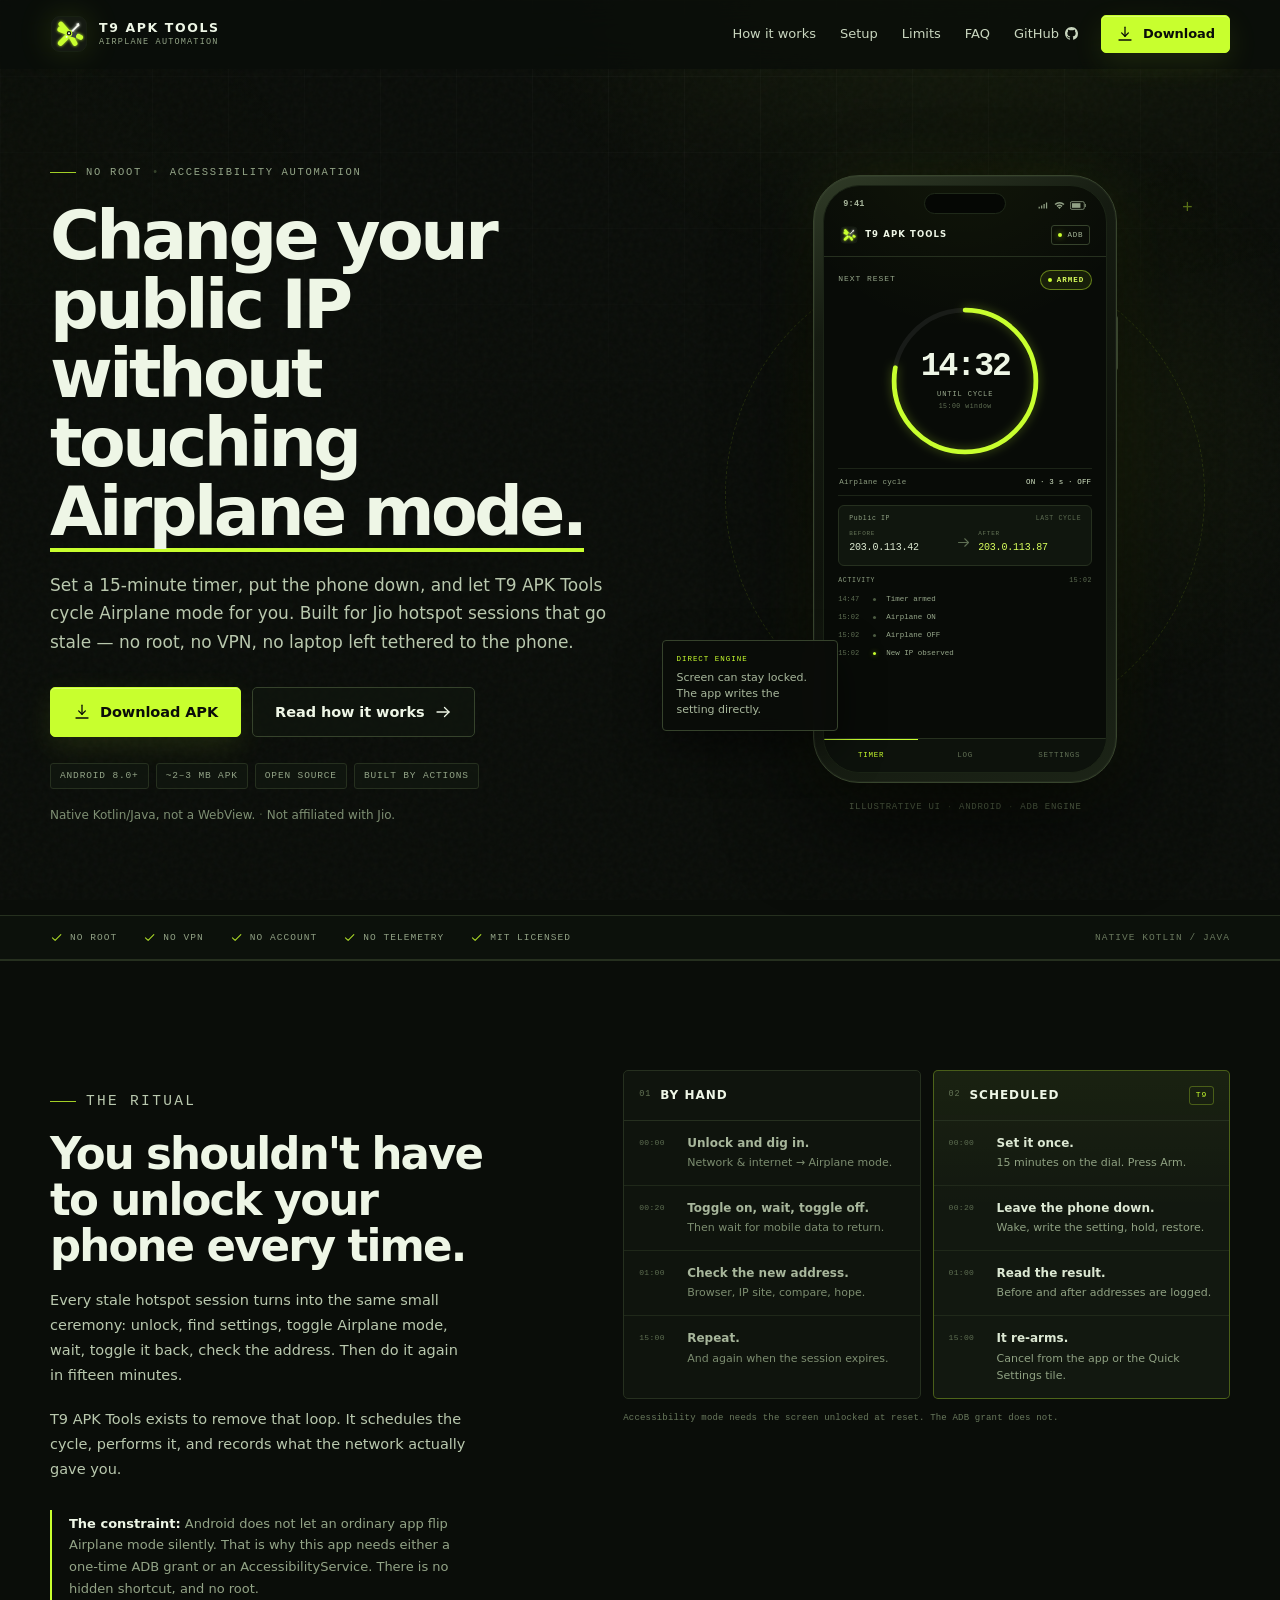
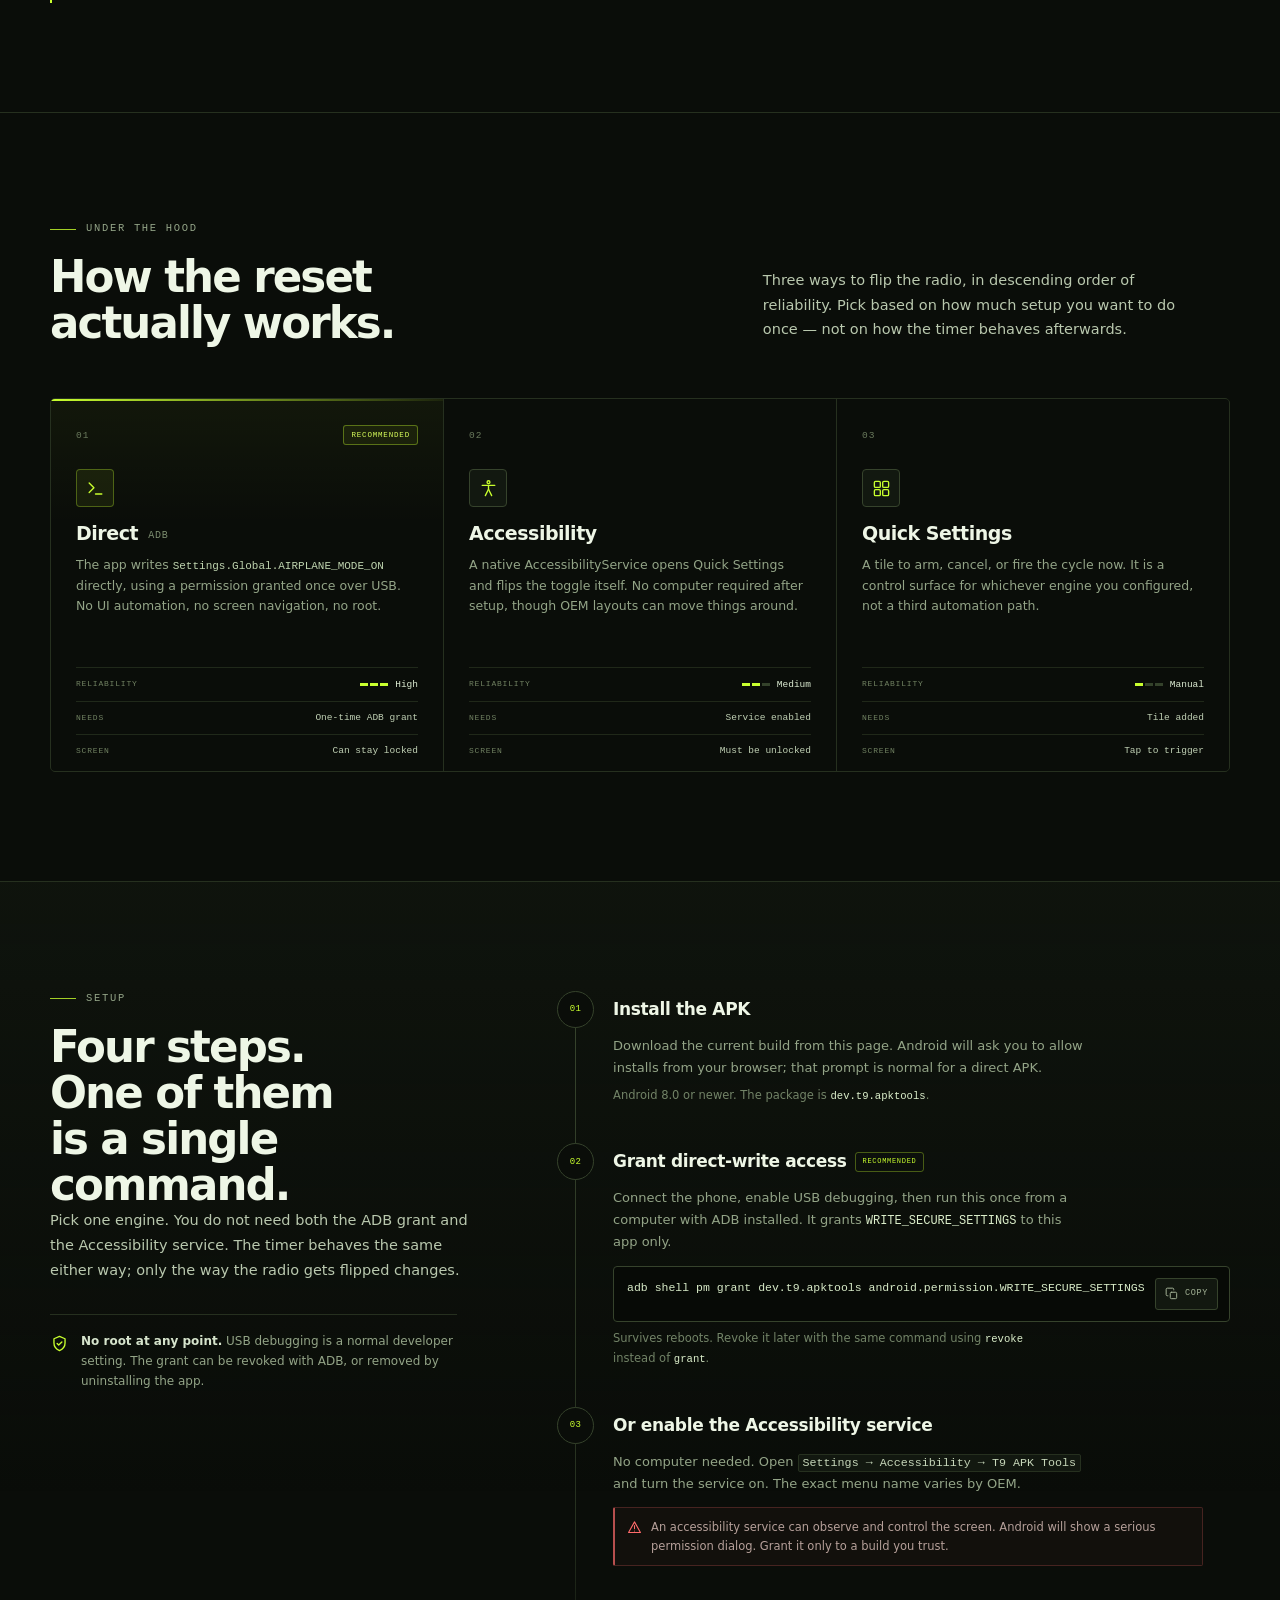
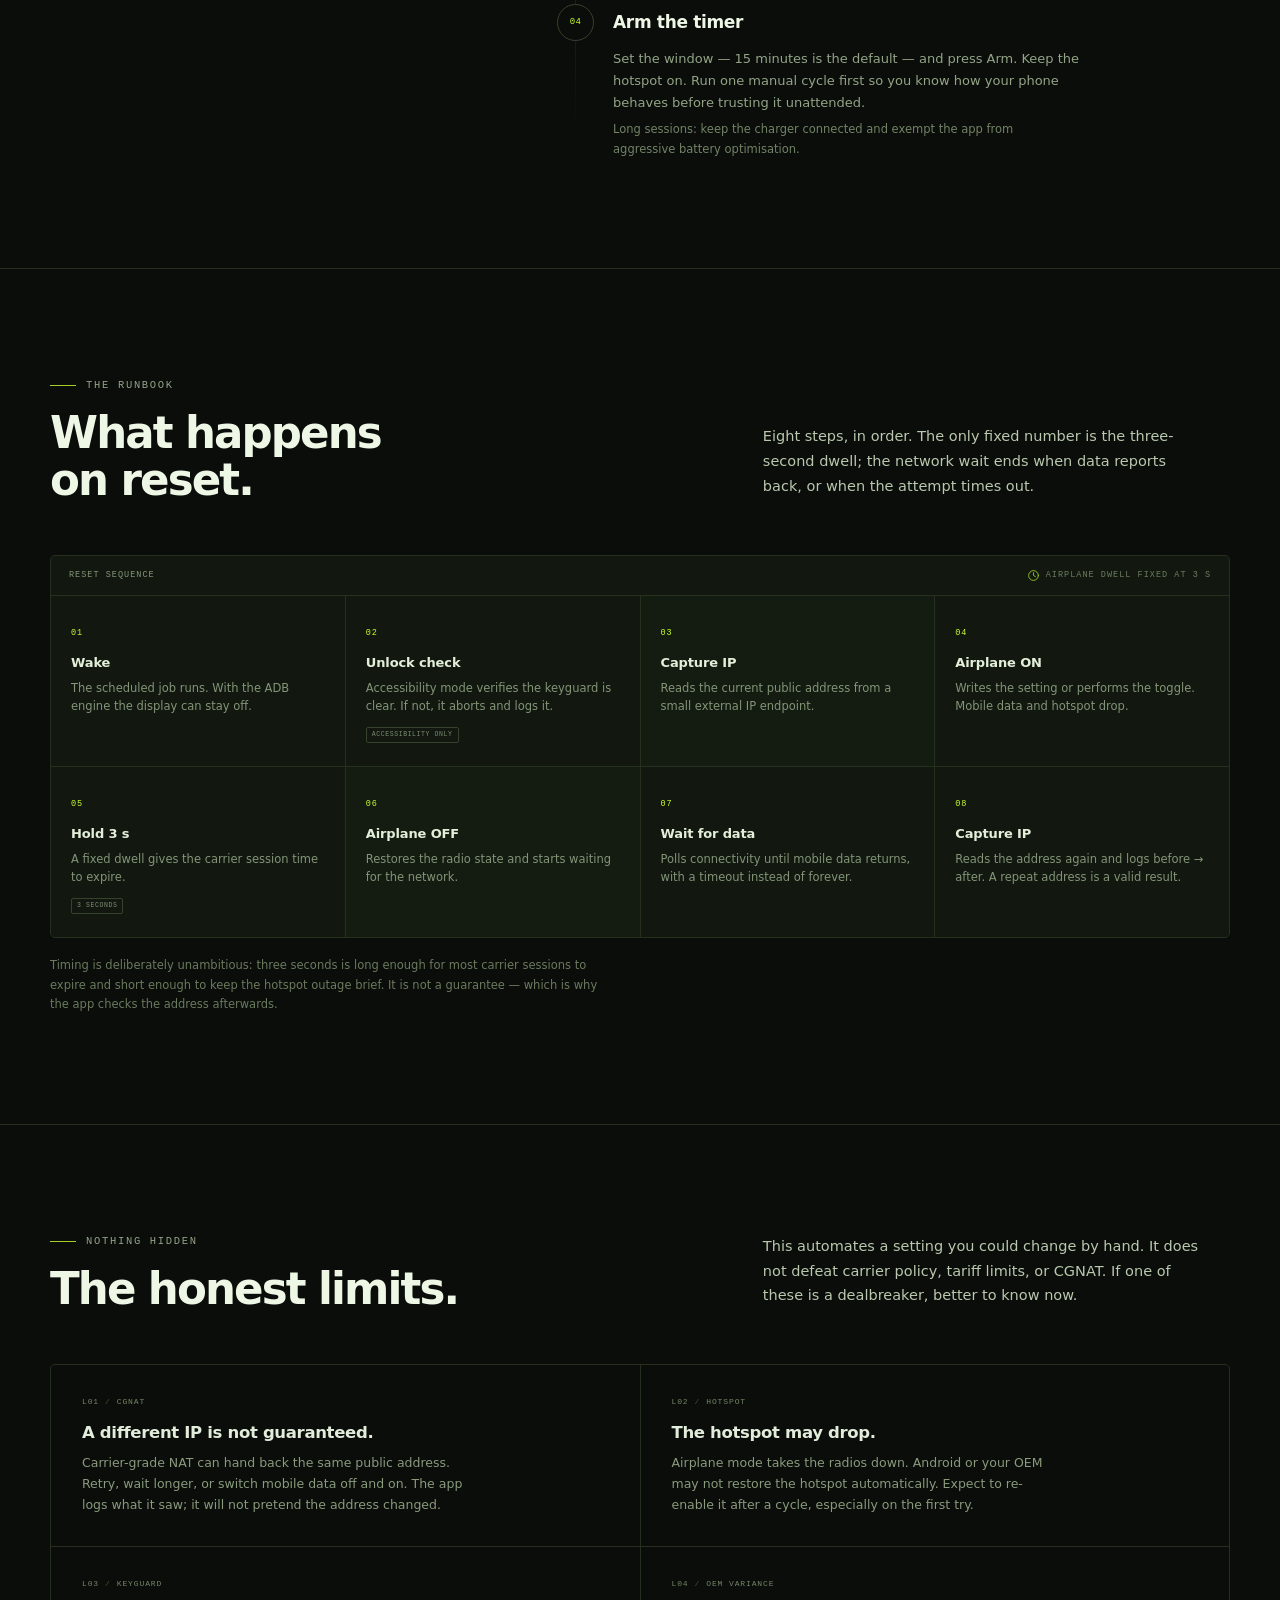
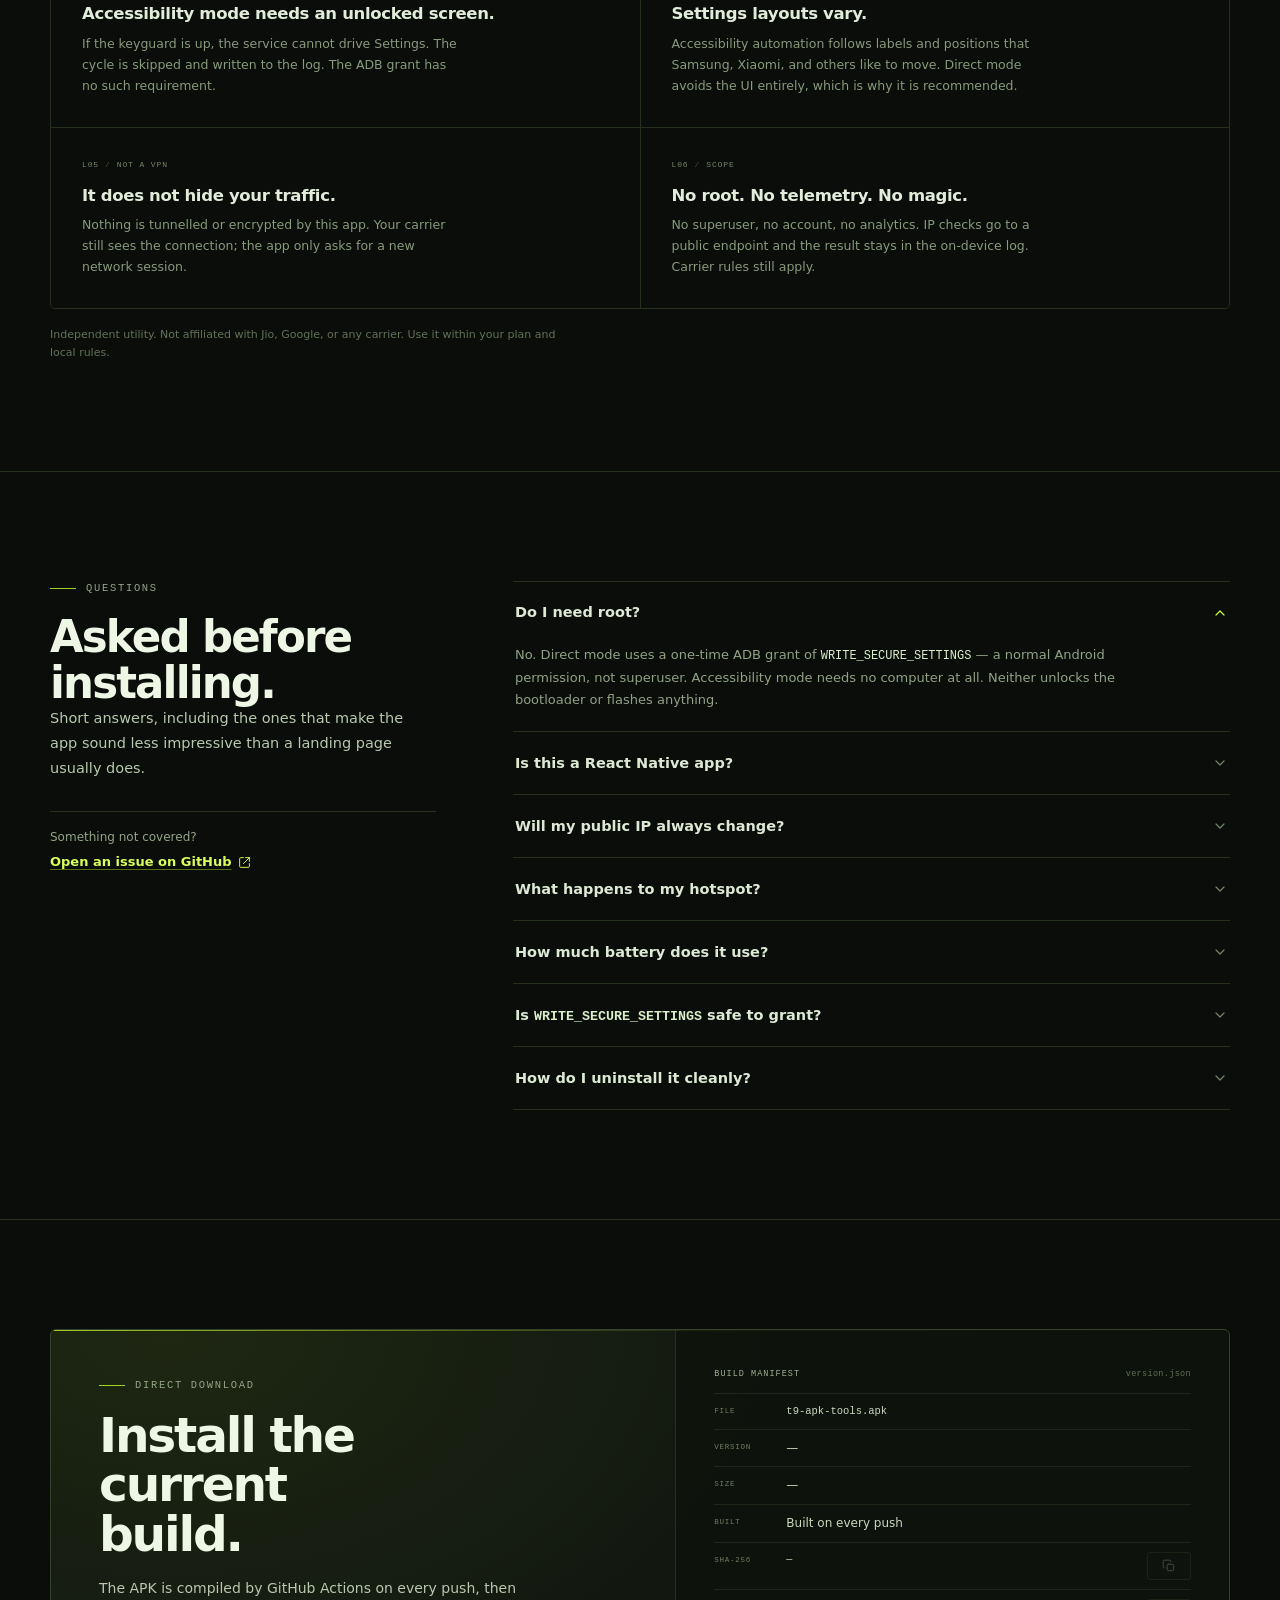
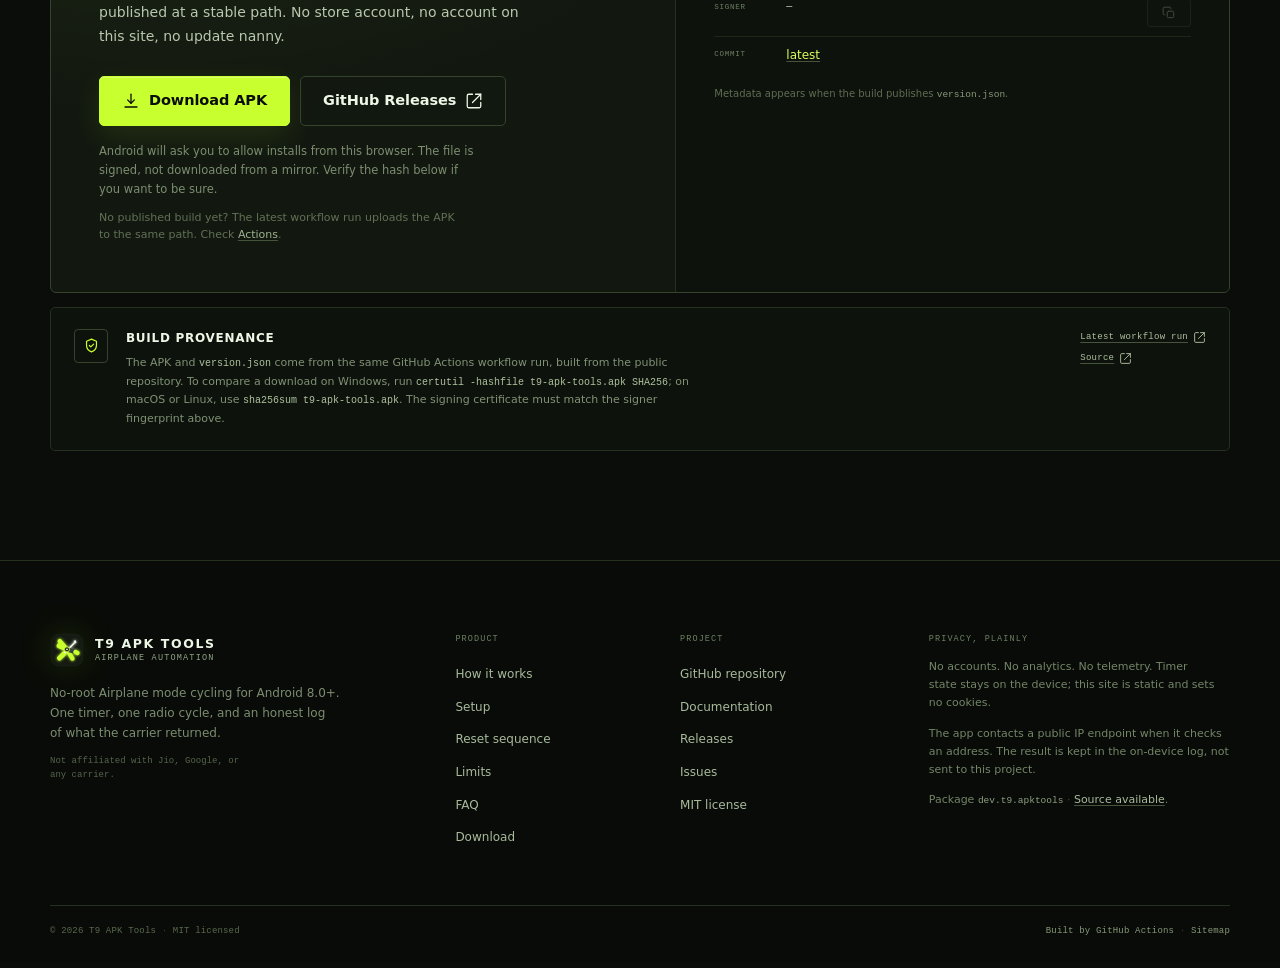
==== site/index.html @ b674e318 "Initial release: T9 APK Tools" ====
<!DOCTYPE html>
<html lang="en">
<head>
  <meta charset="utf-8">
  <meta name="viewport" content="width=device-width, initial-scale=1">
  <title>T9 APK Tools — Automatic Airplane mode for a fresh public IP</title>
  <meta name="description" content="A no-root Android utility that cycles Airplane mode on a timer so a Jio hotspot session can get a new public IP. ADB or AccessibilityService. Native Kotlin/Java, open source.">
  <meta name="theme-color" content="#0A0D09">
  <meta name="color-scheme" content="dark">
  <link rel="canonical" href="https://engrtarun.github.io/t9-apk-tools/">
  <link rel="icon" href="favicon.svg" type="image/svg+xml">
  <meta property="og:type" content="website">
  <meta property="og:title" content="T9 APK Tools — Change your public IP without touching Airplane mode">
  <meta property="og:description" content="A 15-minute timer, one Airplane mode cycle, a fresh carrier session. No root, no VPN. Built for Jio hotspot sessions.">
  <meta property="og:url" content="https://engrtarun.github.io/t9-apk-tools/">
  <meta name="twitter:card" content="summary">
  <link rel="stylesheet" href="styles.css">
  <script src="app.js" defer></script>
  <script type="application/ld+json">
  {
    "@context": "https://schema.org",
    "@type": "SoftwareApplication",
    "name": "T9 APK Tools",
    "applicationCategory": "UtilitiesApplication",
    "operatingSystem": "Android 8.0+",
    "softwareVersion": "latest",
    "codeRepository": "https://github.com/engrtarun/t9-apk-tools",
    "license": "https://opensource.org/license/mit/",
    "offers": { "@type": "Offer", "price": "0", "priceCurrency": "USD" }
  }
  </script>
</head>
<body>
  <a class="skip-link" href="#main">Skip to content</a>

  <svg class="sprite" xmlns="http://www.w3.org/2000/svg" aria-hidden="true" focusable="false">
    <defs>
      <symbol id="logo-mark" viewBox="0 0 108 108">
        <rect x="4" y="4" width="100" height="100" rx="24" fill="#151A12" stroke="#2A3524"/>
        <g filter="url(#logo-glow)">
          <path d="M30 80 45 65" stroke="#C8FF2E" stroke-width="15" stroke-linecap="round" fill="none"/>
          <path d="M47 62 78 31" stroke="#F2F5EC" stroke-width="5.5" stroke-linecap="round" fill="none"/>
          <path d="M75 25 82 23 84 30 78 34Z" fill="#F2F5EC"/>
          <path d="M54 52 31 26" stroke="#C8FF2E" stroke-width="14" stroke-linecap="round" fill="none"/>
          <path d="M54 52 28 41" stroke="#C8FF2E" stroke-width="14" stroke-linecap="round" fill="none"/>
          <path d="M54 52 71 81" stroke="#C8FF2E" stroke-width="14" stroke-linecap="round" fill="none"/>
          <path d="M54 52 82 61" stroke="#3A4145" stroke-width="14" stroke-linecap="round" fill="none"/>
          <path d="M81 60.5 87 63.5" stroke="#C8FF2E" stroke-width="14" stroke-linecap="round" fill="none"/>
          <circle cx="54" cy="52" r="8" fill="#12170F" stroke="#C8FF2E" stroke-width="3"/>
          <circle cx="54" cy="52" r="3" fill="#F2F5EC"/>
        </g>
      </symbol>
      <filter id="logo-glow" x="-40%" y="-40%" width="180%" height="180%">
        <feGaussianBlur stdDeviation="5" result="blur"/>
        <feMerge><feMergeNode in="blur"/><feMergeNode in="SourceGraphic"/></feMerge>
      </filter>

      <symbol id="i-download" viewBox="0 0 24 24"><g fill="none" stroke="currentColor" stroke-width="1.7" stroke-linecap="round" stroke-linejoin="round"><path d="M12 3v12"/><path d="m7.5 10.5 4.5 4.5 4.5-4.5"/><path d="M4 20h16"/></g></symbol>
      <symbol id="i-arrow" viewBox="0 0 24 24"><g fill="none" stroke="currentColor" stroke-width="1.7" stroke-linecap="round" stroke-linejoin="round"><path d="M4 12h16"/><path d="m14 6 6 6-6 6"/></g></symbol>
      <symbol id="i-chevron" viewBox="0 0 24 24"><path d="m6 9 6 6 6-6" fill="none" stroke="currentColor" stroke-width="1.8" stroke-linecap="round" stroke-linejoin="round"/></symbol>
      <symbol id="i-external" viewBox="0 0 24 24"><g fill="none" stroke="currentColor" stroke-width="1.7" stroke-linecap="round" stroke-linejoin="round"><path d="M14 3h7v7"/><path d="M10 14 21 3"/><path d="M21 14v5a2 2 0 0 1-2 2H5a2 2 0 0 1-2-2V5a2 2 0 0 1 2-2h5"/></g></symbol>
      <symbol id="i-github" viewBox="0 0 16 16"><path fill="currentColor" d="M8 0C3.58 0 0 3.58 0 8c0 3.54 2.29 6.53 5.47 7.59.4.07.55-.17.55-.38 0-.19-.01-.82-.01-1.49-2.01.37-2.53-.49-2.69-.94-.09-.23-.48-.94-.82-1.13-.28-.15-.68-.52-.01-.53.63-.01 1.08.58 1.23.82.72 1.21 1.87.87 2.33.66.07-.52.28-.87.51-1.07-1.78-.2-3.64-.89-3.64-3.95 0-.87.31-1.59.82-2.15-.08-.2-.36-1.02.08-2.12 0 0 .67-.21 2.2.82.64-.18 1.32-.27 2-.27.68 0 1.36.09 2 .27 1.53-1.04 2.2-.82 2.2-.82.44 1.1.16 1.92.08 2.12.51.56.82 1.27.82 2.15 0 3.07-1.87 3.75-3.65 3.95.29.25.54.73.54 1.48 0 1.07-.01 1.93-.01 2.2 0 .21.15.46.55.38A8.01 8.01 0 0 0 16 8c0-4.42-3.58-8-8-8Z"/></symbol>
      <symbol id="i-copy" viewBox="0 0 24 24"><g fill="none" stroke="currentColor" stroke-width="1.7" stroke-linecap="round" stroke-linejoin="round"><rect x="9" y="9" width="11" height="11" rx="2"/><path d="M5 15H4a2 2 0 0 1-2-2V4a2 2 0 0 1 2-2h9a2 2 0 0 1 2 2v1"/></g></symbol>
      <symbol id="i-check" viewBox="0 0 24 24"><path d="m4.5 12.5 5 5L20 6.5" fill="none" stroke="currentColor" stroke-width="1.9" stroke-linecap="round" stroke-linejoin="round"/></symbol>
      <symbol id="i-terminal" viewBox="0 0 24 24"><g fill="none" stroke="currentColor" stroke-width="1.7" stroke-linecap="round" stroke-linejoin="round"><path d="m4 17 6-6-6-6"/><path d="M12 19h8"/></g></symbol>
      <symbol id="i-access" viewBox="0 0 24 24"><g fill="none" stroke="currentColor" stroke-width="1.7" stroke-linecap="round" stroke-linejoin="round"><circle cx="12" cy="4" r="1.8"/><path d="M4 8h16"/><path d="M12 8v5"/><path d="m12 13-4 8"/><path d="m12 13 4 8"/></g></symbol>
      <symbol id="i-tiles" viewBox="0 0 24 24"><g fill="none" stroke="currentColor" stroke-width="1.7" stroke-linejoin="round"><rect x="3" y="3" width="7.5" height="7.5" rx="1.5"/><rect x="13.5" y="3" width="7.5" height="7.5" rx="1.5"/><rect x="3" y="13.5" width="7.5" height="7.5" rx="1.5"/><rect x="13.5" y="13.5" width="7.5" height="7.5" rx="1.5"/></g></symbol>
      <symbol id="i-shield" viewBox="0 0 24 24"><g fill="none" stroke="currentColor" stroke-width="1.7" stroke-linecap="round" stroke-linejoin="round"><path d="M12 3 19 6v5.5c0 4.4-2.9 7.8-7 9.5-4.1-1.7-7-5.1-7-9.5V6l7-3Z"/><path d="m9 12 2 2 4-4"/></g></symbol>
      <symbol id="i-menu" viewBox="0 0 24 24"><g fill="none" stroke="currentColor" stroke-width="1.8" stroke-linecap="round"><path d="M3 6h18"/><path d="M3 12h18"/><path d="M3 18h18"/></g></symbol>
      <symbol id="i-close" viewBox="0 0 24 24"><g fill="none" stroke="currentColor" stroke-width="1.8" stroke-linecap="round"><path d="m5 5 14 14"/><path d="M19 5 5 19"/></g></symbol>
      <symbol id="i-clock" viewBox="0 0 24 24"><g fill="none" stroke="currentColor" stroke-width="1.7" stroke-linecap="round" stroke-linejoin="round"><circle cx="12" cy="12" r="9"/><path d="M12 7v5l3.5 2"/></g></symbol>
      <symbol id="i-alert" viewBox="0 0 24 24"><g fill="none" stroke="currentColor" stroke-width="1.7" stroke-linecap="round" stroke-linejoin="round"><path d="M12 3 2.5 20h19L12 3Z"/><path d="M12 9v5"/><path d="M12 17.5h.01"/></g></symbol>
    </defs>
  </svg>

  <header class="site-header" id="top">
    <div class="shell header-inner">
      <a class="brand" href="./" aria-label="T9 APK Tools home">
        <svg class="brand-mark" viewBox="0 0 108 108" aria-hidden="true" focusable="false"><use href="#logo-mark"/></svg>
        <span class="brand-type">
          <span class="brand-name">T9 APK Tools</span>
          <span class="brand-sub">Airplane automation</span>
        </span>
      </a>

      <button class="nav-toggle" type="button" aria-expanded="false" aria-controls="site-nav" aria-label="Open navigation menu">
        <svg class="icon icon-menu" aria-hidden="true" focusable="false"><use href="#i-menu"/></svg>
        <svg class="icon icon-close" aria-hidden="true" focusable="false"><use href="#i-close"/></svg>
      </button>

      <nav class="site-nav" id="site-nav" aria-label="Primary">
        <ul>
          <li><a href="#how-it-works">How it works</a></li>
          <li><a href="#setup">Setup</a></li>
          <li><a href="#limits">Limits</a></li>
          <li><a href="#faq">FAQ</a></li>
          <li>
            <a class="nav-github" href="https://github.com/engrtarun/t9-apk-tools" target="_blank" rel="noopener noreferrer">
              GitHub
              <svg class="icon icon-xs" aria-hidden="true" focusable="false"><use href="#i-github"/></svg>
              <span class="sr-only">(opens in a new tab)</span>
            </a>
          </li>
          <li><a class="btn btn--lime btn--small" href="#download"><svg class="icon" aria-hidden="true" focusable="false"><use href="#i-download"/></svg>Download</a></li>
        </ul>
      </nav>
    </div>
  </header>

  <main id="main">
    <section class="hero" aria-labelledby="hero-title">
      <div class="hero-grid shell">
        <div class="hero-copy">
          <p class="eyebrow">No root <span class="sep">•</span> Accessibility automation</p>
          <h1 id="hero-title">Change your public IP without touching <span class="hl">Airplane mode.</span></h1>
          <p class="lede">Set a 15-minute timer, put the phone down, and let T9 APK Tools cycle Airplane mode for you. Built for Jio hotspot sessions that go stale — no root, no VPN, no laptop left tethered to the phone.</p>

          <div class="hero-actions">
            <a class="btn btn--lime btn--lg" href="#download">
              <svg class="icon" aria-hidden="true" focusable="false"><use href="#i-download"/></svg>
              Download APK
            </a>
            <a class="btn btn--ghost btn--lg" href="#how-it-works">
              Read how it works
              <svg class="icon" aria-hidden="true" focusable="false"><use href="#i-arrow"/></svg>
            </a>
          </div>

          <ul class="meta-chips" aria-label="At a glance">
            <li>Android 8.0+</li>
            <li>~2–3 MB APK</li>
            <li>Open source</li>
            <li>Built by Actions</li>
          </ul>

          <p class="hero-note">Native Kotlin/Java, not a WebView. <span class="sep">·</span> Not affiliated with Jio.</p>
        </div>

        <div class="hero-visual">
          <figure class="phone-figure">
            <div class="phone" role="img" aria-label="Illustrative T9 APK Tools screen: a timer armed with 14 minutes 32 seconds remaining, an airplane mode cycle scheduled, a sample public IP before and after, and a short activity log.">
              <span class="phone-notch" aria-hidden="true"></span>
              <div class="phone-screen" aria-hidden="true">
                <div class="phone-status">
                  <span class="phone-time">9:41</span>
                  <span class="phone-signal">
                    <svg viewBox="0 0 18 12" class="status-svg"><path d="M1 11V8h2v3H1Zm4 0V6h2v5H5Zm4 0V3.5h2V11H9Zm4 0V1h2v10h-2Z" fill="currentColor"/></svg>
                    <svg viewBox="0 0 16 12" class="status-svg"><path d="M8 11.2 5.7 8.7a3.4 3.4 0 0 1 4.6 0L8 11.2Zm-4.4-4.8a6.9 6.9 0 0 1 8.8 0l-1.5 1.6a4.8 4.8 0 0 0-5.8 0L3.6 6.4ZM.8 3.7a10.4 10.4 0 0 1 14.4 0l-1.5 1.6a8.2 8.2 0 0 0-11.4 0L.8 3.7Z" fill="currentColor"/></svg>
                    <svg viewBox="0 0 22 11" class="status-svg status-battery"><rect x="0.5" y="0.5" width="18" height="10" rx="2" fill="none" stroke="currentColor"/><rect x="2.5" y="2.5" width="11" height="6" fill="currentColor"/><path d="M20 4v3" stroke="currentColor" stroke-linecap="round"/></svg>
                  </span>
                </div>

                <div class="app-bar">
                  <span class="app-brand">
                    <svg viewBox="0 0 108 108" class="app-logo"><use href="#logo-mark"/></svg>
                    <span>T9 APK Tools</span>
                  </span>
                  <span class="app-engine"><i></i>ADB</span>
                </div>

                <div class="app-body">
                  <div class="timer-head">
                    <span>Next reset</span>
                    <span class="pill-armed"><i></i>ARMED</span>
                  </div>

                  <div class="timer-ring">
                    <svg viewBox="0 0 180 180" class="ring-svg">
                      <circle class="ring-track" cx="90" cy="90" r="76" pathLength="100"/>
                      <circle class="ring-progress" cx="90" cy="90" r="76" pathLength="100"/>
                    </svg>
                    <div class="timer-center">
                      <strong class="timer-digits">14:32</strong>
                      <span class="timer-label">until cycle</span>
                      <span class="timer-sub">15:00 window</span>
                    </div>
                  </div>

                  <div class="cycle-strip">
                    <span>Airplane cycle</span>
                    <span class="cycle-value">ON · 3 s · OFF</span>
                  </div>

                  <div class="ip-card">
                    <div class="ip-head"><span>Public IP</span><span>LAST CYCLE</span></div>
                    <div class="ip-row">
                      <div class="ip-col"><span>BEFORE</span><strong>203.0.113.42</strong></div>
                      <svg viewBox="0 0 24 24" class="ip-arrow"><use href="#i-arrow"/></svg>
                      <div class="ip-col"><span>AFTER</span><strong class="ip-new">203.0.113.87</strong></div>
                    </div>
                  </div>

                  <div class="activity">
                    <div class="activity-head"><span>Activity</span><span>15:02</span></div>
                    <ul>
                      <li><span class="log-time">14:47</span><span class="log-dot"></span><span>Timer armed</span></li>
                      <li><span class="log-time">15:02</span><span class="log-dot"></span><span>Airplane ON</span></li>
                      <li><span class="log-time">15:02</span><span class="log-dot"></span><span>Airplane OFF</span></li>
                      <li><span class="log-time">15:02</span><span class="log-dot log-dot--new"></span><span>New IP observed</span></li>
                    </ul>
                  </div>
                </div>

                <div class="app-tabbar">
                  <span class="is-active">Timer</span>
                  <span>Log</span>
                  <span>Settings</span>
                </div>
              </div>
            </div>
            <figcaption>Illustrative UI <span class="sep">·</span> Android <span class="sep">·</span> ADB engine</figcaption>
          </figure>

          <aside class="visual-note" aria-label="ADB engine benefit">
            <span class="visual-note-kicker">Direct engine</span>
            <p>Screen can stay locked. The app writes the setting directly.</p>
          </aside>
        </div>
      </div>
    </section>

    <section class="trust" aria-label="Product facts">
      <div class="shell">
        <ul>
          <li><svg class="icon icon-xs" aria-hidden="true" focusable="false"><use href="#i-check"/></svg>No root</li>
          <li><svg class="icon icon-xs" aria-hidden="true" focusable="false"><use href="#i-check"/></svg>No VPN</li>
          <li><svg class="icon icon-xs" aria-hidden="true" focusable="false"><use href="#i-check"/></svg>No account</li>
          <li><svg class="icon icon-xs" aria-hidden="true" focusable="false"><use href="#i-check"/></svg>No telemetry</li>
          <li><svg class="icon icon-xs" aria-hidden="true" focusable="false"><use href="#i-check"/></svg>MIT licensed</li>
          <li class="trust-end">Native Kotlin / Java</li>
        </ul>
      </div>
    </section>

    <section class="section problem" id="problem" aria-labelledby="problem-title">
      <div class="shell split">
        <div class="section-intro" data-reveal>
          <p class="eyebrow">The ritual</p>
          <h2 id="problem-title">You shouldn't have to unlock your phone every time.</h2>
          <p>Every stale hotspot session turns into the same small ceremony: unlock, find settings, toggle Airplane mode, wait, toggle it back, check the address. Then do it again in fifteen minutes.</p>
          <p>T9 APK Tools exists to remove that loop. It schedules the cycle, performs it, and records what the network actually gave you.</p>
          <div class="callout">
            <p><strong>The constraint:</strong> Android does not let an ordinary app flip Airplane mode silently. That is why this app needs either a one-time ADB grant or an AccessibilityService. There is no hidden shortcut, and no root.</p>
          </div>
        </div>

        <div class="compare" data-reveal>
          <div class="compare-col compare-col--manual">
            <div class="compare-head">
              <span class="compare-index">01</span>
              <h3>By hand</h3>
            </div>
            <ul>
              <li><span class="compare-time">00:00</span><div><strong>Unlock and dig in.</strong><p>Network &amp; internet → Airplane mode.</p></div></li>
              <li><span class="compare-time">00:20</span><div><strong>Toggle on, wait, toggle off.</strong><p>Then wait for mobile data to return.</p></div></li>
              <li><span class="compare-time">01:00</span><div><strong>Check the new address.</strong><p>Browser, IP site, compare, hope.</p></div></li>
              <li><span class="compare-time">15:00</span><div><strong>Repeat.</strong><p>And again when the session expires.</p></div></li>
            </ul>
          </div>

          <div class="compare-col compare-col--auto">
            <div class="compare-head">
              <span class="compare-index">02</span>
              <h3>Scheduled</h3>
              <span class="compare-badge">T9</span>
            </div>
            <ul>
              <li><span class="compare-time">00:00</span><div><strong>Set it once.</strong><p>15 minutes on the dial. Press Arm.</p></div></li>
              <li><span class="compare-time">00:20</span><div><strong>Leave the phone down.</strong><p>Wake, write the setting, hold, restore.</p></div></li>
              <li><span class="compare-time">01:00</span><div><strong>Read the result.</strong><p>Before and after addresses are logged.</p></div></li>
              <li><span class="compare-time">15:00</span><div><strong>It re-arms.</strong><p>Cancel from the app or the Quick Settings tile.</p></div></li>
            </ul>
          </div>
          <p class="compare-foot">Accessibility mode needs the screen unlocked at reset. The ADB grant does not.</p>
        </div>
      </div>
    </section>

    <section class="section engines" id="how-it-works" aria-labelledby="engines-title">
      <div class="shell">
        <div class="section-head">
          <div data-reveal>
            <p class="eyebrow">Under the hood</p>
            <h2 id="engines-title">How the reset actually works.</h2>
          </div>
          <p class="section-lede" data-reveal>Three ways to flip the radio, in descending order of reliability. Pick based on how much setup you want to do once — not on how the timer behaves afterwards.</p>
        </div>

        <div class="engine-grid" data-reveal>
          <article class="engine engine--rec">
            <div class="engine-top">
              <span class="engine-num">01</span>
              <span class="engine-badge">Recommended</span>
            </div>
            <div class="engine-icon"><svg class="icon" aria-hidden="true" focusable="false"><use href="#i-terminal"/></svg></div>
            <h3>Direct <span class="engine-alias">ADB</span></h3>
            <p>The app writes <code>Settings.Global.AIRPLANE_MODE_ON</code> directly, using a permission granted once over USB. No UI automation, no screen navigation, no root.</p>
            <dl class="engine-specs">
              <div><dt>Reliability</dt><dd><span class="reliability"><span class="meter" aria-hidden="true"><i class="on"></i><i class="on"></i><i class="on"></i></span>High</span></dd></div>
              <div><dt>Needs</dt><dd>One-time ADB grant</dd></div>
              <div><dt>Screen</dt><dd>Can stay locked</dd></div>
            </dl>
          </article>

          <article class="engine">
            <div class="engine-top">
              <span class="engine-num">02</span>
            </div>
            <div class="engine-icon"><svg class="icon" aria-hidden="true" focusable="false"><use href="#i-access"/></svg></div>
            <h3>Accessibility</h3>
            <p>A native AccessibilityService opens Quick Settings and flips the toggle itself. No computer required after setup, though OEM layouts can move things around.</p>
            <dl class="engine-specs">
              <div><dt>Reliability</dt><dd><span class="reliability"><span class="meter" aria-hidden="true"><i class="on"></i><i class="on"></i><i></i></span>Medium</span></dd></div>
              <div><dt>Needs</dt><dd>Service enabled</dd></div>
              <div><dt>Screen</dt><dd>Must be unlocked</dd></div>
            </dl>
          </article>

          <article class="engine">
            <div class="engine-top">
              <span class="engine-num">03</span>
            </div>
            <div class="engine-icon"><svg class="icon" aria-hidden="true" focusable="false"><use href="#i-tiles"/></svg></div>
            <h3>Quick Settings</h3>
            <p>A tile to arm, cancel, or fire the cycle now. It is a control surface for whichever engine you configured, not a third automation path.</p>
            <dl class="engine-specs">
              <div><dt>Reliability</dt><dd><span class="reliability"><span class="meter" aria-hidden="true"><i class="on"></i><i></i><i></i></span>Manual</span></dd></div>
              <div><dt>Needs</dt><dd>Tile added</dd></div>
              <div><dt>Screen</dt><dd>Tap to trigger</dd></div>
            </dl>
          </article>
        </div>
      </div>
    </section>

    <section class="section section--band setup" id="setup" aria-labelledby="setup-title">
      <div class="shell setup-grid">
        <div class="setup-copy" data-reveal>
          <p class="eyebrow">Setup</p>
          <h2 id="setup-title">Four steps. One of them is a single command.</h2>
          <p class="section-lede">Pick one engine. You do not need both the ADB grant and the Accessibility service. The timer behaves the same either way; only the way the radio gets flipped changes.</p>
          <div class="setup-aside">
            <svg class="icon" aria-hidden="true" focusable="false"><use href="#i-shield"/></svg>
            <p><strong>No root at any point.</strong> USB debugging is a normal developer setting. The grant can be revoked with ADB, or removed by uninstalling the app.</p>
          </div>
        </div>

        <ol class="setup-steps" data-reveal>
          <li>
            <span class="step-marker" aria-hidden="true">01</span>
            <div class="step-body">
              <h3>Install the APK</h3>
              <p>Download the current build from this page. Android will ask you to allow installs from your browser; that prompt is normal for a direct APK.</p>
              <p class="step-note">Android 8.0 or newer. The package is <code>dev.t9.apktools</code>.</p>
            </div>
          </li>

          <li>
            <span class="step-marker" aria-hidden="true">02</span>
            <div class="step-body">
              <h3>Grant direct-write access <span class="step-tag">Recommended</span></h3>
              <p>Connect the phone, enable USB debugging, then run this once from a computer with ADB installed. It grants <code>WRITE_SECURE_SETTINGS</code> to this app only.</p>
              <div class="code-block">
                <code>adb shell pm grant dev.t9.apktools android.permission.WRITE_SECURE_SETTINGS</code>
                <button class="copy-btn" type="button" data-copy-value="adb shell pm grant dev.t9.apktools android.permission.WRITE_SECURE_SETTINGS" aria-label="Copy ADB grant command">
                  <svg class="icon" aria-hidden="true" focusable="false"><use href="#i-copy"/></svg>
                  <span class="copy-btn-label">Copy</span>
                </button>
              </div>
              <p class="step-note">Survives reboots. Revoke it later with the same command using <code>revoke</code> instead of <code>grant</code>.</p>
            </div>
          </li>

          <li>
            <span class="step-marker" aria-hidden="true">03</span>
            <div class="step-body">
              <h3>Or enable the Accessibility service</h3>
              <p>No computer needed. Open <span class="path">Settings → Accessibility → T9 APK Tools</span> and turn the service on. The exact menu name varies by OEM.</p>
              <div class="inline-warning">
                <svg class="icon" aria-hidden="true" focusable="false"><use href="#i-alert"/></svg>
                <p>An accessibility service can observe and control the screen. Android will show a serious permission dialog. Grant it only to a build you trust.</p>
              </div>
            </div>
          </li>

          <li>
            <span class="step-marker" aria-hidden="true">04</span>
            <div class="step-body">
              <h3>Arm the timer</h3>
              <p>Set the window — 15 minutes is the default — and press Arm. Keep the hotspot on. Run one manual cycle first so you know how your phone behaves before trusting it unattended.</p>
              <p class="step-note">Long sessions: keep the charger connected and exempt the app from aggressive battery optimisation.</p>
            </div>
          </li>
        </ol>
      </div>
    </section>

    <section class="section sequence-section" id="sequence" aria-labelledby="sequence-title">
      <div class="shell">
        <div class="section-head">
          <div data-reveal>
            <p class="eyebrow">The runbook</p>
            <h2 id="sequence-title">What happens on reset.</h2>
          </div>
          <p class="section-lede" data-reveal>Eight steps, in order. The only fixed number is the three-second dwell; the network wait ends when data reports back, or when the attempt times out.</p>
        </div>

        <div class="sequence-wrap" data-reveal>
          <div class="sequence-head">
            <span>Reset sequence</span>
            <span class="sequence-meta"><svg class="icon icon-xs" aria-hidden="true" focusable="false"><use href="#i-clock"/></svg> Airplane dwell fixed at 3 s</span>
          </div>
          <ol class="sequence">
            <li>
              <span class="seq-num">01</span>
              <h3>Wake</h3>
              <p>The scheduled job runs. With the ADB engine the display can stay off.</p>
            </li>
            <li>
              <span class="seq-num">02</span>
              <h3>Unlock check</h3>
              <p>Accessibility mode verifies the keyguard is clear. If not, it aborts and logs it.</p>
              <span class="seq-tag">Accessibility only</span>
            </li>
            <li>
              <span class="seq-num">03</span>
              <h3>Capture IP</h3>
              <p>Reads the current public address from a small external IP endpoint.</p>
            </li>
            <li>
              <span class="seq-num">04</span>
              <h3>Airplane ON</h3>
              <p>Writes the setting or performs the toggle. Mobile data and hotspot drop.</p>
            </li>
            <li>
              <span class="seq-num">05</span>
              <h3>Hold 3 s</h3>
              <p>A fixed dwell gives the carrier session time to expire.</p>
              <span class="seq-tag">3 seconds</span>
            </li>
            <li>
              <span class="seq-num">06</span>
              <h3>Airplane OFF</h3>
              <p>Restores the radio state and starts waiting for the network.</p>
            </li>
            <li>
              <span class="seq-num">07</span>
              <h3>Wait for data</h3>
              <p>Polls connectivity until mobile data returns, with a timeout instead of forever.</p>
            </li>
            <li>
              <span class="seq-num">08</span>
              <h3>Capture IP</h3>
              <p>Reads the address again and logs before → after. A repeat address is a valid result.</p>
            </li>
          </ol>
        </div>
        <p class="sequence-foot">Timing is deliberately unambitious: three seconds is long enough for most carrier sessions to expire and short enough to keep the hotspot outage brief. It is not a guarantee — which is why the app checks the address afterwards.</p>
      </div>
    </section>

    <section class="section limits" id="limits" aria-labelledby="limits-title">
      <div class="shell">
        <div class="section-head">
          <div data-reveal>
            <p class="eyebrow">Nothing hidden</p>
            <h2 id="limits-title">The honest limits.</h2>
          </div>
          <p class="section-lede" data-reveal>This automates a setting you could change by hand. It does not defeat carrier policy, tariff limits, or CGNAT. If one of these is a dealbreaker, better to know now.</p>
        </div>

        <ul class="limits-grid" data-reveal>
          <li>
            <span class="limit-label">L01 <span>/</span> CGNAT</span>
            <h3>A different IP is not guaranteed.</h3>
            <p>Carrier-grade NAT can hand back the same public address. Retry, wait longer, or switch mobile data off and on. The app logs what it saw; it will not pretend the address changed.</p>
          </li>
          <li>
            <span class="limit-label">L02 <span>/</span> Hotspot</span>
            <h3>The hotspot may drop.</h3>
            <p>Airplane mode takes the radios down. Android or your OEM may not restore the hotspot automatically. Expect to re-enable it after a cycle, especially on the first try.</p>
          </li>
          <li>
            <span class="limit-label">L03 <span>/</span> Keyguard</span>
            <h3>Accessibility mode needs an unlocked screen.</h3>
            <p>If the keyguard is up, the service cannot drive Settings. The cycle is skipped and written to the log. The ADB grant has no such requirement.</p>
          </li>
          <li>
            <span class="limit-label">L04 <span>/</span> OEM variance</span>
            <h3>Settings layouts vary.</h3>
            <p>Accessibility automation follows labels and positions that Samsung, Xiaomi, and others like to move. Direct mode avoids the UI entirely, which is why it is recommended.</p>
          </li>
          <li>
            <span class="limit-label">L05 <span>/</span> Not a VPN</span>
            <h3>It does not hide your traffic.</h3>
            <p>Nothing is tunnelled or encrypted by this app. Your carrier still sees the connection; the app only asks for a new network session.</p>
          </li>
          <li>
            <span class="limit-label">L06 <span>/</span> Scope</span>
            <h3>No root. No telemetry. No magic.</h3>
            <p>No superuser, no account, no analytics. IP checks go to a public endpoint and the result stays in the on-device log. Carrier rules still apply.</p>
          </li>
        </ul>
        <p class="limits-foot">Independent utility. Not affiliated with Jio, Google, or any carrier. Use it within your plan and local rules.</p>
      </div>
    </section>

    <section class="section faq" id="faq" aria-labelledby="faq-title">
      <div class="shell faq-grid">
        <div class="faq-intro" data-reveal>
          <p class="eyebrow">Questions</p>
          <h2 id="faq-title">Asked before installing.</h2>
          <p class="section-lede">Short answers, including the ones that make the app sound less impressive than a landing page usually does.</p>
          <div class="faq-aside">
            <p>Something not covered?</p>
            <a class="text-link" href="https://github.com/engrtarun/t9-apk-tools/issues" target="_blank" rel="noopener noreferrer">Open an issue on GitHub <svg class="icon icon-xs" aria-hidden="true" focusable="false"><use href="#i-external"/></svg><span class="sr-only">(opens in a new tab)</span></a>
          </div>
        </div>

        <div class="faq-list" data-reveal>
          <details open>
            <summary>
              <span>Do I need root?</span>
              <svg class="icon faq-chevron" aria-hidden="true" focusable="false"><use href="#i-chevron"/></svg>
            </summary>
            <div class="faq-body">
              <p>No. Direct mode uses a one-time ADB grant of <code>WRITE_SECURE_SETTINGS</code> — a normal Android permission, not superuser. Accessibility mode needs no computer at all. Neither unlocks the bootloader or flashes anything.</p>
            </div>
          </details>

          <details>
            <summary>
              <span>Is this a React Native app?</span>
              <svg class="icon faq-chevron" aria-hidden="true" focusable="false"><use href="#i-chevron"/></svg>
            </summary>
            <div class="faq-body">
              <p>No. The app is native Kotlin/Java. An AccessibilityService has to be a native Android component, so the reset path has no WebView and no JavaScript bridge. That also keeps the APK around two to three megabytes.</p>
            </div>
          </details>

          <details>
            <summary>
              <span>Will my public IP always change?</span>
              <svg class="icon faq-chevron" aria-hidden="true" focusable="false"><use href="#i-chevron"/></svg>
            </summary>
            <div class="faq-body">
              <p>No. CGNAT may hand back the same address; retry or switch data off/on. The carrier decides. The app records the address before and after the cycle so you can see what happened instead of guessing.</p>
            </div>
          </details>

          <details>
            <summary>
              <span>What happens to my hotspot?</span>
              <svg class="icon faq-chevron" aria-hidden="true" focusable="false"><use href="#i-chevron"/></svg>
            </summary>
            <div class="faq-body">
              <p>Airplane mode turns the radios off, so the hotspot will usually drop during the three-second dwell. Some devices restore it afterwards; some do not. Check after your first reset and turn it back on if needed. If a timer on your hotspot turns it off automatically, disable that timer.</p>
            </div>
          </details>

          <details>
            <summary>
              <span>How much battery does it use?</span>
              <svg class="icon faq-chevron" aria-hidden="true" focusable="false"><use href="#i-chevron"/></svg>
            </summary>
            <div class="faq-body">
              <p>Little at idle: a scheduled wake-up and a short radio cycle, not a polling loop or a VPN tunnel. Aggressive OEM battery managers can delay background work, so exempt the app from battery optimisation if resets arrive late.</p>
            </div>
          </details>

          <details>
            <summary>
              <span>Is <code>WRITE_SECURE_SETTINGS</code> safe to grant?</span>
              <svg class="icon faq-chevron" aria-hidden="true" focusable="false"><use href="#i-chevron"/></svg>
            </summary>
            <div class="faq-body">
              <p>It is a powerful permission: it can change protected system settings, though it is not root. Grant it only to a build you trust, and check the SHA-256 first. To remove it:</p>
              <div class="code-block">
                <code>adb shell pm revoke dev.t9.apktools android.permission.WRITE_SECURE_SETTINGS</code>
                <button class="copy-btn" type="button" data-copy-value="adb shell pm revoke dev.t9.apktools android.permission.WRITE_SECURE_SETTINGS" aria-label="Copy ADB revoke command">
                  <svg class="icon" aria-hidden="true" focusable="false"><use href="#i-copy"/></svg>
                  <span class="copy-btn-label">Copy</span>
                </button>
              </div>
            </div>
          </details>

          <details>
            <summary>
              <span>How do I uninstall it cleanly?</span>
              <svg class="icon faq-chevron" aria-hidden="true" focusable="false"><use href="#i-chevron"/></svg>
            </summary>
            <div class="faq-body">
              <p>Turn the Accessibility service off first, then uninstall the app. If you used ADB mode, revoke the grant with the command above; uninstalling also removes it. Your hotspot and network settings stay as they were.</p>
            </div>
          </details>
        </div>
      </div>
    </section>

    <section class="section download-section" id="download" aria-labelledby="download-title">
      <div class="shell">
        <div class="download-panel" data-reveal>
          <div class="download-main">
            <p class="eyebrow">Direct download</p>
            <h2 id="download-title">Install the current build.</h2>
            <p class="download-lede">The APK is compiled by GitHub Actions on every push, then published at a stable path. No store account, no account on this site, no update nanny.</p>
            <div class="download-actions">
              <a class="btn btn--lime btn--lg" id="apk-link" href="download/t9-apk-tools.apk" download>
                <svg class="icon" aria-hidden="true" focusable="false"><use href="#i-download"/></svg>
                Download APK
              </a>
              <a class="btn btn--ghost btn--lg" href="https://github.com/engrtarun/t9-apk-tools/releases" target="_blank" rel="noopener noreferrer" data-build-link="release">
                GitHub Releases
                <svg class="icon" aria-hidden="true" focusable="false"><use href="#i-external"/></svg>
                <span class="sr-only">(opens in a new tab)</span>
              </a>
            </div>
            <p class="download-hint">Android will ask you to allow installs from this browser. The file is signed, not downloaded from a mirror. Verify the hash below if you want to be sure.</p>
            <p class="download-fallback">No published build yet? The latest workflow run uploads the APK to the same path. Check <a href="https://github.com/engrtarun/t9-apk-tools/actions" target="_blank" rel="noopener noreferrer">Actions</a>.</p>
          </div>

          <div class="download-meta">
            <div class="meta-head">
              <span>Build manifest</span>
              <span class="meta-source">version.json</span>
            </div>
            <dl class="meta-list">
              <div><dt>File</dt><dd class="mono">t9-apk-tools.apk</dd></div>
              <div><dt>Version</dt><dd><span data-meta="version">—</span><span class="meta-dim" data-meta="version-code"></span></dd></div>
              <div><dt>Size</dt><dd data-meta="size">—</dd></div>
              <div><dt>Built</dt><dd data-meta="built">Built on every push</dd></div>
              <div class="meta-wide">
                <dt>SHA-256</dt>
                <dd>
                  <code id="apk-sha" data-meta="sha256">—</code>
                  <button class="copy-btn copy-btn--icon" type="button" data-copy-target="apk-sha" aria-label="Copy APK SHA-256" disabled>
                    <svg class="icon" aria-hidden="true" focusable="false"><use href="#i-copy"/></svg>
                    <span class="copy-btn-label sr-only">Copy</span>
                  </button>
                </dd>
              </div>
              <div class="meta-wide">
                <dt>Signer</dt>
                <dd>
                  <code id="apk-signer" data-meta="signer">—</code>
                  <button class="copy-btn copy-btn--icon" type="button" data-copy-target="apk-signer" aria-label="Copy signing certificate SHA-256" disabled>
                    <svg class="icon" aria-hidden="true" focusable="false"><use href="#i-copy"/></svg>
                    <span class="copy-btn-label sr-only">Copy</span>
                  </button>
                </dd>
              </div>
              <div><dt>Commit</dt><dd><a id="commit-link" href="https://github.com/engrtarun/t9-apk-tools/commits/main" target="_blank" rel="noopener noreferrer"><span data-meta="commit">latest</span></a></dd></div>
            </dl>
            <p class="meta-note" data-meta="built-note">Metadata appears when the build publishes <code>version.json</code>.</p>
          </div>
        </div>

        <div class="provenance" data-reveal>
          <div class="prov-icon"><svg class="icon" aria-hidden="true" focusable="false"><use href="#i-shield"/></svg></div>
          <div class="prov-copy">
            <h3>Build provenance</h3>
            <p>The APK and <code>version.json</code> come from the same GitHub Actions workflow run, built from the public repository. To compare a download on Windows, run <code>certutil -hashfile t9-apk-tools.apk SHA256</code>; on macOS or Linux, use <code>sha256sum t9-apk-tools.apk</code>. The signing certificate must match the signer fingerprint above.</p>
          </div>
          <div class="prov-links">
            <a data-build-link="run" href="https://github.com/engrtarun/t9-apk-tools/actions" target="_blank" rel="noopener noreferrer">Latest workflow run <svg class="icon icon-xs" aria-hidden="true" focusable="false"><use href="#i-external"/></svg><span class="sr-only">(opens in a new tab)</span></a>
            <a href="https://github.com/engrtarun/t9-apk-tools" target="_blank" rel="noopener noreferrer">Source <svg class="icon icon-xs" aria-hidden="true" focusable="false"><use href="#i-external"/></svg><span class="sr-only">(opens in a new tab)</span></a>
          </div>
        </div>
      </div>
    </section>
  </main>

  <footer class="site-footer">
    <div class="shell">
      <div class="footer-grid">
        <div class="footer-brand">
          <a class="brand" href="./" aria-label="T9 APK Tools home">
            <svg class="brand-mark" viewBox="0 0 108 108" aria-hidden="true" focusable="false"><use href="#logo-mark"/></svg>
            <span class="brand-type">
              <span class="brand-name">T9 APK Tools</span>
              <span class="brand-sub">Airplane automation</span>
            </span>
          </a>
          <p>No-root Airplane mode cycling for Android 8.0+. One timer, one radio cycle, and an honest log of what the carrier returned.</p>
          <p class="footer-fine">Not affiliated with Jio, Google, or any carrier.</p>
        </div>

        <nav class="footer-col" aria-labelledby="footer-product">
          <h2 id="footer-product">Product</h2>
          <ul>
            <li><a href="#how-it-works">How it works</a></li>
            <li><a href="#setup">Setup</a></li>
            <li><a href="#sequence">Reset sequence</a></li>
            <li><a href="#limits">Limits</a></li>
            <li><a href="#faq">FAQ</a></li>
            <li><a href="#download">Download</a></li>
          </ul>
        </nav>

        <nav class="footer-col" aria-labelledby="footer-project">
          <h2 id="footer-project">Project</h2>
          <ul>
            <li><a href="https://github.com/engrtarun/t9-apk-tools" target="_blank" rel="noopener noreferrer">GitHub repository <span class="sr-only">(opens in a new tab)</span></a></li>
            <li><a href="https://github.com/engrtarun/t9-apk-tools#readme" target="_blank" rel="noopener noreferrer">Documentation <span class="sr-only">(opens in a new tab)</span></a></li>
            <li><a href="https://github.com/engrtarun/t9-apk-tools/releases" target="_blank" rel="noopener noreferrer">Releases <span class="sr-only">(opens in a new tab)</span></a></li>
            <li><a href="https://github.com/engrtarun/t9-apk-tools/issues" target="_blank" rel="noopener noreferrer">Issues <span class="sr-only">(opens in a new tab)</span></a></li>
            <li><a href="https://github.com/engrtarun/t9-apk-tools/blob/main/LICENSE" target="_blank" rel="noopener noreferrer">MIT license <span class="sr-only">(opens in a new tab)</span></a></li>
          </ul>
        </nav>

        <div class="footer-privacy" id="privacy">
          <h2>Privacy, plainly</h2>
          <p>No accounts. No analytics. No telemetry. Timer state stays on the device; this site is static and sets no cookies.</p>
          <p>The app contacts a public IP endpoint when it checks an address. The result is kept in the on-device log, not sent to this project.</p>
          <p>Package <code>dev.t9.apktools</code> <span class="sep">·</span> <a href="https://github.com/engrtarun/t9-apk-tools" target="_blank" rel="noopener noreferrer">Source available</a>.</p>
        </div>
      </div>

      <div class="footer-bottom">
        <p>© <span id="year">2026</span> T9 APK Tools <span class="sep">·</span> MIT licensed</p>
        <p><a href="https://github.com/engrtarun/t9-apk-tools/actions" target="_blank" rel="noopener noreferrer">Built by GitHub Actions</a> <span class="sep">·</span> <a href="sitemap.xml">Sitemap</a></p>
      </div>
    </div>
  </footer>

  <p class="copy-status sr-only" id="copy-status" role="status" aria-live="polite"></p>
</body>
</html>
---- site/styles.css ----
/* ============================================================
   T9 APK Tools — static landing page
   Palette and type are matched to the Android app.
   ============================================================ */

:root {
  color-scheme: dark;
  --bg: #0A0D09;
  --surface: #121810;
  --surface-2: #1A2116;
  --border: #26301F;
  --border-strong: #36432C;
  --lime: #C8FF2E;
  --lime-bright: #D9FF5C;
  --lime-soft: rgba(200, 255, 46, 0.08);
  --lime-line: rgba(200, 255, 46, 0.28);
  --text: #EEF6E6;
  --body: #B9C8AE;
  --muted: #93A487;
  --danger: #FF6B6B;
  --font-sans: ui-sans-serif, system-ui, -apple-system, "Segoe UI", Roboto, sans-serif;
  --font-mono: ui-monospace, "Cascadia Code", "SFMono-Regular", Menlo, Consolas, monospace;
  --shell: 1180px;
  --gutter: clamp(20px, 5vw, 44px);
  --header-h: 68px;
  --ease: cubic-bezier(0.22, 0.7, 0.2, 1);
}

*,
*::before,
*::after { box-sizing: border-box; }

html {
  background: var(--bg);
  scroll-behavior: smooth;
  scroll-padding-top: calc(var(--header-h) + 24px);
  -webkit-text-size-adjust: 100%;
}

body {
  margin: 0;
  min-width: 280px;
  background: transparent;
  color: var(--text);
  font-family: var(--font-sans);
  font-size: 16px;
  line-height: 1.6;
  -webkit-font-smoothing: antialiased;
  text-rendering: optimizeLegibility;
  overflow-x: hidden;
}

body::before,
body::after {
  content: "";
  position: fixed;
  inset: 0;
  z-index: -1;
  pointer-events: none;
}

body::before {
  background:
    radial-gradient(920px 620px at 82% -8%, rgba(200, 255, 46, 0.085), transparent 62%),
    radial-gradient(760px 560px at -10% 28%, rgba(200, 255, 46, 0.035), transparent 62%),
    linear-gradient(rgba(255, 255, 255, 0.022) 1px, transparent 1px),
    linear-gradient(90deg, rgba(255, 255, 255, 0.022) 1px, transparent 1px);
  background-size: auto, auto, 76px 76px, 76px 76px;
  -webkit-mask-image: radial-gradient(ellipse 110% 80% at 50% 0%, #000 10%, transparent 78%);
  mask-image: radial-gradient(ellipse 110% 80% at 50% 0%, #000 10%, transparent 78%);
}

body::after {
  opacity: 0.032;
  background-image: url("data:image/svg+xml,%3Csvg xmlns='http://www.w3.org/2000/svg' viewBox='0 0 220 220'%3E%3Cfilter id='n'%3E%3CfeTurbulence type='fractalNoise' baseFrequency='0.82' numOctaves='3' stitchTiles='stitch'/%3E%3C/filter%3E%3Crect width='100%25' height='100%25' filter='url(%23n)'/%3E%3C/svg%3E");
}

img, svg { display: block; max-width: 100%; }

h1, h2, h3, p, ul, ol, dl, dd, figure { margin: 0; }
ul, ol { padding: 0; }

h1, h2, h3 {
  font-weight: 700;
  text-wrap: balance;
}

p { text-wrap: pretty; }

a { color: inherit; text-decoration: none; }

button { font: inherit; color: inherit; }

code {
  font-family: var(--font-mono);
  font-size: 0.92em;
  color: #DCEFCB;
}

::selection { background: var(--lime); color: var(--bg); }

:focus-visible {
  outline: 2px solid var(--lime-bright);
  outline-offset: 3px;
  border-radius: 2px;
}

.sr-only {
  position: absolute !important;
  width: 1px !important;
  height: 1px !important;
  padding: 0 !important;
  margin: -1px !important;
  overflow: hidden !important;
  clip: rect(0, 0, 0, 0) !important;
  white-space: nowrap !important;
  border: 0 !important;
}

.sprite {
  position: absolute;
  width: 0;
  height: 0;
  overflow: hidden;
}

.skip-link {
  position: fixed;
  top: 12px;
  left: 12px;
  z-index: 200;
  transform: translateY(-160%);
  padding: 11px 16px;
  border-radius: 4px;
  background: var(--lime);
  color: var(--bg);
  font-weight: 700;
  font-size: 14px;
  transition: transform 0.16s ease;
}

.skip-link:focus { transform: translateY(0); }

.shell {
  width: 100%;
  max-width: calc(var(--shell) + (var(--gutter) * 2));
  margin-inline: auto;
  padding-inline: var(--gutter);
}

.icon {
  width: 18px;
  height: 18px;
  flex: 0 0 auto;
}

.icon-xs { width: 13px; height: 13px; }
.mono { font-family: var(--font-mono); }
.sep { color: var(--border-strong); }

/* ---------- buttons ---------- */

.btn {
  display: inline-flex;
  align-items: center;
  justify-content: center;
  gap: 9px;
  min-height: 46px;
  padding: 0 18px;
  border: 1px solid transparent;
  border-radius: 5px;
  font-family: var(--font-sans);
  font-size: 14px;
  font-weight: 650;
  letter-spacing: -0.005em;
  line-height: 1.1;
  cursor: pointer;
  transition: background 0.18s ease, border-color 0.18s ease, color 0.18s ease, transform 0.18s var(--ease), box-shadow 0.18s ease;
}

.btn--small { min-height: 38px; padding-inline: 14px; font-size: 13px; }
.btn--lg { min-height: 50px; padding-inline: 22px; font-size: 14.5px; }

.btn--lime {
  background: var(--lime);
  border-color: var(--lime);
  color: #0A0D09;
  box-shadow: inset 0 1px 0 rgba(255, 255, 255, 0.3), 0 10px 30px rgba(200, 255, 46, 0.1);
}

.btn--lime:hover {
  background: var(--lime-bright);
  border-color: var(--lime-bright);
  transform: translateY(-1px);
  box-shadow: inset 0 1px 0 rgba(255, 255, 255, 0.35), 0 14px 34px rgba(200, 255, 46, 0.16);
}

.btn--ghost {
  background: rgba(18, 24, 16, 0.6);
  border-color: var(--border-strong);
  color: var(--text);
}

.btn--ghost:hover {
  background: var(--surface-2);
  border-color: var(--muted);
  transform: translateY(-1px);
}

/* ---------- header ---------- */

.site-header {
  position: sticky;
  top: 0;
  z-index: 80;
  background: rgba(10, 13, 9, 0.78);
  border-bottom: 1px solid transparent;
  -webkit-backdrop-filter: blur(16px) saturate(115%);
  backdrop-filter: blur(16px) saturate(115%);
  transition: border-color 0.2s ease, background 0.2s ease;
}

.site-header.is-scrolled {
  background: rgba(10, 13, 9, 0.94);
  border-bottom-color: var(--border);
}

.header-inner {
  display: flex;
  align-items: center;
  justify-content: space-between;
  gap: 24px;
  min-height: var(--header-h);
}

.brand {
  display: inline-flex;
  align-items: center;
  gap: 11px;
  flex: 0 0 auto;
}

.brand-mark {
  width: 38px;
  height: 38px;
  filter: drop-shadow(0 0 16px rgba(200, 255, 46, 0.14));
}

.brand-type { display: grid; gap: 2px; }

.brand-name {
  font-size: 12.5px;
  font-weight: 750;
  letter-spacing: 0.13em;
  line-height: 1.2;
  text-transform: uppercase;
}

.brand-sub {
  font-family: var(--font-mono);
  font-size: 8.5px;
  letter-spacing: 0.14em;
  line-height: 1.2;
  color: var(--muted);
  text-transform: uppercase;
}

.site-nav ul {
  display: flex;
  align-items: center;
  gap: 2px;
  list-style: none;
}

.site-nav a:not(.btn) {
  display: inline-flex;
  align-items: center;
  gap: 6px;
  padding: 9px 11px;
  border-radius: 4px;
  color: #C9D6BF;
  font-size: 13px;
  font-weight: 500;
  transition: color 0.15s ease, background 0.15s ease;
}

.site-nav a:not(.btn):hover { color: var(--text); background: var(--surface); }
.site-nav .nav-github { color: var(--muted); }
.site-nav .btn { margin-left: 10px; }

.nav-toggle {
  display: none;
  align-items: center;
  justify-content: center;
  width: 44px;
  height: 44px;
  padding: 0;
  border: 1px solid var(--border-strong);
  border-radius: 5px;
  background: var(--surface);
  color: var(--text);
  cursor: pointer;
}

.nav-toggle:hover { border-color: var(--muted); }
.nav-toggle .icon { width: 20px; height: 20px; }
.nav-toggle .icon-close { display: none; }
.nav-toggle[aria-expanded="true"] .icon-menu { display: none; }
.nav-toggle[aria-expanded="true"] .icon-close { display: block; }

/* ---------- hero ---------- */

.hero {
  position: relative;
  padding-block: clamp(54px, 7.5vw, 96px) clamp(58px, 7vw, 92px);
  overflow: hidden;
}

.hero::after {
  content: "";
  position: absolute;
  top: 4%;
  right: -8%;
  width: 640px;
  height: 640px;
  border-radius: 50%;
  background: radial-gradient(circle, rgba(200, 255, 46, 0.06), transparent 64%);
  pointer-events: none;
}

.hero-grid {
  display: grid;
  grid-template-columns: minmax(0, 1.04fr) minmax(330px, 0.96fr);
  align-items: center;
  gap: clamp(44px, 6vw, 86px);
}

.hero-copy { position: relative; z-index: 2; }

.eyebrow {
  display: flex;
  align-items: center;
  gap: 10px;
  color: var(--muted);
  font-family: var(--font-mono);
  font-size: 10.5px;
  font-weight: 500;
  letter-spacing: 0.16em;
  line-height: 1.5;
  text-transform: uppercase;
}

.eyebrow::before {
  content: "";
  width: 26px;
  height: 1px;
  flex: 0 0 auto;
  background: var(--lime);
  opacity: 0.8;
}

.hero h1 {
  max-width: 15ch;
  margin-top: 20px;
  font-size: clamp(2.55rem, 5.4vw, 4.25rem);
  font-weight: 750;
  letter-spacing: -0.052em;
  line-height: 1.015;
}

.hl {
  background-image: linear-gradient(var(--lime), var(--lime));
  background-repeat: no-repeat;
  background-position: 0 96%;
  background-size: 100% 4px;
  padding-bottom: 0.07em;
  -webkit-box-decoration-break: clone;
  box-decoration-break: clone;
}

.lede {
  max-width: 53ch;
  margin-top: 25px;
  color: var(--body);
  font-size: clamp(15.5px, 1.35vw, 17px);
  line-height: 1.68;
}

.hero-actions {
  display: flex;
  flex-wrap: wrap;
  gap: 11px;
  margin-top: 31px;
}

.meta-chips {
  display: flex;
  flex-wrap: wrap;
  gap: 7px;
  margin-top: 26px;
  list-style: none;
}

.meta-chips li {
  padding: 5px 9px;
  border: 1px solid var(--border);
  border-radius: 3px;
  background: rgba(18, 24, 16, 0.76);
  color: var(--muted);
  font-family: var(--font-mono);
  font-size: 9.5px;
  letter-spacing: 0.09em;
  line-height: 1.4;
  text-transform: uppercase;
}

.hero-note {
  margin-top: 17px;
  color: #7E8F73;
  font-size: 12px;
  line-height: 1.6;
}

.hero-note .sep { color: #4A5940; }

/* ---------- hero visual / phone ---------- */

.hero-visual {
  position: relative;
  z-index: 1;
  display: flex;
  justify-content: center;
  align-items: center;
  min-width: 0;
}

.hero-visual::before {
  content: "";
  position: absolute;
  width: min(480px, 92%);
  aspect-ratio: 1;
  border: 1px dashed rgba(200, 255, 46, 0.13);
  border-radius: 50%;
  pointer-events: none;
}

.hero-visual::after {
  content: "+";
  position: absolute;
  top: 3%;
  right: 7%;
  color: rgba(200, 255, 46, 0.4);
  font-family: var(--font-mono);
  font-size: 18px;
  pointer-events: none;
}

.phone-figure {
  position: relative;
  z-index: 2;
  width: min(304px, 100%);
  margin: 0;
}

.phone {
  position: relative;
  padding: 9px;
  border: 1px solid #38452D;
  border-radius: 46px;
  background: linear-gradient(155deg, #303B27 0%, #151B11 22%, #0E120B 55%, #1C2417 100%);
  box-shadow:
    0 40px 90px rgba(0, 0, 0, 0.68),
    0 0 0 1px rgba(255, 255, 255, 0.035) inset,
    0 0 70px rgba(200, 255, 46, 0.07);
}

.phone::before {
  content: "";
  position: absolute;
  top: 140px;
  right: -2px;
  width: 2px;
  height: 54px;
  border-radius: 0 2px 2px 0;
  background: #39452E;
}

.phone-notch {
  position: absolute;
  top: 17px;
  left: 50%;
  z-index: 4;
  width: 82px;
  height: 21px;
  transform: translateX(-50%);
  border: 1px solid #1F2919;
  border-radius: 999px;
  background: #050704;
}

.phone-screen {
  display: flex;
  flex-direction: column;
  min-height: 588px;
  overflow: hidden;
  border: 1px solid #1B2416;
  border-radius: 37px;
  background:
    radial-gradient(120% 60% at 50% -10%, rgba(200, 255, 46, 0.055), transparent 58%),
    #080B07;
}

.phone-status {
  display: flex;
  align-items: center;
  justify-content: space-between;
  padding: 12px 19px 3px;
  color: #A9B79D;
  font-family: var(--font-mono);
  font-size: 8.5px;
  letter-spacing: 0.03em;
}

.phone-time { font-weight: 600; }

.phone-signal {
  display: flex;
  align-items: center;
  gap: 5px;
  color: #91A185;
}

.status-svg { width: 11px; height: 9px; }
.status-battery { width: 17px; }

.app-bar {
  display: flex;
  align-items: center;
  justify-content: space-between;
  gap: 10px;
  padding: 10px 16px 11px;
  border-bottom: 1px solid var(--border);
}

.app-brand {
  display: inline-flex;
  align-items: center;
  gap: 7px;
  font-size: 8.5px;
  font-weight: 700;
  letter-spacing: 0.13em;
  text-transform: uppercase;
}

.app-logo { width: 18px; height: 18px; }

.app-engine {
  display: inline-flex;
  align-items: center;
  gap: 5px;
  padding: 3px 6px;
  border: 1px solid var(--border-strong);
  border-radius: 3px;
  color: #A8B99B;
  font-family: var(--font-mono);
  font-size: 7.5px;
  letter-spacing: 0.1em;
}

.app-engine i {
  width: 4px;
  height: 4px;
  border-radius: 50%;
  background: var(--lime);
  box-shadow: 0 0 6px rgba(200, 255, 46, 0.7);
}

.app-body {
  display: flex;
  flex: 1;
  flex-direction: column;
  padding: 13px 14px 0;
}

.timer-head {
  display: flex;
  align-items: center;
  justify-content: space-between;
  gap: 10px;
  color: #96A68A;
  font-family: var(--font-mono);
  font-size: 8px;
  letter-spacing: 0.12em;
  text-transform: uppercase;
}

.pill-armed {
  display: inline-flex;
  align-items: center;
  gap: 5px;
  padding: 3px 7px;
  border: 1px solid rgba(200, 255, 46, 0.44);
  border-radius: 999px;
  background: rgba(200, 255, 46, 0.08);
  color: var(--lime-bright);
  font-size: 7.5px;
  font-weight: 600;
  letter-spacing: 0.13em;
}

.pill-armed i {
  width: 4px;
  height: 4px;
  border-radius: 50%;
  background: var(--lime);
  animation: armed-pulse 2.4s ease-in-out infinite;
}

.timer-ring {
  position: relative;
  width: 168px;
  height: 168px;
  margin: 7px auto 3px;
}

.ring-svg {
  width: 100%;
  height: 100%;
  transform: rotate(-90deg);
}

.ring-track {
  fill: none;
  stroke: rgba(255, 255, 255, 0.065);
  stroke-width: 5;
}

.ring-progress {
  fill: none;
  stroke: var(--lime);
  stroke-width: 5;
  stroke-linecap: round;
  stroke-dasharray: 78 100;
  filter: drop-shadow(0 0 5px rgba(200, 255, 46, 0.35));
  animation: ring-in 1.25s var(--ease) both;
}

.timer-center {
  position: absolute;
  inset: 0;
  display: flex;
  flex-direction: column;
  align-items: center;
  justify-content: center;
  text-align: center;
}

.timer-digits {
  font-family: var(--font-mono);
  font-size: 33px;
  font-weight: 600;
  letter-spacing: -0.06em;
  line-height: 1;
  font-variant-numeric: tabular-nums;
}

.timer-label {
  margin-top: 6px;
  color: #9AAB8E;
  font-family: var(--font-mono);
  font-size: 7px;
  letter-spacing: 0.13em;
  text-transform: uppercase;
}

.timer-sub {
  margin-top: 2px;
  color: #617055;
  font-family: var(--font-mono);
  font-size: 6.5px;
  letter-spacing: 0.08em;
}

.cycle-strip {
  display: flex;
  align-items: center;
  justify-content: space-between;
  gap: 8px;
  padding: 7px 1px;
  border-top: 1px solid rgba(38, 48, 31, 0.7);
  border-bottom: 1px solid rgba(38, 48, 31, 0.7);
  color: #8D9D81;
  font-family: var(--font-mono);
  font-size: 7.5px;
  letter-spacing: 0.04em;
}

.cycle-value { color: #D5E7C6; letter-spacing: 0.02em; }

.ip-card {
  margin-top: 9px;
  padding: 8px 10px 9px;
  border: 1px solid var(--border);
  border-radius: 6px;
  background: rgba(18, 24, 16, 0.85);
}

.ip-head {
  display: flex;
  align-items: center;
  justify-content: space-between;
  color: #8E9F82;
  font-family: var(--font-mono);
  font-size: 6.5px;
  letter-spacing: 0.1em;
}

.ip-head span:last-child { color: #5D6C52; }

.ip-row {
  display: grid;
  grid-template-columns: 1fr 18px 1fr;
  align-items: center;
  gap: 4px;
  margin-top: 5px;
}

.ip-col { display: grid; gap: 1px; min-width: 0; }

.ip-col span {
  color: #647357;
  font-family: var(--font-mono);
  font-size: 6px;
  letter-spacing: 0.12em;
}

.ip-col strong {
  overflow: hidden;
  color: #DCE9D1;
  font-family: var(--font-mono);
  font-size: 10px;
  font-weight: 500;
  letter-spacing: -0.02em;
  text-overflow: ellipsis;
  white-space: nowrap;
}

.ip-col strong.ip-new { color: var(--lime-bright); }

.ip-arrow { width: 15px; height: 15px; color: #5E6E53; }

.activity { margin-top: 10px; }

.activity-head {
  display: flex;
  align-items: center;
  justify-content: space-between;
  color: #8E9F82;
  font-family: var(--font-mono);
  font-size: 6.5px;
  letter-spacing: 0.11em;
  text-transform: uppercase;
}

.activity-head span:last-child { color: #5D6C52; }

.activity ul {
  margin-top: 4px;
  list-style: none;
}

.activity li {
  display: grid;
  grid-template-columns: 30px 8px 1fr;
  align-items: center;
  gap: 5px;
  min-height: 18px;
  color: #96A78A;
  font-family: var(--font-mono);
  font-size: 7.5px;
}

.log-time { color: #5F6F54; font-size: 7px; }
.log-dot { width: 3px; height: 3px; border-radius: 50%; background: #4D5C42; }
.log-dot--new { background: var(--lime); box-shadow: 0 0 5px rgba(200, 255, 46, 0.6); }

.app-tabbar {
  display: grid;
  grid-template-columns: repeat(3, 1fr);
  margin-top: 9px;
  border-top: 1px solid var(--border);
  background: rgba(18, 24, 16, 0.6);
}

.app-tabbar span {
  padding: 10px 0 11px;
  color: #617055;
  font-family: var(--font-mono);
  font-size: 7.5px;
  letter-spacing: 0.1em;
  text-align: center;
  text-transform: uppercase;
}

.app-tabbar .is-active {
  color: var(--lime);
  box-shadow: inset 0 1px 0 var(--lime);
}

.phone-figure figcaption {
  margin-top: 17px;
  color: #68795C;
  font-family: var(--font-mono);
  font-size: 9px;
  letter-spacing: 0.08em;
  text-align: center;
  text-transform: uppercase;
}

.phone-figure figcaption .sep { color: #3C4A32; }

.visual-note {
  position: absolute;
  left: -38px;
  bottom: 84px;
  z-index: 3;
  width: 176px;
  padding: 12px 13px;
  border: 1px solid var(--border-strong);
  border-radius: 4px;
  background: rgba(10, 13, 9, 0.92);
  box-shadow: 0 18px 42px rgba(0, 0, 0, 0.5);
  -webkit-backdrop-filter: blur(8px);
  backdrop-filter: blur(8px);
}

.visual-note-kicker {
  display: block;
  color: var(--lime);
  font-family: var(--font-mono);
  font-size: 7.5px;
  letter-spacing: 0.13em;
  text-transform: uppercase;
}

.visual-note p {
  margin-top: 5px;
  color: #A8B89C;
  font-size: 11px;
  line-height: 1.45;
}

/* ---------- trust strip ---------- */

.trust {
  border-top: 1px solid var(--border);
  border-bottom: 1px solid var(--border);
  background: rgba(18, 24, 16, 0.42);
}

.trust ul {
  display: flex;
  flex-wrap: wrap;
  align-items: center;
  gap: 10px 26px;
  padding-block: 15px;
  list-style: none;
}

.trust li {
  display: inline-flex;
  align-items: center;
  gap: 7px;
  color: #91A185;
  font-family: var(--font-mono);
  font-size: 9.5px;
  letter-spacing: 0.11em;
  line-height: 1.4;
  text-transform: uppercase;
}

.trust li .icon { color: var(--lime); opacity: 0.85; }

.trust .trust-end {
  margin-left: auto;
  color: #69785E;
}

/* ---------- shared section furniture ---------- */

.section {
  position: relative;
  padding-block: clamp(72px, 8.5vw, 112px);
  border-top: 1px solid var(--border);
}

.section--band {
  background: linear-gradient(180deg, rgba(18, 24, 16, 0.6), rgba(10, 13, 9, 0) 62%);
}

.section-head {
  display: grid;
  grid-template-columns: minmax(0, 1fr) minmax(260px, 0.72fr);
  align-items: end;
  gap: 28px 64px;
  margin-bottom: clamp(34px, 4.5vw, 52px);
}

.section h2 {
  max-width: 17ch;
  margin-top: 17px;
  font-size: clamp(2rem, 3.4vw, 3rem);
  letter-spacing: -0.043em;
  line-height: 1.06;
}

.section-lede {
  max-width: 48ch;
  padding-bottom: 4px;
  color: var(--body);
  font-size: 14.5px;
  line-height: 1.72;
}

.text-link {
  display: inline-flex;
  align-items: center;
  gap: 6px;
  color: var(--lime-bright);
  font-size: 13px;
  font-weight: 600;
  text-decoration: underline;
  text-decoration-color: rgba(200, 255, 46, 0.4);
  text-underline-offset: 3px;
}

.text-link:hover { text-decoration-color: var(--lime); }

/* ---------- problem / comparison ---------- */

.split {
  display: grid;
  grid-template-columns: minmax(0, 0.9fr) minmax(0, 1.1fr);
  gap: clamp(38px, 6vw, 80px);
  align-items: start;
}

.section-intro h2 { max-width: 15ch; }

.section-intro > p {
  max-width: 46ch;
  margin-top: 19px;
  color: var(--body);
  font-size: 14.5px;
  line-height: 1.72;
}

.callout {
  margin-top: 28px;
  padding: 3px 0 3px 17px;
  border-left: 2px solid var(--lime);
}

.callout p {
  max-width: 49ch;
  color: var(--muted);
  font-size: 13px;
  line-height: 1.68;
}

.callout strong { color: var(--text); font-weight: 650; }

.compare {
  display: grid;
  grid-template-columns: 1fr 1fr;
  gap: 12px;
  min-width: 0;
}

.compare-col {
  overflow: hidden;
  border: 1px solid var(--border);
  border-radius: 5px;
  background: rgba(18, 24, 16, 0.74);
}

.compare-col--auto {
  border-color: rgba(200, 255, 46, 0.3);
  background:
    linear-gradient(180deg, rgba(200, 255, 46, 0.045), transparent 42%),
    var(--surface);
}

.compare-head {
  display: flex;
  align-items: center;
  gap: 9px;
  min-height: 50px;
  padding: 11px 15px;
  border-bottom: 1px solid var(--border);
}

.compare-index {
  color: #647456;
  font-family: var(--font-mono);
  font-size: 8.5px;
  letter-spacing: 0.1em;
}

.compare-head h3 {
  font-size: 12px;
  font-weight: 700;
  letter-spacing: 0.08em;
  text-transform: uppercase;
}

.compare-badge {
  margin-left: auto;
  padding: 2px 6px;
  border: 1px solid var(--lime-line);
  border-radius: 3px;
  color: var(--lime);
  font-family: var(--font-mono);
  font-size: 8px;
  letter-spacing: 0.1em;
}

.compare-col ul { list-style: none; }

.compare-col li {
  display: grid;
  grid-template-columns: 40px minmax(0, 1fr);
  gap: 8px;
  padding: 14px 15px;
  border-top: 1px solid rgba(38, 48, 31, 0.72);
}

.compare-col li:first-child { border-top: 0; }

.compare-time {
  padding-top: 2px;
  color: #5D6D51;
  font-family: var(--font-mono);
  font-size: 8px;
  letter-spacing: 0.04em;
}

.compare-col strong {
  display: block;
  color: #DCE8D3;
  font-size: 12px;
  font-weight: 650;
  line-height: 1.35;
}

.compare-col--manual strong { color: #A7B69B; }

.compare-col p {
  margin-top: 3px;
  color: #7C8D70;
  font-size: 11px;
  line-height: 1.55;
}

.compare-col--auto p { color: #8FA182; }

.compare-foot {
  grid-column: 1 / -1;
  color: #69795D;
  font-family: var(--font-mono);
  font-size: 9px;
  letter-spacing: 0.02em;
  line-height: 1.6;
}

/* ---------- engines ---------- */

.engine-grid {
  display: grid;
  grid-template-columns: repeat(3, minmax(0, 1fr));
  gap: 1px;
  overflow: hidden;
  border: 1px solid var(--border);
  border-radius: 5px;
  background: var(--border);
}

.engine {
  position: relative;
  display: flex;
  flex-direction: column;
  min-height: 372px;
  padding: 26px 25px 0;
  background: var(--bg);
  transition: background 0.2s ease;
}

.engine:hover { background: #0D110B; }

.engine--rec { background: linear-gradient(180deg, rgba(200, 255, 46, 0.045), transparent 34%), var(--bg); }
.engine--rec::before {
  content: "";
  position: absolute;
  inset: 0 0 auto;
  height: 2px;
  background: linear-gradient(90deg, var(--lime), rgba(200, 255, 46, 0.06));
}

.engine-top {
  display: flex;
  align-items: center;
  justify-content: space-between;
  gap: 12px;
  min-height: 20px;
}

.engine-num {
  color: #6A7A5D;
  font-family: var(--font-mono);
  font-size: 9.5px;
  letter-spacing: 0.12em;
}

.engine-badge {
  padding: 3px 7px;
  border: 1px solid rgba(200, 255, 46, 0.36);
  border-radius: 3px;
  background: rgba(200, 255, 46, 0.06);
  color: var(--lime-bright);
  font-family: var(--font-mono);
  font-size: 7.5px;
  letter-spacing: 0.11em;
  text-transform: uppercase;
}

.engine-icon {
  display: grid;
  place-items: center;
  width: 38px;
  height: 38px;
  margin-top: 24px;
  border: 1px solid var(--border-strong);
  border-radius: 4px;
  background: var(--surface);
  color: var(--lime);
}

.engine--rec .engine-icon {
  border-color: rgba(200, 255, 46, 0.3);
  background: rgba(200, 255, 46, 0.07);
}

.engine-icon .icon { width: 19px; height: 19px; }

.engine h3 {
  margin-top: 15px;
  font-size: 19px;
  letter-spacing: -0.025em;
  line-height: 1.2;
}

.engine-alias {
  margin-left: 4px;
  color: #7D8E70;
  font-family: var(--font-mono);
  font-size: 10px;
  font-weight: 500;
  letter-spacing: 0.08em;
  vertical-align: 2px;
}

.engine > p {
  margin-top: 10px;
  color: var(--muted);
  font-size: 12.5px;
  line-height: 1.65;
}

.engine > p code { color: #BFD4AF; font-size: 11px; overflow-wrap: anywhere; }

.engine-specs {
  display: grid;
  gap: 0;
  margin-top: auto;
  padding-block: 8px 4px;
}

.engine-specs > div {
  display: flex;
  align-items: baseline;
  justify-content: space-between;
  gap: 12px;
  padding: 9px 0;
  border-top: 1px solid rgba(38, 48, 31, 0.8);
}

.engine-specs dt {
  color: #718262;
  font-family: var(--font-mono);
  font-size: 8px;
  letter-spacing: 0.1em;
  text-transform: uppercase;
}

.engine-specs dd {
  color: #C0D0B4;
  font-family: var(--font-mono);
  font-size: 9.5px;
  line-height: 1.5;
  text-align: right;
}

.reliability {
  display: inline-flex;
  align-items: center;
  gap: 7px;
  color: #DCEBD2;
}

.meter { display: inline-flex; gap: 2px; }

.meter i {
  display: block;
  width: 8px;
  height: 3px;
  border-radius: 0;
  background: #34422B;
}

.meter i.on { background: var(--lime); }

/* ---------- setup ---------- */

.setup-grid {
  display: grid;
  grid-template-columns: minmax(0, 0.78fr) minmax(0, 1.22fr);
  gap: clamp(38px, 6vw, 82px);
  align-items: start;
}

.setup-copy { position: sticky; top: calc(var(--header-h) + 32px); }
.setup-copy h2 { max-width: 12ch; }

.setup-aside {
  display: flex;
  gap: 12px;
  max-width: 40ch;
  margin-top: 27px;
  padding-top: 17px;
  border-top: 1px solid var(--border);
}

.setup-aside .icon { width: 19px; height: 19px; margin-top: 2px; color: var(--lime); }
.setup-aside p { color: var(--muted); font-size: 12px; line-height: 1.65; }
.setup-aside strong { color: #D6E4CC; font-weight: 650; }

.setup-steps {
  position: relative;
  list-style: none;
}

.setup-steps::before {
  content: "";
  position: absolute;
  top: 20px;
  bottom: 24px;
  left: 18px;
  width: 1px;
  background: linear-gradient(var(--border-strong), var(--border) 70%, transparent);
}

.setup-steps > li {
  position: relative;
  padding: 0 0 38px 56px;
}

.setup-steps > li:last-child { padding-bottom: 0; }

.step-marker {
  position: absolute;
  top: 0;
  left: 0;
  z-index: 1;
  display: grid;
  place-items: center;
  width: 37px;
  height: 37px;
  border: 1px solid var(--border-strong);
  border-radius: 50%;
  background: var(--bg);
  color: var(--lime);
  font-family: var(--font-mono);
  font-size: 9px;
  letter-spacing: 0.04em;
}

.step-body h3 {
  display: flex;
  flex-wrap: wrap;
  align-items: center;
  gap: 8px;
  min-height: 37px;
  font-size: 17px;
  letter-spacing: -0.02em;
}

.step-tag {
  padding: 3px 7px;
  border: 1px solid rgba(200, 255, 46, 0.32);
  border-radius: 3px;
  color: var(--lime);
  font-family: var(--font-mono);
  font-size: 7px;
  font-weight: 500;
  letter-spacing: 0.1em;
  text-transform: uppercase;
}

.step-body > p {
  max-width: 58ch;
  margin-top: 7px;
  color: var(--muted);
  font-size: 13px;
  line-height: 1.68;
}

.step-note {
  font-size: 11.5px !important;
  color: #728367 !important;
}

.path {
  padding: 1px 4px;
  border: 1px solid var(--border);
  border-radius: 2px;
  background: var(--surface);
  color: #C6D6B9;
  font-family: var(--font-mono);
  font-size: 0.9em;
  white-space: nowrap;
}

.code-block {
  display: flex;
  align-items: flex-start;
  gap: 10px;
  margin-top: 13px;
  padding: 11px 11px 11px 13px;
  border: 1px solid var(--border-strong);
  border-radius: 4px;
  background: #070A06;
}

.code-block code {
  flex: 1;
  padding-top: 1px;
  color: #D7EAC7;
  font-family: var(--font-mono);
  font-size: 11.5px;
  line-height: 1.62;
  overflow-wrap: anywhere;
}

.copy-btn {
  display: inline-flex;
  align-items: center;
  justify-content: center;
  gap: 6px;
  flex: 0 0 auto;
  min-width: 44px;
  min-height: 32px;
  padding: 0 9px;
  border: 1px solid var(--border-strong);
  border-radius: 3px;
  background: var(--surface);
  color: #A3B396;
  font-family: var(--font-mono);
  font-size: 8.5px;
  letter-spacing: 0.08em;
  text-transform: uppercase;
  cursor: pointer;
  transition: color 0.15s ease, border-color 0.15s ease, background 0.15s ease;
}

.copy-btn:hover { color: var(--text); border-color: var(--muted); background: var(--surface-2); }
.copy-btn .icon { width: 14px; height: 14px; }
.copy-btn.is-copied { color: var(--lime); border-color: var(--lime-line); background: rgba(200, 255, 46, 0.06); }
.copy-btn:disabled { opacity: 0.35; cursor: not-allowed; }
.copy-btn--icon { width: 30px; min-height: 28px; padding: 0; }

.inline-warning {
  display: flex;
  gap: 9px;
  max-width: 58ch;
  margin-top: 12px;
  padding: 10px 12px;
  border: 1px solid rgba(255, 107, 107, 0.22);
  border-left: 2px solid rgba(255, 107, 107, 0.7);
  border-radius: 2px;
  background: rgba(255, 107, 107, 0.035);
}

.inline-warning .icon { width: 15px; height: 15px; margin-top: 2px; color: var(--danger); }
.inline-warning p { color: #B6A09A; font-size: 11.5px; line-height: 1.6; }
.inline-warning strong { color: var(--text); }

/* ---------- sequence ---------- */

.sequence-wrap {
  overflow: hidden;
  border: 1px solid var(--border);
  border-radius: 5px;
  background: var(--surface);
}

.sequence-head {
  display: flex;
  flex-wrap: wrap;
  align-items: center;
  justify-content: space-between;
  gap: 10px 20px;
  padding: 13px 18px;
  border-bottom: 1px solid var(--border);
  color: #859677;
  font-family: var(--font-mono);
  font-size: 8.5px;
  letter-spacing: 0.12em;
  text-transform: uppercase;
}

.sequence-meta { display: inline-flex; align-items: center; gap: 6px; color: #6C7C5F; }
.sequence-meta .icon { color: var(--lime); opacity: 0.75; }

.sequence {
  display: grid;
  grid-template-columns: repeat(4, minmax(0, 1fr));
  gap: 1px;
  list-style: none;
  background: var(--border);
}

.sequence li {
  min-height: 170px;
  padding: 21px 20px 23px;
  background: var(--surface);
}

.sequence li:nth-child(3n) { background: #141B11; }

.seq-num {
  color: var(--lime);
  font-family: var(--font-mono);
  font-size: 8.5px;
  letter-spacing: 0.12em;
}

.sequence h3 {
  margin-top: 12px;
  color: #E4EFDA;
  font-size: 13px;
  font-weight: 650;
  letter-spacing: -0.01em;
  line-height: 1.3;
}

.sequence p {
  margin-top: 7px;
  color: #839477;
  font-size: 11.5px;
  line-height: 1.6;
}

.seq-tag {
  display: inline-block;
  margin-top: 11px;
  padding: 2px 5px;
  border: 1px solid var(--border-strong);
  border-radius: 2px;
  color: #7C8D70;
  font-family: var(--font-mono);
  font-size: 6.5px;
  letter-spacing: 0.09em;
  text-transform: uppercase;
}

.sequence-foot {
  max-width: 76ch;
  margin-top: 18px;
  color: #6A7A5E;
  font-size: 11.5px;
  line-height: 1.7;
}

/* ---------- limits ---------- */

.limits-grid {
  display: grid;
  grid-template-columns: 1fr 1fr;
  gap: 1px;
  overflow: hidden;
  border: 1px solid var(--border);
  border-radius: 5px;
  background: var(--border);
  list-style: none;
}

.limits-grid li {
  padding: clamp(22px, 3vw, 31px);
  background: var(--bg);
}

.limit-label {
  display: flex;
  align-items: center;
  gap: 6px;
  color: #758568;
  font-family: var(--font-mono);
  font-size: 8px;
  letter-spacing: 0.11em;
  text-transform: uppercase;
}

.limit-label span { color: #46533C; }

.limits-grid h3 {
  margin-top: 13px;
  color: #E2ECDA;
  font-size: 16.5px;
  letter-spacing: -0.02em;
  line-height: 1.3;
}

.limits-grid p {
  max-width: 48ch;
  margin-top: 8px;
  color: #899A7D;
  font-size: 12.5px;
  line-height: 1.68;
}

.limits-foot {
  max-width: 80ch;
  margin-top: 17px;
  color: #637257;
  font-size: 11px;
  line-height: 1.65;
}

/* ---------- FAQ ---------- */

.faq-grid {
  display: grid;
  grid-template-columns: minmax(0, 0.7fr) minmax(0, 1.3fr);
  gap: clamp(38px, 6vw, 82px);
  align-items: start;
}

.faq-intro { position: sticky; top: calc(var(--header-h) + 32px); }
.faq-intro h2 { max-width: 11ch; }

.faq-aside {
  margin-top: 26px;
  padding-top: 16px;
  border-top: 1px solid var(--border);
  color: var(--muted);
  font-size: 12px;
}

.faq-aside p { margin-bottom: 5px; }

.faq-list { border-top: 1px solid var(--border); }

.faq-list details { border-bottom: 1px solid var(--border); }

.faq-list summary {
  display: flex;
  align-items: center;
  justify-content: space-between;
  gap: 20px;
  min-height: 62px;
  padding: 16px 2px;
  color: #DEE9D5;
  font-size: 14.5px;
  font-weight: 550;
  line-height: 1.45;
  list-style: none;
  cursor: pointer;
}

.faq-list summary::-webkit-details-marker { display: none; }
.faq-list summary:hover { color: var(--lime-bright); }

.faq-chevron {
  width: 16px;
  height: 16px;
  color: #738466;
  transition: transform 0.2s ease, color 0.2s ease;
}

.faq-list details[open] .faq-chevron { transform: rotate(180deg); color: var(--lime); }

.faq-body {
  max-width: 67ch;
  padding: 0 36px 20px 2px;
}

.faq-body p { color: #92A286; font-size: 13px; line-height: 1.72; }
.faq-body p + p { margin-top: 10px; }

.faq-body .code-block { margin-top: 13px; max-width: 100%; }

/* ---------- download ---------- */

.download-panel {
  position: relative;
  display: grid;
  grid-template-columns: minmax(0, 1.06fr) minmax(0, 0.94fr);
  overflow: hidden;
  border: 1px solid var(--border-strong);
  border-radius: 6px;
  background:
    radial-gradient(90% 120% at 10% 0%, rgba(200, 255, 46, 0.065), transparent 58%),
    var(--surface);
}

.download-panel::before {
  content: "";
  position: absolute;
  inset: 0 0 auto;
  height: 1px;
  background: linear-gradient(90deg, rgba(200, 255, 46, 0.75), rgba(200, 255, 46, 0.06) 55%, transparent);
}

.download-main { padding: clamp(27px, 4.2vw, 48px); }

.download-main h2 {
  max-width: 10ch;
  margin-top: 17px;
  font-size: clamp(2.1rem, 3.8vw, 3.15rem);
  letter-spacing: -0.045em;
  line-height: 1.02;
}

.download-lede {
  max-width: 49ch;
  margin-top: 18px;
  color: var(--body);
  font-size: 14px;
  line-height: 1.7;
}

.download-actions {
  display: flex;
  flex-wrap: wrap;
  gap: 10px;
  margin-top: 27px;
}

.download-hint {
  max-width: 52ch;
  margin-top: 16px;
  color: #7C8D70;
  font-size: 11.5px;
  line-height: 1.65;
}

.download-fallback {
  max-width: 52ch;
  margin-top: 10px;
  color: #617055;
  font-size: 11px;
  line-height: 1.6;
}

.download-fallback a {
  color: #9DB38E;
  text-decoration: underline;
  text-decoration-color: #46543B;
  text-underline-offset: 2px;
}

.download-fallback a:hover { color: var(--lime-bright); }

.download-meta {
  padding: clamp(24px, 3.5vw, 38px);
  border-left: 1px solid var(--border);
  background: rgba(7, 10, 6, 0.38);
}

.meta-head {
  display: flex;
  align-items: center;
  justify-content: space-between;
  gap: 12px;
  padding-bottom: 12px;
  color: #A1B094;
  font-family: var(--font-mono);
  font-size: 8.5px;
  letter-spacing: 0.12em;
  text-transform: uppercase;
}

.meta-source { color: #5F6F53; letter-spacing: 0.04em; text-transform: none; }

.meta-list {
  display: grid;
  gap: 0;
}

.meta-list > div {
  display: grid;
  grid-template-columns: 62px minmax(0, 1fr);
  align-items: start;
  gap: 10px;
  padding: 9px 0;
  border-top: 1px solid rgba(38, 48, 31, 0.7);
}

.meta-list dt {
  padding-top: 2px;
  color: #6E7E62;
  font-family: var(--font-mono);
  font-size: 7.5px;
  letter-spacing: 0.1em;
  text-transform: uppercase;
}

.meta-list dd {
  min-width: 0;
  color: #C9D8BD;
  font-size: 12px;
  line-height: 1.55;
  overflow-wrap: anywhere;
}

.meta-list dd.mono { font-family: var(--font-mono); font-size: 10.5px; }
.meta-list dd code { color: #BFD2B1; font-size: 10px; line-height: 1.6; overflow-wrap: anywhere; }
.meta-list dd a { color: var(--lime-bright); text-decoration: underline; text-decoration-color: #46543B; text-underline-offset: 2px; }

.meta-wide { grid-template-columns: 62px minmax(0, 1fr); }

.meta-wide dd {
  display: flex;
  align-items: flex-start;
  justify-content: space-between;
  gap: 7px;
}

.meta-dim { color: #69795D; font-family: var(--font-mono); font-size: 9.5px; }

.meta-note {
  margin-top: 13px;
  color: #5E6D52;
  font-size: 10px;
  line-height: 1.55;
}

.meta-note code { font-size: 9.5px; color: #86997A; }

.provenance {
  display: grid;
  grid-template-columns: auto minmax(0, 1fr) auto;
  align-items: start;
  gap: 18px;
  margin-top: 14px;
  padding: 21px 23px;
  border: 1px solid var(--border);
  border-radius: 5px;
  background: rgba(18, 24, 16, 0.5);
}

.prov-icon {
  display: grid;
  place-items: center;
  width: 34px;
  height: 34px;
  border: 1px solid var(--border-strong);
  border-radius: 4px;
  color: var(--lime);
}

.prov-icon .icon { width: 17px; height: 17px; }

.prov-copy h3 {
  font-size: 12px;
  font-weight: 700;
  letter-spacing: 0.06em;
  text-transform: uppercase;
}

.prov-copy p {
  max-width: 82ch;
  margin-top: 6px;
  color: #819276;
  font-size: 11px;
  line-height: 1.7;
}

.prov-copy code { color: #AFC39F; font-size: 10px; }

.prov-links {
  display: grid;
  gap: 7px;
  justify-items: start;
  padding-top: 1px;
}

.prov-links a {
  display: inline-flex;
  align-items: center;
  gap: 5px;
  color: #AFC19F;
  font-family: var(--font-mono);
  font-size: 9px;
  letter-spacing: 0.03em;
  text-decoration: underline;
  text-decoration-color: #46543B;
  text-underline-offset: 3px;
  white-space: nowrap;
}

.prov-links a:hover { color: var(--lime-bright); }

/* ---------- footer ---------- */

.site-footer {
  border-top: 1px solid var(--border);
  background: #080B07;
  padding: clamp(48px, 6vw, 72px) 0 24px;
}

.footer-grid {
  display: grid;
  grid-template-columns: 1.45fr 0.7fr 0.8fr 1.25fr;
  gap: clamp(28px, 4.5vw, 56px);
  align-items: start;
}

.footer-brand .brand { margin-bottom: 16px; }
.footer-brand .brand-mark { width: 34px; height: 34px; }

.footer-brand > p {
  max-width: 38ch;
  color: #7C8D70;
  font-size: 12px;
  line-height: 1.7;
}

.footer-brand .footer-fine {
  margin-top: 10px;
  color: #56644B;
  font-family: var(--font-mono);
  font-size: 9px;
  line-height: 1.6;
}

.footer-col h2,
.footer-privacy h2 {
  color: #6F8063;
  font-family: var(--font-mono);
  font-size: 8.5px;
  font-weight: 500;
  letter-spacing: 0.13em;
  text-transform: uppercase;
}

.footer-col ul {
  display: grid;
  gap: 7px;
  margin-top: 14px;
  list-style: none;
}

.footer-col a {
  color: #A9BA9C;
  font-size: 12px;
  line-height: 1.5;
  transition: color 0.15s ease;
}

.footer-col a:hover { color: var(--lime-bright); }

.footer-privacy p {
  margin-top: 12px;
  color: #748568;
  font-size: 11px;
  line-height: 1.65;
}

.footer-privacy a {
  color: #A9BA9C;
  text-decoration: underline;
  text-decoration-color: #46543B;
  text-underline-offset: 2px;
}

.footer-privacy code { color: #8FA081; font-size: 9.5px; }
.footer-privacy .sep { color: #3C4933; }

.footer-bottom {
  display: flex;
  flex-wrap: wrap;
  align-items: center;
  justify-content: space-between;
  gap: 10px 26px;
  margin-top: clamp(38px, 5vw, 56px);
  padding-top: 18px;
  border-top: 1px solid var(--border);
  color: #5B694F;
  font-family: var(--font-mono);
  font-size: 9px;
  letter-spacing: 0.02em;
  line-height: 1.6;
}

.footer-bottom a { color: #879879; }
.footer-bottom a:hover { color: var(--lime-bright); }
.footer-bottom .sep { color: #35412C; }

/* ---------- reveal / motion ---------- */

.reveal {
  opacity: 0;
  transform: translateY(18px);
  transition: opacity 0.65s ease, transform 0.65s var(--ease);
  transition-delay: calc(var(--reveal-index, 0) * 55ms);
}

.reveal.is-visible {
  opacity: 1;
  transform: none;
}

@keyframes ring-in {
  from { stroke-dashoffset: 100; }
  to { stroke-dashoffset: 0; }
}

@keyframes armed-pulse {
  0%, 100% { opacity: 1; }
  50% { opacity: 0.35; }
}

/* ---------- 404 ---------- */

.error-page { min-height: 100svh; display: flex; flex-direction: column; }
.error-header { border-bottom: 1px solid var(--border); }
.error-main {
  display: grid;
  flex: 1;
  place-items: center;
  padding: clamp(44px, 8vw, 90px) var(--gutter);
}
.error-panel {
  position: relative;
  width: 100%;
  max-width: 620px;
  overflow: hidden;
  padding: clamp(28px, 5vw, 52px);
  border: 1px solid var(--border-strong);
  border-radius: 6px;
  background:
    radial-gradient(80% 110% at 10% 0%, rgba(200, 255, 46, 0.07), transparent 55%),
    var(--surface);
}
.error-panel::before {
  content: "";
  position: absolute;
  inset: 0 0 auto;
  height: 2px;
  background: linear-gradient(90deg, var(--lime), transparent 65%);
}
.error-code {
  color: var(--lime);
  font-family: var(--font-mono);
  font-size: 10px;
  letter-spacing: 0.2em;
  text-transform: uppercase;
}
.error-panel h1 {
  max-width: 13ch;
  margin-top: 18px;
  font-size: clamp(2.2rem, 6vw, 3.4rem);
  letter-spacing: -0.045em;
  line-height: 1.02;
}
.error-panel > p {
  max-width: 46ch;
  margin-top: 16px;
  color: var(--muted);
  font-size: 14px;
  line-height: 1.7;
}
.error-actions { display: flex; flex-wrap: wrap; gap: 10px; margin-top: 26px; }
.error-foot {
  padding: 18px var(--gutter) 24px;
  border-top: 1px solid var(--border);
  color: #5C6A50;
  font-family: var(--font-mono);
  font-size: 9px;
  letter-spacing: 0.03em;
  text-align: center;
}

/* ---------- responsive ---------- */

@media (max-width: 1120px) {
  .visual-note { display: none; }
  .hero-grid { gap: 44px; }
  .sequence li { padding-inline: 17px; }
}

@media (max-width: 980px) {
  .hero { padding-top: clamp(48px, 7vw, 72px); }
  .hero-grid {
    grid-template-columns: minmax(0, 1fr);
    gap: clamp(46px, 7vw, 66px);
  }
  .hero-copy { max-width: 680px; }
  .hero h1 { max-width: 16ch; }
  .hero-visual { padding-block: 6px; }
  .hero-visual::before { width: min(440px, 78vw); }

  .split,
  .setup-grid,
  .faq-grid { grid-template-columns: minmax(0, 1fr); }

  .section-intro, .setup-copy, .faq-intro { position: static; }
  .section-intro > p, .setup-copy .section-lede, .faq-intro .section-lede { max-width: 60ch; }
  .setup-copy h2, .faq-intro h2, .section-intro h2 { max-width: 18ch; }
  .setup-aside { max-width: 52ch; }
  .compare { max-width: 700px; }
  .faq-aside { max-width: 460px; }

  .section-head { grid-template-columns: minmax(0, 1fr); gap: 20px; align-items: start; }
  .section-head .section-lede { max-width: 62ch; }
  .setup-grid, .faq-grid { gap: 38px; }
}

@media (max-width: 900px) {
  .nav-toggle { display: inline-flex; }

  .site-nav {
    position: absolute;
    top: 100%;
    left: 0;
    right: 0;
    display: none;
    padding: 8px var(--gutter) 18px;
    border-bottom: 1px solid var(--border);
    background: #0A0D09;
    box-shadow: 0 28px 50px rgba(0, 0, 0, 0.55);
  }

  .site-nav.is-open { display: block; }

  .site-nav ul { flex-direction: column; align-items: stretch; gap: 1px; }

  .site-nav a:not(.btn) {
    min-height: 46px;
    padding: 0 10px;
    font-size: 14px;
  }

  .site-nav .btn {
    margin: 9px 0 0;
    min-height: 46px;
    justify-content: center;
  }

  .site-nav .nav-github { justify-content: space-between; }

  .engine-grid { grid-template-columns: minmax(0, 1fr); }
  .engine { min-height: 0; padding-bottom: 4px; }
  .engine-specs { margin-top: 16px; }
  .engine > p, .engine-specs { max-width: 64ch; }

  .sequence { grid-template-columns: repeat(2, minmax(0, 1fr)); }
  .sequence li { min-height: 158px; }

  .download-panel { grid-template-columns: minmax(0, 1fr); }
  .download-main h2 { max-width: 14ch; }
  .download-meta { border-left: 0; border-top: 1px solid var(--border); }
  .meta-list { max-width: 540px; }
  .provenance { grid-template-columns: auto minmax(0, 1fr); }
  .prov-links { grid-column: 2; justify-items: start; padding-top: 2px; }
}

@media (max-width: 760px) {
  .trust .trust-end { margin-left: 0; width: 100%; }
  .limits-grid { grid-template-columns: minmax(0, 1fr); }
  .footer-grid { grid-template-columns: 1.4fr 1fr 1fr; }
  .footer-privacy { grid-column: 1 / -1; padding-top: 8px; border-top: 1px solid var(--border); }
  .footer-privacy p { max-width: 62ch; }
}

@media (max-width: 620px) {
  .hero h1 { font-size: clamp(2.3rem, 10.8vw, 3.1rem); max-width: 14ch; }
  .hero-actions .btn { flex: 1 1 auto; }
  .compare { grid-template-columns: minmax(0, 1fr); }
  .compare-foot { grid-column: 1; }
  .setup-steps > li { padding-left: 50px; padding-bottom: 32px; }
  .setup-steps::before { left: 16px; }
  .step-marker { width: 33px; height: 33px; font-size: 8px; }
  .step-body h3 { min-height: 33px; }
  .sequence { grid-template-columns: minmax(0, 1fr); }
  .sequence li { min-height: 0; padding-block: 19px 21px; }
  .provenance { grid-template-columns: minmax(0, 1fr); }
  .prov-links { grid-column: 1; padding-top: 0; }
  .prov-icon { width: 30px; height: 30px; }
  .download-actions .btn { flex: 1 1 100%; }
  .footer-grid { grid-template-columns: 1fr 1fr; }
  .footer-brand { grid-column: 1 / -1; }
  .footer-privacy { grid-column: 1 / -1; }
  .footer-bottom { flex-direction: column; align-items: flex-start; }
}

@media (max-width: 480px) {
  :root { --header-h: 62px; }
  .brand-mark { width: 34px; height: 34px; }
  .brand-name { font-size: 11.5px; }
  .brand-sub { font-size: 8px; }

  .hero { padding-bottom: 54px; }
  .hero h1 { font-size: clamp(2.1rem, 11.2vw, 2.7rem); max-width: 13ch; }
  .lede { font-size: 14.5px; }
  .hero-actions { gap: 9px; }
  .hero-actions .btn { flex: 1 1 100%; }
  .meta-chips { gap: 6px; }
  .meta-chips li { font-size: 8.5px; }

  .phone-figure { width: min(286px, 100%); }
  .phone-screen { min-height: 566px; }
  .timer-ring { width: 158px; height: 158px; }
  .timer-digits { font-size: 31px; }

  .code-block { flex-direction: column; align-items: stretch; }
  .code-block .copy-btn { align-self: flex-end; min-height: 34px; }
  .step-body > p { font-size: 12.5px; }
  .path { white-space: normal; }

  .download-main { padding: 24px 20px; }
  .download-meta { padding: 22px 20px; }
  .meta-list > div { grid-template-columns: 54px minmax(0, 1fr); gap: 8px; }
  .meta-wide { grid-template-columns: 54px minmax(0, 1fr); }
  .provenance { padding: 18px; }
  .section { padding-block: 64px; }
  .footer-grid { gap: 26px 20px; }
}

@media (max-width: 380px) {
  .brand-sub { display: none; }
  .hero h1 { font-size: 2.02rem; }
  .hero-note { font-size: 11px; }
  .phone { padding: 7px; border-radius: 38px; }
  .phone-screen { border-radius: 31px; min-height: 540px; }
  .phone-notch { top: 14px; width: 72px; height: 18px; }
  .phone-status { padding: 10px 16px 2px; }
  .app-body { padding-inline: 12px; }
  .timer-ring { width: 148px; height: 148px; }
  .timer-digits { font-size: 29px; }
  .ip-col strong { font-size: 9px; }
  .footer-grid { grid-template-columns: 1fr; }
  .footer-privacy { grid-column: 1; }
}

@media (prefers-reduced-motion: reduce) {
  html { scroll-behavior: auto; }

  *,
  *::before,
  *::after {
    animation-duration: 0.01ms !important;
    animation-iteration-count: 1 !important;
    transition-duration: 0.01ms !important;
  }

  .reveal { opacity: 1; transform: none; }
}
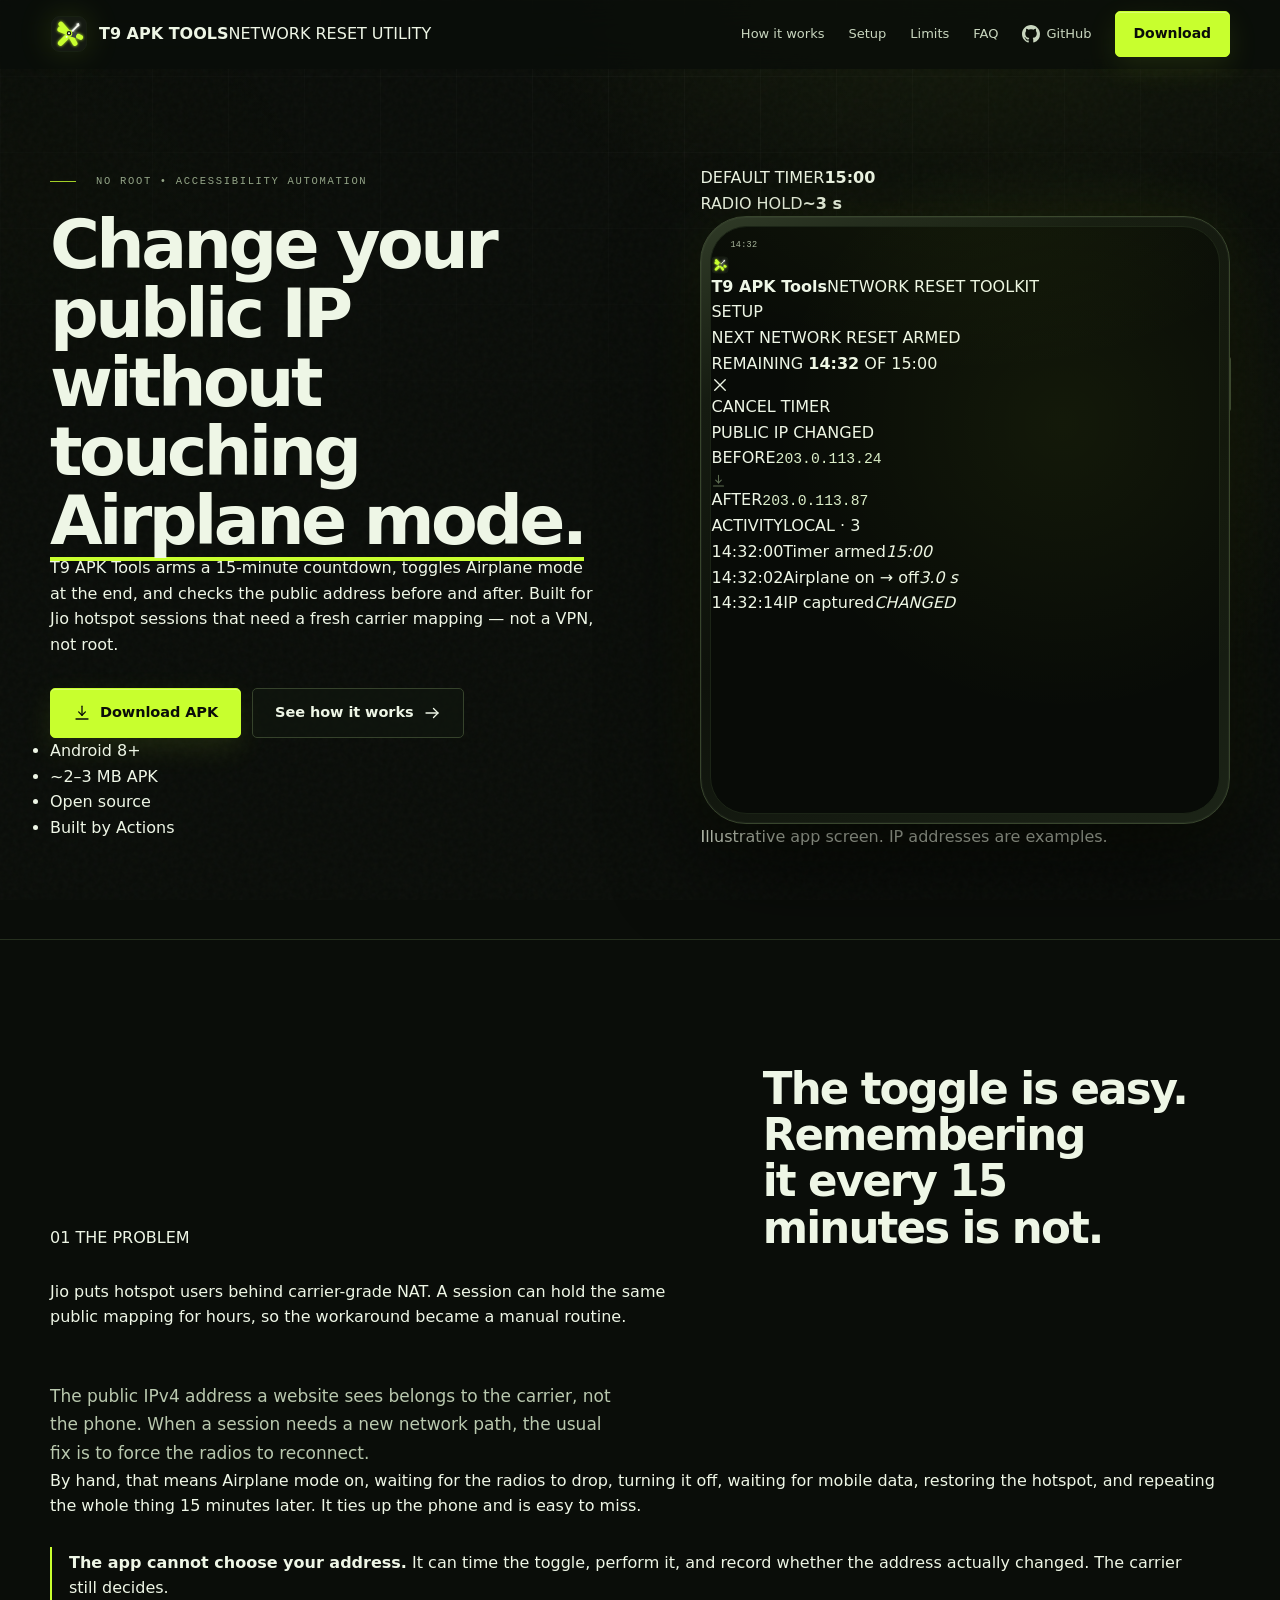
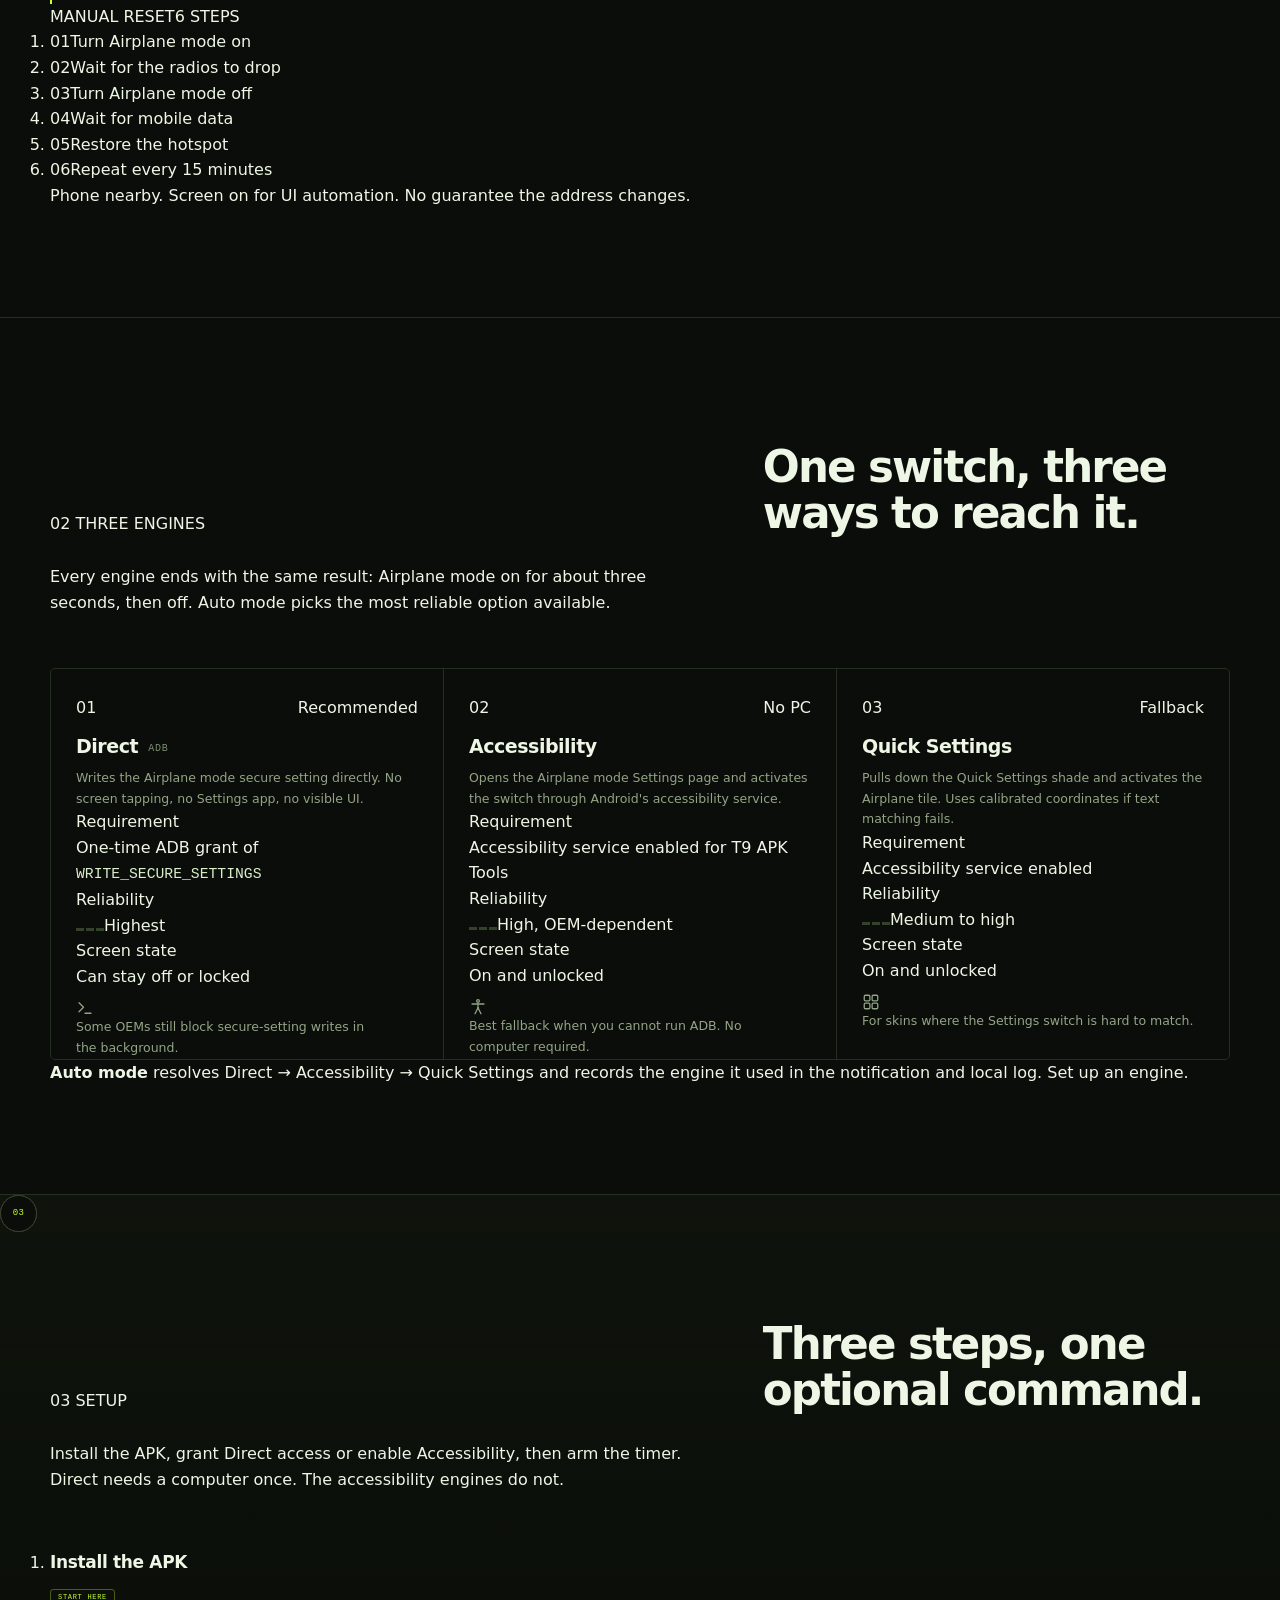
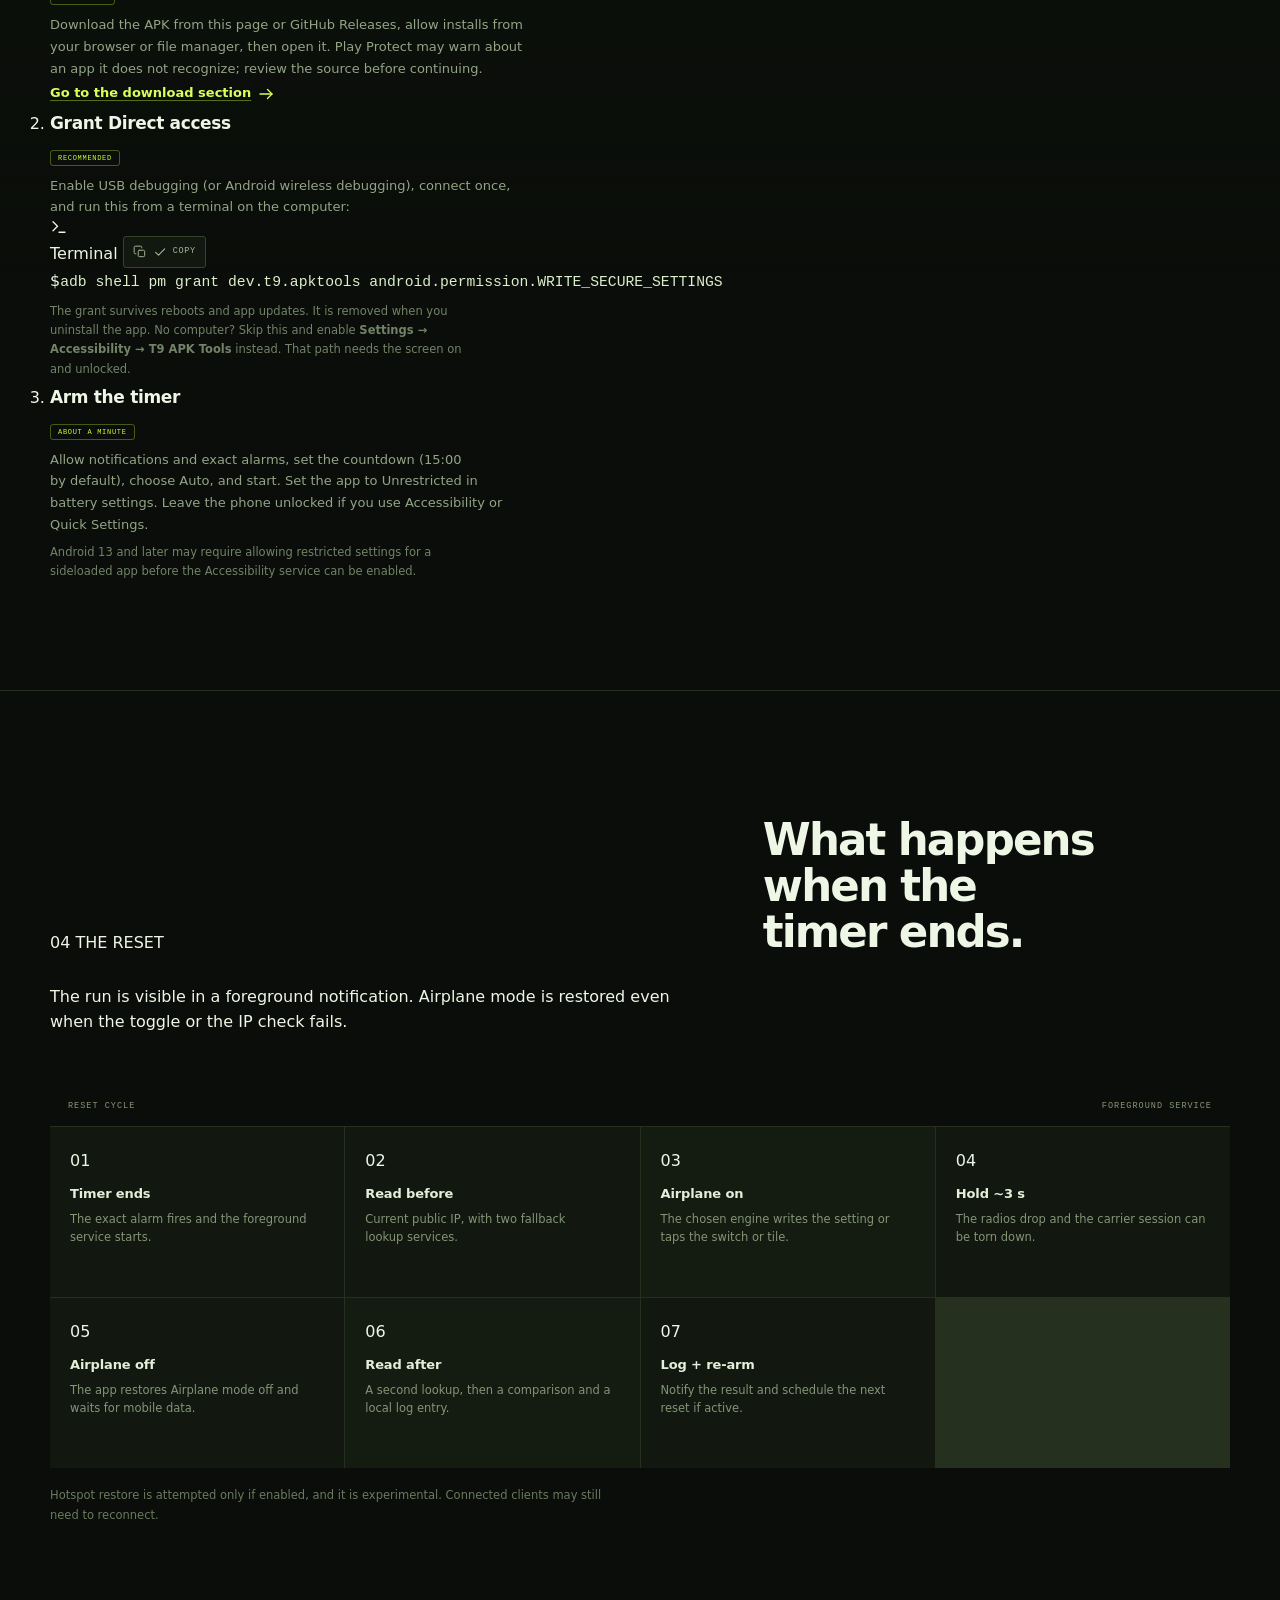
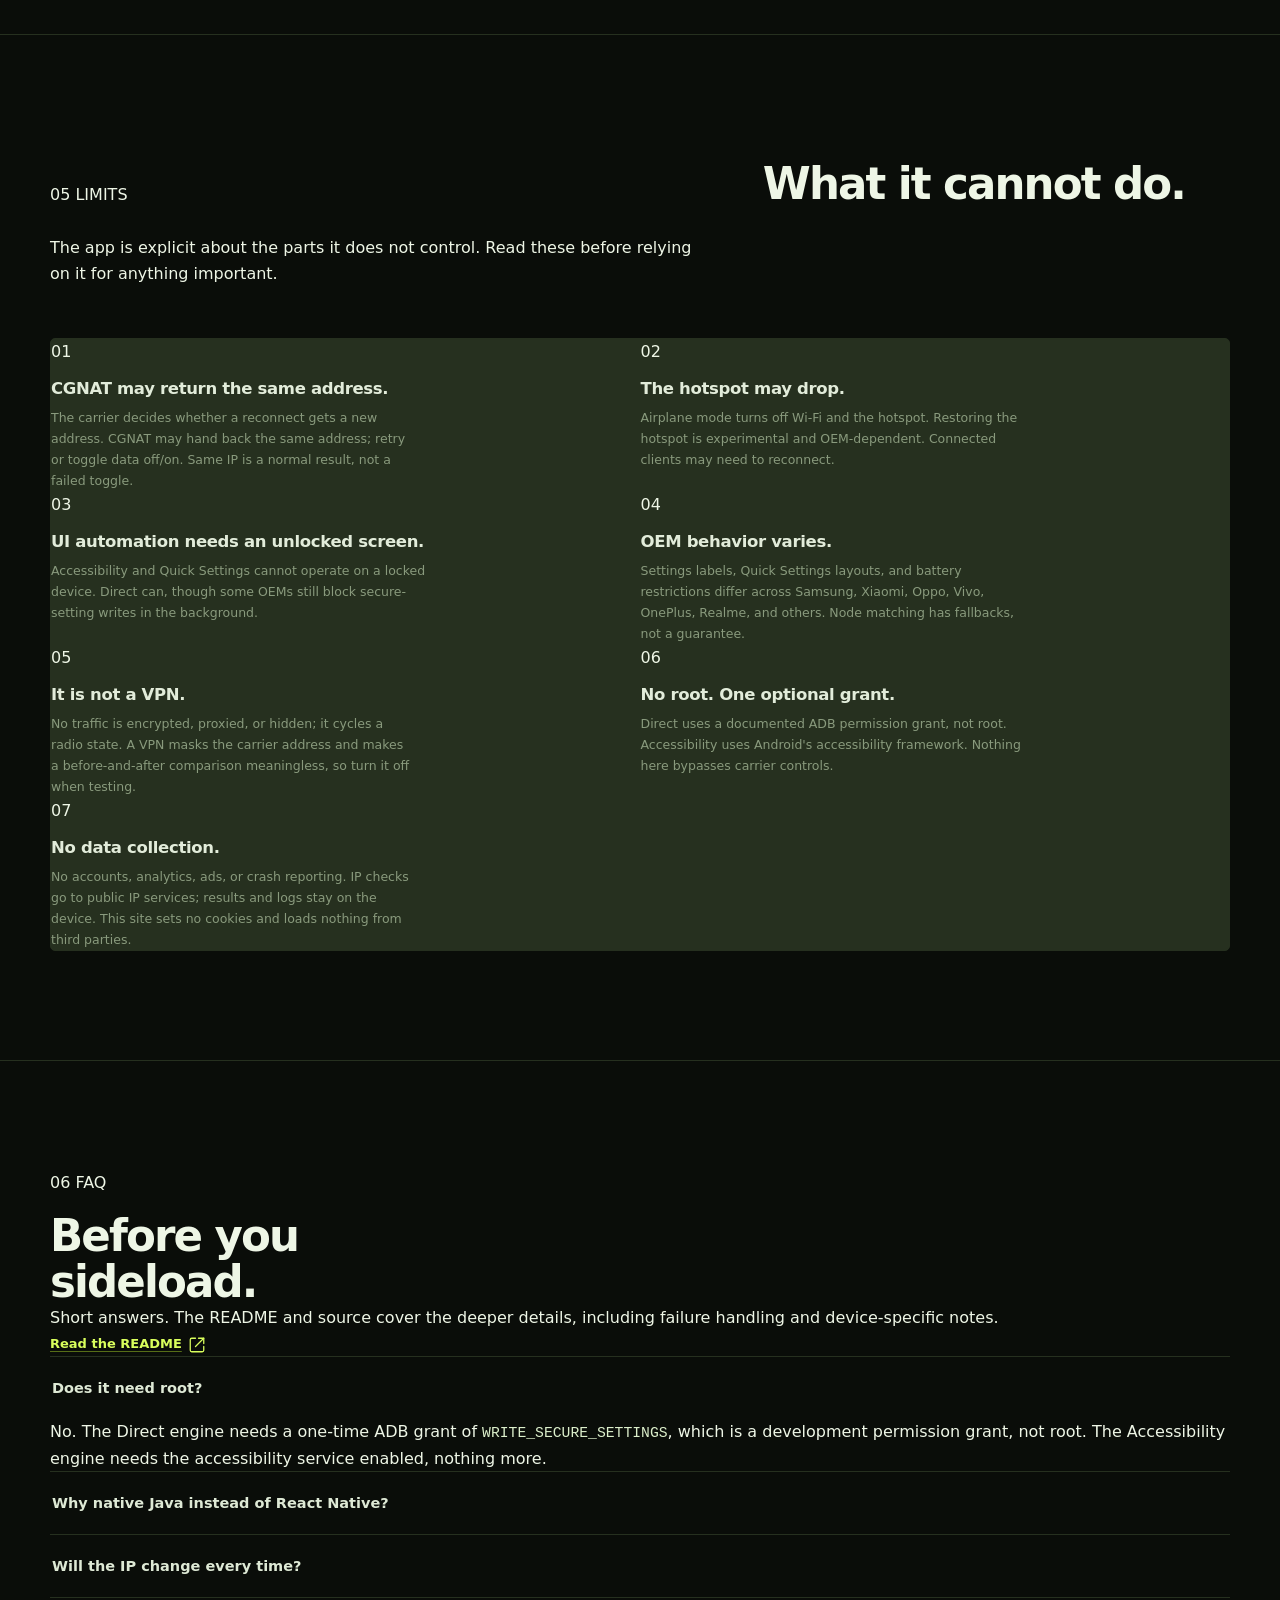
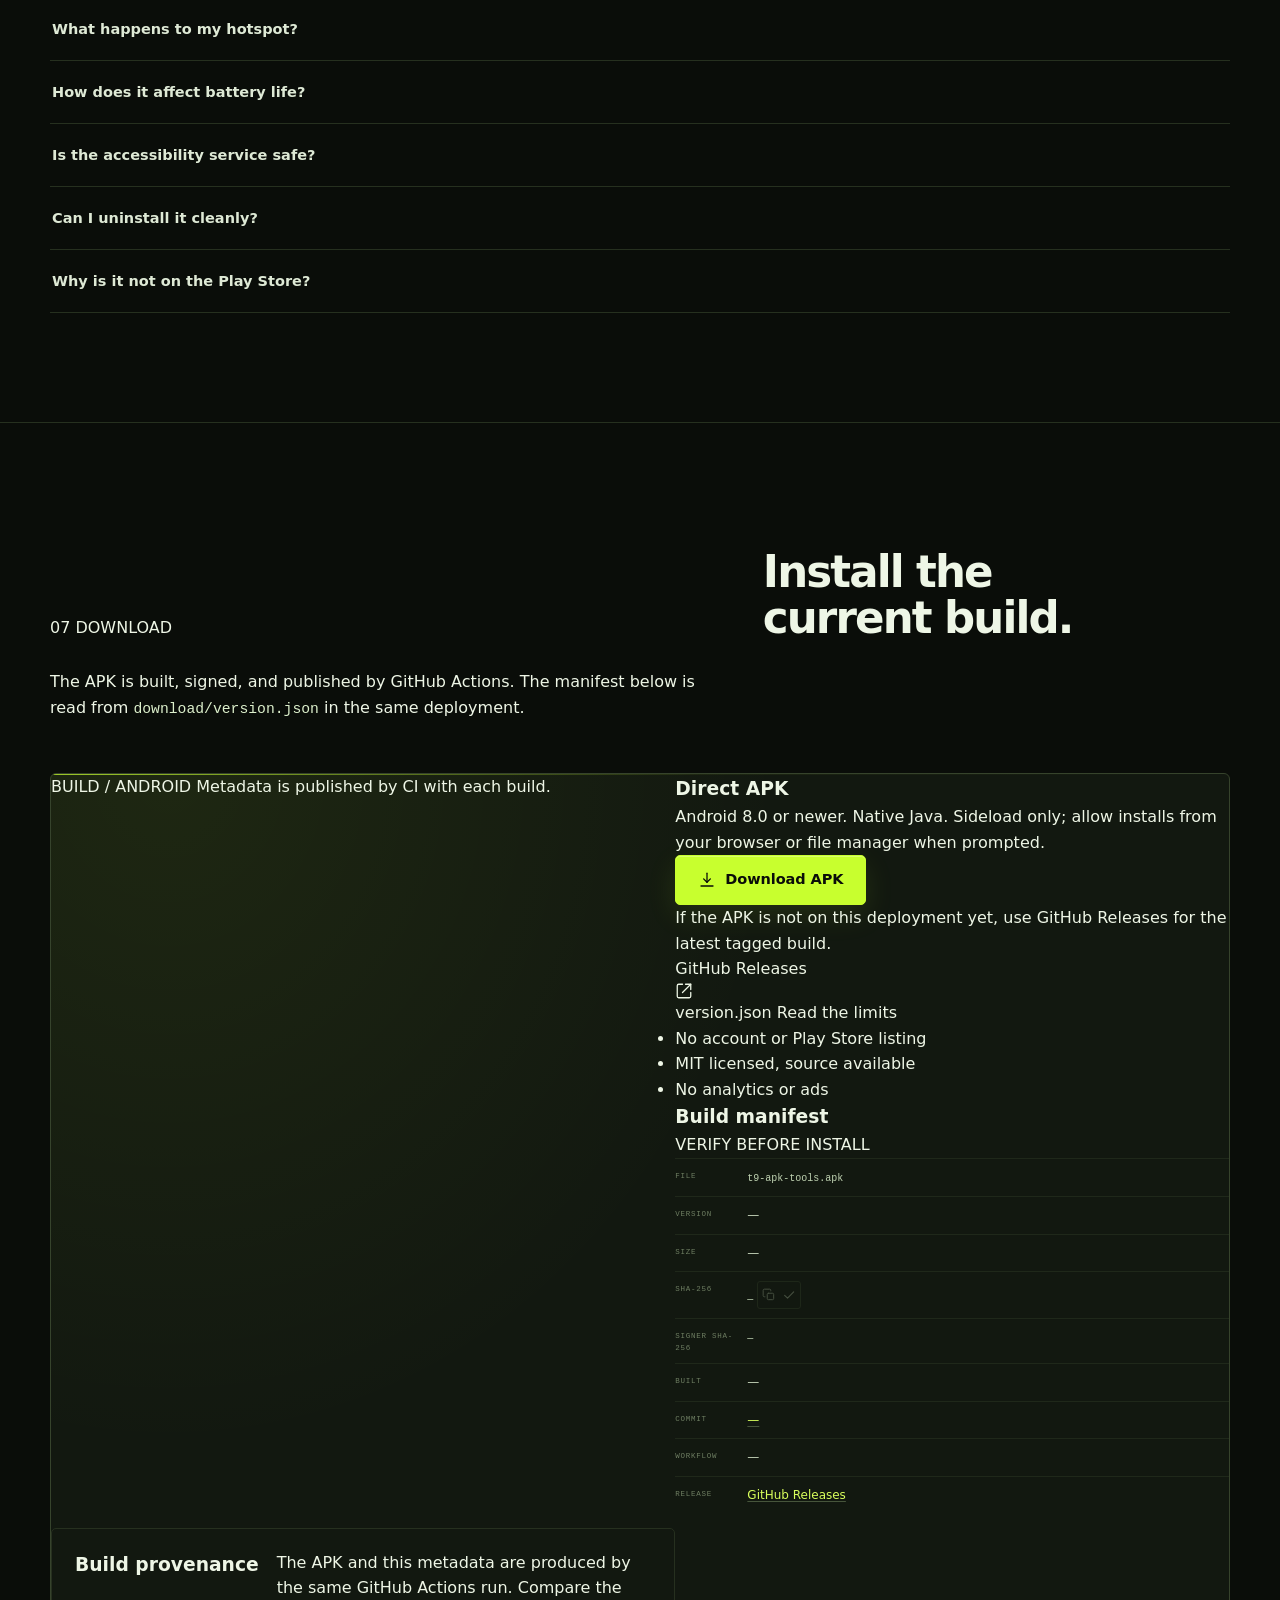
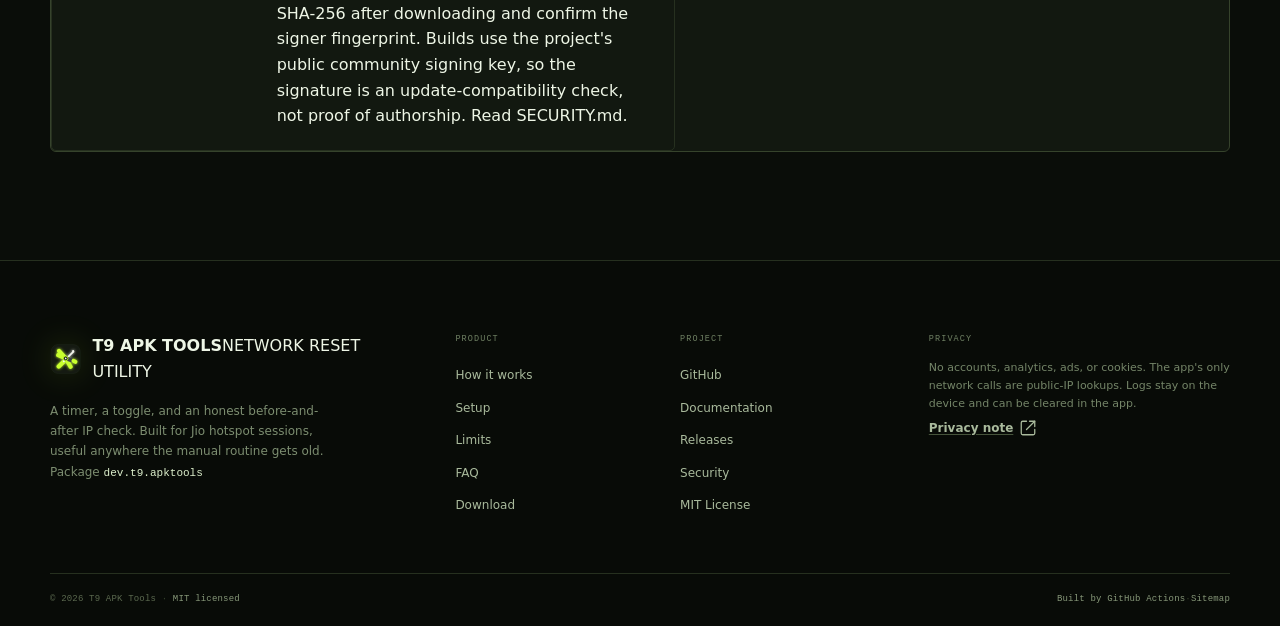
==== commit 940bbaaa: "ci: move runner.temp keystore path to the build step" ====
--- a/site/index.html
+++ b/site/index.html
@@ -3,19 +3,25 @@
 <head>
   <meta charset="utf-8">
   <meta name="viewport" content="width=device-width, initial-scale=1">
-  <title>T9 APK Tools — Automatic Airplane mode for a fresh public IP</title>
-  <meta name="description" content="A no-root Android utility that cycles Airplane mode on a timer so a Jio hotspot session can get a new public IP. ADB or AccessibilityService. Native Kotlin/Java, open source.">
+  <title>T9 APK Tools — Scheduled Airplane mode for a new public IP</title>
+  <meta name="description" content="A no-root Android utility that arms a 15-minute timer, cycles Airplane mode, and reports whether your Jio hotspot session received a new public IP. Native Java, open source.">
   <meta name="theme-color" content="#0A0D09">
   <meta name="color-scheme" content="dark">
+  <meta name="robots" content="index,follow">
   <link rel="canonical" href="https://engrtarun.github.io/t9-apk-tools/">
   <link rel="icon" href="favicon.svg" type="image/svg+xml">
+  <link rel="stylesheet" href="styles.css">
+  <script src="app.js" defer></script>
+
   <meta property="og:type" content="website">
+  <meta property="og:site_name" content="T9 APK Tools">
   <meta property="og:title" content="T9 APK Tools — Change your public IP without touching Airplane mode">
-  <meta property="og:description" content="A 15-minute timer, one Airplane mode cycle, a fresh carrier session. No root, no VPN. Built for Jio hotspot sessions.">
+  <meta property="og:description" content="A 15-minute countdown, one Airplane mode cycle, an honest before-and-after IP check. No root, no VPN, no account.">
   <meta property="og:url" content="https://engrtarun.github.io/t9-apk-tools/">
   <meta name="twitter:card" content="summary">
-  <link rel="stylesheet" href="styles.css">
-  <script src="app.js" defer></script>
+  <meta name="twitter:title" content="T9 APK Tools — Change your public IP without touching Airplane mode">
+  <meta name="twitter:description" content="A no-root Android timer for the Jio hotspot Airplane mode routine. Native Java, open source, built by GitHub Actions.">
+
   <script type="application/ld+json">
   {
     "@context": "https://schema.org",
@@ -23,9 +29,12 @@
     "name": "T9 APK Tools",
     "applicationCategory": "UtilitiesApplication",
     "operatingSystem": "Android 8.0+",
-    "softwareVersion": "latest",
+    "description": "A no-root Android utility that cycles Airplane mode on a timer and reports whether the public IP changed.",
+    "url": "https://engrtarun.github.io/t9-apk-tools/",
+    "downloadUrl": "https://engrtarun.github.io/t9-apk-tools/download/t9-apk-tools.apk",
     "codeRepository": "https://github.com/engrtarun/t9-apk-tools",
     "license": "https://opensource.org/license/mit/",
+    "author": { "@type": "Person", "name": "Tarun Panchal" },
     "offers": { "@type": "Offer", "price": "0", "priceCurrency": "USD" }
   }
   </script>
@@ -35,9 +44,13 @@
 
   <svg class="sprite" xmlns="http://www.w3.org/2000/svg" aria-hidden="true" focusable="false">
     <defs>
-      <symbol id="logo-mark" viewBox="0 0 108 108">
+      <filter id="t9-logo-glow" x="-40%" y="-40%" width="180%" height="180%">
+        <feGaussianBlur stdDeviation="5" result="blur"/>
+        <feMerge><feMergeNode in="blur"/><feMergeNode in="SourceGraphic"/></feMerge>
+      </filter>
+      <symbol id="t9-logo" viewBox="0 0 108 108">
         <rect x="4" y="4" width="100" height="100" rx="24" fill="#151A12" stroke="#2A3524"/>
-        <g filter="url(#logo-glow)">
+        <g filter="url(#t9-logo-glow)">
           <path d="M30 80 45 65" stroke="#C8FF2E" stroke-width="15" stroke-linecap="round" fill="none"/>
           <path d="M47 62 78 31" stroke="#F2F5EC" stroke-width="5.5" stroke-linecap="round" fill="none"/>
           <path d="M75 25 82 23 84 30 78 34Z" fill="#F2F5EC"/>
@@ -50,42 +63,36 @@
           <circle cx="54" cy="52" r="3" fill="#F2F5EC"/>
         </g>
       </symbol>
-      <filter id="logo-glow" x="-40%" y="-40%" width="180%" height="180%">
-        <feGaussianBlur stdDeviation="5" result="blur"/>
-        <feMerge><feMergeNode in="blur"/><feMergeNode in="SourceGraphic"/></feMerge>
-      </filter>
 
       <symbol id="i-download" viewBox="0 0 24 24"><g fill="none" stroke="currentColor" stroke-width="1.7" stroke-linecap="round" stroke-linejoin="round"><path d="M12 3v12"/><path d="m7.5 10.5 4.5 4.5 4.5-4.5"/><path d="M4 20h16"/></g></symbol>
-      <symbol id="i-arrow" viewBox="0 0 24 24"><g fill="none" stroke="currentColor" stroke-width="1.7" stroke-linecap="round" stroke-linejoin="round"><path d="M4 12h16"/><path d="m14 6 6 6-6 6"/></g></symbol>
-      <symbol id="i-chevron" viewBox="0 0 24 24"><path d="m6 9 6 6 6-6" fill="none" stroke="currentColor" stroke-width="1.8" stroke-linecap="round" stroke-linejoin="round"/></symbol>
+      <symbol id="i-arrow-right" viewBox="0 0 24 24"><g fill="none" stroke="currentColor" stroke-width="1.7" stroke-linecap="round" stroke-linejoin="round"><path d="M4 12h16"/><path d="m14 6 6 6-6 6"/></g></symbol>
       <symbol id="i-external" viewBox="0 0 24 24"><g fill="none" stroke="currentColor" stroke-width="1.7" stroke-linecap="round" stroke-linejoin="round"><path d="M14 3h7v7"/><path d="M10 14 21 3"/><path d="M21 14v5a2 2 0 0 1-2 2H5a2 2 0 0 1-2-2V5a2 2 0 0 1 2-2h5"/></g></symbol>
       <symbol id="i-github" viewBox="0 0 16 16"><path fill="currentColor" d="M8 0C3.58 0 0 3.58 0 8c0 3.54 2.29 6.53 5.47 7.59.4.07.55-.17.55-.38 0-.19-.01-.82-.01-1.49-2.01.37-2.53-.49-2.69-.94-.09-.23-.48-.94-.82-1.13-.28-.15-.68-.52-.01-.53.63-.01 1.08.58 1.23.82.72 1.21 1.87.87 2.33.66.07-.52.28-.87.51-1.07-1.78-.2-3.64-.89-3.64-3.95 0-.87.31-1.59.82-2.15-.08-.2-.36-1.02.08-2.12 0 0 .67-.21 2.2.82.64-.18 1.32-.27 2-.27.68 0 1.36.09 2 .27 1.53-1.04 2.2-.82 2.2-.82.44 1.1.16 1.92.08 2.12.51.56.82 1.27.82 2.15 0 3.07-1.87 3.75-3.65 3.95.29.25.54.73.54 1.48 0 1.07-.01 1.93-.01 2.2 0 .21.15.46.55.38A8.01 8.01 0 0 0 16 8c0-4.42-3.58-8-8-8Z"/></symbol>
       <symbol id="i-copy" viewBox="0 0 24 24"><g fill="none" stroke="currentColor" stroke-width="1.7" stroke-linecap="round" stroke-linejoin="round"><rect x="9" y="9" width="11" height="11" rx="2"/><path d="M5 15H4a2 2 0 0 1-2-2V4a2 2 0 0 1 2-2h9a2 2 0 0 1 2 2v1"/></g></symbol>
       <symbol id="i-check" viewBox="0 0 24 24"><path d="m4.5 12.5 5 5L20 6.5" fill="none" stroke="currentColor" stroke-width="1.9" stroke-linecap="round" stroke-linejoin="round"/></symbol>
+      <symbol id="i-menu" viewBox="0 0 24 24"><g fill="none" stroke="currentColor" stroke-width="1.8" stroke-linecap="round"><path d="M3 6h18"/><path d="M3 12h18"/><path d="M3 18h18"/></g></symbol>
+      <symbol id="i-close" viewBox="0 0 24 24"><g fill="none" stroke="currentColor" stroke-width="1.8" stroke-linecap="round"><path d="m5 5 14 14"/><path d="M19 5 5 19"/></g></symbol>
       <symbol id="i-terminal" viewBox="0 0 24 24"><g fill="none" stroke="currentColor" stroke-width="1.7" stroke-linecap="round" stroke-linejoin="round"><path d="m4 17 6-6-6-6"/><path d="M12 19h8"/></g></symbol>
       <symbol id="i-access" viewBox="0 0 24 24"><g fill="none" stroke="currentColor" stroke-width="1.7" stroke-linecap="round" stroke-linejoin="round"><circle cx="12" cy="4" r="1.8"/><path d="M4 8h16"/><path d="M12 8v5"/><path d="m12 13-4 8"/><path d="m12 13 4 8"/></g></symbol>
       <symbol id="i-tiles" viewBox="0 0 24 24"><g fill="none" stroke="currentColor" stroke-width="1.7" stroke-linejoin="round"><rect x="3" y="3" width="7.5" height="7.5" rx="1.5"/><rect x="13.5" y="3" width="7.5" height="7.5" rx="1.5"/><rect x="3" y="13.5" width="7.5" height="7.5" rx="1.5"/><rect x="13.5" y="13.5" width="7.5" height="7.5" rx="1.5"/></g></symbol>
+      <symbol id="i-clock" viewBox="0 0 24 24"><g fill="none" stroke="currentColor" stroke-width="1.7" stroke-linecap="round" stroke-linejoin="round"><circle cx="12" cy="12" r="9"/><path d="M12 7v5l3.5 2"/></g></symbol>
       <symbol id="i-shield" viewBox="0 0 24 24"><g fill="none" stroke="currentColor" stroke-width="1.7" stroke-linecap="round" stroke-linejoin="round"><path d="M12 3 19 6v5.5c0 4.4-2.9 7.8-7 9.5-4.1-1.7-7-5.1-7-9.5V6l7-3Z"/><path d="m9 12 2 2 4-4"/></g></symbol>
-      <symbol id="i-menu" viewBox="0 0 24 24"><g fill="none" stroke="currentColor" stroke-width="1.8" stroke-linecap="round"><path d="M3 6h18"/><path d="M3 12h18"/><path d="M3 18h18"/></g></symbol>
-      <symbol id="i-close" viewBox="0 0 24 24"><g fill="none" stroke="currentColor" stroke-width="1.8" stroke-linecap="round"><path d="m5 5 14 14"/><path d="M19 5 5 19"/></g></symbol>
-      <symbol id="i-clock" viewBox="0 0 24 24"><g fill="none" stroke="currentColor" stroke-width="1.7" stroke-linecap="round" stroke-linejoin="round"><circle cx="12" cy="12" r="9"/><path d="M12 7v5l3.5 2"/></g></symbol>
+      <symbol id="i-wifi" viewBox="0 0 24 24"><g fill="none" stroke="currentColor" stroke-width="1.7" stroke-linecap="round" stroke-linejoin="round"><path d="M3 8.5a15 15 0 0 1 18 0"/><path d="M6.5 12.5a10 10 0 0 1 11 0"/><path d="M10 16.5a5 5 0 0 1 4 0"/><circle cx="12" cy="20" r=".8" fill="currentColor" stroke="none"/></g></symbol>
+      <symbol id="i-lock" viewBox="0 0 24 24"><g fill="none" stroke="currentColor" stroke-width="1.7" stroke-linecap="round" stroke-linejoin="round"><rect x="4" y="10" width="16" height="11" rx="2"/><path d="M8 10V7a4 4 0 0 1 8 0v3"/></g></symbol>
       <symbol id="i-alert" viewBox="0 0 24 24"><g fill="none" stroke="currentColor" stroke-width="1.7" stroke-linecap="round" stroke-linejoin="round"><path d="M12 3 2.5 20h19L12 3Z"/><path d="M12 9v5"/><path d="M12 17.5h.01"/></g></symbol>
     </defs>
   </svg>
 
-  <header class="site-header" id="top">
+  <header class="site-header">
     <div class="shell header-inner">
-      <a class="brand" href="./" aria-label="T9 APK Tools home">
-        <svg class="brand-mark" viewBox="0 0 108 108" aria-hidden="true" focusable="false"><use href="#logo-mark"/></svg>
-        <span class="brand-type">
-          <span class="brand-name">T9 APK Tools</span>
-          <span class="brand-sub">Airplane automation</span>
-        </span>
+      <a class="brand" href="./" aria-label="T9 APK Tools — home">
+        <svg class="brand-mark" viewBox="0 0 108 108" aria-hidden="true" focusable="false"><use href="#t9-logo"/></svg>
+        <span class="brand-text"><strong>T9 APK TOOLS</strong><span>NETWORK RESET UTILITY</span></span>
       </a>
 
-      <button class="nav-toggle" type="button" aria-expanded="false" aria-controls="site-nav" aria-label="Open navigation menu">
-        <svg class="icon icon-menu" aria-hidden="true" focusable="false"><use href="#i-menu"/></svg>
-        <svg class="icon icon-close" aria-hidden="true" focusable="false"><use href="#i-close"/></svg>
+      <button class="nav-toggle" type="button" aria-expanded="false" aria-controls="site-nav" aria-label="Open menu" data-nav-toggle>
+        <svg class="icon nav-toggle-open" aria-hidden="true" focusable="false"><use href="#i-menu"/></svg>
+        <svg class="icon nav-toggle-close" aria-hidden="true" focusable="false"><use href="#i-close"/></svg>
       </button>
 
       <nav class="site-nav" id="site-nav" aria-label="Primary">
@@ -96,12 +103,12 @@
           <li><a href="#faq">FAQ</a></li>
           <li>
             <a class="nav-github" href="https://github.com/engrtarun/t9-apk-tools" target="_blank" rel="noopener noreferrer">
-              GitHub
-              <svg class="icon icon-xs" aria-hidden="true" focusable="false"><use href="#i-github"/></svg>
-              <span class="sr-only">(opens in a new tab)</span>
+              <svg class="icon icon--github" aria-hidden="true" focusable="false"><use href="#i-github"/></svg>
+              <span>GitHub</span>
+              <span class="sr-only"> (opens in a new tab)</span>
             </a>
           </li>
-          <li><a class="btn btn--lime btn--small" href="#download"><svg class="icon" aria-hidden="true" focusable="false"><use href="#i-download"/></svg>Download</a></li>
+          <li><a class="btn btn--lime btn--sm nav-download" href="#download">Download</a></li>
         </ul>
       </nav>
     </div>
@@ -109,589 +116,439 @@
 
   <main id="main">
     <section class="hero" aria-labelledby="hero-title">
-      <div class="hero-grid shell">
+      <div class="shell hero-grid">
         <div class="hero-copy">
-          <p class="eyebrow">No root <span class="sep">•</span> Accessibility automation</p>
+          <p class="eyebrow"><span class="eyebrow-dot" aria-hidden="true"></span>NO ROOT • ACCESSIBILITY AUTOMATION</p>
           <h1 id="hero-title">Change your public IP without touching <span class="hl">Airplane mode.</span></h1>
-          <p class="lede">Set a 15-minute timer, put the phone down, and let T9 APK Tools cycle Airplane mode for you. Built for Jio hotspot sessions that go stale — no root, no VPN, no laptop left tethered to the phone.</p>
-
+          <p class="hero-sub">T9 APK Tools arms a 15-minute countdown, toggles Airplane mode at the end, and checks the public address before and after. Built for Jio hotspot sessions that need a fresh carrier mapping — not a VPN, not root.</p>
           <div class="hero-actions">
-            <a class="btn btn--lime btn--lg" href="#download">
+            <a class="btn btn--lime btn--lg" href="download/t9-apk-tools.apk" download data-apk-link>
               <svg class="icon" aria-hidden="true" focusable="false"><use href="#i-download"/></svg>
-              Download APK
+              <span>Download APK</span>
             </a>
             <a class="btn btn--ghost btn--lg" href="#how-it-works">
-              Read how it works
-              <svg class="icon" aria-hidden="true" focusable="false"><use href="#i-arrow"/></svg>
+              <span>See how it works</span>
+              <svg class="icon" aria-hidden="true" focusable="false"><use href="#i-arrow-right"/></svg>
             </a>
           </div>
-
-          <ul class="meta-chips" aria-label="At a glance">
-            <li>Android 8.0+</li>
+          <ul class="chips" aria-label="At a glance">
+            <li>Android 8+</li>
             <li>~2–3 MB APK</li>
             <li>Open source</li>
             <li>Built by Actions</li>
           </ul>
-
-          <p class="hero-note">Native Kotlin/Java, not a WebView. <span class="sep">·</span> Not affiliated with Jio.</p>
-        </div>
-
-        <div class="hero-visual">
-          <figure class="phone-figure">
-            <div class="phone" role="img" aria-label="Illustrative T9 APK Tools screen: a timer armed with 14 minutes 32 seconds remaining, an airplane mode cycle scheduled, a sample public IP before and after, and a short activity log.">
-              <span class="phone-notch" aria-hidden="true"></span>
-              <div class="phone-screen" aria-hidden="true">
-                <div class="phone-status">
-                  <span class="phone-time">9:41</span>
-                  <span class="phone-signal">
-                    <svg viewBox="0 0 18 12" class="status-svg"><path d="M1 11V8h2v3H1Zm4 0V6h2v5H5Zm4 0V3.5h2V11H9Zm4 0V1h2v10h-2Z" fill="currentColor"/></svg>
-                    <svg viewBox="0 0 16 12" class="status-svg"><path d="M8 11.2 5.7 8.7a3.4 3.4 0 0 1 4.6 0L8 11.2Zm-4.4-4.8a6.9 6.9 0 0 1 8.8 0l-1.5 1.6a4.8 4.8 0 0 0-5.8 0L3.6 6.4ZM.8 3.7a10.4 10.4 0 0 1 14.4 0l-1.5 1.6a8.2 8.2 0 0 0-11.4 0L.8 3.7Z" fill="currentColor"/></svg>
-                    <svg viewBox="0 0 22 11" class="status-svg status-battery"><rect x="0.5" y="0.5" width="18" height="10" rx="2" fill="none" stroke="currentColor"/><rect x="2.5" y="2.5" width="11" height="6" fill="currentColor"/><path d="M20 4v3" stroke="currentColor" stroke-linecap="round"/></svg>
-                  </span>
-                </div>
-
-                <div class="app-bar">
-                  <span class="app-brand">
-                    <svg viewBox="0 0 108 108" class="app-logo"><use href="#logo-mark"/></svg>
-                    <span>T9 APK Tools</span>
-                  </span>
-                  <span class="app-engine"><i></i>ADB</span>
-                </div>
-
-                <div class="app-body">
-                  <div class="timer-head">
-                    <span>Next reset</span>
-                    <span class="pill-armed"><i></i>ARMED</span>
+        </div>
+
+        <figure class="hero-mock">
+          <div class="mock-note mock-note--top" aria-hidden="true"><span>DEFAULT TIMER</span><strong>15:00</strong></div>
+          <div class="mock-note mock-note--bottom" aria-hidden="true"><span>RADIO HOLD</span><strong>~3 s</strong></div>
+
+          <div class="phone" role="img" aria-label="Illustrative T9 APK Tools screen. A 15-minute timer shows 14:32 remaining and is marked ARMED. The public IP changes from 203.0.113.24 to 203.0.113.87. Three local log lines show the timer armed, Airplane mode on and off, and the new IP captured.">
+            <span class="phone-key phone-key--power" aria-hidden="true"></span>
+            <span class="phone-key phone-key--volume" aria-hidden="true"></span>
+            <div class="phone-screen">
+              <div class="phone-status" aria-hidden="true"><time datetime="14:32">14:32</time><span class="phone-status-icons"><i></i><i></i><i></i></span></div>
+
+              <div class="app-head">
+                <svg class="app-logo" viewBox="0 0 108 108" aria-hidden="true" focusable="false"><use href="#t9-logo"/></svg>
+                <div class="app-title"><strong>T9 APK Tools</strong><span>NETWORK RESET TOOLKIT</span></div>
+                <span class="app-setup">SETUP</span>
+              </div>
+
+              <div class="app-card">
+                <div class="app-card-head">
+                  <span>NEXT NETWORK RESET</span>
+                  <span class="pill pill--armed"><span class="pill-dot" aria-hidden="true"></span>ARMED</span>
+                </div>
+                <div class="ring-wrap">
+                  <div class="ring" aria-hidden="true"></div>
+                  <div class="ring-face">
+                    <span class="ring-label">REMAINING</span>
+                    <strong class="ring-time">14:32</strong>
+                    <span class="ring-unit">OF 15:00</span>
                   </div>
-
-                  <div class="timer-ring">
-                    <svg viewBox="0 0 180 180" class="ring-svg">
-                      <circle class="ring-track" cx="90" cy="90" r="76" pathLength="100"/>
-                      <circle class="ring-progress" cx="90" cy="90" r="76" pathLength="100"/>
-                    </svg>
-                    <div class="timer-center">
-                      <strong class="timer-digits">14:32</strong>
-                      <span class="timer-label">until cycle</span>
-                      <span class="timer-sub">15:00 window</span>
-                    </div>
-                  </div>
-
-                  <div class="cycle-strip">
-                    <span>Airplane cycle</span>
-                    <span class="cycle-value">ON · 3 s · OFF</span>
-                  </div>
-
-                  <div class="ip-card">
-                    <div class="ip-head"><span>Public IP</span><span>LAST CYCLE</span></div>
-                    <div class="ip-row">
-                      <div class="ip-col"><span>BEFORE</span><strong>203.0.113.42</strong></div>
-                      <svg viewBox="0 0 24 24" class="ip-arrow"><use href="#i-arrow"/></svg>
-                      <div class="ip-col"><span>AFTER</span><strong class="ip-new">203.0.113.87</strong></div>
-                    </div>
-                  </div>
-
-                  <div class="activity">
-                    <div class="activity-head"><span>Activity</span><span>15:02</span></div>
-                    <ul>
-                      <li><span class="log-time">14:47</span><span class="log-dot"></span><span>Timer armed</span></li>
-                      <li><span class="log-time">15:02</span><span class="log-dot"></span><span>Airplane ON</span></li>
-                      <li><span class="log-time">15:02</span><span class="log-dot"></span><span>Airplane OFF</span></li>
-                      <li><span class="log-time">15:02</span><span class="log-dot log-dot--new"></span><span>New IP observed</span></li>
-                    </ul>
-                  </div>
-                </div>
-
-                <div class="app-tabbar">
-                  <span class="is-active">Timer</span>
-                  <span>Log</span>
-                  <span>Settings</span>
-                </div>
-              </div>
+                </div>
+                <div class="cancel-timer" aria-hidden="true">
+                  <svg class="icon" viewBox="0 0 24 24" focusable="false"><use href="#i-close"/></svg>
+                  CANCEL TIMER
+                </div>
+              </div>
+
+              <div class="app-card app-card--ip">
+                <div class="app-card-head">
+                  <span>PUBLIC IP</span>
+                  <span class="pill pill--ok">CHANGED</span>
+                </div>
+                <div class="ip-line"><span>BEFORE</span><code>203.0.113.24</code></div>
+                <div class="ip-arrow" aria-hidden="true"><span></span><svg class="icon" viewBox="0 0 24 24" focusable="false"><use href="#i-download"/></svg></div>
+                <div class="ip-line"><span>AFTER</span><code>203.0.113.87</code></div>
+              </div>
+
+              <div class="app-log">
+                <div class="log-head"><span>ACTIVITY</span><span>LOCAL · 3</span></div>
+                <ol>
+                  <li><time datetime="14:32:00">14:32:00</time><span>Timer armed</span><em>15:00</em></li>
+                  <li><time datetime="14:32:02">14:32:02</time><span>Airplane on → off</span><em>3.0 s</em></li>
+                  <li><time datetime="14:32:14">14:32:14</time><span>IP captured</span><em class="is-lime">CHANGED</em></li>
+                </ol>
+              </div>
+
+              <div class="phone-home" aria-hidden="true"></div>
             </div>
-            <figcaption>Illustrative UI <span class="sep">·</span> Android <span class="sep">·</span> ADB engine</figcaption>
-          </figure>
-
-          <aside class="visual-note" aria-label="ADB engine benefit">
-            <span class="visual-note-kicker">Direct engine</span>
-            <p>Screen can stay locked. The app writes the setting directly.</p>
-          </aside>
-        </div>
-      </div>
-    </section>
-
-    <section class="trust" aria-label="Product facts">
-      <div class="shell">
-        <ul>
-          <li><svg class="icon icon-xs" aria-hidden="true" focusable="false"><use href="#i-check"/></svg>No root</li>
-          <li><svg class="icon icon-xs" aria-hidden="true" focusable="false"><use href="#i-check"/></svg>No VPN</li>
-          <li><svg class="icon icon-xs" aria-hidden="true" focusable="false"><use href="#i-check"/></svg>No account</li>
-          <li><svg class="icon icon-xs" aria-hidden="true" focusable="false"><use href="#i-check"/></svg>No telemetry</li>
-          <li><svg class="icon icon-xs" aria-hidden="true" focusable="false"><use href="#i-check"/></svg>MIT licensed</li>
-          <li class="trust-end">Native Kotlin / Java</li>
-        </ul>
-      </div>
-    </section>
-
-    <section class="section problem" id="problem" aria-labelledby="problem-title">
-      <div class="shell split">
-        <div class="section-intro" data-reveal>
-          <p class="eyebrow">The ritual</p>
-          <h2 id="problem-title">You shouldn't have to unlock your phone every time.</h2>
-          <p>Every stale hotspot session turns into the same small ceremony: unlock, find settings, toggle Airplane mode, wait, toggle it back, check the address. Then do it again in fifteen minutes.</p>
-          <p>T9 APK Tools exists to remove that loop. It schedules the cycle, performs it, and records what the network actually gave you.</p>
-          <div class="callout">
-            <p><strong>The constraint:</strong> Android does not let an ordinary app flip Airplane mode silently. That is why this app needs either a one-time ADB grant or an AccessibilityService. There is no hidden shortcut, and no root.</p>
-          </div>
-        </div>
-
-        <div class="compare" data-reveal>
-          <div class="compare-col compare-col--manual">
-            <div class="compare-head">
-              <span class="compare-index">01</span>
-              <h3>By hand</h3>
-            </div>
-            <ul>
-              <li><span class="compare-time">00:00</span><div><strong>Unlock and dig in.</strong><p>Network &amp; internet → Airplane mode.</p></div></li>
-              <li><span class="compare-time">00:20</span><div><strong>Toggle on, wait, toggle off.</strong><p>Then wait for mobile data to return.</p></div></li>
-              <li><span class="compare-time">01:00</span><div><strong>Check the new address.</strong><p>Browser, IP site, compare, hope.</p></div></li>
-              <li><span class="compare-time">15:00</span><div><strong>Repeat.</strong><p>And again when the session expires.</p></div></li>
-            </ul>
-          </div>
-
-          <div class="compare-col compare-col--auto">
-            <div class="compare-head">
-              <span class="compare-index">02</span>
-              <h3>Scheduled</h3>
-              <span class="compare-badge">T9</span>
-            </div>
-            <ul>
-              <li><span class="compare-time">00:00</span><div><strong>Set it once.</strong><p>15 minutes on the dial. Press Arm.</p></div></li>
-              <li><span class="compare-time">00:20</span><div><strong>Leave the phone down.</strong><p>Wake, write the setting, hold, restore.</p></div></li>
-              <li><span class="compare-time">01:00</span><div><strong>Read the result.</strong><p>Before and after addresses are logged.</p></div></li>
-              <li><span class="compare-time">15:00</span><div><strong>It re-arms.</strong><p>Cancel from the app or the Quick Settings tile.</p></div></li>
-            </ul>
-          </div>
-          <p class="compare-foot">Accessibility mode needs the screen unlocked at reset. The ADB grant does not.</p>
-        </div>
-      </div>
-    </section>
-
-    <section class="section engines" id="how-it-works" aria-labelledby="engines-title">
+          </div>
+          <figcaption>Illustrative app screen. IP addresses are examples.</figcaption>
+        </figure>
+      </div>
+    </section>
+
+    <section class="section" id="problem" aria-labelledby="problem-title">
       <div class="shell">
         <div class="section-head">
-          <div data-reveal>
-            <p class="eyebrow">Under the hood</p>
-            <h2 id="engines-title">How the reset actually works.</h2>
-          </div>
-          <p class="section-lede" data-reveal>Three ways to flip the radio, in descending order of reliability. Pick based on how much setup you want to do once — not on how the timer behaves afterwards.</p>
-        </div>
-
-        <div class="engine-grid" data-reveal>
-          <article class="engine engine--rec">
-            <div class="engine-top">
-              <span class="engine-num">01</span>
-              <span class="engine-badge">Recommended</span>
-            </div>
-            <div class="engine-icon"><svg class="icon" aria-hidden="true" focusable="false"><use href="#i-terminal"/></svg></div>
+          <p class="kicker"><span>01</span> THE PROBLEM</p>
+          <h2 id="problem-title">The toggle is easy. Remembering it every 15 minutes is not.</h2>
+          <p class="section-intro">Jio puts hotspot users behind carrier-grade NAT. A session can hold the same public mapping for hours, so the workaround became a manual routine.</p>
+        </div>
+
+        <div class="problem-grid">
+          <div class="prose">
+            <p class="lede">The public IPv4 address a website sees belongs to the carrier, not the phone. When a session needs a new network path, the usual fix is to force the radios to reconnect.</p>
+            <p>By hand, that means Airplane mode on, waiting for the radios to drop, turning it off, waiting for mobile data, restoring the hotspot, and repeating the whole thing 15 minutes later. It ties up the phone and is easy to miss.</p>
+            <p class="callout"><strong>The app cannot choose your address.</strong> It can time the toggle, perform it, and record whether the address actually changed. The carrier still decides.</p>
+          </div>
+
+          <aside class="manual-panel" aria-label="Manual reset routine">
+            <div class="panel-label"><span>MANUAL RESET</span><span>6 STEPS</span></div>
+            <ol class="manual-list">
+              <li><span>01</span>Turn Airplane mode on</li>
+              <li><span>02</span>Wait for the radios to drop</li>
+              <li><span>03</span>Turn Airplane mode off</li>
+              <li><span>04</span>Wait for mobile data</li>
+              <li><span>05</span>Restore the hotspot</li>
+              <li><span>06</span>Repeat every 15 minutes</li>
+            </ol>
+            <p class="panel-foot">Phone nearby. Screen on for UI automation. No guarantee the address changes.</p>
+          </aside>
+        </div>
+      </div>
+    </section>
+
+    <section class="section" id="how-it-works" aria-labelledby="engines-title">
+      <div class="shell">
+        <div class="section-head">
+          <p class="kicker"><span>02</span> THREE ENGINES</p>
+          <h2 id="engines-title">One switch, three ways to reach it.</h2>
+          <p class="section-intro">Every engine ends with the same result: Airplane mode on for about three seconds, then off. Auto mode picks the most reliable option available.</p>
+        </div>
+
+        <div class="engine-grid">
+          <article class="engine engine--direct" data-reveal>
+            <div class="engine-top"><span class="engine-no">01</span><span class="badge badge--lime">Recommended</span></div>
             <h3>Direct <span class="engine-alias">ADB</span></h3>
-            <p>The app writes <code>Settings.Global.AIRPLANE_MODE_ON</code> directly, using a permission granted once over USB. No UI automation, no screen navigation, no root.</p>
-            <dl class="engine-specs">
-              <div><dt>Reliability</dt><dd><span class="reliability"><span class="meter" aria-hidden="true"><i class="on"></i><i class="on"></i><i class="on"></i></span>High</span></dd></div>
-              <div><dt>Needs</dt><dd>One-time ADB grant</dd></div>
-              <div><dt>Screen</dt><dd>Can stay locked</dd></div>
+            <p class="engine-desc">Writes the Airplane mode secure setting directly. No screen tapping, no Settings app, no visible UI.</p>
+            <dl class="spec">
+              <div class="spec-row"><dt>Requirement</dt><dd>One-time ADB grant of <code>WRITE_SECURE_SETTINGS</code></dd></div>
+              <div class="spec-row"><dt>Reliability</dt><dd><span class="meter" aria-hidden="true"><i class="is-on"></i><i class="is-on"></i><i class="is-on"></i></span>Highest</dd></div>
+              <div class="spec-row"><dt>Screen state</dt><dd>Can stay off or locked</dd></div>
             </dl>
-          </article>
-
-          <article class="engine">
-            <div class="engine-top">
-              <span class="engine-num">02</span>
-            </div>
-            <div class="engine-icon"><svg class="icon" aria-hidden="true" focusable="false"><use href="#i-access"/></svg></div>
+            <p class="engine-note"><svg class="icon" aria-hidden="true" focusable="false"><use href="#i-terminal"/></svg>Some OEMs still block secure-setting writes in the background.</p>
+          </article>
+
+          <article class="engine" data-reveal>
+            <div class="engine-top"><span class="engine-no">02</span><span class="badge">No PC</span></div>
             <h3>Accessibility</h3>
-            <p>A native AccessibilityService opens Quick Settings and flips the toggle itself. No computer required after setup, though OEM layouts can move things around.</p>
-            <dl class="engine-specs">
-              <div><dt>Reliability</dt><dd><span class="reliability"><span class="meter" aria-hidden="true"><i class="on"></i><i class="on"></i><i></i></span>Medium</span></dd></div>
-              <div><dt>Needs</dt><dd>Service enabled</dd></div>
-              <div><dt>Screen</dt><dd>Must be unlocked</dd></div>
+            <p class="engine-desc">Opens the Airplane mode Settings page and activates the switch through Android's accessibility service.</p>
+            <dl class="spec">
+              <div class="spec-row"><dt>Requirement</dt><dd>Accessibility service enabled for T9 APK Tools</dd></div>
+              <div class="spec-row"><dt>Reliability</dt><dd><span class="meter" aria-hidden="true"><i class="is-on"></i><i class="is-on"></i><i></i></span>High, OEM-dependent</dd></div>
+              <div class="spec-row"><dt>Screen state</dt><dd>On and unlocked</dd></div>
             </dl>
-          </article>
-
-          <article class="engine">
-            <div class="engine-top">
-              <span class="engine-num">03</span>
-            </div>
-            <div class="engine-icon"><svg class="icon" aria-hidden="true" focusable="false"><use href="#i-tiles"/></svg></div>
+            <p class="engine-note"><svg class="icon" aria-hidden="true" focusable="false"><use href="#i-access"/></svg>Best fallback when you cannot run ADB. No computer required.</p>
+          </article>
+
+          <article class="engine" data-reveal>
+            <div class="engine-top"><span class="engine-no">03</span><span class="badge">Fallback</span></div>
             <h3>Quick Settings</h3>
-            <p>A tile to arm, cancel, or fire the cycle now. It is a control surface for whichever engine you configured, not a third automation path.</p>
-            <dl class="engine-specs">
-              <div><dt>Reliability</dt><dd><span class="reliability"><span class="meter" aria-hidden="true"><i class="on"></i><i></i><i></i></span>Manual</span></dd></div>
-              <div><dt>Needs</dt><dd>Tile added</dd></div>
-              <div><dt>Screen</dt><dd>Tap to trigger</dd></div>
+            <p class="engine-desc">Pulls down the Quick Settings shade and activates the Airplane tile. Uses calibrated coordinates if text matching fails.</p>
+            <dl class="spec">
+              <div class="spec-row"><dt>Requirement</dt><dd>Accessibility service enabled</dd></div>
+              <div class="spec-row"><dt>Reliability</dt><dd><span class="meter" aria-hidden="true"><i class="is-on"></i><i class="is-on"></i><i></i></span>Medium to high</dd></div>
+              <div class="spec-row"><dt>Screen state</dt><dd>On and unlocked</dd></div>
             </dl>
-          </article>
-        </div>
-      </div>
-    </section>
-
-    <section class="section section--band setup" id="setup" aria-labelledby="setup-title">
-      <div class="shell setup-grid">
-        <div class="setup-copy" data-reveal>
-          <p class="eyebrow">Setup</p>
-          <h2 id="setup-title">Four steps. One of them is a single command.</h2>
-          <p class="section-lede">Pick one engine. You do not need both the ADB grant and the Accessibility service. The timer behaves the same either way; only the way the radio gets flipped changes.</p>
-          <div class="setup-aside">
-            <svg class="icon" aria-hidden="true" focusable="false"><use href="#i-shield"/></svg>
-            <p><strong>No root at any point.</strong> USB debugging is a normal developer setting. The grant can be revoked with ADB, or removed by uninstalling the app.</p>
-          </div>
-        </div>
-
-        <ol class="setup-steps" data-reveal>
-          <li>
-            <span class="step-marker" aria-hidden="true">01</span>
+            <p class="engine-note"><svg class="icon" aria-hidden="true" focusable="false"><use href="#i-tiles"/></svg>For skins where the Settings switch is hard to match.</p>
+          </article>
+        </div>
+
+        <p class="auto-note"><strong>Auto mode</strong> resolves Direct → Accessibility → Quick Settings and records the engine it used in the notification and local log. <a href="#setup">Set up an engine</a>.</p>
+      </div>
+    </section>
+
+    <section class="section section--band" id="setup" aria-labelledby="setup-title">
+      <div class="shell">
+        <div class="section-head">
+          <p class="kicker"><span>03</span> SETUP</p>
+          <h2 id="setup-title">Three steps, one optional command.</h2>
+          <p class="section-intro">Install the APK, grant Direct access or enable Accessibility, then arm the timer. Direct needs a computer once. The accessibility engines do not.</p>
+        </div>
+
+        <ol class="setup-timeline">
+          <li class="setup-step">
+            <div class="step-marker" aria-hidden="true">01</div>
             <div class="step-body">
-              <h3>Install the APK</h3>
-              <p>Download the current build from this page. Android will ask you to allow installs from your browser; that prompt is normal for a direct APK.</p>
-              <p class="step-note">Android 8.0 or newer. The package is <code>dev.t9.apktools</code>.</p>
+              <div class="step-head"><h3>Install the APK</h3><span class="step-tag">Start here</span></div>
+              <p>Download the APK from this page or GitHub Releases, allow installs from your browser or file manager, then open it. Play Protect may warn about an app it does not recognize; review the source before continuing.</p>
+              <a class="text-link" href="#download">Go to the download section<svg class="icon" aria-hidden="true" focusable="false"><use href="#i-arrow-right"/></svg></a>
             </div>
           </li>
 
-          <li>
-            <span class="step-marker" aria-hidden="true">02</span>
+          <li class="setup-step">
+            <div class="step-marker" aria-hidden="true">02</div>
             <div class="step-body">
-              <h3>Grant direct-write access <span class="step-tag">Recommended</span></h3>
-              <p>Connect the phone, enable USB debugging, then run this once from a computer with ADB installed. It grants <code>WRITE_SECURE_SETTINGS</code> to this app only.</p>
-              <div class="code-block">
-                <code>adb shell pm grant dev.t9.apktools android.permission.WRITE_SECURE_SETTINGS</code>
-                <button class="copy-btn" type="button" data-copy-value="adb shell pm grant dev.t9.apktools android.permission.WRITE_SECURE_SETTINGS" aria-label="Copy ADB grant command">
-                  <svg class="icon" aria-hidden="true" focusable="false"><use href="#i-copy"/></svg>
-                  <span class="copy-btn-label">Copy</span>
-                </button>
-              </div>
-              <p class="step-note">Survives reboots. Revoke it later with the same command using <code>revoke</code> instead of <code>grant</code>.</p>
+              <div class="step-head"><h3>Grant Direct access</h3><span class="step-tag step-tag--lime">Recommended</span></div>
+              <p>Enable USB debugging (or Android wireless debugging), connect once, and run this from a terminal on the computer:</p>
+
+              <div class="command-block">
+                <div class="command-head">
+                  <span><svg class="icon" aria-hidden="true" focusable="false"><use href="#i-terminal"/></svg>Terminal</span>
+                  <button class="copy-btn" type="button" data-copy-target="adb-grant" data-copy-name="ADB command" aria-label="Copy ADB grant command">
+                    <svg class="icon copy-icon" aria-hidden="true" focusable="false"><use href="#i-copy"/></svg>
+                    <svg class="icon check-icon" aria-hidden="true" focusable="false"><use href="#i-check"/></svg>
+                    <span data-copy-label>Copy</span>
+                  </button>
+                </div>
+                <div class="code-scroll" tabindex="0" role="region" aria-label="ADB command to grant WRITE_SECURE_SETTINGS">
+                  <span class="prompt" aria-hidden="true">$</span><code id="adb-grant">adb shell pm grant dev.t9.apktools android.permission.WRITE_SECURE_SETTINGS</code>
+                </div>
+              </div>
+
+              <p class="step-note">The grant survives reboots and app updates. It is removed when you uninstall the app. No computer? Skip this and enable <strong>Settings → Accessibility → T9 APK Tools</strong> instead. That path needs the screen on and unlocked.</p>
             </div>
           </li>
 
-          <li>
-            <span class="step-marker" aria-hidden="true">03</span>
+          <li class="setup-step">
+            <div class="step-marker" aria-hidden="true">03</div>
             <div class="step-body">
-              <h3>Or enable the Accessibility service</h3>
-              <p>No computer needed. Open <span class="path">Settings → Accessibility → T9 APK Tools</span> and turn the service on. The exact menu name varies by OEM.</p>
-              <div class="inline-warning">
-                <svg class="icon" aria-hidden="true" focusable="false"><use href="#i-alert"/></svg>
-                <p>An accessibility service can observe and control the screen. Android will show a serious permission dialog. Grant it only to a build you trust.</p>
-              </div>
-            </div>
-          </li>
-
-          <li>
-            <span class="step-marker" aria-hidden="true">04</span>
-            <div class="step-body">
-              <h3>Arm the timer</h3>
-              <p>Set the window — 15 minutes is the default — and press Arm. Keep the hotspot on. Run one manual cycle first so you know how your phone behaves before trusting it unattended.</p>
-              <p class="step-note">Long sessions: keep the charger connected and exempt the app from aggressive battery optimisation.</p>
+              <div class="step-head"><h3>Arm the timer</h3><span class="step-tag">About a minute</span></div>
+              <p>Allow notifications and exact alarms, set the countdown (15:00 by default), choose Auto, and start. Set the app to Unrestricted in battery settings. Leave the phone unlocked if you use Accessibility or Quick Settings.</p>
+              <p class="step-note">Android 13 and later may require allowing restricted settings for a sideloaded app before the Accessibility service can be enabled.</p>
             </div>
           </li>
         </ol>
       </div>
     </section>
 
-    <section class="section sequence-section" id="sequence" aria-labelledby="sequence-title">
+    <section class="section" id="sequence" aria-labelledby="sequence-title">
       <div class="shell">
         <div class="section-head">
-          <div data-reveal>
-            <p class="eyebrow">The runbook</p>
-            <h2 id="sequence-title">What happens on reset.</h2>
-          </div>
-          <p class="section-lede" data-reveal>Eight steps, in order. The only fixed number is the three-second dwell; the network wait ends when data reports back, or when the attempt times out.</p>
-        </div>
-
-        <div class="sequence-wrap" data-reveal>
+          <p class="kicker"><span>04</span> THE RESET</p>
+          <h2 id="sequence-title">What happens when the timer ends.</h2>
+          <p class="section-intro">The run is visible in a foreground notification. Airplane mode is restored even when the toggle or the IP check fails.</p>
+        </div>
+
+        <div class="sequence-panel" data-reveal>
           <div class="sequence-head">
-            <span>Reset sequence</span>
-            <span class="sequence-meta"><svg class="icon icon-xs" aria-hidden="true" focusable="false"><use href="#i-clock"/></svg> Airplane dwell fixed at 3 s</span>
+            <span>RESET CYCLE</span>
+            <span class="sequence-state"><i aria-hidden="true"></i>FOREGROUND SERVICE</span>
           </div>
           <ol class="sequence">
-            <li>
-              <span class="seq-num">01</span>
-              <h3>Wake</h3>
-              <p>The scheduled job runs. With the ADB engine the display can stay off.</p>
-            </li>
-            <li>
-              <span class="seq-num">02</span>
-              <h3>Unlock check</h3>
-              <p>Accessibility mode verifies the keyguard is clear. If not, it aborts and logs it.</p>
-              <span class="seq-tag">Accessibility only</span>
-            </li>
-            <li>
-              <span class="seq-num">03</span>
-              <h3>Capture IP</h3>
-              <p>Reads the current public address from a small external IP endpoint.</p>
-            </li>
-            <li>
-              <span class="seq-num">04</span>
-              <h3>Airplane ON</h3>
-              <p>Writes the setting or performs the toggle. Mobile data and hotspot drop.</p>
-            </li>
-            <li>
-              <span class="seq-num">05</span>
-              <h3>Hold 3 s</h3>
-              <p>A fixed dwell gives the carrier session time to expire.</p>
-              <span class="seq-tag">3 seconds</span>
-            </li>
-            <li>
-              <span class="seq-num">06</span>
-              <h3>Airplane OFF</h3>
-              <p>Restores the radio state and starts waiting for the network.</p>
-            </li>
-            <li>
-              <span class="seq-num">07</span>
-              <h3>Wait for data</h3>
-              <p>Polls connectivity until mobile data returns, with a timeout instead of forever.</p>
-            </li>
-            <li>
-              <span class="seq-num">08</span>
-              <h3>Capture IP</h3>
-              <p>Reads the address again and logs before → after. A repeat address is a valid result.</p>
-            </li>
+            <li><span class="seq-no">01</span><h3>Timer ends</h3><p>The exact alarm fires and the foreground service starts.</p></li>
+            <li><span class="seq-no">02</span><h3>Read before</h3><p>Current public IP, with two fallback lookup services.</p></li>
+            <li><span class="seq-no">03</span><h3>Airplane on</h3><p>The chosen engine writes the setting or taps the switch or tile.</p></li>
+            <li><span class="seq-no">04</span><h3>Hold ~3 s</h3><p>The radios drop and the carrier session can be torn down.</p></li>
+            <li><span class="seq-no">05</span><h3>Airplane off</h3><p>The app restores Airplane mode off and waits for mobile data.</p></li>
+            <li><span class="seq-no">06</span><h3>Read after</h3><p>A second lookup, then a comparison and a local log entry.</p></li>
+            <li><span class="seq-no">07</span><h3>Log + re-arm</h3><p>Notify the result and schedule the next reset if active.</p></li>
           </ol>
-        </div>
-        <p class="sequence-foot">Timing is deliberately unambitious: three seconds is long enough for most carrier sessions to expire and short enough to keep the hotspot outage brief. It is not a guarantee — which is why the app checks the address afterwards.</p>
-      </div>
-    </section>
-
-    <section class="section limits" id="limits" aria-labelledby="limits-title">
+          <p class="sequence-foot">Hotspot restore is attempted only if enabled, and it is experimental. Connected clients may still need to reconnect.</p>
+        </div>
+      </div>
+    </section>
+
+    <section class="section" id="limits" aria-labelledby="limits-title">
       <div class="shell">
         <div class="section-head">
-          <div data-reveal>
-            <p class="eyebrow">Nothing hidden</p>
-            <h2 id="limits-title">The honest limits.</h2>
-          </div>
-          <p class="section-lede" data-reveal>This automates a setting you could change by hand. It does not defeat carrier policy, tariff limits, or CGNAT. If one of these is a dealbreaker, better to know now.</p>
-        </div>
-
-        <ul class="limits-grid" data-reveal>
-          <li>
-            <span class="limit-label">L01 <span>/</span> CGNAT</span>
-            <h3>A different IP is not guaranteed.</h3>
-            <p>Carrier-grade NAT can hand back the same public address. Retry, wait longer, or switch mobile data off and on. The app logs what it saw; it will not pretend the address changed.</p>
-          </li>
-          <li>
-            <span class="limit-label">L02 <span>/</span> Hotspot</span>
+          <p class="kicker"><span>05</span> LIMITS</p>
+          <h2 id="limits-title">What it cannot do.</h2>
+          <p class="section-intro">The app is explicit about the parts it does not control. Read these before relying on it for anything important.</p>
+        </div>
+
+        <div class="limits-grid">
+          <article class="limit" data-reveal>
+            <span class="limit-no">01</span>
+            <h3>CGNAT may return the same address.</h3>
+            <p>The carrier decides whether a reconnect gets a new address. CGNAT may hand back the same address; retry or toggle data off/on. Same IP is a normal result, not a failed toggle.</p>
+          </article>
+          <article class="limit" data-reveal>
+            <span class="limit-no">02</span>
             <h3>The hotspot may drop.</h3>
-            <p>Airplane mode takes the radios down. Android or your OEM may not restore the hotspot automatically. Expect to re-enable it after a cycle, especially on the first try.</p>
-          </li>
-          <li>
-            <span class="limit-label">L03 <span>/</span> Keyguard</span>
-            <h3>Accessibility mode needs an unlocked screen.</h3>
-            <p>If the keyguard is up, the service cannot drive Settings. The cycle is skipped and written to the log. The ADB grant has no such requirement.</p>
-          </li>
-          <li>
-            <span class="limit-label">L04 <span>/</span> OEM variance</span>
-            <h3>Settings layouts vary.</h3>
-            <p>Accessibility automation follows labels and positions that Samsung, Xiaomi, and others like to move. Direct mode avoids the UI entirely, which is why it is recommended.</p>
-          </li>
-          <li>
-            <span class="limit-label">L05 <span>/</span> Not a VPN</span>
-            <h3>It does not hide your traffic.</h3>
-            <p>Nothing is tunnelled or encrypted by this app. Your carrier still sees the connection; the app only asks for a new network session.</p>
-          </li>
-          <li>
-            <span class="limit-label">L06 <span>/</span> Scope</span>
-            <h3>No root. No telemetry. No magic.</h3>
-            <p>No superuser, no account, no analytics. IP checks go to a public endpoint and the result stays in the on-device log. Carrier rules still apply.</p>
-          </li>
-        </ul>
-        <p class="limits-foot">Independent utility. Not affiliated with Jio, Google, or any carrier. Use it within your plan and local rules.</p>
-      </div>
-    </section>
-
-    <section class="section faq" id="faq" aria-labelledby="faq-title">
-      <div class="shell faq-grid">
-        <div class="faq-intro" data-reveal>
-          <p class="eyebrow">Questions</p>
-          <h2 id="faq-title">Asked before installing.</h2>
-          <p class="section-lede">Short answers, including the ones that make the app sound less impressive than a landing page usually does.</p>
-          <div class="faq-aside">
-            <p>Something not covered?</p>
-            <a class="text-link" href="https://github.com/engrtarun/t9-apk-tools/issues" target="_blank" rel="noopener noreferrer">Open an issue on GitHub <svg class="icon icon-xs" aria-hidden="true" focusable="false"><use href="#i-external"/></svg><span class="sr-only">(opens in a new tab)</span></a>
-          </div>
-        </div>
-
-        <div class="faq-list" data-reveal>
-          <details open>
-            <summary>
-              <span>Do I need root?</span>
-              <svg class="icon faq-chevron" aria-hidden="true" focusable="false"><use href="#i-chevron"/></svg>
-            </summary>
-            <div class="faq-body">
-              <p>No. Direct mode uses a one-time ADB grant of <code>WRITE_SECURE_SETTINGS</code> — a normal Android permission, not superuser. Accessibility mode needs no computer at all. Neither unlocks the bootloader or flashes anything.</p>
+            <p>Airplane mode turns off Wi-Fi and the hotspot. Restoring the hotspot is experimental and OEM-dependent. Connected clients may need to reconnect.</p>
+          </article>
+          <article class="limit" data-reveal>
+            <span class="limit-no">03</span>
+            <h3>UI automation needs an unlocked screen.</h3>
+            <p>Accessibility and Quick Settings cannot operate on a locked device. Direct can, though some OEMs still block secure-setting writes in the background.</p>
+          </article>
+          <article class="limit" data-reveal>
+            <span class="limit-no">04</span>
+            <h3>OEM behavior varies.</h3>
+            <p>Settings labels, Quick Settings layouts, and battery restrictions differ across Samsung, Xiaomi, Oppo, Vivo, OnePlus, Realme, and others. Node matching has fallbacks, not a guarantee.</p>
+          </article>
+          <article class="limit" data-reveal>
+            <span class="limit-no">05</span>
+            <h3>It is not a VPN.</h3>
+            <p>No traffic is encrypted, proxied, or hidden; it cycles a radio state. A VPN masks the carrier address and makes a before-and-after comparison meaningless, so turn it off when testing.</p>
+          </article>
+          <article class="limit" data-reveal>
+            <span class="limit-no">06</span>
+            <h3>No root. One optional grant.</h3>
+            <p>Direct uses a documented ADB permission grant, not root. Accessibility uses Android's accessibility framework. Nothing here bypasses carrier controls.</p>
+          </article>
+          <article class="limit limit--wide" data-reveal>
+            <span class="limit-no">07</span>
+            <h3>No data collection.</h3>
+            <p>No accounts, analytics, ads, or crash reporting. IP checks go to public IP services; results and logs stay on the device. This site sets no cookies and loads nothing from third parties.</p>
+          </article>
+        </div>
+      </div>
+    </section>
+
+    <section class="section" id="faq" aria-labelledby="faq-title">
+      <div class="shell faq-layout">
+        <div class="faq-intro">
+          <p class="kicker"><span>06</span> FAQ</p>
+          <h2 id="faq-title">Before you sideload.</h2>
+          <p>Short answers. The README and source cover the deeper details, including failure handling and device-specific notes.</p>
+          <a class="text-link" href="https://github.com/engrtarun/t9-apk-tools#readme" target="_blank" rel="noopener noreferrer">Read the README<svg class="icon" aria-hidden="true" focusable="false"><use href="#i-external"/></svg><span class="sr-only"> (opens in a new tab)</span></a>
+        </div>
+
+        <div class="faq-list">
+          <details class="faq-item" open>
+            <summary><span class="faq-question">Does it need root?</span><span class="faq-icon" aria-hidden="true"></span></summary>
+            <div class="faq-answer"><p>No. The Direct engine needs a one-time ADB grant of <code>WRITE_SECURE_SETTINGS</code>, which is a development permission grant, not root. The Accessibility engine needs the accessibility service enabled, nothing more.</p></div>
+          </details>
+          <details class="faq-item">
+            <summary><span class="faq-question">Why native Java instead of React Native?</span><span class="faq-icon" aria-hidden="true"></span></summary>
+            <div class="faq-answer"><p>The core is an Android <code>AccessibilityService</code>: a system-bound service with a manifest declaration, a lifecycle controlled by Android, and direct access to accessibility node trees. JavaScript cannot implement it. React Native would add a bridge and tens of megabytes while still needing the same native service. Native Java keeps the APK small and the permission behavior explicit.</p></div>
+          </details>
+          <details class="faq-item">
+            <summary><span class="faq-question">Will the IP change every time?</span><span class="faq-icon" aria-hidden="true"></span></summary>
+            <div class="faq-answer"><p>No. The carrier controls CGNAT assignment. The app automates the toggle and reports whether the address changed. CGNAT may hand back the same address; retry or toggle data off/on.</p></div>
+          </details>
+          <details class="faq-item">
+            <summary><span class="faq-question">What happens to my hotspot?</span><span class="faq-icon" aria-hidden="true"></span></summary>
+            <div class="faq-answer"><p>Airplane mode turns it off. The optional hotspot restore is experimental and cannot guarantee that clients reconnect cleanly. You may need to turn the hotspot back on manually.</p></div>
+          </details>
+          <details class="faq-item">
+            <summary><span class="faq-question">How does it affect battery life?</span><span class="faq-icon" aria-hidden="true"></span></summary>
+            <div class="faq-answer"><p>It is not an always-on VPN or a persistent scanner. The app schedules an exact alarm and runs a short foreground service when the reset starts. Set battery usage to Unrestricted; aggressive OEM managers can still kill background work.</p></div>
+          </details>
+          <details class="faq-item">
+            <summary><span class="faq-question">Is the accessibility service safe?</span><span class="faq-icon" aria-hidden="true"></span></summary>
+            <div class="faq-answer"><p>It is powerful by design: Android grants broad window access while the service is enabled. The app limits inspection and clicks to the Airplane mode flow, keeps data on-device, and stores nothing remotely. Disable the service when you are not using it.</p></div>
+          </details>
+          <details class="faq-item">
+            <summary><span class="faq-question">Can I uninstall it cleanly?</span><span class="faq-icon" aria-hidden="true"></span></summary>
+            <div class="faq-answer"><p>Yes. Uninstalling removes the app, its local logs and settings, and the ADB grant. Nothing is stored on a server.</p></div>
+          </details>
+          <details class="faq-item">
+            <summary><span class="faq-question">Why is it not on the Play Store?</span><span class="faq-icon" aria-hidden="true"></span></summary>
+            <div class="faq-answer"><p>It is a niche sideload utility that relies on an optional ADB grant and an accessibility service. Publishing a signed APK through GitHub Pages and Releases keeps distribution simple and auditable.</p></div>
+          </details>
+        </div>
+      </div>
+    </section>
+
+    <section class="section section--download" id="download" aria-labelledby="download-title">
+      <div class="shell">
+        <div class="section-head">
+          <p class="kicker"><span>07</span> DOWNLOAD</p>
+          <h2 id="download-title">Install the current build.</h2>
+          <p class="section-intro">The APK is built, signed, and published by GitHub Actions. The manifest below is read from <code>download/version.json</code> in the same deployment.</p>
+        </div>
+
+        <div class="download-panel" data-reveal>
+          <div class="download-bar">
+            <span>BUILD / ANDROID</span>
+            <span class="build-state" id="build-state">Metadata is published by CI with each build.</span>
+          </div>
+
+          <div class="download-grid">
+            <div class="download-copy">
+              <h3>Direct APK</h3>
+              <p>Android 8.0 or newer. Native Java. Sideload only; allow installs from your browser or file manager when prompted.</p>
+              <a class="btn btn--lime btn--lg download-btn" id="apk-link" href="download/t9-apk-tools.apk" download data-apk-link>
+                <svg class="icon" aria-hidden="true" focusable="false"><use href="#i-download"/></svg>
+                <span>Download APK</span>
+              </a>
+              <p class="download-note">If the APK is not on this deployment yet, use GitHub Releases for the latest tagged build.</p>
+              <div class="download-links">
+                <a href="https://github.com/engrtarun/t9-apk-tools/releases" id="release-link" target="_blank" rel="noopener noreferrer">GitHub Releases<svg class="icon" aria-hidden="true" focusable="false"><use href="#i-external"/></svg><span class="sr-only"> (opens in a new tab)</span></a>
+                <a href="download/version.json">version.json</a>
+                <a href="#limits">Read the limits</a>
+              </div>
+              <ul class="download-facts">
+                <li>No account or Play Store listing</li>
+                <li>MIT licensed, source available</li>
+                <li>No analytics or ads</li>
+              </ul>
             </div>
-          </details>
-
-          <details>
-            <summary>
-              <span>Is this a React Native app?</span>
-              <svg class="icon faq-chevron" aria-hidden="true" focusable="false"><use href="#i-chevron"/></svg>
-            </summary>
-            <div class="faq-body">
-              <p>No. The app is native Kotlin/Java. An AccessibilityService has to be a native Android component, so the reset path has no WebView and no JavaScript bridge. That also keeps the APK around two to three megabytes.</p>
+
+            <div class="manifest">
+              <div class="manifest-head">
+                <h3>Build manifest</h3>
+                <span>VERIFY BEFORE INSTALL</span>
+              </div>
+              <dl class="meta-list">
+                <div class="meta-row"><dt>File</dt><dd><code id="apk-file">t9-apk-tools.apk</code></dd></div>
+                <div class="meta-row"><dt>Version</dt><dd id="apk-version">—</dd></div>
+                <div class="meta-row"><dt>Size</dt><dd id="apk-size">—</dd></div>
+                <div class="meta-row meta-row--stack">
+                  <dt>SHA-256</dt>
+                  <dd>
+                    <code id="apk-sha">—</code>
+                    <button class="copy-btn copy-btn--icon" type="button" data-copy-target="apk-sha" data-copy-name="SHA-256 checksum" aria-label="Copy SHA-256 checksum" hidden>
+                      <svg class="icon copy-icon" aria-hidden="true" focusable="false"><use href="#i-copy"/></svg>
+                      <svg class="icon check-icon" aria-hidden="true" focusable="false"><use href="#i-check"/></svg>
+                      <span class="sr-only" data-copy-label>Copy checksum</span>
+                    </button>
+                  </dd>
+                </div>
+                <div class="meta-row meta-row--stack"><dt>Signer SHA-256</dt><dd><code id="apk-signer">—</code></dd></div>
+                <div class="meta-row"><dt>Built</dt><dd><time id="apk-built">—</time></dd></div>
+                <div class="meta-row"><dt>Commit</dt><dd><a id="apk-commit" href="https://github.com/engrtarun/t9-apk-tools/commits/main" target="_blank" rel="noopener noreferrer">—</a></dd></div>
+                <div class="meta-row"><dt>Workflow</dt><dd><a id="apk-run" href="#" hidden>View run</a><span id="apk-run-empty">—</span></dd></div>
+                <div class="meta-row"><dt>Release</dt><dd><a id="apk-release" href="https://github.com/engrtarun/t9-apk-tools/releases" target="_blank" rel="noopener noreferrer">GitHub Releases<span class="sr-only"> (opens in a new tab)</span></a></dd>
+              </dl>
             </div>
-          </details>
-
-          <details>
-            <summary>
-              <span>Will my public IP always change?</span>
-              <svg class="icon faq-chevron" aria-hidden="true" focusable="false"><use href="#i-chevron"/></svg>
-            </summary>
-            <div class="faq-body">
-              <p>No. CGNAT may hand back the same address; retry or switch data off/on. The carrier decides. The app records the address before and after the cycle so you can see what happened instead of guessing.</p>
-            </div>
-          </details>
-
-          <details>
-            <summary>
-              <span>What happens to my hotspot?</span>
-              <svg class="icon faq-chevron" aria-hidden="true" focusable="false"><use href="#i-chevron"/></svg>
-            </summary>
-            <div class="faq-body">
-              <p>Airplane mode turns the radios off, so the hotspot will usually drop during the three-second dwell. Some devices restore it afterwards; some do not. Check after your first reset and turn it back on if needed. If a timer on your hotspot turns it off automatically, disable that timer.</p>
-            </div>
-          </details>
-
-          <details>
-            <summary>
-              <span>How much battery does it use?</span>
-              <svg class="icon faq-chevron" aria-hidden="true" focusable="false"><use href="#i-chevron"/></svg>
-            </summary>
-            <div class="faq-body">
-              <p>Little at idle: a scheduled wake-up and a short radio cycle, not a polling loop or a VPN tunnel. Aggressive OEM battery managers can delay background work, so exempt the app from battery optimisation if resets arrive late.</p>
-            </div>
-          </details>
-
-          <details>
-            <summary>
-              <span>Is <code>WRITE_SECURE_SETTINGS</code> safe to grant?</span>
-              <svg class="icon faq-chevron" aria-hidden="true" focusable="false"><use href="#i-chevron"/></svg>
-            </summary>
-            <div class="faq-body">
-              <p>It is a powerful permission: it can change protected system settings, though it is not root. Grant it only to a build you trust, and check the SHA-256 first. To remove it:</p>
-              <div class="code-block">
-                <code>adb shell pm revoke dev.t9.apktools android.permission.WRITE_SECURE_SETTINGS</code>
-                <button class="copy-btn" type="button" data-copy-value="adb shell pm revoke dev.t9.apktools android.permission.WRITE_SECURE_SETTINGS" aria-label="Copy ADB revoke command">
-                  <svg class="icon" aria-hidden="true" focusable="false"><use href="#i-copy"/></svg>
-                  <span class="copy-btn-label">Copy</span>
-                </button>
-              </div>
-            </div>
-          </details>
-
-          <details>
-            <summary>
-              <span>How do I uninstall it cleanly?</span>
-              <svg class="icon faq-chevron" aria-hidden="true" focusable="false"><use href="#i-chevron"/></svg>
-            </summary>
-            <div class="faq-body">
-              <p>Turn the Accessibility service off first, then uninstall the app. If you used ADB mode, revoke the grant with the command above; uninstalling also removes it. Your hotspot and network settings stay as they were.</p>
-            </div>
-          </details>
-        </div>
-      </div>
-    </section>
-
-    <section class="section download-section" id="download" aria-labelledby="download-title">
-      <div class="shell">
-        <div class="download-panel" data-reveal>
-          <div class="download-main">
-            <p class="eyebrow">Direct download</p>
-            <h2 id="download-title">Install the current build.</h2>
-            <p class="download-lede">The APK is compiled by GitHub Actions on every push, then published at a stable path. No store account, no account on this site, no update nanny.</p>
-            <div class="download-actions">
-              <a class="btn btn--lime btn--lg" id="apk-link" href="download/t9-apk-tools.apk" download>
-                <svg class="icon" aria-hidden="true" focusable="false"><use href="#i-download"/></svg>
-                Download APK
-              </a>
-              <a class="btn btn--ghost btn--lg" href="https://github.com/engrtarun/t9-apk-tools/releases" target="_blank" rel="noopener noreferrer" data-build-link="release">
-                GitHub Releases
-                <svg class="icon" aria-hidden="true" focusable="false"><use href="#i-external"/></svg>
-                <span class="sr-only">(opens in a new tab)</span>
-              </a>
-            </div>
-            <p class="download-hint">Android will ask you to allow installs from this browser. The file is signed, not downloaded from a mirror. Verify the hash below if you want to be sure.</p>
-            <p class="download-fallback">No published build yet? The latest workflow run uploads the APK to the same path. Check <a href="https://github.com/engrtarun/t9-apk-tools/actions" target="_blank" rel="noopener noreferrer">Actions</a>.</p>
-          </div>
-
-          <div class="download-meta">
-            <div class="meta-head">
-              <span>Build manifest</span>
-              <span class="meta-source">version.json</span>
-            </div>
-            <dl class="meta-list">
-              <div><dt>File</dt><dd class="mono">t9-apk-tools.apk</dd></div>
-              <div><dt>Version</dt><dd><span data-meta="version">—</span><span class="meta-dim" data-meta="version-code"></span></dd></div>
-              <div><dt>Size</dt><dd data-meta="size">—</dd></div>
-              <div><dt>Built</dt><dd data-meta="built">Built on every push</dd></div>
-              <div class="meta-wide">
-                <dt>SHA-256</dt>
-                <dd>
-                  <code id="apk-sha" data-meta="sha256">—</code>
-                  <button class="copy-btn copy-btn--icon" type="button" data-copy-target="apk-sha" aria-label="Copy APK SHA-256" disabled>
-                    <svg class="icon" aria-hidden="true" focusable="false"><use href="#i-copy"/></svg>
-                    <span class="copy-btn-label sr-only">Copy</span>
-                  </button>
-                </dd>
-              </div>
-              <div class="meta-wide">
-                <dt>Signer</dt>
-                <dd>
-                  <code id="apk-signer" data-meta="signer">—</code>
-                  <button class="copy-btn copy-btn--icon" type="button" data-copy-target="apk-signer" aria-label="Copy signing certificate SHA-256" disabled>
-                    <svg class="icon" aria-hidden="true" focusable="false"><use href="#i-copy"/></svg>
-                    <span class="copy-btn-label sr-only">Copy</span>
-                  </button>
-                </dd>
-              </div>
-              <div><dt>Commit</dt><dd><a id="commit-link" href="https://github.com/engrtarun/t9-apk-tools/commits/main" target="_blank" rel="noopener noreferrer"><span data-meta="commit">latest</span></a></dd></div>
-            </dl>
-            <p class="meta-note" data-meta="built-note">Metadata appears when the build publishes <code>version.json</code>.</p>
-          </div>
-        </div>
-
-        <div class="provenance" data-reveal>
-          <div class="prov-icon"><svg class="icon" aria-hidden="true" focusable="false"><use href="#i-shield"/></svg></div>
-          <div class="prov-copy">
+          </div>
+
+          <div class="provenance">
             <h3>Build provenance</h3>
-            <p>The APK and <code>version.json</code> come from the same GitHub Actions workflow run, built from the public repository. To compare a download on Windows, run <code>certutil -hashfile t9-apk-tools.apk SHA256</code>; on macOS or Linux, use <code>sha256sum t9-apk-tools.apk</code>. The signing certificate must match the signer fingerprint above.</p>
-          </div>
-          <div class="prov-links">
-            <a data-build-link="run" href="https://github.com/engrtarun/t9-apk-tools/actions" target="_blank" rel="noopener noreferrer">Latest workflow run <svg class="icon icon-xs" aria-hidden="true" focusable="false"><use href="#i-external"/></svg><span class="sr-only">(opens in a new tab)</span></a>
-            <a href="https://github.com/engrtarun/t9-apk-tools" target="_blank" rel="noopener noreferrer">Source <svg class="icon icon-xs" aria-hidden="true" focusable="false"><use href="#i-external"/></svg><span class="sr-only">(opens in a new tab)</span></a>
-          </div>
-        </div>
-      </div>
-    </section>
+            <p>The APK and this metadata are produced by the same GitHub Actions run. Compare the SHA-256 after downloading and confirm the signer fingerprint. Builds use the project's public community signing key, so the signature is an update-compatibility check, not proof of authorship. <a href="https://github.com/engrtarun/t9-apk-tools/blob/main/SECURITY.md" target="_blank" rel="noopener noreferrer">Read SECURITY.md<span class="sr-only"> (opens in a new tab)</span></a>.</p>
+            <noscript><p>Metadata needs JavaScript to load. The direct APK link and GitHub Releases still work.</p></noscript>
+          </div>
+        </div>
+      </div>
+    </section>
+
   </main>
 
   <footer class="site-footer">
     <div class="shell">
       <div class="footer-grid">
         <div class="footer-brand">
-          <a class="brand" href="./" aria-label="T9 APK Tools home">
-            <svg class="brand-mark" viewBox="0 0 108 108" aria-hidden="true" focusable="false"><use href="#logo-mark"/></svg>
-            <span class="brand-type">
-              <span class="brand-name">T9 APK Tools</span>
-              <span class="brand-sub">Airplane automation</span>
-            </span>
+          <a class="brand" href="./" aria-label="T9 APK Tools — home">
+            <svg class="brand-mark" viewBox="0 0 108 108" aria-hidden="true" focusable="false"><use href="#t9-logo"/></svg>
+            <span class="brand-text"><strong>T9 APK TOOLS</strong><span>NETWORK RESET UTILITY</span></span>
           </a>
-          <p>No-root Airplane mode cycling for Android 8.0+. One timer, one radio cycle, and an honest log of what the carrier returned.</p>
-          <p class="footer-fine">Not affiliated with Jio, Google, or any carrier.</p>
+          <p>A timer, a toggle, and an honest before-and-after IP check. Built for Jio hotspot sessions, useful anywhere the manual routine gets old.</p>
+          <p class="footer-package">Package <code>dev.t9.apktools</code></p>
         </div>
 
         <nav class="footer-col" aria-labelledby="footer-product">
-          <h2 id="footer-product">Product</h2>
+          <h2 class="footer-heading" id="footer-product">Product</h2>
           <ul>
             <li><a href="#how-it-works">How it works</a></li>
             <li><a href="#setup">Setup</a></li>
-            <li><a href="#sequence">Reset sequence</a></li>
             <li><a href="#limits">Limits</a></li>
             <li><a href="#faq">FAQ</a></li>
             <li><a href="#download">Download</a></li>
@@ -699,31 +556,30 @@
         </nav>
 
         <nav class="footer-col" aria-labelledby="footer-project">
-          <h2 id="footer-project">Project</h2>
+          <h2 class="footer-heading" id="footer-project">Project</h2>
           <ul>
-            <li><a href="https://github.com/engrtarun/t9-apk-tools" target="_blank" rel="noopener noreferrer">GitHub repository <span class="sr-only">(opens in a new tab)</span></a></li>
-            <li><a href="https://github.com/engrtarun/t9-apk-tools#readme" target="_blank" rel="noopener noreferrer">Documentation <span class="sr-only">(opens in a new tab)</span></a></li>
-            <li><a href="https://github.com/engrtarun/t9-apk-tools/releases" target="_blank" rel="noopener noreferrer">Releases <span class="sr-only">(opens in a new tab)</span></a></li>
-            <li><a href="https://github.com/engrtarun/t9-apk-tools/issues" target="_blank" rel="noopener noreferrer">Issues <span class="sr-only">(opens in a new tab)</span></a></li>
-            <li><a href="https://github.com/engrtarun/t9-apk-tools/blob/main/LICENSE" target="_blank" rel="noopener noreferrer">MIT license <span class="sr-only">(opens in a new tab)</span></a></li>
+            <li><a href="https://github.com/engrtarun/t9-apk-tools" target="_blank" rel="noopener noreferrer">GitHub<span class="sr-only"> (opens in a new tab)</span></a></li>
+            <li><a href="https://github.com/engrtarun/t9-apk-tools#readme" target="_blank" rel="noopener noreferrer">Documentation<span class="sr-only"> (opens in a new tab)</span></a></li>
+            <li><a href="https://github.com/engrtarun/t9-apk-tools/releases" target="_blank" rel="noopener noreferrer">Releases<span class="sr-only"> (opens in a new tab)</span></a></li>
+            <li><a href="https://github.com/engrtarun/t9-apk-tools/blob/main/SECURITY.md" target="_blank" rel="noopener noreferrer">Security<span class="sr-only"> (opens in a new tab)</span></a></li>
+            <li><a href="https://github.com/engrtarun/t9-apk-tools/blob/main/LICENSE" target="_blank" rel="noopener noreferrer">MIT License<span class="sr-only"> (opens in a new tab)</span></a></li>
           </ul>
         </nav>
 
-        <div class="footer-privacy" id="privacy">
-          <h2>Privacy, plainly</h2>
-          <p>No accounts. No analytics. No telemetry. Timer state stays on the device; this site is static and sets no cookies.</p>
-          <p>The app contacts a public IP endpoint when it checks an address. The result is kept in the on-device log, not sent to this project.</p>
-          <p>Package <code>dev.t9.apktools</code> <span class="sep">·</span> <a href="https://github.com/engrtarun/t9-apk-tools" target="_blank" rel="noopener noreferrer">Source available</a>.</p>
+        <div class="footer-col footer-privacy" id="privacy">
+          <h2 class="footer-heading">Privacy</h2>
+          <p>No accounts, analytics, ads, or cookies. The app's only network calls are public-IP lookups. Logs stay on the device and can be cleared in the app.</p>
+          <a class="text-link" href="https://github.com/engrtarun/t9-apk-tools#privacy-and-security" target="_blank" rel="noopener noreferrer">Privacy note<svg class="icon" aria-hidden="true" focusable="false"><use href="#i-external"/></svg><span class="sr-only"> (opens in a new tab)</span></a>
         </div>
       </div>
 
       <div class="footer-bottom">
-        <p>© <span id="year">2026</span> T9 APK Tools <span class="sep">·</span> MIT licensed</p>
-        <p><a href="https://github.com/engrtarun/t9-apk-tools/actions" target="_blank" rel="noopener noreferrer">Built by GitHub Actions</a> <span class="sep">·</span> <a href="sitemap.xml">Sitemap</a></p>
+        <p>© <span id="year">2026</span> T9 APK Tools <span class="sep">·</span> <a href="https://github.com/engrtarun/t9-apk-tools/blob/main/LICENSE" target="_blank" rel="noopener noreferrer">MIT licensed</a></p>
+        <p><a href="https://github.com/engrtarun/t9-apk-tools/actions" target="_blank" rel="noopener noreferrer">Built by GitHub Actions</a><span class="sep">·</span><a href="sitemap.xml">Sitemap</a></p>
       </div>
     </div>
   </footer>
 
-  <p class="copy-status sr-only" id="copy-status" role="status" aria-live="polite"></p>
+  <p class="sr-only" id="copy-status" role="status" aria-live="polite"></p>
 </body>
 </html>
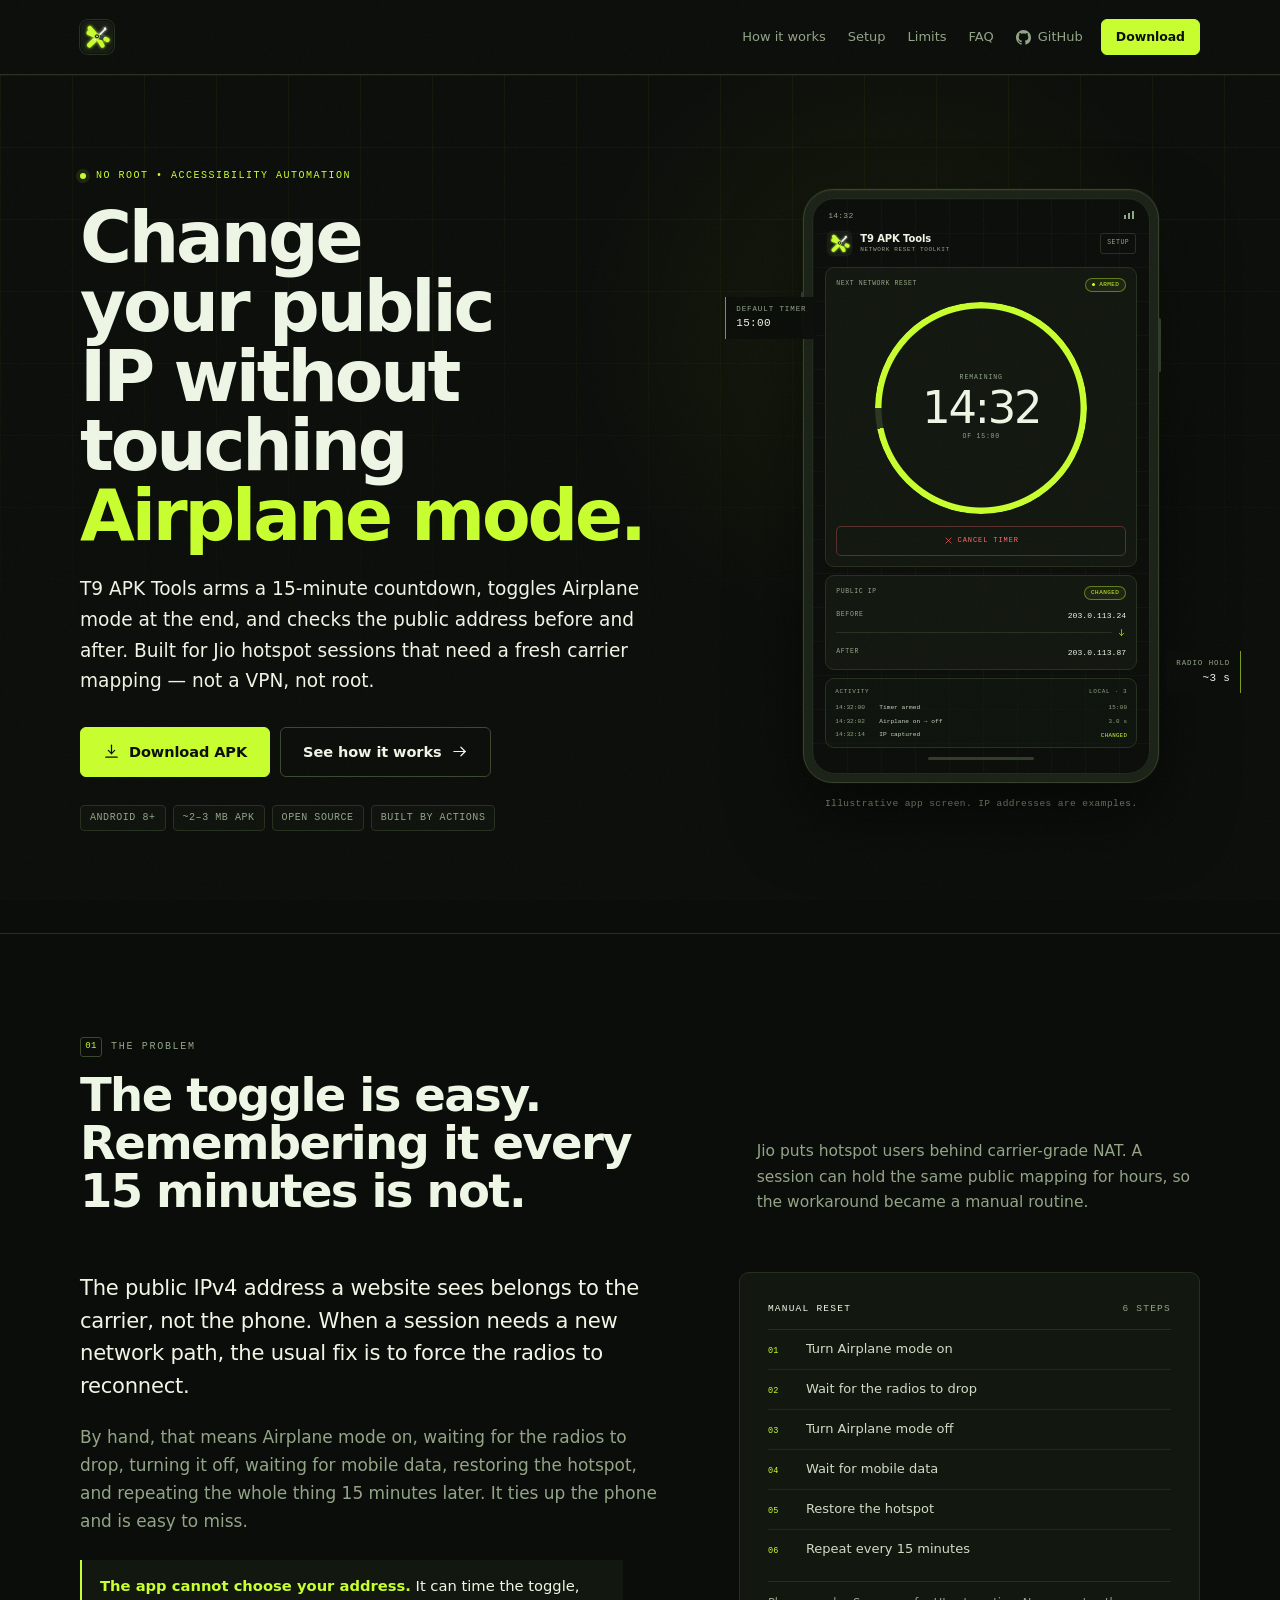
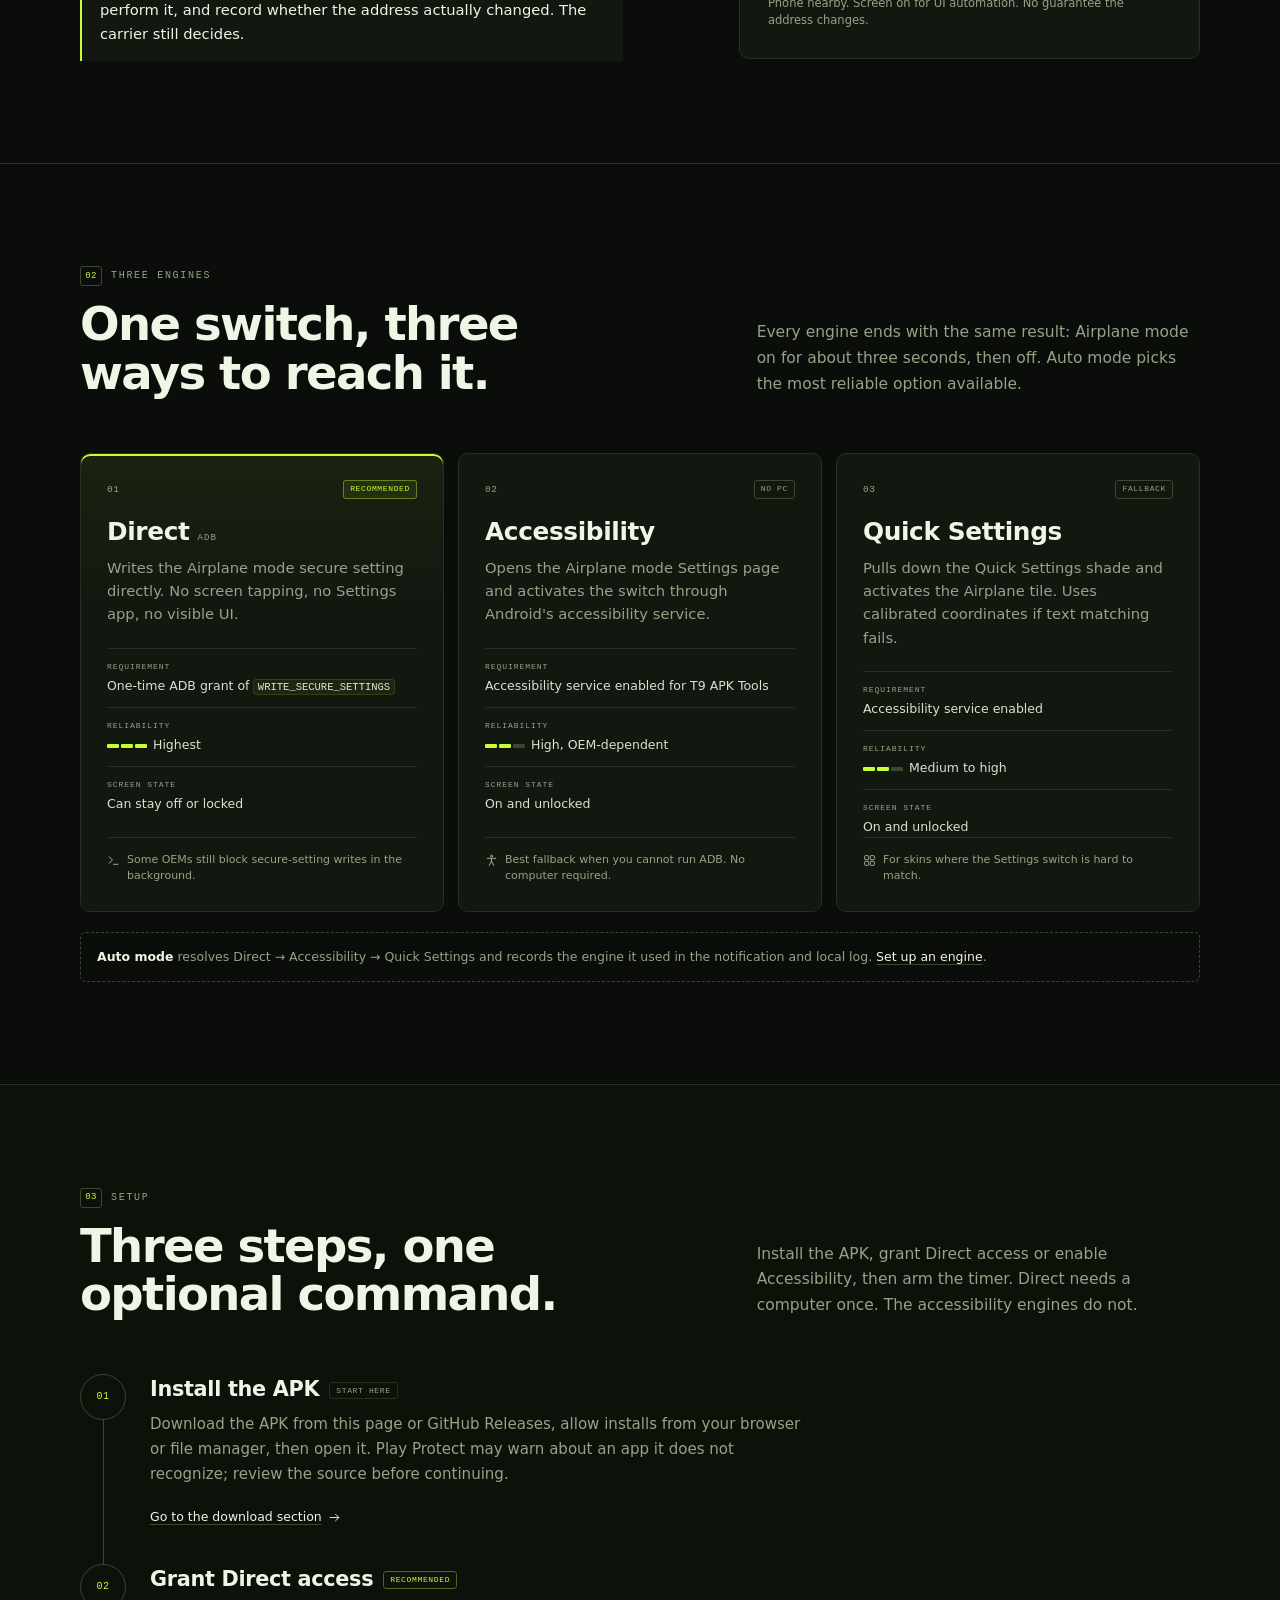
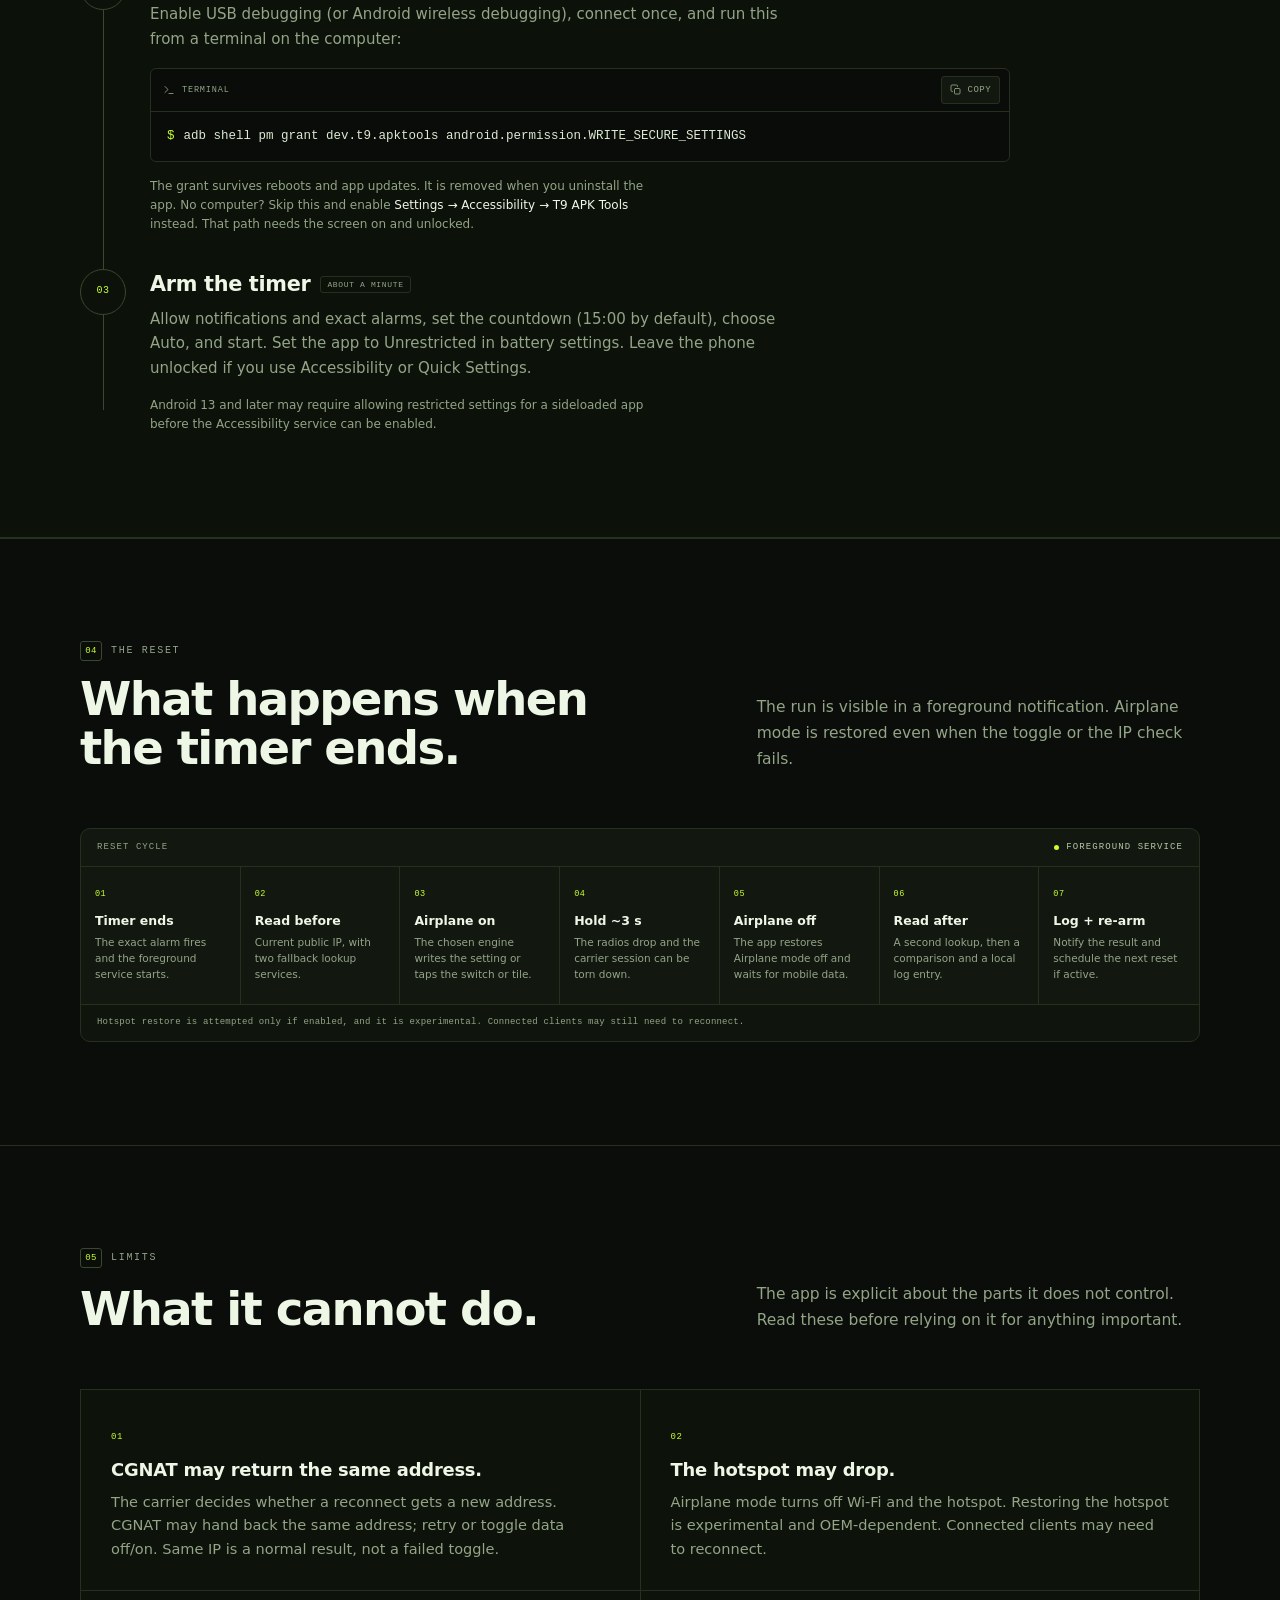
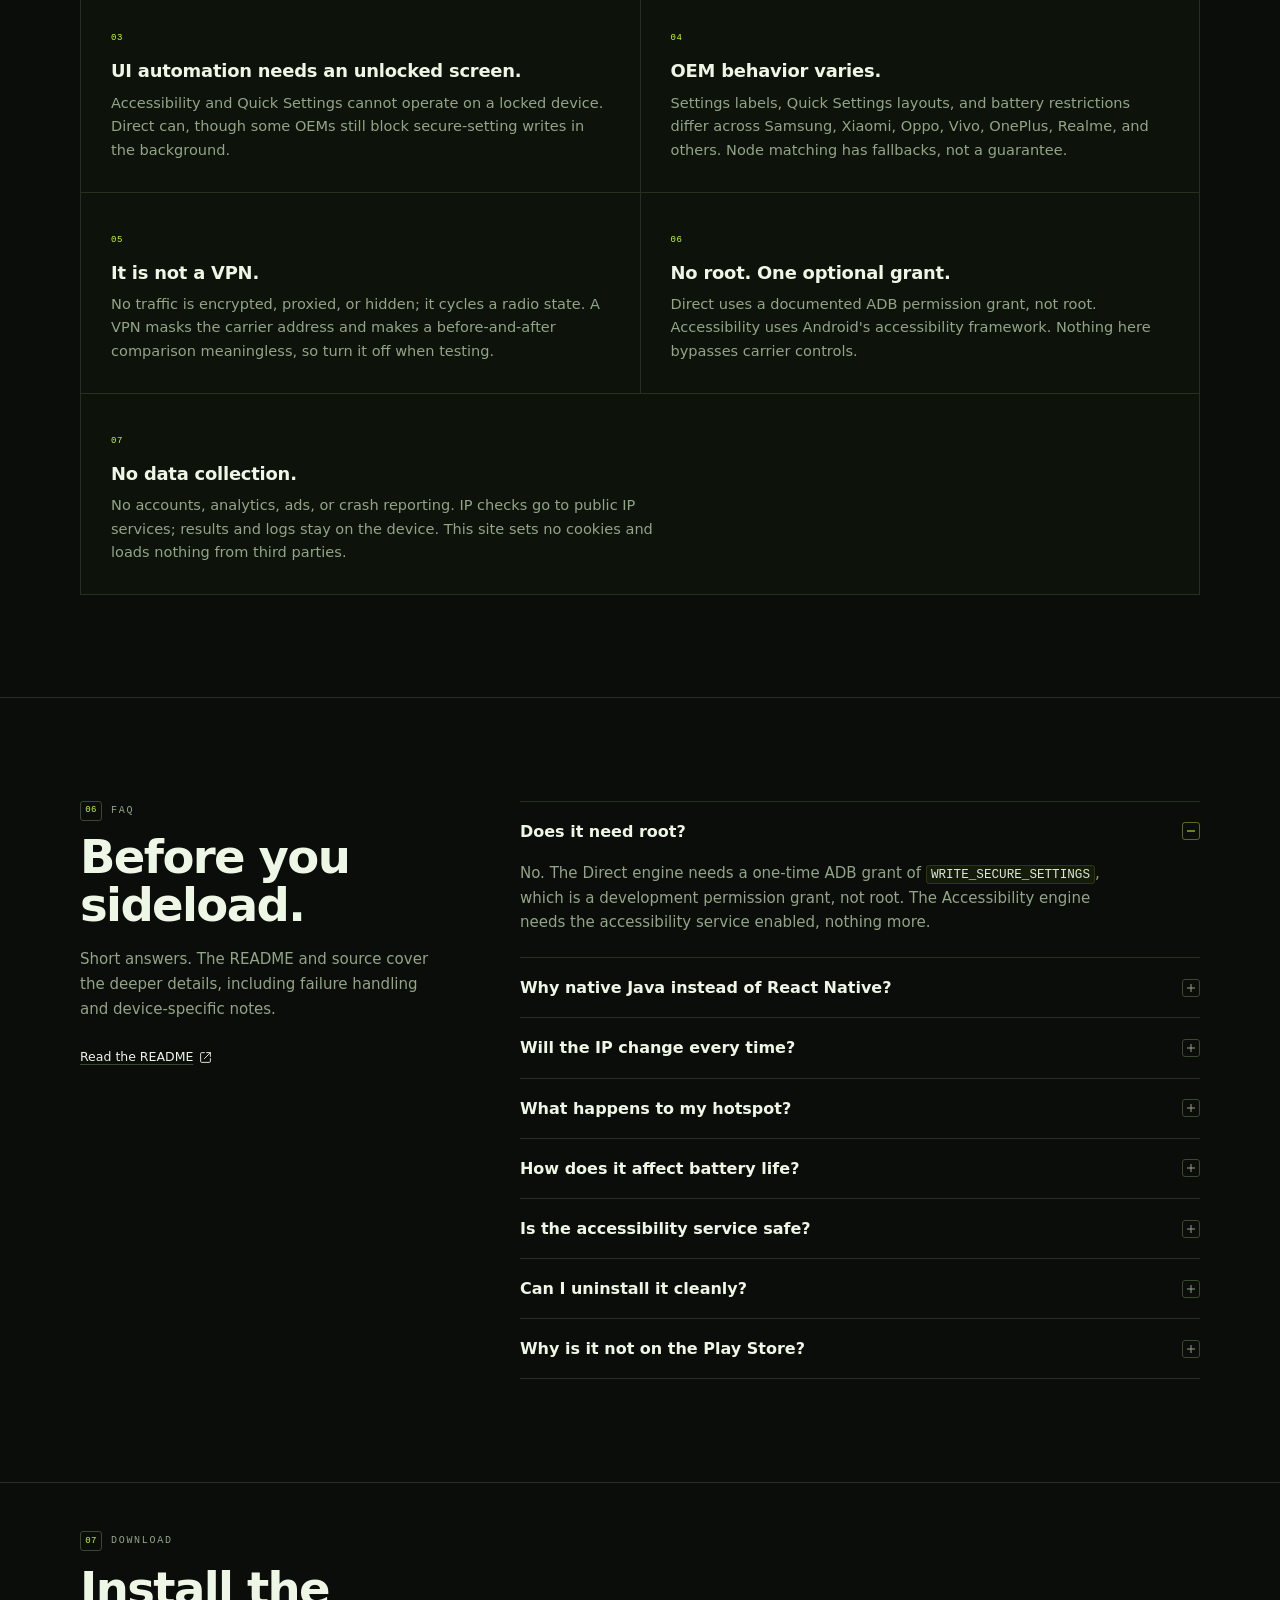
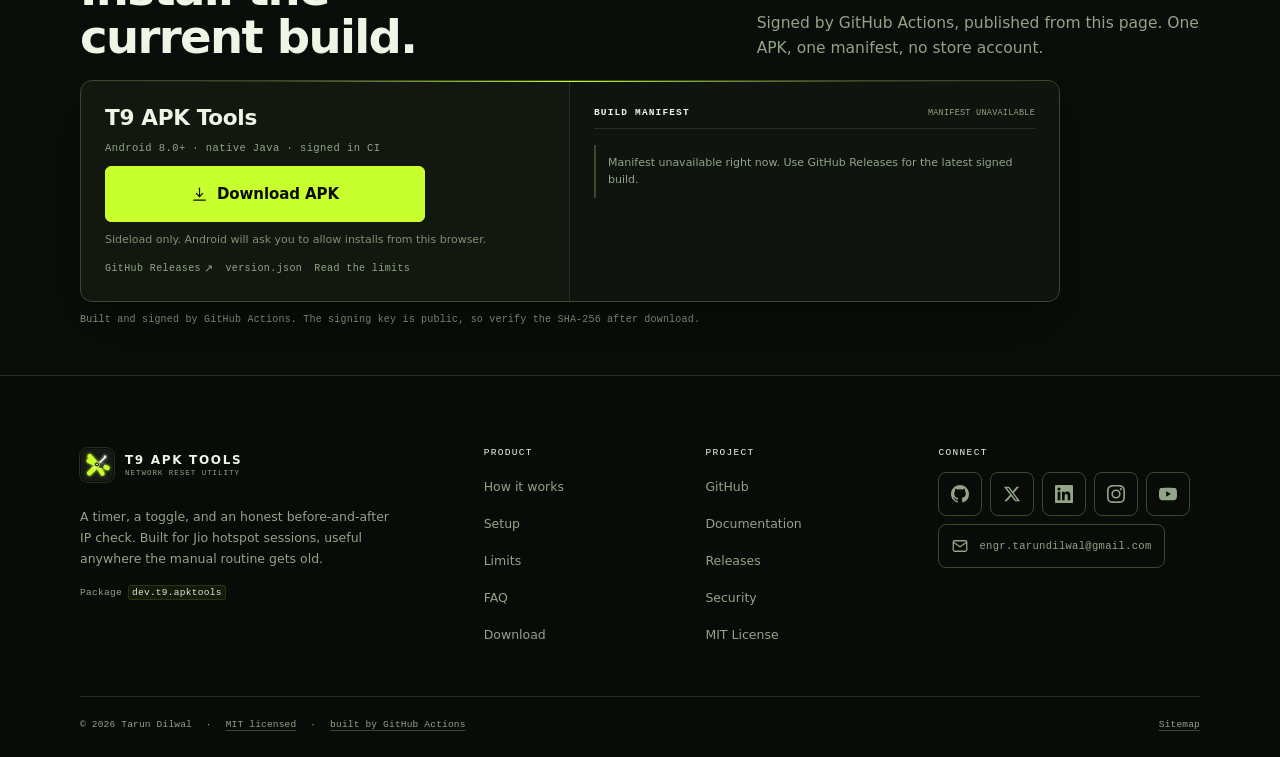
==== commit a5352981: "feat: SQLite history, before/after IP card, lock-screen fail-fast (v1.1.0)" ====
--- a/site/index.html
+++ b/site/index.html
@@ -1,4 +1,4 @@
-<!DOCTYPE html>
+﻿<!DOCTYPE html>
 <html lang="en">
 <head>
   <meta charset="utf-8">
@@ -8,11 +8,11 @@
   <meta name="theme-color" content="#0A0D09">
   <meta name="color-scheme" content="dark">
   <meta name="robots" content="index,follow">
+  <meta name="author" content="Tarun Dilwal">
   <link rel="canonical" href="https://engrtarun.github.io/t9-apk-tools/">
   <link rel="icon" href="favicon.svg" type="image/svg+xml">
   <link rel="stylesheet" href="styles.css">
   <script src="app.js" defer></script>
-
   <meta property="og:type" content="website">
   <meta property="og:site_name" content="T9 APK Tools">
   <meta property="og:title" content="T9 APK Tools — Change your public IP without touching Airplane mode">
@@ -21,7 +21,6 @@
   <meta name="twitter:card" content="summary">
   <meta name="twitter:title" content="T9 APK Tools — Change your public IP without touching Airplane mode">
   <meta name="twitter:description" content="A no-root Android timer for the Jio hotspot Airplane mode routine. Native Java, open source, built by GitHub Actions.">
-
   <script type="application/ld+json">
   {
     "@context": "https://schema.org",
@@ -34,14 +33,23 @@
     "downloadUrl": "https://engrtarun.github.io/t9-apk-tools/download/t9-apk-tools.apk",
     "codeRepository": "https://github.com/engrtarun/t9-apk-tools",
     "license": "https://opensource.org/license/mit/",
-    "author": { "@type": "Person", "name": "Tarun Panchal" },
+    "author": {
+      "@type": "Person",
+      "name": "Tarun Dilwal",
+      "sameAs": [
+        "https://github.com/engrtarundilwal",
+        "https://x.com/engrtarundilwal",
+        "https://www.linkedin.com/in/engrtarundilwal",
+        "https://www.instagram.com/engrtarundilwal/",
+        "https://www.youtube.com/@engrtarundilwal"
+      ]
+    },
     "offers": { "@type": "Offer", "price": "0", "priceCurrency": "USD" }
   }
   </script>
 </head>
 <body>
   <a class="skip-link" href="#main">Skip to content</a>
-
   <svg class="sprite" xmlns="http://www.w3.org/2000/svg" aria-hidden="true" focusable="false">
     <defs>
       <filter id="t9-logo-glow" x="-40%" y="-40%" width="180%" height="180%">
@@ -63,7 +71,6 @@
           <circle cx="54" cy="52" r="3" fill="#F2F5EC"/>
         </g>
       </symbol>
-
       <symbol id="i-download" viewBox="0 0 24 24"><g fill="none" stroke="currentColor" stroke-width="1.7" stroke-linecap="round" stroke-linejoin="round"><path d="M12 3v12"/><path d="m7.5 10.5 4.5 4.5 4.5-4.5"/><path d="M4 20h16"/></g></symbol>
       <symbol id="i-arrow-right" viewBox="0 0 24 24"><g fill="none" stroke="currentColor" stroke-width="1.7" stroke-linecap="round" stroke-linejoin="round"><path d="M4 12h16"/><path d="m14 6 6 6-6 6"/></g></symbol>
       <symbol id="i-external" viewBox="0 0 24 24"><g fill="none" stroke="currentColor" stroke-width="1.7" stroke-linecap="round" stroke-linejoin="round"><path d="M14 3h7v7"/><path d="M10 14 21 3"/><path d="M21 14v5a2 2 0 0 1-2 2H5a2 2 0 0 1-2-2V5a2 2 0 0 1 2-2h5"/></g></symbol>
@@ -80,40 +87,38 @@
       <symbol id="i-wifi" viewBox="0 0 24 24"><g fill="none" stroke="currentColor" stroke-width="1.7" stroke-linecap="round" stroke-linejoin="round"><path d="M3 8.5a15 15 0 0 1 18 0"/><path d="M6.5 12.5a10 10 0 0 1 11 0"/><path d="M10 16.5a5 5 0 0 1 4 0"/><circle cx="12" cy="20" r=".8" fill="currentColor" stroke="none"/></g></symbol>
       <symbol id="i-lock" viewBox="0 0 24 24"><g fill="none" stroke="currentColor" stroke-width="1.7" stroke-linecap="round" stroke-linejoin="round"><rect x="4" y="10" width="16" height="11" rx="2"/><path d="M8 10V7a4 4 0 0 1 8 0v3"/></g></symbol>
       <symbol id="i-alert" viewBox="0 0 24 24"><g fill="none" stroke="currentColor" stroke-width="1.7" stroke-linecap="round" stroke-linejoin="round"><path d="M12 3 2.5 20h19L12 3Z"/><path d="M12 9v5"/><path d="M12 17.5h.01"/></g></symbol>
+      <symbol id="i-x" viewBox="0 0 24 24"><path fill="currentColor" d="M18.244 2.25h3.308l-7.227 8.26 8.502 11.24H16.17l-5.214-6.817L4.99 21.75H1.68l7.73-8.835L1.254 2.25H8.08l4.713 6.231 5.451-6.231Zm-1.161 17.52h1.833L7.084 4.126H5.117l11.966 15.644Z"/></symbol>
+      <symbol id="i-linkedin" viewBox="0 0 24 24"><path fill="currentColor" d="M20.447 20.452h-3.554v-5.569c0-1.328-.027-3.037-1.852-3.037-1.853 0-2.136 1.445-2.136 2.939v5.667H9.351V9h3.414v1.561h.046c.477-.9 1.637-1.85 3.37-1.85 3.601 0 4.267 2.37 4.267 5.455v6.286ZM5.337 7.433a2.062 2.062 0 1 1 0-4.125 2.062 2.062 0 0 1 0 4.125Zm1.782 13.019H3.555V9h3.564v11.452ZM22.225 0H1.771C.792 0 0 .774 0 1.729v20.542C0 23.227.792 24 1.771 24h20.451C23.2 24 24 23.227 24 22.271V1.729C24 .774 23.2 0 22.222 0h.003Z"/></symbol>
+      <symbol id="i-instagram" viewBox="0 0 24 24"><path fill="currentColor" d="M12 2.163c3.204 0 3.584.012 4.85.07 3.252.148 4.771 1.691 4.919 4.919.058 1.265.069 1.645.069 4.849 0 3.205-.012 3.584-.069 4.849-.149 3.225-1.664 4.771-4.919 4.919-1.266.058-1.644.07-4.85.07-3.204 0-3.584-.012-4.849-.07-3.26-.149-4.771-1.699-4.919-4.92-.058-1.265-.07-1.644-.07-4.849 0-3.204.013-3.583.07-4.849.149-3.227 1.664-4.771 4.919-4.919 1.266-.057 1.645-.069 4.849-.069Zm0-2.163C8.741 0 8.333.014 7.053.072 2.695.272.273 2.69.073 7.052.014 8.333 0 8.741 0 12s.014 3.668.072 4.948c.2 4.358 2.618 6.78 6.98 6.98 1.281.058 1.689.072 4.948.072s3.668-.014 4.948-.072c4.354-.2 6.782-2.618 6.979-6.98.059-1.28.073-1.689.073-4.948s-.014-3.667-.072-4.947c-.196-4.354-2.617-6.78-6.979-6.98C15.668.014 15.259 0 12 0Zm0 5.838a6.162 6.162 0 1 0 0 12.324 6.162 6.162 0 0 0 0-12.324ZM12 16a4 4 0 1 1 0-8 4 4 0 0 1 0 8Zm6.406-11.845a1.44 1.44 0 1 0 0 2.881 1.44 1.44 0 0 0 0-2.881Z"/></symbol>
+      <symbol id="i-youtube" viewBox="0 0 24 24"><path fill="currentColor" d="M23.498 6.186a3.016 3.016 0 0 0-2.122-2.136C19.505 3.545 12 3.545 12 3.545s-7.505 0-9.377.505A3.017 3.017 0 0 0 .502 6.186C0 8.07 0 12 0 12s0 3.93.502 5.814a3.016 3.016 0 0 0 2.122 2.136c1.871.505 9.376.505 9.376.505s7.505 0 9.377-.505a3.015 3.015 0 0 0 2.122-2.136C24 15.93 24 12 24 12s0-3.93-.502-5.814ZM9.545 15.568V8.432L15.818 12l-6.273 3.568Z"/></symbol>
+      <symbol id="i-mail" viewBox="0 0 24 24"><g fill="none" stroke="currentColor" stroke-width="1.7" stroke-linecap="round" stroke-linejoin="round"><rect x="3" y="5" width="18" height="14" rx="2"/><path d="m3 7 9 6 9-6"/></g></symbol>
     </defs>
   </svg>
-
   <header class="site-header">
     <div class="shell header-inner">
-      <a class="brand" href="./" aria-label="T9 APK Tools — home">
+      <a class="brand" href="./">
         <svg class="brand-mark" viewBox="0 0 108 108" aria-hidden="true" focusable="false"><use href="#t9-logo"/></svg>
-        <span class="brand-text"><strong>T9 APK TOOLS</strong><span>NETWORK RESET UTILITY</span></span>
+        </a>
+      <a class="btn btn--lime btn--sm header-download" href="#download">
+        <svg class="icon" aria-hidden="true" focusable="false"><use href="#i-download"/></svg>
+        <span>Download</span>
       </a>
-
       <button class="nav-toggle" type="button" aria-expanded="false" aria-controls="site-nav" aria-label="Open menu" data-nav-toggle>
         <svg class="icon nav-toggle-open" aria-hidden="true" focusable="false"><use href="#i-menu"/></svg>
         <svg class="icon nav-toggle-close" aria-hidden="true" focusable="false"><use href="#i-close"/></svg>
       </button>
-
       <nav class="site-nav" id="site-nav" aria-label="Primary">
         <ul>
           <li><a href="#how-it-works">How it works</a></li>
           <li><a href="#setup">Setup</a></li>
           <li><a href="#limits">Limits</a></li>
           <li><a href="#faq">FAQ</a></li>
-          <li>
-            <a class="nav-github" href="https://github.com/engrtarun/t9-apk-tools" target="_blank" rel="noopener noreferrer">
-              <svg class="icon icon--github" aria-hidden="true" focusable="false"><use href="#i-github"/></svg>
-              <span>GitHub</span>
-              <span class="sr-only"> (opens in a new tab)</span>
-            </a>
-          </li>
+          <li><a class="nav-github" href="https://github.com/engrtarun/t9-apk-tools" target="_blank" rel="noopener noreferrer"><svg class="icon icon--github" aria-hidden="true" focusable="false"><use href="#i-github"/></svg><span>GitHub</span><span class="sr-only"> (opens in a new tab)</span></a></li>
           <li><a class="btn btn--lime btn--sm nav-download" href="#download">Download</a></li>
         </ul>
       </nav>
     </div>
   </header>
-
   <main id="main">
     <section class="hero" aria-labelledby="hero-title">
       <div class="shell hero-grid">
@@ -122,14 +127,8 @@
           <h1 id="hero-title">Change your public IP without touching <span class="hl">Airplane mode.</span></h1>
           <p class="hero-sub">T9 APK Tools arms a 15-minute countdown, toggles Airplane mode at the end, and checks the public address before and after. Built for Jio hotspot sessions that need a fresh carrier mapping — not a VPN, not root.</p>
           <div class="hero-actions">
-            <a class="btn btn--lime btn--lg" href="download/t9-apk-tools.apk" download data-apk-link>
-              <svg class="icon" aria-hidden="true" focusable="false"><use href="#i-download"/></svg>
-              <span>Download APK</span>
-            </a>
-            <a class="btn btn--ghost btn--lg" href="#how-it-works">
-              <span>See how it works</span>
-              <svg class="icon" aria-hidden="true" focusable="false"><use href="#i-arrow-right"/></svg>
-            </a>
+            <a class="btn btn--lime btn--lg" href="download/t9-apk-tools.apk" download data-apk-link><svg class="icon" aria-hidden="true" focusable="false"><use href="#i-download"/></svg><span>Download APK</span></a>
+            <a class="btn btn--ghost btn--lg" href="#how-it-works"><span>See how it works</span><svg class="icon" aria-hidden="true" focusable="false"><use href="#i-arrow-right"/></svg></a>
           </div>
           <ul class="chips" aria-label="At a glance">
             <li>Android 8+</li>
@@ -138,28 +137,21 @@
             <li>Built by Actions</li>
           </ul>
         </div>
-
         <figure class="hero-mock">
           <div class="mock-note mock-note--top" aria-hidden="true"><span>DEFAULT TIMER</span><strong>15:00</strong></div>
           <div class="mock-note mock-note--bottom" aria-hidden="true"><span>RADIO HOLD</span><strong>~3 s</strong></div>
-
           <div class="phone" role="img" aria-label="Illustrative T9 APK Tools screen. A 15-minute timer shows 14:32 remaining and is marked ARMED. The public IP changes from 203.0.113.24 to 203.0.113.87. Three local log lines show the timer armed, Airplane mode on and off, and the new IP captured.">
             <span class="phone-key phone-key--power" aria-hidden="true"></span>
             <span class="phone-key phone-key--volume" aria-hidden="true"></span>
             <div class="phone-screen">
               <div class="phone-status" aria-hidden="true"><time datetime="14:32">14:32</time><span class="phone-status-icons"><i></i><i></i><i></i></span></div>
-
               <div class="app-head">
                 <svg class="app-logo" viewBox="0 0 108 108" aria-hidden="true" focusable="false"><use href="#t9-logo"/></svg>
                 <div class="app-title"><strong>T9 APK Tools</strong><span>NETWORK RESET TOOLKIT</span></div>
                 <span class="app-setup">SETUP</span>
               </div>
-
               <div class="app-card">
-                <div class="app-card-head">
-                  <span>NEXT NETWORK RESET</span>
-                  <span class="pill pill--armed"><span class="pill-dot" aria-hidden="true"></span>ARMED</span>
-                </div>
+                <div class="app-card-head"><span>NEXT NETWORK RESET</span><span class="pill pill--armed"><span class="pill-dot" aria-hidden="true"></span>ARMED</span></div>
                 <div class="ring-wrap">
                   <div class="ring" aria-hidden="true"></div>
                   <div class="ring-face">
@@ -173,17 +165,12 @@
                   CANCEL TIMER
                 </div>
               </div>
-
               <div class="app-card app-card--ip">
-                <div class="app-card-head">
-                  <span>PUBLIC IP</span>
-                  <span class="pill pill--ok">CHANGED</span>
-                </div>
+                <div class="app-card-head"><span>PUBLIC IP</span><span class="pill pill--ok">CHANGED</span></div>
                 <div class="ip-line"><span>BEFORE</span><code>203.0.113.24</code></div>
-                <div class="ip-arrow" aria-hidden="true"><span></span><svg class="icon" viewBox="0 0 24 24" focusable="false"><use href="#i-download"/></svg></div>
+                <div class="ip-arrow" aria-hidden="true"><span></span><svg class="icon" viewBox="0 0 24 24" focusable="false"><use href="#i-arrow-right"/></svg></div>
                 <div class="ip-line"><span>AFTER</span><code>203.0.113.87</code></div>
               </div>
-
               <div class="app-log">
                 <div class="log-head"><span>ACTIVITY</span><span>LOCAL · 3</span></div>
                 <ol>
@@ -192,7 +179,6 @@
                   <li><time datetime="14:32:14">14:32:14</time><span>IP captured</span><em class="is-lime">CHANGED</em></li>
                 </ol>
               </div>
-
               <div class="phone-home" aria-hidden="true"></div>
             </div>
           </div>
@@ -200,7 +186,6 @@
         </figure>
       </div>
     </section>
-
     <section class="section" id="problem" aria-labelledby="problem-title">
       <div class="shell">
         <div class="section-head">
@@ -208,14 +193,12 @@
           <h2 id="problem-title">The toggle is easy. Remembering it every 15 minutes is not.</h2>
           <p class="section-intro">Jio puts hotspot users behind carrier-grade NAT. A session can hold the same public mapping for hours, so the workaround became a manual routine.</p>
         </div>
-
         <div class="problem-grid">
           <div class="prose">
             <p class="lede">The public IPv4 address a website sees belongs to the carrier, not the phone. When a session needs a new network path, the usual fix is to force the radios to reconnect.</p>
             <p>By hand, that means Airplane mode on, waiting for the radios to drop, turning it off, waiting for mobile data, restoring the hotspot, and repeating the whole thing 15 minutes later. It ties up the phone and is easy to miss.</p>
             <p class="callout"><strong>The app cannot choose your address.</strong> It can time the toggle, perform it, and record whether the address actually changed. The carrier still decides.</p>
           </div>
-
           <aside class="manual-panel" aria-label="Manual reset routine">
             <div class="panel-label"><span>MANUAL RESET</span><span>6 STEPS</span></div>
             <ol class="manual-list">
@@ -239,7 +222,6 @@
           <h2 id="engines-title">One switch, three ways to reach it.</h2>
           <p class="section-intro">Every engine ends with the same result: Airplane mode on for about three seconds, then off. Auto mode picks the most reliable option available.</p>
         </div>
-
         <div class="engine-grid">
           <article class="engine engine--direct" data-reveal>
             <div class="engine-top"><span class="engine-no">01</span><span class="badge badge--lime">Recommended</span></div>
@@ -252,7 +234,6 @@
             </dl>
             <p class="engine-note"><svg class="icon" aria-hidden="true" focusable="false"><use href="#i-terminal"/></svg>Some OEMs still block secure-setting writes in the background.</p>
           </article>
-
           <article class="engine" data-reveal>
             <div class="engine-top"><span class="engine-no">02</span><span class="badge">No PC</span></div>
             <h3>Accessibility</h3>
@@ -264,7 +245,6 @@
             </dl>
             <p class="engine-note"><svg class="icon" aria-hidden="true" focusable="false"><use href="#i-access"/></svg>Best fallback when you cannot run ADB. No computer required.</p>
           </article>
-
           <article class="engine" data-reveal>
             <div class="engine-top"><span class="engine-no">03</span><span class="badge">Fallback</span></div>
             <h3>Quick Settings</h3>
@@ -277,7 +257,6 @@
             <p class="engine-note"><svg class="icon" aria-hidden="true" focusable="false"><use href="#i-tiles"/></svg>For skins where the Settings switch is hard to match.</p>
           </article>
         </div>
-
         <p class="auto-note"><strong>Auto mode</strong> resolves Direct → Accessibility → Quick Settings and records the engine it used in the notification and local log. <a href="#setup">Set up an engine</a>.</p>
       </div>
     </section>
@@ -289,7 +268,6 @@
           <h2 id="setup-title">Three steps, one optional command.</h2>
           <p class="section-intro">Install the APK, grant Direct access or enable Accessibility, then arm the timer. Direct needs a computer once. The accessibility engines do not.</p>
         </div>
-
         <ol class="setup-timeline">
           <li class="setup-step">
             <div class="step-marker" aria-hidden="true">01</div>
@@ -299,13 +277,11 @@
               <a class="text-link" href="#download">Go to the download section<svg class="icon" aria-hidden="true" focusable="false"><use href="#i-arrow-right"/></svg></a>
             </div>
           </li>
-
           <li class="setup-step">
             <div class="step-marker" aria-hidden="true">02</div>
             <div class="step-body">
               <div class="step-head"><h3>Grant Direct access</h3><span class="step-tag step-tag--lime">Recommended</span></div>
               <p>Enable USB debugging (or Android wireless debugging), connect once, and run this from a terminal on the computer:</p>
-
               <div class="command-block">
                 <div class="command-head">
                   <span><svg class="icon" aria-hidden="true" focusable="false"><use href="#i-terminal"/></svg>Terminal</span>
@@ -319,11 +295,9 @@
                   <span class="prompt" aria-hidden="true">$</span><code id="adb-grant">adb shell pm grant dev.t9.apktools android.permission.WRITE_SECURE_SETTINGS</code>
                 </div>
               </div>
-
               <p class="step-note">The grant survives reboots and app updates. It is removed when you uninstall the app. No computer? Skip this and enable <strong>Settings → Accessibility → T9 APK Tools</strong> instead. That path needs the screen on and unlocked.</p>
             </div>
           </li>
-
           <li class="setup-step">
             <div class="step-marker" aria-hidden="true">03</div>
             <div class="step-body">
@@ -343,7 +317,6 @@
           <h2 id="sequence-title">What happens when the timer ends.</h2>
           <p class="section-intro">The run is visible in a foreground notification. Airplane mode is restored even when the toggle or the IP check fails.</p>
         </div>
-
         <div class="sequence-panel" data-reveal>
           <div class="sequence-head">
             <span>RESET CYCLE</span>
@@ -370,43 +343,14 @@
           <h2 id="limits-title">What it cannot do.</h2>
           <p class="section-intro">The app is explicit about the parts it does not control. Read these before relying on it for anything important.</p>
         </div>
-
         <div class="limits-grid">
-          <article class="limit" data-reveal>
-            <span class="limit-no">01</span>
-            <h3>CGNAT may return the same address.</h3>
-            <p>The carrier decides whether a reconnect gets a new address. CGNAT may hand back the same address; retry or toggle data off/on. Same IP is a normal result, not a failed toggle.</p>
-          </article>
-          <article class="limit" data-reveal>
-            <span class="limit-no">02</span>
-            <h3>The hotspot may drop.</h3>
-            <p>Airplane mode turns off Wi-Fi and the hotspot. Restoring the hotspot is experimental and OEM-dependent. Connected clients may need to reconnect.</p>
-          </article>
-          <article class="limit" data-reveal>
-            <span class="limit-no">03</span>
-            <h3>UI automation needs an unlocked screen.</h3>
-            <p>Accessibility and Quick Settings cannot operate on a locked device. Direct can, though some OEMs still block secure-setting writes in the background.</p>
-          </article>
-          <article class="limit" data-reveal>
-            <span class="limit-no">04</span>
-            <h3>OEM behavior varies.</h3>
-            <p>Settings labels, Quick Settings layouts, and battery restrictions differ across Samsung, Xiaomi, Oppo, Vivo, OnePlus, Realme, and others. Node matching has fallbacks, not a guarantee.</p>
-          </article>
-          <article class="limit" data-reveal>
-            <span class="limit-no">05</span>
-            <h3>It is not a VPN.</h3>
-            <p>No traffic is encrypted, proxied, or hidden; it cycles a radio state. A VPN masks the carrier address and makes a before-and-after comparison meaningless, so turn it off when testing.</p>
-          </article>
-          <article class="limit" data-reveal>
-            <span class="limit-no">06</span>
-            <h3>No root. One optional grant.</h3>
-            <p>Direct uses a documented ADB permission grant, not root. Accessibility uses Android's accessibility framework. Nothing here bypasses carrier controls.</p>
-          </article>
-          <article class="limit limit--wide" data-reveal>
-            <span class="limit-no">07</span>
-            <h3>No data collection.</h3>
-            <p>No accounts, analytics, ads, or crash reporting. IP checks go to public IP services; results and logs stay on the device. This site sets no cookies and loads nothing from third parties.</p>
-          </article>
+          <article class="limit" data-reveal><span class="limit-no">01</span><h3>CGNAT may return the same address.</h3><p>The carrier decides whether a reconnect gets a new address. CGNAT may hand back the same address; retry or toggle data off/on. Same IP is a normal result, not a failed toggle.</p></article>
+          <article class="limit" data-reveal><span class="limit-no">02</span><h3>The hotspot may drop.</h3><p>Airplane mode turns off Wi-Fi and the hotspot. Restoring the hotspot is experimental and OEM-dependent. Connected clients may need to reconnect.</p></article>
+          <article class="limit" data-reveal><span class="limit-no">03</span><h3>UI automation needs an unlocked screen.</h3><p>Accessibility and Quick Settings cannot operate on a locked device. Direct can, though some OEMs still block secure-setting writes in the background.</p></article>
+          <article class="limit" data-reveal><span class="limit-no">04</span><h3>OEM behavior varies.</h3><p>Settings labels, Quick Settings layouts, and battery restrictions differ across Samsung, Xiaomi, Oppo, Vivo, OnePlus, Realme, and others. Node matching has fallbacks, not a guarantee.</p></article>
+          <article class="limit" data-reveal><span class="limit-no">05</span><h3>It is not a VPN.</h3><p>No traffic is encrypted, proxied, or hidden; it cycles a radio state. A VPN masks the carrier address and makes a before-and-after comparison meaningless, so turn it off when testing.</p></article>
+          <article class="limit" data-reveal><span class="limit-no">06</span><h3>No root. One optional grant.</h3><p>Direct uses a documented ADB permission grant, not root. Accessibility uses Android's accessibility framework. Nothing here bypasses carrier controls.</p></article>
+          <article class="limit limit--wide" data-reveal><span class="limit-no">07</span><h3>No data collection.</h3><p>No accounts, analytics, ads, or crash reporting. IP checks go to public IP services; results and logs stay on the device. This site sets no cookies and loads nothing from third parties.</p></article>
         </div>
       </div>
     </section>
@@ -419,40 +363,15 @@
           <p>Short answers. The README and source cover the deeper details, including failure handling and device-specific notes.</p>
           <a class="text-link" href="https://github.com/engrtarun/t9-apk-tools#readme" target="_blank" rel="noopener noreferrer">Read the README<svg class="icon" aria-hidden="true" focusable="false"><use href="#i-external"/></svg><span class="sr-only"> (opens in a new tab)</span></a>
         </div>
-
         <div class="faq-list">
-          <details class="faq-item" open>
-            <summary><span class="faq-question">Does it need root?</span><span class="faq-icon" aria-hidden="true"></span></summary>
-            <div class="faq-answer"><p>No. The Direct engine needs a one-time ADB grant of <code>WRITE_SECURE_SETTINGS</code>, which is a development permission grant, not root. The Accessibility engine needs the accessibility service enabled, nothing more.</p></div>
-          </details>
-          <details class="faq-item">
-            <summary><span class="faq-question">Why native Java instead of React Native?</span><span class="faq-icon" aria-hidden="true"></span></summary>
-            <div class="faq-answer"><p>The core is an Android <code>AccessibilityService</code>: a system-bound service with a manifest declaration, a lifecycle controlled by Android, and direct access to accessibility node trees. JavaScript cannot implement it. React Native would add a bridge and tens of megabytes while still needing the same native service. Native Java keeps the APK small and the permission behavior explicit.</p></div>
-          </details>
-          <details class="faq-item">
-            <summary><span class="faq-question">Will the IP change every time?</span><span class="faq-icon" aria-hidden="true"></span></summary>
-            <div class="faq-answer"><p>No. The carrier controls CGNAT assignment. The app automates the toggle and reports whether the address changed. CGNAT may hand back the same address; retry or toggle data off/on.</p></div>
-          </details>
-          <details class="faq-item">
-            <summary><span class="faq-question">What happens to my hotspot?</span><span class="faq-icon" aria-hidden="true"></span></summary>
-            <div class="faq-answer"><p>Airplane mode turns it off. The optional hotspot restore is experimental and cannot guarantee that clients reconnect cleanly. You may need to turn the hotspot back on manually.</p></div>
-          </details>
-          <details class="faq-item">
-            <summary><span class="faq-question">How does it affect battery life?</span><span class="faq-icon" aria-hidden="true"></span></summary>
-            <div class="faq-answer"><p>It is not an always-on VPN or a persistent scanner. The app schedules an exact alarm and runs a short foreground service when the reset starts. Set battery usage to Unrestricted; aggressive OEM managers can still kill background work.</p></div>
-          </details>
-          <details class="faq-item">
-            <summary><span class="faq-question">Is the accessibility service safe?</span><span class="faq-icon" aria-hidden="true"></span></summary>
-            <div class="faq-answer"><p>It is powerful by design: Android grants broad window access while the service is enabled. The app limits inspection and clicks to the Airplane mode flow, keeps data on-device, and stores nothing remotely. Disable the service when you are not using it.</p></div>
-          </details>
-          <details class="faq-item">
-            <summary><span class="faq-question">Can I uninstall it cleanly?</span><span class="faq-icon" aria-hidden="true"></span></summary>
-            <div class="faq-answer"><p>Yes. Uninstalling removes the app, its local logs and settings, and the ADB grant. Nothing is stored on a server.</p></div>
-          </details>
-          <details class="faq-item">
-            <summary><span class="faq-question">Why is it not on the Play Store?</span><span class="faq-icon" aria-hidden="true"></span></summary>
-            <div class="faq-answer"><p>It is a niche sideload utility that relies on an optional ADB grant and an accessibility service. Publishing a signed APK through GitHub Pages and Releases keeps distribution simple and auditable.</p></div>
-          </details>
+          <details class="faq-item" open><summary><span class="faq-question">Does it need root?</span><span class="faq-icon" aria-hidden="true"></span></summary><div class="faq-answer"><p>No. The Direct engine needs a one-time ADB grant of <code>WRITE_SECURE_SETTINGS</code>, which is a development permission grant, not root. The Accessibility engine needs the accessibility service enabled, nothing more.</p></div></details>
+          <details class="faq-item"><summary><span class="faq-question">Why native Java instead of React Native?</span><span class="faq-icon" aria-hidden="true"></span></summary><div class="faq-answer"><p>The core is an Android <code>AccessibilityService</code>: a system-bound service with a manifest declaration, a lifecycle controlled by Android, and direct access to accessibility node trees. JavaScript cannot implement it. React Native would add a bridge and tens of megabytes while still needing the same native service. Native Java keeps the APK small and the permission behavior explicit.</p></div></details>
+          <details class="faq-item"><summary><span class="faq-question">Will the IP change every time?</span><span class="faq-icon" aria-hidden="true"></span></summary><div class="faq-answer"><p>No. The carrier controls CGNAT assignment. The app automates the toggle and reports whether the address changed. CGNAT may hand back the same address; retry or toggle data off/on.</p></div></details>
+          <details class="faq-item"><summary><span class="faq-question">What happens to my hotspot?</span><span class="faq-icon" aria-hidden="true"></span></summary><div class="faq-answer"><p>Airplane mode turns it off. The optional hotspot restore is experimental and cannot guarantee that clients reconnect cleanly. You may need to turn the hotspot back on manually.</p></div></details>
+          <details class="faq-item"><summary><span class="faq-question">How does it affect battery life?</span><span class="faq-icon" aria-hidden="true"></span></summary><div class="faq-answer"><p>It is not an always-on VPN or a persistent scanner. The app schedules an exact alarm and runs a short foreground service when the reset starts. Set battery usage to Unrestricted; aggressive OEM managers can still kill background work.</p></div></details>
+          <details class="faq-item"><summary><span class="faq-question">Is the accessibility service safe?</span><span class="faq-icon" aria-hidden="true"></span></summary><div class="faq-answer"><p>It is powerful by design: Android grants broad window access while the service is enabled. The app limits inspection and clicks to the Airplane mode flow, keeps data on-device, and stores nothing remotely. Disable the service when you are not using it.</p></div></details>
+          <details class="faq-item"><summary><span class="faq-question">Can I uninstall it cleanly?</span><span class="faq-icon" aria-hidden="true"></span></summary><div class="faq-answer"><p>Yes. Uninstalling removes the app, its local logs and settings, and the ADB grant. Nothing is stored on a server.</p></div></details>
+          <details class="faq-item"><summary><span class="faq-question">Why is it not on the Play Store?</span><span class="faq-icon" aria-hidden="true"></span></summary><div class="faq-answer"><p>It is a niche sideload utility that relies on an optional ADB grant and an accessibility service. Publishing a signed APK through GitHub Pages and Releases keeps distribution simple and auditable.</p></div></details>
         </div>
       </div>
     </section>
@@ -462,71 +381,51 @@
         <div class="section-head">
           <p class="kicker"><span>07</span> DOWNLOAD</p>
           <h2 id="download-title">Install the current build.</h2>
-          <p class="section-intro">The APK is built, signed, and published by GitHub Actions. The manifest below is read from <code>download/version.json</code> in the same deployment.</p>
-        </div>
-
-        <div class="download-panel" data-reveal>
-          <div class="download-bar">
-            <span>BUILD / ANDROID</span>
-            <span class="build-state" id="build-state">Metadata is published by CI with each build.</span>
-          </div>
-
-          <div class="download-grid">
-            <div class="download-copy">
-              <h3>Direct APK</h3>
-              <p>Android 8.0 or newer. Native Java. Sideload only; allow installs from your browser or file manager when prompted.</p>
-              <a class="btn btn--lime btn--lg download-btn" id="apk-link" href="download/t9-apk-tools.apk" download data-apk-link>
-                <svg class="icon" aria-hidden="true" focusable="false"><use href="#i-download"/></svg>
-                <span>Download APK</span>
-              </a>
-              <p class="download-note">If the APK is not on this deployment yet, use GitHub Releases for the latest tagged build.</p>
-              <div class="download-links">
-                <a href="https://github.com/engrtarun/t9-apk-tools/releases" id="release-link" target="_blank" rel="noopener noreferrer">GitHub Releases<svg class="icon" aria-hidden="true" focusable="false"><use href="#i-external"/></svg><span class="sr-only"> (opens in a new tab)</span></a>
-                <a href="download/version.json">version.json</a>
-                <a href="#limits">Read the limits</a>
-              </div>
-              <ul class="download-facts">
-                <li>No account or Play Store listing</li>
-                <li>MIT licensed, source available</li>
-                <li>No analytics or ads</li>
-              </ul>
-            </div>
-
-            <div class="manifest">
-              <div class="manifest-head">
-                <h3>Build manifest</h3>
-                <span>VERIFY BEFORE INSTALL</span>
-              </div>
-              <dl class="meta-list">
-                <div class="meta-row"><dt>File</dt><dd><code id="apk-file">t9-apk-tools.apk</code></dd></div>
-                <div class="meta-row"><dt>Version</dt><dd id="apk-version">—</dd></div>
-                <div class="meta-row"><dt>Size</dt><dd id="apk-size">—</dd></div>
-                <div class="meta-row meta-row--stack">
-                  <dt>SHA-256</dt>
-                  <dd>
-                    <code id="apk-sha">—</code>
-                    <button class="copy-btn copy-btn--icon" type="button" data-copy-target="apk-sha" data-copy-name="SHA-256 checksum" aria-label="Copy SHA-256 checksum" hidden>
-                      <svg class="icon copy-icon" aria-hidden="true" focusable="false"><use href="#i-copy"/></svg>
-                      <svg class="icon check-icon" aria-hidden="true" focusable="false"><use href="#i-check"/></svg>
-                      <span class="sr-only" data-copy-label>Copy checksum</span>
-                    </button>
-                  </dd>
-                </div>
-                <div class="meta-row meta-row--stack"><dt>Signer SHA-256</dt><dd><code id="apk-signer">—</code></dd></div>
-                <div class="meta-row"><dt>Built</dt><dd><time id="apk-built">—</time></dd></div>
-                <div class="meta-row"><dt>Commit</dt><dd><a id="apk-commit" href="https://github.com/engrtarun/t9-apk-tools/commits/main" target="_blank" rel="noopener noreferrer">—</a></dd></div>
-                <div class="meta-row"><dt>Workflow</dt><dd><a id="apk-run" href="#" hidden>View run</a><span id="apk-run-empty">—</span></dd></div>
-                <div class="meta-row"><dt>Release</dt><dd><a id="apk-release" href="https://github.com/engrtarun/t9-apk-tools/releases" target="_blank" rel="noopener noreferrer">GitHub Releases<span class="sr-only"> (opens in a new tab)</span></a></dd>
-              </dl>
-            </div>
-          </div>
-
-          <div class="provenance">
-            <h3>Build provenance</h3>
-            <p>The APK and this metadata are produced by the same GitHub Actions run. Compare the SHA-256 after downloading and confirm the signer fingerprint. Builds use the project's public community signing key, so the signature is an update-compatibility check, not proof of authorship. <a href="https://github.com/engrtarun/t9-apk-tools/blob/main/SECURITY.md" target="_blank" rel="noopener noreferrer">Read SECURITY.md<span class="sr-only"> (opens in a new tab)</span></a>.</p>
-            <noscript><p>Metadata needs JavaScript to load. The direct APK link and GitHub Releases still work.</p></noscript>
-          </div>
-        </div>
+          <p class="section-intro">Signed by GitHub Actions, published from this page. One APK, one manifest, no store account.</p>
+        </div>
+        <div class="download-card" data-download-card data-reveal>
+          <div class="download-copy">
+            <div class="download-title-row">
+              <h3>T9 APK Tools</h3>
+              <span class="version-chip" data-meta="version"></span>
+            </div>
+            <p class="download-lede">Android 8.0+ · native Java · signed in CI</p>
+            <a class="btn btn--lime btn--lg download-btn" id="apk-link" href="download/t9-apk-tools.apk" download data-apk-link>
+              <svg class="icon" aria-hidden="true" focusable="false"><use href="#i-download"/></svg>
+              <span>Download APK</span>
+            </a>
+            <p class="download-note">Sideload only. Android will ask you to allow installs from this browser.</p>
+            <div class="download-links">
+              <a href="https://github.com/engrtarun/t9-apk-tools/releases" id="release-link" target="_blank" rel="noopener noreferrer"><span>GitHub Releases</span><span class="ext-arrow" aria-hidden="true">↗</span><span class="sr-only"> (opens in a new tab)</span></a>
+              <a href="download/version.json">version.json</a>
+              <a href="#limits">Read the limits</a>
+            </div>
+          </div>
+          <div class="manifest">
+            <div class="manifest-head">
+              <span>BUILD MANIFEST</span>
+              <span class="build-state" id="build-state">READING VERSION.JSON</span>
+            </div>
+            <dl class="meta-list" data-motion-stagger>
+              <div class="meta-row"><dt>Version</dt><dd><span data-meta="version"></span><small class="meta-code" data-meta="version-code"></small></dd></div>
+              <div class="meta-row"><dt>Size</dt><dd data-meta="size"></dd></div>
+              <div class="meta-row"><dt>Built</dt><dd><time data-meta="built"></time></dd></div>
+              <div class="meta-row"><dt>Commit</dt><dd><a id="commit-link" href="https://github.com/engrtarun/t9-apk-tools/commits/main" target="_blank" rel="noopener noreferrer"><span data-meta="commit"></span></a></dd></div>
+              <div class="meta-row"><dt>Signer</dt><dd><code data-meta="signer"></code></dd></div>
+            </dl>
+            <div class="manifest-foot">
+              <span class="manifest-label">SHA-256</span>
+              <code id="apk-sha" data-meta="sha256"></code>
+              <button class="copy-btn copy-btn--icon" type="button" data-copy-target="apk-sha" data-copy-name="SHA-256 checksum" aria-label="Copy SHA-256 checksum" hidden>
+                <svg class="icon copy-icon" aria-hidden="true" focusable="false"><use href="#i-copy"/></svg>
+                <svg class="icon check-icon" aria-hidden="true" focusable="false"><use href="#i-check"/></svg>
+                <span class="sr-only" data-copy-label>Copy checksum</span>
+              </button>
+            </div>
+            <p class="download-fallback">Manifest unavailable right now. Use GitHub Releases for the latest signed build.</p>
+          </div>
+        </div>
+        <p class="download-provenance">Built and signed by GitHub Actions. The signing key is public, so verify the SHA-256 after download.</p>
       </div>
     </section>
 
@@ -536,14 +435,13 @@
     <div class="shell">
       <div class="footer-grid">
         <div class="footer-brand">
-          <a class="brand" href="./" aria-label="T9 APK Tools — home">
+          <a class="brand" href="./">
             <svg class="brand-mark" viewBox="0 0 108 108" aria-hidden="true" focusable="false"><use href="#t9-logo"/></svg>
             <span class="brand-text"><strong>T9 APK TOOLS</strong><span>NETWORK RESET UTILITY</span></span>
           </a>
           <p>A timer, a toggle, and an honest before-and-after IP check. Built for Jio hotspot sessions, useful anywhere the manual routine gets old.</p>
           <p class="footer-package">Package <code>dev.t9.apktools</code></p>
         </div>
-
         <nav class="footer-col" aria-labelledby="footer-product">
           <h2 class="footer-heading" id="footer-product">Product</h2>
           <ul>
@@ -554,7 +452,6 @@
             <li><a href="#download">Download</a></li>
           </ul>
         </nav>
-
         <nav class="footer-col" aria-labelledby="footer-project">
           <h2 class="footer-heading" id="footer-project">Project</h2>
           <ul>
@@ -565,21 +462,24 @@
             <li><a href="https://github.com/engrtarun/t9-apk-tools/blob/main/LICENSE" target="_blank" rel="noopener noreferrer">MIT License<span class="sr-only"> (opens in a new tab)</span></a></li>
           </ul>
         </nav>
-
-        <div class="footer-col footer-privacy" id="privacy">
-          <h2 class="footer-heading">Privacy</h2>
-          <p>No accounts, analytics, ads, or cookies. The app's only network calls are public-IP lookups. Logs stay on the device and can be cleared in the app.</p>
-          <a class="text-link" href="https://github.com/engrtarun/t9-apk-tools#privacy-and-security" target="_blank" rel="noopener noreferrer">Privacy note<svg class="icon" aria-hidden="true" focusable="false"><use href="#i-external"/></svg><span class="sr-only"> (opens in a new tab)</span></a>
-        </div>
-      </div>
-
+        <div class="footer-col footer-connect">
+          <h2 class="footer-heading" id="footer-connect">Connect</h2>
+          <ul class="social-links">
+            <li><a href="https://github.com/engrtarundilwal" target="_blank" rel="noopener noreferrer me" aria-label="Tarun Dilwal on GitHub"><svg class="icon" aria-hidden="true" focusable="false"><use href="#i-github"/></svg></a></li>
+            <li><a href="https://x.com/engrtarundilwal" target="_blank" rel="noopener noreferrer me" aria-label="Tarun Dilwal on X"><svg class="icon" aria-hidden="true" focusable="false"><use href="#i-x"/></svg></a></li>
+            <li><a href="https://www.linkedin.com/in/engrtarundilwal" target="_blank" rel="noopener noreferrer me" aria-label="Tarun Dilwal on LinkedIn"><svg class="icon" aria-hidden="true" focusable="false"><use href="#i-linkedin"/></svg></a></li>
+            <li><a href="https://www.instagram.com/engrtarundilwal/" target="_blank" rel="noopener noreferrer me" aria-label="Tarun Dilwal on Instagram"><svg class="icon" aria-hidden="true" focusable="false"><use href="#i-instagram"/></svg></a></li>
+            <li><a href="https://www.youtube.com/@engrtarundilwal" target="_blank" rel="noopener noreferrer me" aria-label="Tarun Dilwal on YouTube"><svg class="icon" aria-hidden="true" focusable="false"><use href="#i-youtube"/></svg></a></li>
+            <li class="social-email"><a href="mailto:engr.tarundilwal@gmail.com" aria-label="Email Tarun Dilwal: engr.tarundilwal@gmail.com"><svg class="icon" aria-hidden="true" focusable="false"><use href="#i-mail"/></svg><span>engr.tarundilwal@gmail.com</span></a></li>
+          </ul>
+        </div>
+      </div>
       <div class="footer-bottom">
-        <p>© <span id="year">2026</span> T9 APK Tools <span class="sep">·</span> <a href="https://github.com/engrtarun/t9-apk-tools/blob/main/LICENSE" target="_blank" rel="noopener noreferrer">MIT licensed</a></p>
-        <p><a href="https://github.com/engrtarun/t9-apk-tools/actions" target="_blank" rel="noopener noreferrer">Built by GitHub Actions</a><span class="sep">·</span><a href="sitemap.xml">Sitemap</a></p>
+        <p>© <span id="year">2026</span> Tarun Dilwal <span class="sep">·</span> <a href="https://github.com/engrtarun/t9-apk-tools/blob/main/LICENSE" target="_blank" rel="noopener noreferrer">MIT licensed</a> <span class="sep">·</span> <a href="https://github.com/engrtarun/t9-apk-tools/actions" target="_blank" rel="noopener noreferrer">built by GitHub Actions</a></p>
+        <p><a href="sitemap.xml">Sitemap</a></p>
       </div>
     </div>
   </footer>
-
   <p class="sr-only" id="copy-status" role="status" aria-live="polite"></p>
 </body>
 </html>
--- a/site/styles.css
+++ b/site/styles.css
@@ -1,29 +1,35 @@
-/* ============================================================
+﻿/* ==========================================================================
    T9 APK Tools — static landing page
-   Palette and type are matched to the Android app.
-   ============================================================ */
+   Dark instrument-panel system. No fonts, frameworks, or remote assets.
+   ========================================================================== */
 
 :root {
-  color-scheme: dark;
   --bg: #0A0D09;
   --surface: #121810;
   --surface-2: #1A2116;
   --border: #26301F;
-  --border-strong: #36432C;
+  --border-strong: #3A482F;
   --lime: #C8FF2E;
   --lime-bright: #D9FF5C;
-  --lime-soft: rgba(200, 255, 46, 0.08);
-  --lime-line: rgba(200, 255, 46, 0.28);
   --text: #EEF6E6;
-  --body: #B9C8AE;
   --muted: #93A487;
   --danger: #FF6B6B;
-  --font-sans: ui-sans-serif, system-ui, -apple-system, "Segoe UI", Roboto, sans-serif;
-  --font-mono: ui-monospace, "Cascadia Code", "SFMono-Regular", Menlo, Consolas, monospace;
-  --shell: 1180px;
-  --gutter: clamp(20px, 5vw, 44px);
-  --header-h: 68px;
-  --ease: cubic-bezier(0.22, 0.7, 0.2, 1);
+  --ink: #0A0D09;
+
+  --font-sans: system-ui, -apple-system, "Segoe UI", Roboto, "Helvetica Neue", Arial, sans-serif;
+  --font-mono: ui-monospace, SFMono-Regular, "Cascadia Mono", "Segoe UI Mono", Menlo, Consolas, "Liberation Mono", monospace;
+
+  --wrap: 1200px;
+  --gutter: clamp(18px, 4vw, 40px);
+  --radius: 10px;
+  --radius-sm: 6px;
+
+  --step--1: clamp(0.76rem, 0.73rem + 0.12vw, 0.84rem);
+  --step-0: clamp(0.98rem, 0.94rem + 0.18vw, 1.06rem);
+  --step-1: clamp(1.16rem, 1.06rem + 0.4vw, 1.4rem);
+  --step-2: clamp(1.5rem, 1.3rem + 0.85vw, 2.05rem);
+  --step-3: clamp(1.95rem, 1.55rem + 1.7vw, 3rem);
+  --step-4: clamp(2.35rem, 1.55rem + 3.6vw, 5rem);
 }
 
 *,
@@ -31,78 +37,110 @@
 *::after { box-sizing: border-box; }
 
 html {
+  scroll-behavior: smooth;
+  scroll-padding-top: 94px;
+  -webkit-text-size-adjust: 100%;
   background: var(--bg);
-  scroll-behavior: smooth;
-  scroll-padding-top: calc(var(--header-h) + 24px);
-  -webkit-text-size-adjust: 100%;
 }
 
 body {
   margin: 0;
   min-width: 280px;
-  background: transparent;
+  background-color: var(--bg);
   color: var(--text);
   font-family: var(--font-sans);
-  font-size: 16px;
-  line-height: 1.6;
+  font-size: var(--step-0);
+  line-height: 1.65;
+  overflow-wrap: break-word;
   -webkit-font-smoothing: antialiased;
   text-rendering: optimizeLegibility;
-  overflow-x: hidden;
-}
-
-body::before,
-body::after {
+}
+
+body::before {
   content: "";
   position: fixed;
   inset: 0;
-  z-index: -1;
+  z-index: 90;
   pointer-events: none;
-}
-
-body::before {
-  background:
-    radial-gradient(920px 620px at 82% -8%, rgba(200, 255, 46, 0.085), transparent 62%),
-    radial-gradient(760px 560px at -10% 28%, rgba(200, 255, 46, 0.035), transparent 62%),
-    linear-gradient(rgba(255, 255, 255, 0.022) 1px, transparent 1px),
-    linear-gradient(90deg, rgba(255, 255, 255, 0.022) 1px, transparent 1px);
-  background-size: auto, auto, 76px 76px, 76px 76px;
-  -webkit-mask-image: radial-gradient(ellipse 110% 80% at 50% 0%, #000 10%, transparent 78%);
-  mask-image: radial-gradient(ellipse 110% 80% at 50% 0%, #000 10%, transparent 78%);
-}
-
-body::after {
-  opacity: 0.032;
-  background-image: url("data:image/svg+xml,%3Csvg xmlns='http://www.w3.org/2000/svg' viewBox='0 0 220 220'%3E%3Cfilter id='n'%3E%3CfeTurbulence type='fractalNoise' baseFrequency='0.82' numOctaves='3' stitchTiles='stitch'/%3E%3C/filter%3E%3Crect width='100%25' height='100%25' filter='url(%23n)'/%3E%3C/svg%3E");
-}
-
-img, svg { display: block; max-width: 100%; }
-
-h1, h2, h3, p, ul, ol, dl, dd, figure { margin: 0; }
-ul, ol { padding: 0; }
+  opacity: 0.035;
+  background-image: url("data:image/svg+xml,%3Csvg xmlns='http://www.w3.org/2000/svg' width='180' height='180'%3E%3Cfilter id='n'%3E%3CfeTurbulence type='fractalNoise' baseFrequency='0.85' numOctaves='2' stitchTiles='stitch'/%3E%3C/filter%3E%3Crect width='180' height='180' filter='url(%23n)'/%3E%3C/svg%3E");
+  background-size: 180px 180px;
+}
+
+::selection {
+  background: var(--lime);
+  color: var(--ink);
+}
 
 h1, h2, h3 {
-  font-weight: 700;
+  margin: 0;
+  font-weight: 600;
   text-wrap: balance;
 }
 
-p { text-wrap: pretty; }
-
-a { color: inherit; text-decoration: none; }
-
-button { font: inherit; color: inherit; }
+h1 {
+  font-size: var(--step-4);
+  line-height: 0.98;
+  letter-spacing: -0.045em;
+}
+
+h2 {
+  font-size: var(--step-3);
+  line-height: 1.04;
+  letter-spacing: -0.035em;
+}
+
+h3 {
+  font-size: var(--step-1);
+  line-height: 1.25;
+  letter-spacing: -0.015em;
+}
+
+p { margin: 0 0 1em; }
+p:last-child { margin-bottom: 0; }
+
+a {
+  color: inherit;
+  text-decoration-color: var(--border-strong);
+  text-decoration-thickness: 1px;
+  text-underline-offset: 3px;
+}
+
+a:hover { text-decoration-color: currentColor; }
+
+code, pre {
+  font-family: var(--font-mono);
+  font-size: 0.88em;
+}
 
 code {
-  font-family: var(--font-mono);
-  font-size: 0.92em;
-  color: #DCEFCB;
-}
-
-::selection { background: var(--lime); color: var(--bg); }
-
-:focus-visible {
-  outline: 2px solid var(--lime-bright);
-  outline-offset: 3px;
-  border-radius: 2px;
+  color: #DCE9D2;
+  background: rgba(200, 255, 46, 0.06);
+  border: 1px solid rgba(200, 255, 46, 0.12);
+  border-radius: 3px;
+  padding: 0.08em 0.32em;
+}
+
+svg { display: block; }
+
+.icon {
+  width: 18px;
+  height: 18px;
+  flex: none;
+}
+
+.sprite {
+  position: absolute;
+  width: 0;
+  height: 0;
+  overflow: hidden;
+}
+
+.shell {
+  width: 100%;
+  max-width: var(--wrap);
+  margin-inline: auto;
+  padding-inline: var(--gutter);
 }
 
 .sr-only {
@@ -117,11 +155,12 @@
   border: 0 !important;
 }
 
-.sprite {
-  position: absolute;
-  width: 0;
-  height: 0;
-  overflow: hidden;
+[hidden] { display: none !important; }
+
+:focus-visible {
+  outline: 2px solid var(--lime-bright);
+  outline-offset: 3px;
+  border-radius: 2px;
 }
 
 .skip-link {
@@ -129,171 +168,153 @@
   top: 12px;
   left: 12px;
   z-index: 200;
-  transform: translateY(-160%);
-  padding: 11px 16px;
+  padding: 10px 14px;
+  background: var(--lime);
+  color: var(--ink);
+  font-family: var(--font-mono);
+  font-size: 12px;
+  font-weight: 600;
+  text-decoration: none;
   border-radius: 4px;
-  background: var(--lime);
-  color: var(--bg);
-  font-weight: 700;
-  font-size: 14px;
-  transition: transform 0.16s ease;
+  transform: translateY(-180%);
+  transition: transform 0.15s ease;
 }
 
 .skip-link:focus { transform: translateY(0); }
 
-.shell {
-  width: 100%;
-  max-width: calc(var(--shell) + (var(--gutter) * 2));
-  margin-inline: auto;
-  padding-inline: var(--gutter);
-}
-
-.icon {
-  width: 18px;
-  height: 18px;
-  flex: 0 0 auto;
-}
-
-.icon-xs { width: 13px; height: 13px; }
-.mono { font-family: var(--font-mono); }
-.sep { color: var(--border-strong); }
-
-/* ---------- buttons ---------- */
-
+/* Buttons */
 .btn {
   display: inline-flex;
   align-items: center;
   justify-content: center;
   gap: 9px;
-  min-height: 46px;
+  min-height: 44px;
   padding: 0 18px;
   border: 1px solid transparent;
-  border-radius: 5px;
+  border-radius: var(--radius-sm);
   font-family: var(--font-sans);
   font-size: 14px;
-  font-weight: 650;
+  font-weight: 600;
+  line-height: 1;
   letter-spacing: -0.005em;
-  line-height: 1.1;
+  text-decoration: none;
   cursor: pointer;
-  transition: background 0.18s ease, border-color 0.18s ease, color 0.18s ease, transform 0.18s var(--ease), box-shadow 0.18s ease;
-}
-
-.btn--small { min-height: 38px; padding-inline: 14px; font-size: 13px; }
-.btn--lg { min-height: 50px; padding-inline: 22px; font-size: 14.5px; }
+  transition: background-color 0.16s ease, border-color 0.16s ease, color 0.16s ease;
+}
+
+.btn .icon { width: 17px; height: 17px; }
+.btn--lg { min-height: 50px; padding: 0 22px; font-size: 14.5px; }
+.btn--sm { min-height: 36px; padding: 0 14px; font-size: 12.5px; }
 
 .btn--lime {
   background: var(--lime);
   border-color: var(--lime);
-  color: #0A0D09;
-  box-shadow: inset 0 1px 0 rgba(255, 255, 255, 0.3), 0 10px 30px rgba(200, 255, 46, 0.1);
+  color: var(--ink);
 }
 
 .btn--lime:hover {
   background: var(--lime-bright);
   border-color: var(--lime-bright);
-  transform: translateY(-1px);
-  box-shadow: inset 0 1px 0 rgba(255, 255, 255, 0.35), 0 14px 34px rgba(200, 255, 46, 0.16);
+  color: var(--ink);
 }
 
 .btn--ghost {
-  background: rgba(18, 24, 16, 0.6);
+  background: transparent;
   border-color: var(--border-strong);
   color: var(--text);
 }
 
 .btn--ghost:hover {
-  background: var(--surface-2);
-  border-color: var(--muted);
-  transform: translateY(-1px);
-}
-
-/* ---------- header ---------- */
-
+  border-color: var(--lime);
+  color: var(--lime);
+}
+
+/* Header */
 .site-header {
   position: sticky;
   top: 0;
   z-index: 80;
-  background: rgba(10, 13, 9, 0.78);
-  border-bottom: 1px solid transparent;
-  -webkit-backdrop-filter: blur(16px) saturate(115%);
-  backdrop-filter: blur(16px) saturate(115%);
-  transition: border-color 0.2s ease, background 0.2s ease;
-}
-
-.site-header.is-scrolled {
-  background: rgba(10, 13, 9, 0.94);
-  border-bottom-color: var(--border);
+  background: var(--bg);
+  border-bottom: 1px solid var(--border);
 }
 
 .header-inner {
   display: flex;
   align-items: center;
-  justify-content: space-between;
-  gap: 24px;
-  min-height: var(--header-h);
+  gap: 22px;
+  min-height: 74px;
 }
 
 .brand {
   display: inline-flex;
   align-items: center;
   gap: 11px;
-  flex: 0 0 auto;
+  flex: none;
+  color: var(--text);
+  text-decoration: none;
 }
 
 .brand-mark {
-  width: 38px;
-  height: 38px;
-  filter: drop-shadow(0 0 16px rgba(200, 255, 46, 0.14));
-}
-
-.brand-type { display: grid; gap: 2px; }
-
-.brand-name {
-  font-size: 12.5px;
-  font-weight: 750;
+  width: 34px;
+  height: 34px;
+  border-radius: 8px;
+  box-shadow: 0 0 0 1px var(--border);
+}
+
+.brand-text {
+  display: flex;
+  flex-direction: column;
+  gap: 2px;
+  font-size: 12px;
+  line-height: 1.1;
+  letter-spacing: 0.14em;
+}
+
+.brand-text strong { font-weight: 650; }
+.brand-text span {
+  font-family: var(--font-mono);
+  font-size: 7.5px;
+  font-weight: 400;
   letter-spacing: 0.13em;
-  line-height: 1.2;
-  text-transform: uppercase;
-}
-
-.brand-sub {
-  font-family: var(--font-mono);
-  font-size: 8.5px;
-  letter-spacing: 0.14em;
-  line-height: 1.2;
-  color: var(--muted);
-  text-transform: uppercase;
-}
-
+  color: var(--muted);
+}
+
+.site-nav { margin-left: auto; }
 .site-nav ul {
   display: flex;
   align-items: center;
   gap: 2px;
+  margin: 0;
+  padding: 0;
   list-style: none;
 }
 
 .site-nav a:not(.btn) {
   display: inline-flex;
   align-items: center;
-  gap: 6px;
-  padding: 9px 11px;
+  gap: 7px;
+  padding: 10px;
   border-radius: 4px;
-  color: #C9D6BF;
+  color: var(--muted);
   font-size: 13px;
   font-weight: 500;
-  transition: color 0.15s ease, background 0.15s ease;
-}
-
-.site-nav a:not(.btn):hover { color: var(--text); background: var(--surface); }
-.site-nav .nav-github { color: var(--muted); }
-.site-nav .btn { margin-left: 10px; }
+  text-decoration: none;
+  transition: color 0.15s ease, background-color 0.15s ease;
+}
+
+.site-nav a:not(.btn):hover {
+  color: var(--text);
+  background: var(--surface);
+}
+
+.nav-github .icon { width: 15px; height: 15px; }
+.nav-download { margin-left: 6px; }
 
 .nav-toggle {
   display: none;
-  align-items: center;
-  justify-content: center;
-  width: 44px;
-  height: 44px;
+  place-items: center;
+  width: 40px;
+  height: 40px;
   padding: 0;
   border: 1px solid var(--border-strong);
   border-radius: 5px;
@@ -302,1868 +323,1990 @@
   cursor: pointer;
 }
 
-.nav-toggle:hover { border-color: var(--muted); }
-.nav-toggle .icon { width: 20px; height: 20px; }
-.nav-toggle .icon-close { display: none; }
-.nav-toggle[aria-expanded="true"] .icon-menu { display: none; }
-.nav-toggle[aria-expanded="true"] .icon-close { display: block; }
-
-/* ---------- hero ---------- */
-
+.nav-toggle:hover { border-color: var(--lime); color: var(--lime); }
+.nav-toggle-close { display: none; }
+.nav-toggle[aria-expanded="true"] .nav-toggle-open { display: none; }
+.nav-toggle[aria-expanded="true"] .nav-toggle-close { display: block; }
+
+/* Hero */
 .hero {
   position: relative;
-  padding-block: clamp(54px, 7.5vw, 96px) clamp(58px, 7vw, 92px);
   overflow: hidden;
+  padding-block: clamp(48px, 7.5vw, 94px) clamp(58px, 8vw, 108px);
+}
+
+.hero::before {
+  content: "";
+  position: absolute;
+  inset: 0;
+  pointer-events: none;
+  background-image:
+    linear-gradient(to right, rgba(200, 255, 46, 0.045) 1px, transparent 1px),
+    linear-gradient(to bottom, rgba(200, 255, 46, 0.045) 1px, transparent 1px);
+  background-size: 72px 72px;
+  -webkit-mask-image: linear-gradient(to bottom, #000 0%, rgba(0, 0, 0, 0.55) 42%, transparent 78%);
+  mask-image: linear-gradient(to bottom, #000 0%, rgba(0, 0, 0, 0.55) 42%, transparent 78%);
 }
 
 .hero::after {
   content: "";
   position: absolute;
-  top: 4%;
-  right: -8%;
-  width: 640px;
-  height: 640px;
+  top: -12%;
+  right: 2%;
+  width: min(720px, 75vw);
+  aspect-ratio: 1;
+  pointer-events: none;
+  background: radial-gradient(circle, rgba(200, 255, 46, 0.06) 0%, transparent 62%);
+}
+
+.hero-grid {
+  position: relative;
+  z-index: 1;
+  display: grid;
+  grid-template-columns: minmax(0, 1.08fr) minmax(310px, 0.78fr);
+  align-items: center;
+  gap: clamp(36px, 6vw, 82px);
+}
+
+.hero-copy { max-width: 730px; }
+
+.eyebrow {
+  display: flex;
+  align-items: center;
+  gap: 10px;
+  margin: 0 0 20px;
+  color: var(--lime);
+  font-family: var(--font-mono);
+  font-size: 10px;
+  font-weight: 500;
+  letter-spacing: 0.15em;
+  line-height: 1.4;
+}
+
+.eyebrow-dot {
+  width: 6px;
+  height: 6px;
+  flex: none;
   border-radius: 50%;
-  background: radial-gradient(circle, rgba(200, 255, 46, 0.06), transparent 64%);
-  pointer-events: none;
-}
-
-.hero-grid {
-  display: grid;
-  grid-template-columns: minmax(0, 1.04fr) minmax(330px, 0.96fr);
-  align-items: center;
-  gap: clamp(44px, 6vw, 86px);
-}
-
-.hero-copy { position: relative; z-index: 2; }
-
-.eyebrow {
-  display: flex;
-  align-items: center;
+  background: var(--lime);
+  box-shadow: 0 0 0 4px rgba(200, 255, 46, 0.1);
+}
+
+h1 { max-width: 14ch; }
+.hl { color: var(--lime); }
+
+.hero-sub {
+  max-width: 58ch;
+  margin: 24px 0 30px;
+  color: var(--text);
+  font-size: clamp(1rem, 0.95rem + 0.34vw, 1.16rem);
+  line-height: 1.65;
+}
+
+.hero-actions {
+  display: flex;
+  flex-wrap: wrap;
   gap: 10px;
-  color: var(--muted);
-  font-family: var(--font-mono);
-  font-size: 10.5px;
-  font-weight: 500;
-  letter-spacing: 0.16em;
-  line-height: 1.5;
-  text-transform: uppercase;
-}
-
-.eyebrow::before {
-  content: "";
-  width: 26px;
-  height: 1px;
-  flex: 0 0 auto;
-  background: var(--lime);
-  opacity: 0.8;
-}
-
-.hero h1 {
-  max-width: 15ch;
-  margin-top: 20px;
-  font-size: clamp(2.55rem, 5.4vw, 4.25rem);
-  font-weight: 750;
-  letter-spacing: -0.052em;
-  line-height: 1.015;
-}
-
-.hl {
-  background-image: linear-gradient(var(--lime), var(--lime));
-  background-repeat: no-repeat;
-  background-position: 0 96%;
-  background-size: 100% 4px;
-  padding-bottom: 0.07em;
-  -webkit-box-decoration-break: clone;
-  box-decoration-break: clone;
-}
-
-.lede {
-  max-width: 53ch;
-  margin-top: 25px;
-  color: var(--body);
-  font-size: clamp(15.5px, 1.35vw, 17px);
-  line-height: 1.68;
-}
-
-.hero-actions {
-  display: flex;
-  flex-wrap: wrap;
-  gap: 11px;
-  margin-top: 31px;
-}
-
-.meta-chips {
+  margin-bottom: 28px;
+}
+
+.chips {
   display: flex;
   flex-wrap: wrap;
   gap: 7px;
-  margin-top: 26px;
+  margin: 0;
+  padding: 0;
   list-style: none;
 }
 
-.meta-chips li {
-  padding: 5px 9px;
+.chips li {
+  padding: 6px 9px;
+  border: 1px solid var(--border);
+  border-radius: 4px;
+  background: rgba(18, 24, 16, 0.62);
+  color: var(--muted);
+  font-family: var(--font-mono);
+  font-size: 10px;
+  letter-spacing: 0.055em;
+  line-height: 1.2;
+  text-transform: uppercase;
+}
+
+/* Phone mockup */
+.hero-mock {
+  position: relative;
+  justify-self: center;
+  width: min(100%, 356px);
+  margin: 0;
+}
+
+.mock-note {
+  position: absolute;
+  z-index: 3;
+  display: flex;
+  flex-direction: column;
+  gap: 2px;
+  padding: 8px 10px;
+  border-left: 1px solid rgba(200, 255, 46, 0.6);
+  background: rgba(10, 13, 9, 0.94);
+  font-family: var(--font-mono);
+  line-height: 1.3;
+}
+
+.mock-note span {
+  color: var(--muted);
+  font-size: 7.5px;
+  letter-spacing: 0.12em;
+}
+
+.mock-note strong {
+  color: var(--text);
+  font-size: 11px;
+  font-weight: 500;
+  letter-spacing: 0.03em;
+}
+
+.mock-note--top { top: 108px; left: -78px; }
+.mock-note--bottom {
+  right: -82px;
+  bottom: 118px;
+  border-right: 1px solid rgba(200, 255, 46, 0.6);
+  border-left: 0;
+  text-align: right;
+}
+
+.phone {
+  position: relative;
+  width: 100%;
+  padding: 8px;
+  border: 1px solid #35422C;
+  border-radius: 30px;
+  background: var(--surface-2);
+  box-shadow:
+    0 34px 70px rgba(0, 0, 0, 0.55),
+    0 0 0 1px rgba(200, 255, 46, 0.04),
+    inset 0 1px 0 rgba(255, 255, 255, 0.04);
+}
+
+.phone-key {
+  position: absolute;
+  width: 3px;
+  border-radius: 2px;
+  background: #303B29;
+}
+
+.phone-key--power { top: 128px; right: -3px; height: 54px; }
+.phone-key--volume { top: 102px; left: -3px; height: 34px; }
+
+.phone-screen {
+  position: relative;
+  overflow: hidden;
+  padding: 10px 12px 12px;
+  border: 1px solid #202A1B;
+  border-radius: 23px;
+  background:
+    linear-gradient(to right, rgba(200, 255, 46, 0.026) 1px, transparent 1px),
+    linear-gradient(to bottom, rgba(200, 255, 46, 0.026) 1px, transparent 1px),
+    var(--bg);
+  background-size: 34px 34px, 34px 34px, auto;
+}
+
+.phone-status {
+  display: flex;
+  align-items: center;
+  justify-content: space-between;
+  margin-bottom: 6px;
+  padding: 0 3px;
+  color: var(--muted);
+  font-family: var(--font-mono);
+  font-size: 8px;
+  letter-spacing: 0.03em;
+}
+
+.phone-status-icons { display: inline-flex; align-items: flex-end; gap: 2px; }
+.phone-status-icons i { display: block; width: 2px; background: var(--muted); }
+.phone-status-icons i:nth-child(1) { height: 4px; }
+.phone-status-icons i:nth-child(2) { height: 6px; }
+.phone-status-icons i:nth-child(3) { height: 8px; }
+
+.app-head {
+  display: flex;
+  align-items: center;
+  gap: 7px;
+  margin: 8px 1px 10px;
+}
+
+.app-logo {
+  width: 27px;
+  height: 27px;
+  border-radius: 6px;
+}
+
+.app-title { display: flex; flex-direction: column; gap: 1px; min-width: 0; }
+.app-title strong {
+  color: var(--text);
+  font-size: 10px;
+  font-weight: 600;
+  line-height: 1.2;
+  letter-spacing: -0.01em;
+}
+.app-title span {
+  color: var(--muted);
+  font-family: var(--font-mono);
+  font-size: 6px;
+  letter-spacing: 0.11em;
+  line-height: 1.2;
+}
+
+.app-setup {
+  margin-left: auto;
+  padding: 4px 6px;
   border: 1px solid var(--border);
   border-radius: 3px;
-  background: rgba(18, 24, 16, 0.76);
+  color: var(--muted);
+  font-family: var(--font-mono);
+  font-size: 6.5px;
+  letter-spacing: 0.08em;
+}
+
+.app-card {
+  margin-bottom: 8px;
+  padding: 10px;
+  border: 1px solid var(--border);
+  border-radius: 9px;
+  background: rgba(18, 24, 16, 0.9);
+}
+
+.app-card-head {
+  display: flex;
+  align-items: center;
+  justify-content: space-between;
+  gap: 8px;
+  color: var(--muted);
+  font-family: var(--font-mono);
+  font-size: 6.5px;
+  letter-spacing: 0.09em;
+}
+
+.pill {
+  display: inline-flex;
+  align-items: center;
+  gap: 4px;
+  padding: 3px 6px;
+  border: 1px solid var(--border-strong);
+  border-radius: 999px;
+  color: var(--muted);
+  font-family: var(--font-mono);
+  font-size: 6px;
+  font-weight: 500;
+  letter-spacing: 0.07em;
+  line-height: 1;
+  white-space: nowrap;
+}
+
+.pill--armed {
+  border-color: rgba(200, 255, 46, 0.4);
+  color: var(--lime);
+  background: rgba(200, 255, 46, 0.06);
+}
+
+.pill-dot {
+  width: 3px;
+  height: 3px;
+  border-radius: 50%;
+  background: currentColor;
+}
+
+.pill--ok {
+  border-color: rgba(200, 255, 46, 0.4);
+  color: var(--lime);
+  background: rgba(200, 255, 46, 0.06);
+}
+
+.ring-wrap {
+  position: relative;
+  width: min(100%, 212px);
+  aspect-ratio: 1;
+  margin: 10px auto 12px;
+}
+
+.ring {
+  position: absolute;
+  inset: 0;
+  border-radius: 50%;
+  background: conic-gradient(from -90deg, var(--lime) 0 96.8%, #2A3622 96.8% 100%);
+  -webkit-mask: radial-gradient(farthest-side, transparent calc(100% - 7px), #000 calc(100% - 6px));
+  mask: radial-gradient(farthest-side, transparent calc(100% - 7px), #000 calc(100% - 6px));
+  filter: drop-shadow(0 0 9px rgba(200, 255, 46, 0.16));
+}
+
+.ring-face {
+  position: absolute;
+  inset: 14px;
+  display: flex;
+  flex-direction: column;
+  align-items: center;
+  justify-content: center;
+  text-align: center;
+}
+
+.ring-label {
+  color: var(--muted);
+  font-family: var(--font-mono);
+  font-size: 6.5px;
+  letter-spacing: 0.14em;
+}
+
+.ring-time {
+  margin: 2px 0 1px;
+  color: var(--text);
+  font-family: var(--font-sans);
+  font-size: clamp(2.2rem, 8vw, 2.8rem);
+  font-weight: 300;
+  line-height: 1;
+  letter-spacing: -0.05em;
+  font-variant-numeric: tabular-nums;
+}
+
+.ring-unit {
+  color: var(--muted);
+  font-family: var(--font-mono);
+  font-size: 6.5px;
+  letter-spacing: 0.12em;
+}
+
+.cancel-timer {
+  display: flex;
+  align-items: center;
+  justify-content: center;
+  gap: 5px;
+  min-height: 30px;
+  border: 1px solid rgba(255, 107, 107, 0.3);
+  border-radius: 5px;
+  color: var(--danger);
+  font-family: var(--font-mono);
+  font-size: 7px;
+  font-weight: 500;
+  letter-spacing: 0.13em;
+}
+
+.cancel-timer .icon { width: 9px; height: 9px; }
+
+.ip-line {
+  display: flex;
+  align-items: center;
+  justify-content: space-between;
+  gap: 8px;
+  margin-top: 9px;
+}
+
+.ip-line span {
+  color: var(--muted);
+  font-family: var(--font-mono);
+  font-size: 6.5px;
+  letter-spacing: 0.1em;
+}
+
+.ip-line code {
+  padding: 0;
+  border: 0;
+  background: transparent;
+  color: var(--text);
+  font-size: 8px;
+  letter-spacing: 0.01em;
+}
+
+.ip-arrow {
+  display: flex;
+  align-items: center;
+  gap: 5px;
+  margin: 6px 0 0;
+}
+
+.ip-arrow span {
+  height: 1px;
+  flex: 1;
+  background: var(--border);
+}
+
+.ip-arrow .icon {
+  width: 9px;
+  height: 9px;
+  color: var(--lime);
+  transform: rotate(90deg);
+}
+
+.app-log {
+  padding: 8px 9px 7px;
+  border: 1px solid var(--border);
+  border-radius: 9px;
+  background: rgba(18, 24, 16, 0.55);
+}
+
+.log-head {
+  display: flex;
+  justify-content: space-between;
+  color: var(--muted);
+  font-family: var(--font-mono);
+  font-size: 6px;
+  letter-spacing: 0.11em;
+}
+
+.app-log ol {
+  display: grid;
+  gap: 5px;
+  margin: 7px 0 0;
+  padding: 0;
+  list-style: none;
+}
+
+.app-log li {
+  display: grid;
+  grid-template-columns: 39px minmax(0, 1fr) auto;
+  gap: 5px;
+  align-items: center;
+  color: #C7D4BE;
+  font-family: var(--font-mono);
+  font-size: 6.2px;
+  line-height: 1.4;
+}
+
+.app-log time { color: var(--muted); }
+.app-log em {
+  color: var(--muted);
+  font-style: normal;
+  font-size: 5.8px;
+  letter-spacing: 0.05em;
+}
+.app-log .is-lime { color: var(--lime); }
+
+.phone-home {
+  width: 34%;
+  height: 3px;
+  margin: 9px auto 1px;
+  border-radius: 999px;
+  background: #303B29;
+}
+
+.hero-mock figcaption {
+  margin-top: 14px;
   color: var(--muted);
   font-family: var(--font-mono);
   font-size: 9.5px;
-  letter-spacing: 0.09em;
+  letter-spacing: 0.045em;
+  line-height: 1.5;
+  text-align: center;
+}
+
+/* Section scaffolding */
+.section {
+  padding-block: clamp(58px, 8vw, 104px);
+  border-top: 1px solid var(--border);
+}
+
+.section--band {
+  background: #0C110A;
+  border-bottom: 1px solid var(--border);
+}
+
+.section-head {
+  display: grid;
+  grid-template-columns: minmax(0, 1.15fr) minmax(280px, 0.85fr);
+  column-gap: clamp(28px, 6vw, 80px);
+  row-gap: 14px;
+  align-items: end;
+  margin-bottom: clamp(32px, 5vw, 56px);
+}
+
+.section-head .kicker { grid-column: 1 / -1; margin-bottom: 0; }
+.section-head h2 { max-width: 18ch; }
+
+.kicker {
+  display: flex;
+  align-items: center;
+  gap: 9px;
+  margin: 0 0 12px;
+  color: var(--muted);
+  font-family: var(--font-mono);
+  font-size: 10px;
+  letter-spacing: 0.17em;
   line-height: 1.4;
   text-transform: uppercase;
 }
 
-.hero-note {
-  margin-top: 17px;
-  color: #7E8F73;
-  font-size: 12px;
-  line-height: 1.6;
-}
-
-.hero-note .sep { color: #4A5940; }
-
-/* ---------- hero visual / phone ---------- */
-
-.hero-visual {
-  position: relative;
-  z-index: 1;
-  display: flex;
-  justify-content: center;
-  align-items: center;
-  min-width: 0;
-}
-
-.hero-visual::before {
-  content: "";
-  position: absolute;
-  width: min(480px, 92%);
-  aspect-ratio: 1;
-  border: 1px dashed rgba(200, 255, 46, 0.13);
-  border-radius: 50%;
-  pointer-events: none;
-}
-
-.hero-visual::after {
-  content: "+";
-  position: absolute;
-  top: 3%;
-  right: 7%;
-  color: rgba(200, 255, 46, 0.4);
-  font-family: var(--font-mono);
-  font-size: 18px;
-  pointer-events: none;
-}
-
-.phone-figure {
-  position: relative;
-  z-index: 2;
-  width: min(304px, 100%);
+.kicker span {
+  display: inline-grid;
+  place-items: center;
+  min-width: 22px;
+  height: 20px;
+  padding: 0 3px;
+  border: 1px solid var(--border-strong);
+  border-radius: 3px;
+  color: var(--lime);
+  font-size: 9px;
+  letter-spacing: 0.04em;
+}
+
+.section-intro {
+  justify-self: end;
+  max-width: 50ch;
+  margin: 0 0 5px;
+  color: var(--muted);
+  font-size: 0.97rem;
+  line-height: 1.65;
+}
+
+.prose p { max-width: 58ch; color: var(--muted); }
+.prose .lede {
+  color: var(--text);
+  font-size: clamp(1.12rem, 1rem + 0.45vw, 1.32rem);
+  line-height: 1.55;
+  letter-spacing: -0.012em;
+}
+
+.callout {
+  margin-top: 24px;
+  padding: 14px 18px;
+  border-left: 2px solid var(--lime);
+  background: var(--surface);
+  color: var(--text) !important;
+  font-size: 0.92rem;
+}
+
+.callout strong { color: var(--lime); font-weight: 600; }
+
+/* Problem */
+.problem-grid {
+  display: grid;
+  grid-template-columns: minmax(0, 1.12fr) minmax(300px, 0.88fr);
+  gap: clamp(30px, 6vw, 72px);
+  align-items: start;
+}
+
+.manual-panel {
+  padding: clamp(20px, 3vw, 28px);
+  border: 1px solid var(--border);
+  border-radius: var(--radius);
+  background: var(--surface);
+}
+
+.panel-label {
+  display: flex;
+  align-items: center;
+  justify-content: space-between;
+  gap: 12px;
+  padding-bottom: 13px;
+  border-bottom: 1px solid var(--border);
+  color: var(--text);
+  font-family: var(--font-mono);
+  font-size: 9.5px;
+  letter-spacing: 0.13em;
+}
+
+.panel-label span:last-child { color: var(--muted); }
+
+.manual-list {
   margin: 0;
-}
-
-.phone {
-  position: relative;
-  padding: 9px;
-  border: 1px solid #38452D;
-  border-radius: 46px;
-  background: linear-gradient(155deg, #303B27 0%, #151B11 22%, #0E120B 55%, #1C2417 100%);
-  box-shadow:
-    0 40px 90px rgba(0, 0, 0, 0.68),
-    0 0 0 1px rgba(255, 255, 255, 0.035) inset,
-    0 0 70px rgba(200, 255, 46, 0.07);
-}
-
-.phone::before {
-  content: "";
-  position: absolute;
-  top: 140px;
-  right: -2px;
-  width: 2px;
-  height: 54px;
-  border-radius: 0 2px 2px 0;
-  background: #39452E;
-}
-
-.phone-notch {
-  position: absolute;
-  top: 17px;
-  left: 50%;
-  z-index: 4;
-  width: 82px;
-  height: 21px;
-  transform: translateX(-50%);
-  border: 1px solid #1F2919;
-  border-radius: 999px;
-  background: #050704;
-}
-
-.phone-screen {
+  padding: 0;
+  list-style: none;
+}
+
+.manual-list li {
+  display: grid;
+  grid-template-columns: 30px minmax(0, 1fr);
+  gap: 8px;
+  align-items: baseline;
+  padding: 10px 0;
+  border-bottom: 1px solid rgba(38, 48, 31, 0.72);
+  color: #CFDCC6;
+  font-size: 13px;
+  line-height: 1.45;
+}
+
+.manual-list li span {
+  color: var(--lime);
+  font-family: var(--font-mono);
+  font-size: 8.5px;
+  letter-spacing: 0.04em;
+}
+
+.manual-list li:last-child { border-bottom: 0; }
+
+.panel-foot {
+  margin: 12px 0 0;
+  padding-top: 13px;
+  border-top: 1px solid var(--border);
+  color: var(--muted);
+  font-size: 11.5px;
+  line-height: 1.55;
+}
+
+/* Engines */
+.engine-grid {
+  display: grid;
+  grid-template-columns: repeat(3, minmax(0, 1fr));
+  gap: 14px;
+}
+
+.engine {
   display: flex;
   flex-direction: column;
-  min-height: 588px;
-  overflow: hidden;
-  border: 1px solid #1B2416;
-  border-radius: 37px;
+  padding: clamp(20px, 2.5vw, 26px);
+  border: 1px solid var(--border);
+  border-radius: var(--radius);
+  background: var(--surface);
+}
+
+.engine--direct {
   background:
-    radial-gradient(120% 60% at 50% -10%, rgba(200, 255, 46, 0.055), transparent 58%),
-    #080B07;
-}
-
-.phone-status {
-  display: flex;
-  align-items: center;
-  justify-content: space-between;
-  padding: 12px 19px 3px;
-  color: #A9B79D;
-  font-family: var(--font-mono);
-  font-size: 8.5px;
-  letter-spacing: 0.03em;
-}
-
-.phone-time { font-weight: 600; }
-
-.phone-signal {
-  display: flex;
-  align-items: center;
-  gap: 5px;
-  color: #91A185;
-}
-
-.status-svg { width: 11px; height: 9px; }
-.status-battery { width: 17px; }
-
-.app-bar {
+    linear-gradient(180deg, rgba(200, 255, 46, 0.045), rgba(200, 255, 46, 0) 34%),
+    var(--surface);
+  box-shadow: inset 0 2px 0 var(--lime);
+}
+
+.engine-top {
   display: flex;
   align-items: center;
   justify-content: space-between;
   gap: 10px;
-  padding: 10px 16px 11px;
-  border-bottom: 1px solid var(--border);
-}
-
-.app-brand {
-  display: inline-flex;
-  align-items: center;
-  gap: 7px;
-  font-size: 8.5px;
-  font-weight: 700;
-  letter-spacing: 0.13em;
-  text-transform: uppercase;
-}
-
-.app-logo { width: 18px; height: 18px; }
-
-.app-engine {
-  display: inline-flex;
-  align-items: center;
-  gap: 5px;
-  padding: 3px 6px;
+}
+
+.engine-no {
+  color: var(--muted);
+  font-family: var(--font-mono);
+  font-size: 9.5px;
+  letter-spacing: 0.06em;
+}
+
+.badge {
+  padding: 4px 6px;
   border: 1px solid var(--border-strong);
   border-radius: 3px;
-  color: #A8B99B;
-  font-family: var(--font-mono);
-  font-size: 7.5px;
-  letter-spacing: 0.1em;
-}
-
-.app-engine i {
-  width: 4px;
-  height: 4px;
-  border-radius: 50%;
-  background: var(--lime);
-  box-shadow: 0 0 6px rgba(200, 255, 46, 0.7);
-}
-
-.app-body {
-  display: flex;
-  flex: 1;
-  flex-direction: column;
-  padding: 13px 14px 0;
-}
-
-.timer-head {
-  display: flex;
-  align-items: center;
-  justify-content: space-between;
-  gap: 10px;
-  color: #96A68A;
+  color: var(--muted);
+  font-family: var(--font-mono);
+  font-size: 8px;
+  font-weight: 500;
+  letter-spacing: 0.08em;
+  line-height: 1.1;
+  text-transform: uppercase;
+  white-space: nowrap;
+}
+
+.badge--lime {
+  border-color: rgba(200, 255, 46, 0.4);
+  background: rgba(200, 255, 46, 0.07);
+  color: var(--lime);
+}
+
+.engine h3 {
+  margin: 18px 0 8px;
+  font-size: 1.55rem;
+  display: flex;
+  align-items: baseline;
+  gap: 8px;
+  flex-wrap: wrap;
+}
+
+.engine-alias {
+  color: var(--muted);
+  font-family: var(--font-mono);
+  font-size: 9px;
+  font-weight: 400;
+  letter-spacing: 0.12em;
+}
+
+.engine-desc {
+  min-height: 4.7em;
+  margin: 0;
+  color: var(--muted);
+  font-size: 0.92rem;
+  line-height: 1.58;
+}
+
+.spec {
+  margin: 22px 0 0;
+  border-top: 1px solid var(--border);
+}
+
+.spec-row {
+  padding: 11px 0;
+  border-bottom: 1px solid var(--border);
+}
+
+.spec-row:last-child { border-bottom: 0; padding-bottom: 0; }
+
+.spec dt {
+  margin-bottom: 4px;
+  color: var(--muted);
   font-family: var(--font-mono);
   font-size: 8px;
   letter-spacing: 0.12em;
   text-transform: uppercase;
 }
 
-.pill-armed {
+.spec dd {
+  margin: 0;
+  color: #D7E3CE;
+  font-size: 12.5px;
+  line-height: 1.5;
+}
+
+.spec dd code { font-size: 10.5px; }
+
+.meter {
   display: inline-flex;
   align-items: center;
-  gap: 5px;
-  padding: 3px 7px;
-  border: 1px solid rgba(200, 255, 46, 0.44);
-  border-radius: 999px;
-  background: rgba(200, 255, 46, 0.08);
-  color: var(--lime-bright);
-  font-size: 7.5px;
-  font-weight: 600;
-  letter-spacing: 0.13em;
-}
-
-.pill-armed i {
-  width: 4px;
+  gap: 2px;
+  margin-right: 6px;
+  vertical-align: 1px;
+}
+
+.meter i {
+  display: block;
+  width: 12px;
   height: 4px;
-  border-radius: 50%;
-  background: var(--lime);
-  animation: armed-pulse 2.4s ease-in-out infinite;
-}
-
-.timer-ring {
+  border-radius: 1px;
+  background: var(--border-strong);
+}
+
+.meter .is-on { background: var(--lime); }
+
+.engine-note {
+  display: flex;
+  align-items: flex-start;
+  gap: 7px;
+  margin: auto 0 0;
+  padding-top: 14px;
+  border-top: 1px solid var(--border);
+  color: var(--muted);
+  font-size: 11px;
+  line-height: 1.5;
+}
+
+.engine-note .icon { width: 13px; height: 13px; margin-top: 2px; color: #A8B99B; }
+
+.auto-note {
+  margin: 20px 0 0;
+  padding: 14px 16px;
+  border: 1px dashed var(--border-strong);
+  border-radius: var(--radius-sm);
+  color: var(--muted);
+  font-size: 12.5px;
+  line-height: 1.6;
+}
+
+.auto-note strong { color: var(--text); font-weight: 600; }
+.auto-note a { color: var(--text); }
+
+/* Setup */
+.setup-timeline {
   position: relative;
-  width: 168px;
-  height: 168px;
-  margin: 7px auto 3px;
-}
-
-.ring-svg {
-  width: 100%;
-  height: 100%;
-  transform: rotate(-90deg);
-}
-
-.ring-track {
-  fill: none;
-  stroke: rgba(255, 255, 255, 0.065);
-  stroke-width: 5;
-}
-
-.ring-progress {
-  fill: none;
-  stroke: var(--lime);
-  stroke-width: 5;
-  stroke-linecap: round;
-  stroke-dasharray: 78 100;
-  filter: drop-shadow(0 0 5px rgba(200, 255, 46, 0.35));
-  animation: ring-in 1.25s var(--ease) both;
-}
-
-.timer-center {
-  position: absolute;
-  inset: 0;
-  display: flex;
-  flex-direction: column;
-  align-items: center;
-  justify-content: center;
-  text-align: center;
-}
-
-.timer-digits {
-  font-family: var(--font-mono);
-  font-size: 33px;
-  font-weight: 600;
-  letter-spacing: -0.06em;
-  line-height: 1;
-  font-variant-numeric: tabular-nums;
-}
-
-.timer-label {
-  margin-top: 6px;
-  color: #9AAB8E;
-  font-family: var(--font-mono);
-  font-size: 7px;
-  letter-spacing: 0.13em;
-  text-transform: uppercase;
-}
-
-.timer-sub {
-  margin-top: 2px;
-  color: #617055;
-  font-family: var(--font-mono);
-  font-size: 6.5px;
-  letter-spacing: 0.08em;
-}
-
-.cycle-strip {
-  display: flex;
-  align-items: center;
-  justify-content: space-between;
-  gap: 8px;
-  padding: 7px 1px;
-  border-top: 1px solid rgba(38, 48, 31, 0.7);
-  border-bottom: 1px solid rgba(38, 48, 31, 0.7);
-  color: #8D9D81;
-  font-family: var(--font-mono);
-  font-size: 7.5px;
-  letter-spacing: 0.04em;
-}
-
-.cycle-value { color: #D5E7C6; letter-spacing: 0.02em; }
-
-.ip-card {
-  margin-top: 9px;
-  padding: 8px 10px 9px;
-  border: 1px solid var(--border);
-  border-radius: 6px;
-  background: rgba(18, 24, 16, 0.85);
-}
-
-.ip-head {
-  display: flex;
-  align-items: center;
-  justify-content: space-between;
-  color: #8E9F82;
-  font-family: var(--font-mono);
-  font-size: 6.5px;
-  letter-spacing: 0.1em;
-}
-
-.ip-head span:last-child { color: #5D6C52; }
-
-.ip-row {
-  display: grid;
-  grid-template-columns: 1fr 18px 1fr;
-  align-items: center;
-  gap: 4px;
-  margin-top: 5px;
-}
-
-.ip-col { display: grid; gap: 1px; min-width: 0; }
-
-.ip-col span {
-  color: #647357;
-  font-family: var(--font-mono);
-  font-size: 6px;
-  letter-spacing: 0.12em;
-}
-
-.ip-col strong {
-  overflow: hidden;
-  color: #DCE9D1;
-  font-family: var(--font-mono);
-  font-size: 10px;
-  font-weight: 500;
-  letter-spacing: -0.02em;
-  text-overflow: ellipsis;
-  white-space: nowrap;
-}
-
-.ip-col strong.ip-new { color: var(--lime-bright); }
-
-.ip-arrow { width: 15px; height: 15px; color: #5E6E53; }
-
-.activity { margin-top: 10px; }
-
-.activity-head {
-  display: flex;
-  align-items: center;
-  justify-content: space-between;
-  color: #8E9F82;
-  font-family: var(--font-mono);
-  font-size: 6.5px;
-  letter-spacing: 0.11em;
-  text-transform: uppercase;
-}
-
-.activity-head span:last-child { color: #5D6C52; }
-
-.activity ul {
-  margin-top: 4px;
+  max-width: 930px;
+  margin: 0;
+  padding: 0;
   list-style: none;
 }
 
-.activity li {
-  display: grid;
-  grid-template-columns: 30px 8px 1fr;
-  align-items: center;
-  gap: 5px;
-  min-height: 18px;
-  color: #96A78A;
-  font-family: var(--font-mono);
-  font-size: 7.5px;
-}
-
-.log-time { color: #5F6F54; font-size: 7px; }
-.log-dot { width: 3px; height: 3px; border-radius: 50%; background: #4D5C42; }
-.log-dot--new { background: var(--lime); box-shadow: 0 0 5px rgba(200, 255, 46, 0.6); }
-
-.app-tabbar {
-  display: grid;
-  grid-template-columns: repeat(3, 1fr);
-  margin-top: 9px;
-  border-top: 1px solid var(--border);
-  background: rgba(18, 24, 16, 0.6);
-}
-
-.app-tabbar span {
-  padding: 10px 0 11px;
-  color: #617055;
-  font-family: var(--font-mono);
-  font-size: 7.5px;
-  letter-spacing: 0.1em;
-  text-align: center;
-  text-transform: uppercase;
-}
-
-.app-tabbar .is-active {
-  color: var(--lime);
-  box-shadow: inset 0 1px 0 var(--lime);
-}
-
-.phone-figure figcaption {
-  margin-top: 17px;
-  color: #68795C;
-  font-family: var(--font-mono);
-  font-size: 9px;
-  letter-spacing: 0.08em;
-  text-align: center;
-  text-transform: uppercase;
-}
-
-.phone-figure figcaption .sep { color: #3C4A32; }
-
-.visual-note {
-  position: absolute;
-  left: -38px;
-  bottom: 84px;
-  z-index: 3;
-  width: 176px;
-  padding: 12px 13px;
-  border: 1px solid var(--border-strong);
-  border-radius: 4px;
-  background: rgba(10, 13, 9, 0.92);
-  box-shadow: 0 18px 42px rgba(0, 0, 0, 0.5);
-  -webkit-backdrop-filter: blur(8px);
-  backdrop-filter: blur(8px);
-}
-
-.visual-note-kicker {
-  display: block;
-  color: var(--lime);
-  font-family: var(--font-mono);
-  font-size: 7.5px;
-  letter-spacing: 0.13em;
-  text-transform: uppercase;
-}
-
-.visual-note p {
-  margin-top: 5px;
-  color: #A8B89C;
-  font-size: 11px;
-  line-height: 1.45;
-}
-
-/* ---------- trust strip ---------- */
-
-.trust {
-  border-top: 1px solid var(--border);
-  border-bottom: 1px solid var(--border);
-  background: rgba(18, 24, 16, 0.42);
-}
-
-.trust ul {
-  display: flex;
-  flex-wrap: wrap;
-  align-items: center;
-  gap: 10px 26px;
-  padding-block: 15px;
-  list-style: none;
-}
-
-.trust li {
-  display: inline-flex;
-  align-items: center;
-  gap: 7px;
-  color: #91A185;
-  font-family: var(--font-mono);
-  font-size: 9.5px;
-  letter-spacing: 0.11em;
-  line-height: 1.4;
-  text-transform: uppercase;
-}
-
-.trust li .icon { color: var(--lime); opacity: 0.85; }
-
-.trust .trust-end {
-  margin-left: auto;
-  color: #69785E;
-}
-
-/* ---------- shared section furniture ---------- */
-
-.section {
-  position: relative;
-  padding-block: clamp(72px, 8.5vw, 112px);
-  border-top: 1px solid var(--border);
-}
-
-.section--band {
-  background: linear-gradient(180deg, rgba(18, 24, 16, 0.6), rgba(10, 13, 9, 0) 62%);
-}
-
-.section-head {
-  display: grid;
-  grid-template-columns: minmax(0, 1fr) minmax(260px, 0.72fr);
-  align-items: end;
-  gap: 28px 64px;
-  margin-bottom: clamp(34px, 4.5vw, 52px);
-}
-
-.section h2 {
-  max-width: 17ch;
-  margin-top: 17px;
-  font-size: clamp(2rem, 3.4vw, 3rem);
-  letter-spacing: -0.043em;
-  line-height: 1.06;
-}
-
-.section-lede {
-  max-width: 48ch;
-  padding-bottom: 4px;
-  color: var(--body);
-  font-size: 14.5px;
-  line-height: 1.72;
-}
-
-.text-link {
-  display: inline-flex;
-  align-items: center;
-  gap: 6px;
-  color: var(--lime-bright);
-  font-size: 13px;
-  font-weight: 600;
-  text-decoration: underline;
-  text-decoration-color: rgba(200, 255, 46, 0.4);
-  text-underline-offset: 3px;
-}
-
-.text-link:hover { text-decoration-color: var(--lime); }
-
-/* ---------- problem / comparison ---------- */
-
-.split {
-  display: grid;
-  grid-template-columns: minmax(0, 0.9fr) minmax(0, 1.1fr);
-  gap: clamp(38px, 6vw, 80px);
-  align-items: start;
-}
-
-.section-intro h2 { max-width: 15ch; }
-
-.section-intro > p {
-  max-width: 46ch;
-  margin-top: 19px;
-  color: var(--body);
-  font-size: 14.5px;
-  line-height: 1.72;
-}
-
-.callout {
-  margin-top: 28px;
-  padding: 3px 0 3px 17px;
-  border-left: 2px solid var(--lime);
-}
-
-.callout p {
-  max-width: 49ch;
-  color: var(--muted);
-  font-size: 13px;
-  line-height: 1.68;
-}
-
-.callout strong { color: var(--text); font-weight: 650; }
-
-.compare {
-  display: grid;
-  grid-template-columns: 1fr 1fr;
-  gap: 12px;
-  min-width: 0;
-}
-
-.compare-col {
-  overflow: hidden;
-  border: 1px solid var(--border);
-  border-radius: 5px;
-  background: rgba(18, 24, 16, 0.74);
-}
-
-.compare-col--auto {
-  border-color: rgba(200, 255, 46, 0.3);
-  background:
-    linear-gradient(180deg, rgba(200, 255, 46, 0.045), transparent 42%),
-    var(--surface);
-}
-
-.compare-head {
-  display: flex;
-  align-items: center;
-  gap: 9px;
-  min-height: 50px;
-  padding: 11px 15px;
-  border-bottom: 1px solid var(--border);
-}
-
-.compare-index {
-  color: #647456;
-  font-family: var(--font-mono);
-  font-size: 8.5px;
-  letter-spacing: 0.1em;
-}
-
-.compare-head h3 {
-  font-size: 12px;
-  font-weight: 700;
-  letter-spacing: 0.08em;
-  text-transform: uppercase;
-}
-
-.compare-badge {
-  margin-left: auto;
-  padding: 2px 6px;
-  border: 1px solid var(--lime-line);
-  border-radius: 3px;
-  color: var(--lime);
-  font-family: var(--font-mono);
-  font-size: 8px;
-  letter-spacing: 0.1em;
-}
-
-.compare-col ul { list-style: none; }
-
-.compare-col li {
-  display: grid;
-  grid-template-columns: 40px minmax(0, 1fr);
-  gap: 8px;
-  padding: 14px 15px;
-  border-top: 1px solid rgba(38, 48, 31, 0.72);
-}
-
-.compare-col li:first-child { border-top: 0; }
-
-.compare-time {
-  padding-top: 2px;
-  color: #5D6D51;
-  font-family: var(--font-mono);
-  font-size: 8px;
-  letter-spacing: 0.04em;
-}
-
-.compare-col strong {
-  display: block;
-  color: #DCE8D3;
-  font-size: 12px;
-  font-weight: 650;
-  line-height: 1.35;
-}
-
-.compare-col--manual strong { color: #A7B69B; }
-
-.compare-col p {
-  margin-top: 3px;
-  color: #7C8D70;
-  font-size: 11px;
-  line-height: 1.55;
-}
-
-.compare-col--auto p { color: #8FA182; }
-
-.compare-foot {
-  grid-column: 1 / -1;
-  color: #69795D;
-  font-family: var(--font-mono);
-  font-size: 9px;
-  letter-spacing: 0.02em;
-  line-height: 1.6;
-}
-
-/* ---------- engines ---------- */
-
-.engine-grid {
-  display: grid;
-  grid-template-columns: repeat(3, minmax(0, 1fr));
-  gap: 1px;
-  overflow: hidden;
-  border: 1px solid var(--border);
-  border-radius: 5px;
-  background: var(--border);
-}
-
-.engine {
-  position: relative;
-  display: flex;
-  flex-direction: column;
-  min-height: 372px;
-  padding: 26px 25px 0;
-  background: var(--bg);
-  transition: background 0.2s ease;
-}
-
-.engine:hover { background: #0D110B; }
-
-.engine--rec { background: linear-gradient(180deg, rgba(200, 255, 46, 0.045), transparent 34%), var(--bg); }
-.engine--rec::before {
+.setup-timeline::before {
   content: "";
   position: absolute;
-  inset: 0 0 auto;
-  height: 2px;
-  background: linear-gradient(90deg, var(--lime), rgba(200, 255, 46, 0.06));
-}
-
-.engine-top {
-  display: flex;
-  align-items: center;
-  justify-content: space-between;
-  gap: 12px;
-  min-height: 20px;
-}
-
-.engine-num {
-  color: #6A7A5D;
-  font-family: var(--font-mono);
-  font-size: 9.5px;
-  letter-spacing: 0.12em;
-}
-
-.engine-badge {
-  padding: 3px 7px;
-  border: 1px solid rgba(200, 255, 46, 0.36);
-  border-radius: 3px;
-  background: rgba(200, 255, 46, 0.06);
-  color: var(--lime-bright);
-  font-family: var(--font-mono);
-  font-size: 7.5px;
-  letter-spacing: 0.11em;
-  text-transform: uppercase;
-}
-
-.engine-icon {
+  top: 24px;
+  bottom: 24px;
+  left: 23px;
+  width: 1px;
+  background: var(--border-strong);
+}
+
+.setup-step {
   display: grid;
-  place-items: center;
-  width: 38px;
-  height: 38px;
-  margin-top: 24px;
-  border: 1px solid var(--border-strong);
-  border-radius: 4px;
-  background: var(--surface);
-  color: var(--lime);
-}
-
-.engine--rec .engine-icon {
-  border-color: rgba(200, 255, 46, 0.3);
-  background: rgba(200, 255, 46, 0.07);
-}
-
-.engine-icon .icon { width: 19px; height: 19px; }
-
-.engine h3 {
-  margin-top: 15px;
-  font-size: 19px;
-  letter-spacing: -0.025em;
-  line-height: 1.2;
-}
-
-.engine-alias {
-  margin-left: 4px;
-  color: #7D8E70;
-  font-family: var(--font-mono);
-  font-size: 10px;
-  font-weight: 500;
-  letter-spacing: 0.08em;
-  vertical-align: 2px;
-}
-
-.engine > p {
-  margin-top: 10px;
-  color: var(--muted);
-  font-size: 12.5px;
-  line-height: 1.65;
-}
-
-.engine > p code { color: #BFD4AF; font-size: 11px; overflow-wrap: anywhere; }
-
-.engine-specs {
-  display: grid;
-  gap: 0;
-  margin-top: auto;
-  padding-block: 8px 4px;
-}
-
-.engine-specs > div {
-  display: flex;
-  align-items: baseline;
-  justify-content: space-between;
-  gap: 12px;
-  padding: 9px 0;
-  border-top: 1px solid rgba(38, 48, 31, 0.8);
-}
-
-.engine-specs dt {
-  color: #718262;
-  font-family: var(--font-mono);
-  font-size: 8px;
-  letter-spacing: 0.1em;
-  text-transform: uppercase;
-}
-
-.engine-specs dd {
-  color: #C0D0B4;
-  font-family: var(--font-mono);
-  font-size: 9.5px;
-  line-height: 1.5;
-  text-align: right;
-}
-
-.reliability {
-  display: inline-flex;
-  align-items: center;
-  gap: 7px;
-  color: #DCEBD2;
-}
-
-.meter { display: inline-flex; gap: 2px; }
-
-.meter i {
-  display: block;
-  width: 8px;
-  height: 3px;
-  border-radius: 0;
-  background: #34422B;
-}
-
-.meter i.on { background: var(--lime); }
-
-/* ---------- setup ---------- */
-
-.setup-grid {
-  display: grid;
-  grid-template-columns: minmax(0, 0.78fr) minmax(0, 1.22fr);
-  gap: clamp(38px, 6vw, 82px);
-  align-items: start;
-}
-
-.setup-copy { position: sticky; top: calc(var(--header-h) + 32px); }
-.setup-copy h2 { max-width: 12ch; }
-
-.setup-aside {
-  display: flex;
-  gap: 12px;
-  max-width: 40ch;
-  margin-top: 27px;
-  padding-top: 17px;
-  border-top: 1px solid var(--border);
-}
-
-.setup-aside .icon { width: 19px; height: 19px; margin-top: 2px; color: var(--lime); }
-.setup-aside p { color: var(--muted); font-size: 12px; line-height: 1.65; }
-.setup-aside strong { color: #D6E4CC; font-weight: 650; }
-
-.setup-steps {
+  grid-template-columns: 48px minmax(0, 1fr);
+  gap: 22px;
+  padding-bottom: 34px;
+}
+
+.setup-step:last-child { padding-bottom: 0; }
+
+.step-marker {
   position: relative;
-  list-style: none;
-}
-
-.setup-steps::before {
-  content: "";
-  position: absolute;
-  top: 20px;
-  bottom: 24px;
-  left: 18px;
-  width: 1px;
-  background: linear-gradient(var(--border-strong), var(--border) 70%, transparent);
-}
-
-.setup-steps > li {
-  position: relative;
-  padding: 0 0 38px 56px;
-}
-
-.setup-steps > li:last-child { padding-bottom: 0; }
-
-.step-marker {
-  position: absolute;
-  top: 0;
-  left: 0;
   z-index: 1;
   display: grid;
   place-items: center;
-  width: 37px;
-  height: 37px;
+  width: 46px;
+  height: 46px;
   border: 1px solid var(--border-strong);
   border-radius: 50%;
-  background: var(--bg);
+  background: #0C110A;
   color: var(--lime);
   font-family: var(--font-mono);
-  font-size: 9px;
+  font-size: 10px;
   letter-spacing: 0.04em;
 }
 
-.step-body h3 {
-  display: flex;
+.step-body { min-width: 0; padding-top: 3px; }
+
+.step-head {
+  display: flex;
+  align-items: center;
   flex-wrap: wrap;
-  align-items: center;
-  gap: 8px;
-  min-height: 37px;
-  font-size: 17px;
-  letter-spacing: -0.02em;
-}
+  gap: 10px;
+  margin-bottom: 9px;
+}
+
+.step-head h3 { font-size: 1.3rem; }
 
 .step-tag {
-  padding: 3px 7px;
-  border: 1px solid rgba(200, 255, 46, 0.32);
+  padding: 3px 6px;
+  border: 1px solid var(--border);
   border-radius: 3px;
+  color: var(--muted);
+  font-family: var(--font-mono);
+  font-size: 8px;
+  letter-spacing: 0.08em;
+  line-height: 1.2;
+  text-transform: uppercase;
+}
+
+.step-tag--lime {
+  border-color: rgba(200, 255, 46, 0.35);
   color: var(--lime);
-  font-family: var(--font-mono);
-  font-size: 7px;
+}
+
+.step-body > p {
+  max-width: 68ch;
+  color: var(--muted);
+  font-size: 0.94rem;
+  line-height: 1.65;
+}
+
+.step-note {
+  margin-top: 12px;
+  color: var(--muted);
+  font-size: 12px !important;
+  line-height: 1.6 !important;
+}
+
+.step-note strong { color: var(--text); font-weight: 500; }
+
+.text-link {
+  display: inline-flex;
+  align-items: center;
+  gap: 6px;
+  color: var(--text);
+  font-size: 12.5px;
   font-weight: 500;
+  text-decoration-color: var(--border-strong);
+}
+
+.text-link:hover { color: var(--lime); }
+.text-link .icon { width: 13px; height: 13px; }
+
+.command-block {
+  margin: 17px 0 15px;
+  border: 1px solid var(--border);
+  border-radius: var(--radius-sm);
+  background: #090C08;
+  overflow: hidden;
+}
+
+.command-head {
+  display: flex;
+  align-items: center;
+  justify-content: space-between;
+  gap: 10px;
+  padding: 7px 9px 7px 12px;
+  border-bottom: 1px solid var(--border);
+  color: var(--muted);
+  font-family: var(--font-mono);
+  font-size: 8.5px;
   letter-spacing: 0.1em;
   text-transform: uppercase;
 }
 
-.step-body > p {
-  max-width: 58ch;
-  margin-top: 7px;
-  color: var(--muted);
-  font-size: 13px;
-  line-height: 1.68;
-}
-
-.step-note {
-  font-size: 11.5px !important;
-  color: #728367 !important;
-}
-
-.path {
-  padding: 1px 4px;
-  border: 1px solid var(--border);
-  border-radius: 2px;
-  background: var(--surface);
-  color: #C6D6B9;
-  font-family: var(--font-mono);
-  font-size: 0.9em;
-  white-space: nowrap;
-}
-
-.code-block {
-  display: flex;
-  align-items: flex-start;
-  gap: 10px;
-  margin-top: 13px;
-  padding: 11px 11px 11px 13px;
-  border: 1px solid var(--border-strong);
-  border-radius: 4px;
-  background: #070A06;
-}
-
-.code-block code {
-  flex: 1;
-  padding-top: 1px;
-  color: #D7EAC7;
-  font-family: var(--font-mono);
-  font-size: 11.5px;
-  line-height: 1.62;
-  overflow-wrap: anywhere;
-}
+.command-head > span {
+  display: inline-flex;
+  align-items: center;
+  gap: 7px;
+}
+
+.command-head .icon { width: 12px; height: 12px; }
 
 .copy-btn {
   display: inline-flex;
   align-items: center;
   justify-content: center;
   gap: 6px;
-  flex: 0 0 auto;
-  min-width: 44px;
-  min-height: 32px;
-  padding: 0 9px;
-  border: 1px solid var(--border-strong);
+  min-height: 28px;
+  padding: 0 8px;
+  border: 1px solid var(--border);
   border-radius: 3px;
   background: var(--surface);
-  color: #A3B396;
-  font-family: var(--font-mono);
-  font-size: 8.5px;
-  letter-spacing: 0.08em;
+  color: var(--muted);
+  font-family: var(--font-mono);
+  font-size: 9px;
+  letter-spacing: 0.05em;
+  line-height: 1;
   text-transform: uppercase;
   cursor: pointer;
-  transition: color 0.15s ease, border-color 0.15s ease, background 0.15s ease;
-}
-
-.copy-btn:hover { color: var(--text); border-color: var(--muted); background: var(--surface-2); }
-.copy-btn .icon { width: 14px; height: 14px; }
-.copy-btn.is-copied { color: var(--lime); border-color: var(--lime-line); background: rgba(200, 255, 46, 0.06); }
-.copy-btn:disabled { opacity: 0.35; cursor: not-allowed; }
-.copy-btn--icon { width: 30px; min-height: 28px; padding: 0; }
-
-.inline-warning {
+  transition: color 0.15s ease, border-color 0.15s ease;
+}
+
+.copy-btn:hover {
+  border-color: var(--lime);
+  color: var(--lime);
+}
+
+.copy-btn .icon { width: 12px; height: 12px; }
+.copy-btn .check-icon { display: none; }
+.copy-btn[data-copied="true"] { border-color: rgba(200, 255, 46, 0.5); color: var(--lime); }
+.copy-btn[data-copied="true"] .copy-icon { display: none; }
+.copy-btn[data-copied="true"] .check-icon { display: block; }
+
+.code-scroll {
   display: flex;
   gap: 9px;
-  max-width: 58ch;
-  margin-top: 12px;
-  padding: 10px 12px;
-  border: 1px solid rgba(255, 107, 107, 0.22);
-  border-left: 2px solid rgba(255, 107, 107, 0.7);
-  border-radius: 2px;
-  background: rgba(255, 107, 107, 0.035);
-}
-
-.inline-warning .icon { width: 15px; height: 15px; margin-top: 2px; color: var(--danger); }
-.inline-warning p { color: #B6A09A; font-size: 11.5px; line-height: 1.6; }
-.inline-warning strong { color: var(--text); }
-
-/* ---------- sequence ---------- */
-
-.sequence-wrap {
+  align-items: baseline;
+  padding: 14px 16px;
+  overflow-x: auto;
+  scrollbar-width: thin;
+  scrollbar-color: var(--border-strong) transparent;
+}
+
+.code-scroll:focus-visible { outline-offset: -3px; }
+
+.prompt {
+  flex: none;
+  color: var(--lime);
+  font-family: var(--font-mono);
+  font-size: 12.5px;
+  user-select: none;
+}
+
+.code-scroll code {
+  padding: 0;
+  border: 0;
+  background: transparent;
+  color: #DCE9D2;
+  font-size: 12.5px;
+  line-height: 1.55;
+  white-space: nowrap;
+}
+
+/* Sequence */
+.sequence-panel {
+  border: 1px solid var(--border);
+  border-radius: var(--radius);
+  background: var(--surface);
   overflow: hidden;
-  border: 1px solid var(--border);
-  border-radius: 5px;
-  background: var(--surface);
 }
 
 .sequence-head {
   display: flex;
-  flex-wrap: wrap;
   align-items: center;
   justify-content: space-between;
-  gap: 10px 20px;
-  padding: 13px 18px;
+  gap: 12px;
+  padding: 11px 16px;
   border-bottom: 1px solid var(--border);
-  color: #859677;
-  font-family: var(--font-mono);
-  font-size: 8.5px;
+  color: var(--muted);
+  font-family: var(--font-mono);
+  font-size: 9px;
   letter-spacing: 0.12em;
-  text-transform: uppercase;
-}
-
-.sequence-meta { display: inline-flex; align-items: center; gap: 6px; color: #6C7C5F; }
-.sequence-meta .icon { color: var(--lime); opacity: 0.75; }
+}
+
+.sequence-state {
+  display: inline-flex;
+  align-items: center;
+  gap: 7px;
+  color: #B6C7A8;
+}
+
+.sequence-state i {
+  width: 5px;
+  height: 5px;
+  border-radius: 50%;
+  background: var(--lime);
+}
 
 .sequence {
   display: grid;
-  grid-template-columns: repeat(4, minmax(0, 1fr));
-  gap: 1px;
+  grid-template-columns: repeat(7, minmax(0, 1fr));
+  margin: 0;
+  padding: 0;
   list-style: none;
-  background: var(--border);
 }
 
 .sequence li {
-  min-height: 170px;
-  padding: 21px 20px 23px;
-  background: var(--surface);
-}
-
-.sequence li:nth-child(3n) { background: #141B11; }
-
-.seq-num {
+  min-width: 0;
+  padding: 20px 14px 22px;
+  border-right: 1px solid var(--border);
+}
+
+.sequence li:last-child { border-right: 0; }
+
+.seq-no {
+  display: block;
+  margin-bottom: 12px;
   color: var(--lime);
   font-family: var(--font-mono);
   font-size: 8.5px;
-  letter-spacing: 0.12em;
+  letter-spacing: 0.06em;
 }
 
 .sequence h3 {
-  margin-top: 12px;
-  color: #E4EFDA;
-  font-size: 13px;
-  font-weight: 650;
-  letter-spacing: -0.01em;
+  margin: 0 0 6px;
+  font-size: 12.5px;
   line-height: 1.3;
+  letter-spacing: 0;
 }
 
 .sequence p {
-  margin-top: 7px;
-  color: #839477;
-  font-size: 11.5px;
-  line-height: 1.6;
-}
-
-.seq-tag {
-  display: inline-block;
-  margin-top: 11px;
-  padding: 2px 5px;
-  border: 1px solid var(--border-strong);
-  border-radius: 2px;
-  color: #7C8D70;
-  font-family: var(--font-mono);
-  font-size: 6.5px;
-  letter-spacing: 0.09em;
-  text-transform: uppercase;
+  margin: 0;
+  color: var(--muted);
+  font-size: 10.5px;
+  line-height: 1.5;
 }
 
 .sequence-foot {
-  max-width: 76ch;
-  margin-top: 18px;
-  color: #6A7A5E;
-  font-size: 11.5px;
-  line-height: 1.7;
-}
-
-/* ---------- limits ---------- */
-
+  margin: 0;
+  padding: 11px 16px;
+  border-top: 1px solid var(--border);
+  background: rgba(10, 13, 9, 0.35);
+  color: var(--muted);
+  font-family: var(--font-mono);
+  font-size: 9px;
+  letter-spacing: 0.02em;
+  line-height: 1.55;
+}
+
+/* Limits */
 .limits-grid {
   display: grid;
-  grid-template-columns: 1fr 1fr;
-  gap: 1px;
-  overflow: hidden;
-  border: 1px solid var(--border);
-  border-radius: 5px;
-  background: var(--border);
-  list-style: none;
-}
-
-.limits-grid li {
-  padding: clamp(22px, 3vw, 31px);
-  background: var(--bg);
-}
-
-.limit-label {
-  display: flex;
-  align-items: center;
-  gap: 6px;
-  color: #758568;
-  font-family: var(--font-mono);
-  font-size: 8px;
-  letter-spacing: 0.11em;
-  text-transform: uppercase;
-}
-
-.limit-label span { color: #46533C; }
-
-.limits-grid h3 {
-  margin-top: 13px;
-  color: #E2ECDA;
-  font-size: 16.5px;
-  letter-spacing: -0.02em;
-  line-height: 1.3;
-}
-
-.limits-grid p {
-  max-width: 48ch;
-  margin-top: 8px;
-  color: #899A7D;
-  font-size: 12.5px;
-  line-height: 1.68;
-}
-
-.limits-foot {
-  max-width: 80ch;
-  margin-top: 17px;
-  color: #637257;
-  font-size: 11px;
+  grid-template-columns: repeat(2, minmax(0, 1fr));
+  border-top: 1px solid var(--border);
+  border-left: 1px solid var(--border);
+}
+
+.limit {
+  position: relative;
+  padding: clamp(20px, 3vw, 30px);
+  border-right: 1px solid var(--border);
+  border-bottom: 1px solid var(--border);
+  background: rgba(18, 24, 16, 0.42);
+}
+
+.limit--wide { grid-column: 1 / -1; }
+
+.limit-no {
+  color: var(--lime);
+  font-family: var(--font-mono);
+  font-size: 9px;
+  letter-spacing: 0.06em;
+}
+
+.limit h3 {
+  margin: 11px 0 8px;
+  font-size: 1.12rem;
+  letter-spacing: -0.012em;
+}
+
+.limit p {
+  max-width: 62ch;
+  margin: 0;
+  color: var(--muted);
+  font-size: 0.91rem;
+  line-height: 1.62;
+}
+
+/* FAQ */
+.faq-layout {
+  display: grid;
+  grid-template-columns: minmax(0, 0.68fr) minmax(0, 1.32fr);
+  gap: clamp(32px, 7vw, 100px);
+  align-items: start;
+}
+
+.faq-intro { position: sticky; top: 104px; }
+.faq-intro h2 { max-width: 12ch; }
+.faq-intro > p:not(.kicker) {
+  max-width: 38ch;
+  margin: 18px 0 20px;
+  color: var(--muted);
+  font-size: 0.94rem;
   line-height: 1.65;
 }
 
-/* ---------- FAQ ---------- */
-
-.faq-grid {
-  display: grid;
-  grid-template-columns: minmax(0, 0.7fr) minmax(0, 1.3fr);
-  gap: clamp(38px, 6vw, 82px);
-  align-items: start;
-}
-
-.faq-intro { position: sticky; top: calc(var(--header-h) + 32px); }
-.faq-intro h2 { max-width: 11ch; }
-
-.faq-aside {
-  margin-top: 26px;
-  padding-top: 16px;
-  border-top: 1px solid var(--border);
-  color: var(--muted);
-  font-size: 12px;
-}
-
-.faq-aside p { margin-bottom: 5px; }
-
 .faq-list { border-top: 1px solid var(--border); }
 
-.faq-list details { border-bottom: 1px solid var(--border); }
-
-.faq-list summary {
+.faq-item { border-bottom: 1px solid var(--border); }
+
+.faq-item summary {
   display: flex;
   align-items: center;
   justify-content: space-between;
-  gap: 20px;
-  min-height: 62px;
-  padding: 16px 2px;
-  color: #DEE9D5;
-  font-size: 14.5px;
+  gap: 18px;
+  padding: 18px 0;
+  color: var(--text);
+  font-size: 1rem;
   font-weight: 550;
   line-height: 1.45;
   list-style: none;
   cursor: pointer;
 }
 
-.faq-list summary::-webkit-details-marker { display: none; }
-.faq-list summary:hover { color: var(--lime-bright); }
-
-.faq-chevron {
-  width: 16px;
-  height: 16px;
-  color: #738466;
-  transition: transform 0.2s ease, color 0.2s ease;
-}
-
-.faq-list details[open] .faq-chevron { transform: rotate(180deg); color: var(--lime); }
-
-.faq-body {
-  max-width: 67ch;
-  padding: 0 36px 20px 2px;
-}
-
-.faq-body p { color: #92A286; font-size: 13px; line-height: 1.72; }
-.faq-body p + p { margin-top: 10px; }
-
-.faq-body .code-block { margin-top: 13px; max-width: 100%; }
-
-/* ---------- download ---------- */
-
-.download-panel {
+.faq-item summary::-webkit-details-marker { display: none; }
+.faq-item summary:hover .faq-question { color: var(--lime-bright); }
+
+.faq-icon {
   position: relative;
-  display: grid;
-  grid-template-columns: minmax(0, 1.06fr) minmax(0, 0.94fr);
-  overflow: hidden;
+  width: 18px;
+  height: 18px;
+  flex: none;
   border: 1px solid var(--border-strong);
-  border-radius: 6px;
-  background:
-    radial-gradient(90% 120% at 10% 0%, rgba(200, 255, 46, 0.065), transparent 58%),
-    var(--surface);
-}
-
-.download-panel::before {
+  border-radius: 3px;
+}
+
+.faq-icon::before,
+.faq-icon::after {
   content: "";
   position: absolute;
-  inset: 0 0 auto;
+  top: 50%;
+  left: 50%;
+  width: 8px;
   height: 1px;
-  background: linear-gradient(90deg, rgba(200, 255, 46, 0.75), rgba(200, 255, 46, 0.06) 55%, transparent);
-}
-
-.download-main { padding: clamp(27px, 4.2vw, 48px); }
-
-.download-main h2 {
-  max-width: 10ch;
-  margin-top: 17px;
-  font-size: clamp(2.1rem, 3.8vw, 3.15rem);
-  letter-spacing: -0.045em;
-  line-height: 1.02;
-}
-
-.download-lede {
-  max-width: 49ch;
-  margin-top: 18px;
-  color: var(--body);
-  font-size: 14px;
-  line-height: 1.7;
-}
-
-.download-actions {
-  display: flex;
+  background: var(--muted);
+  transform: translate(-50%, -50%);
+  transition: transform 0.16s ease, opacity 0.16s ease;
+}
+
+.faq-icon::after { transform: translate(-50%, -50%) rotate(90deg); }
+.faq-item[open] .faq-icon::after { opacity: 0; }
+.faq-item[open] .faq-icon { border-color: rgba(200, 255, 46, 0.4); }
+.faq-item[open] .faq-icon::before { background: var(--lime); }
+
+.faq-answer {
+  padding: 0 clamp(24px, 5vw, 64px) 22px 0;
+  color: var(--muted);
+  font-size: 0.94rem;
+  line-height: 1.65;
+}
+
+.faq-answer p { max-width: 68ch; }
+.faq-answer code { font-size: 0.84em; }
+
+
+/* Download */
+.section--download { padding-block: clamp(32px, 4vw, 48px); }
+
+.section--download .section-head { margin-bottom: clamp(12px, 1.6vw, 18px); }
+
+.download-card {
+  position: relative;
+  overflow: hidden;
+  display: grid;
+  grid-template-columns: minmax(0, 1fr) minmax(0, 1fr);
+  max-width: 980px;
+  border: 1px solid var(--border-strong);
+  border-radius: 12px;
+  background: var(--surface);
+  box-shadow: 0 24px 56px rgba(0, 0, 0, 0.34);
+}
+
+.download-card::after {
+  content: "";
+  position: absolute;
+  top: 0;
+  left: 0;
+  width: 100%;
+  height: 1px;
+  background: linear-gradient(90deg, transparent 0%, rgba(200, 255, 46, 0.15) 20%, var(--lime) 50%, rgba(200, 255, 46, 0.15) 80%, transparent 100%);
+  transform: translateX(-100%);
+  pointer-events: none;
+}
+
+@keyframes download-sweep-line {
+  from { transform: translateX(-100%); }
+  to { transform: translateX(0); }
+}
+
+.download-copy {
+  display: grid;
+  align-content: start;
+  gap: 10px;
+  padding: clamp(16px, 2.2vw, 24px);
+  border-right: 1px solid var(--border);
+}
+
+.download-title-row {
+  display: flex;
+  align-items: center;
   flex-wrap: wrap;
   gap: 10px;
-  margin-top: 27px;
-}
-
-.download-hint {
-  max-width: 52ch;
-  margin-top: 16px;
-  color: #7C8D70;
-  font-size: 11.5px;
-  line-height: 1.65;
+}
+
+.download-title-row h3 {
+  margin: 0;
+  font-size: clamp(1.1rem, 1rem + 0.45vw, 1.35rem);
+  line-height: 1.2;
+}
+
+.version-chip {
+  display: inline-flex;
+  align-items: center;
+  min-height: 22px;
+  padding: 0 8px;
+  border: 1px solid rgba(200, 255, 46, 0.35);
+  border-radius: 4px;
+  background: rgba(200, 255, 46, 0.08);
+  color: var(--lime);
+  font-family: var(--font-mono);
+  font-size: 10px;
+  font-weight: 600;
+  letter-spacing: 0.06em;
+}
+
+.version-chip:empty { display: none; }
+
+.download-lede {
+  margin: 0;
+  color: var(--muted);
+  font-family: var(--font-mono);
+  font-size: 10.5px;
+  letter-spacing: 0.04em;
+  line-height: 1.5;
+}
+
+.download-btn {
+  width: 100%;
+  max-width: 320px;
+  min-height: 56px;
+  font-size: 15px;
+}
+
+.download-links {
+  display: flex;
+  flex-wrap: wrap;
+  gap: 4px 12px;
+  margin: 2px 0 0;
+}
+
+.download-links a {
+  display: inline-flex;
+  align-items: center;
+  gap: 3px;
+  color: var(--muted);
+  font-family: var(--font-mono);
+  font-size: 10px;
+  letter-spacing: 0.04em;
+  text-decoration: none;
+}
+
+.download-links a:hover { color: var(--lime); }
+.download-links .icon { width: 11px; height: 11px; vertical-align: -1px; }
+.ext-arrow { font-size: 11px; line-height: 1; }
+
+.download-note {
+  margin: 0;
+  color: #7F9073;
+  font-size: 11px;
+  line-height: 1.5;
 }
 
 .download-fallback {
-  max-width: 52ch;
-  margin-top: 10px;
-  color: #617055;
+  margin: 0;
+  padding: 10px 12px;
+  border-left: 2px solid var(--border-strong);
+  color: var(--muted);
   font-size: 11px;
-  line-height: 1.6;
-}
-
-.download-fallback a {
-  color: #9DB38E;
-  text-decoration: underline;
-  text-decoration-color: #46543B;
-  text-underline-offset: 2px;
-}
-
-.download-fallback a:hover { color: var(--lime-bright); }
-
-.download-meta {
-  padding: clamp(24px, 3.5vw, 38px);
-  border-left: 1px solid var(--border);
-  background: rgba(7, 10, 6, 0.38);
-}
-
-.meta-head {
-  display: flex;
-  align-items: center;
+  line-height: 1.5;
+}
+
+.download-fallback a { color: #9DB38E; text-decoration: underline; text-decoration-color: #46543B; }
+.download-fallback a:hover { color: var(--lime); }
+
+.download-provenance {
+  max-width: 980px;
+  margin: 10px 0 0;
+  color: var(--muted);
+  font-family: var(--font-mono);
+  font-size: 10px;
+  letter-spacing: 0.02em;
+  line-height: 1.5;
+}
+
+.manifest {
+  display: grid;
+  align-content: start;
+  gap: 8px;
+  padding: clamp(16px, 2.2vw, 24px);
+  background: rgba(10, 13, 9, 0.34);
+}
+
+.manifest-head {
+  display: flex;
+  align-items: baseline;
   justify-content: space-between;
   gap: 12px;
-  padding-bottom: 12px;
-  color: #A1B094;
+  padding-bottom: 8px;
+  border-bottom: 1px solid var(--border);
+}
+
+.manifest-head > span:first-child {
+  color: var(--text);
+  font-family: var(--font-mono);
+  font-size: 9.5px;
+  font-weight: 600;
+  letter-spacing: 0.12em;
+}
+
+.build-state {
+  color: var(--muted);
   font-family: var(--font-mono);
   font-size: 8.5px;
-  letter-spacing: 0.12em;
+  letter-spacing: 0.03em;
+  text-align: right;
+  line-height: 1.45;
+}
+
+.build-state[data-state="signed"] { color: var(--lime); }
+
+.build-state[data-state="signed"]::before {
+  content: "";
+  display: inline-block;
+  width: 6px;
+  height: 6px;
+  margin-right: 6px;
+  border-radius: 50%;
+  background: var(--lime);
+  box-shadow: 0 0 8px rgba(200, 255, 46, 0.7);
+  vertical-align: 1px;
+}
+
+.meta-list {
+  margin: 0;
+  padding: 0;
+  list-style: none;
+}
+
+.meta-row:has(> dd:empty),
+.meta-row:has(> dd > time:empty),
+.meta-row:has(> dd > a > span:empty),
+.meta-row:has(> dd > code:empty),
+.meta-row:has(> dd > [data-meta="version"]:empty):has(> dd > [data-meta="version-code"]:empty) { display: none; }
+
+.meta-row {
+  display: grid;
+  grid-template-columns: 68px minmax(0, 1fr);
+  gap: 10px;
+  align-items: start;
+  padding: 6px 0;
+  border-bottom: 1px solid rgba(38, 48, 31, 0.72);
+}
+
+.meta-row:last-child { border-bottom: 0; }
+
+.meta-row dt {
+  color: var(--muted);
+  font-family: var(--font-mono);
+  font-size: 8px;
+  letter-spacing: 0.1em;
+  line-height: 1.6;
   text-transform: uppercase;
 }
 
-.meta-source { color: #5F6F53; letter-spacing: 0.04em; text-transform: none; }
-
-.meta-list {
-  display: grid;
-  gap: 0;
-}
-
-.meta-list > div {
-  display: grid;
-  grid-template-columns: 62px minmax(0, 1fr);
-  align-items: start;
-  gap: 10px;
-  padding: 9px 0;
-  border-top: 1px solid rgba(38, 48, 31, 0.7);
-}
-
-.meta-list dt {
-  padding-top: 2px;
-  color: #6E7E62;
-  font-family: var(--font-mono);
-  font-size: 7.5px;
+.meta-row dd {
+  min-width: 0;
+  margin: 0;
+  color: #D7E3CE;
+  font-size: 12px;
+  line-height: 1.5;
+  overflow-wrap: anywhere;
+  word-break: break-word;
+}
+
+.meta-row dd code {
+  color: #DCE9D2;
+  font-family: var(--font-mono);
+  font-size: 10.5px;
+  line-height: 1.55;
+}
+
+.meta-code {
+  margin-left: 6px;
+  color: var(--muted);
+  font-family: var(--font-mono);
+  font-size: 10px;
+}
+
+.meta-code:empty { display: none; }
+
+.manifest-foot {
+  display: flex;
+  align-items: center;
+  flex-wrap: wrap;
+  gap: 8px 10px;
+  margin-top: 2px;
+  padding-top: 8px;
+  border-top: 1px solid var(--border);
+  opacity: 0.45;
+}
+
+.js .manifest-foot.is-verified { opacity: 1; }
+
+.manifest-foot:has(> code:empty) { display: none; }
+
+.manifest[data-loaded="true"] .manifest-foot { opacity: 1; }
+
+.manifest-label {
+  color: var(--muted);
+  font-family: var(--font-mono);
+  font-size: 8px;
   letter-spacing: 0.1em;
   text-transform: uppercase;
 }
 
-.meta-list dd {
+.manifest-foot code {
+  flex: 1 1 auto;
   min-width: 0;
-  color: #C9D8BD;
+  max-width: 14ch;
+  color: #DCE9D2;
+  font-family: var(--font-mono);
+  font-size: 10px;
+  line-height: 1.5;
+  white-space: nowrap;
+  overflow: hidden;
+  text-overflow: ellipsis;
+}
+
+.manifest-foot .copy-btn { flex: 0 0 auto; }
+
+/* Motion for download card */
+@media (prefers-reduced-motion: no-preference) {
+  .js .download-card.reveal-pending {
+    opacity: 0;
+    transform: translateY(14px);
+  }
+
+  .js .download-card.reveal-pending.is-visible {
+    opacity: 1;
+    transform: none;
+    transition: opacity 420ms cubic-bezier(.22, 1, .36, 1), transform 420ms cubic-bezier(.22, 1, .36, 1);
+  }
+
+  .js .download-card.reveal-pending.is-visible::after {
+    animation: download-sweep-line 900ms cubic-bezier(.22, 1, .36, 1) 120ms 1 both;
+  }
+
+  .js .download-card.reveal-pending [data-motion-stagger] > .meta-row {
+    opacity: 0;
+    transform: translateY(14px);
+  }
+
+  .js .download-card.reveal-pending.is-visible [data-motion-stagger] > .meta-row {
+    opacity: 1;
+    transform: none;
+    transition: opacity 420ms cubic-bezier(.22, 1, .36, 1), transform 420ms cubic-bezier(.22, 1, .36, 1);
+    transition-delay: calc(var(--stagger-i, 0) * 45ms);
+  }
+
+  .manifest[data-loaded="true"] .manifest-foot {
+    transition: opacity 300ms ease;
+  }
+
+  .download-btn {
+    transition: transform 120ms ease, background-color 120ms ease, border-color 120ms ease, color 120ms ease;
+  }
+
+  .download-btn:hover {
+    transform: translateY(-2px);
+    background: var(--lime-bright);
+    border-color: var(--lime-bright);
+    color: var(--ink);
+  }
+
+  .download-btn:active { transform: translateY(0); }
+}
+
+.site-footer {
+  padding-block: clamp(44px, 6vw, 72px) 24px;
+  border-top: 1px solid var(--border);
+  background: #080B07;
+}
+
+.footer-grid {
+  display: grid;
+  grid-template-columns: minmax(0, 1.55fr) minmax(0, 0.75fr) minmax(0, 0.8fr) minmax(0, 1.15fr);
+  gap: clamp(24px, 4vw, 56px);
+  align-items: start;
+}
+
+.footer-brand p {
+  max-width: 40ch;
+  margin: 16px 0 0;
+  color: var(--muted);
+  font-size: 12.5px;
+  line-height: 1.65;
+}
+
+.footer-package {
+  font-family: var(--font-mono);
+  font-size: 9.5px !important;
+  letter-spacing: 0.03em;
+  color: var(--muted);
+}
+
+.footer-package code { font-size: 9.5px; }
+
+.footer-heading {
+  margin: 0 0 14px;
+  color: var(--text);
+  font-family: var(--font-mono);
+  font-size: 9.5px;
+  font-weight: 500;
+  letter-spacing: 0.14em;
+  text-transform: uppercase;
+}
+
+.footer-col ul {
+  display: grid;
+  gap: 9px;
+  margin: 0;
+  padding: 0;
+  list-style: none;
+}
+
+.footer-col li a {
+  color: var(--muted);
+  font-size: 12.5px;
+  text-decoration: none;
+}
+
+.footer-col li a:hover { color: var(--lime); }
+
+.footer-privacy p {
+  max-width: 36ch;
+  margin: 0 0 12px;
+  color: var(--muted);
   font-size: 12px;
-  line-height: 1.55;
-  overflow-wrap: anywhere;
-}
-
-.meta-list dd.mono { font-family: var(--font-mono); font-size: 10.5px; }
-.meta-list dd code { color: #BFD2B1; font-size: 10px; line-height: 1.6; overflow-wrap: anywhere; }
-.meta-list dd a { color: var(--lime-bright); text-decoration: underline; text-decoration-color: #46543B; text-underline-offset: 2px; }
-
-.meta-wide { grid-template-columns: 62px minmax(0, 1fr); }
-
-.meta-wide dd {
-  display: flex;
-  align-items: flex-start;
+  line-height: 1.65;
+}
+
+.footer-bottom {
+  display: flex;
+  flex-wrap: wrap;
   justify-content: space-between;
-  gap: 7px;
-}
-
-.meta-dim { color: #69795D; font-family: var(--font-mono); font-size: 9.5px; }
-
-.meta-note {
-  margin-top: 13px;
-  color: #5E6D52;
-  font-size: 10px;
-  line-height: 1.55;
-}
-
-.meta-note code { font-size: 9.5px; color: #86997A; }
-
-.provenance {
-  display: grid;
-  grid-template-columns: auto minmax(0, 1fr) auto;
-  align-items: start;
+  gap: 8px 24px;
+  margin-top: clamp(30px, 5vw, 48px);
+  padding-top: 20px;
+  border-top: 1px solid var(--border);
+  color: var(--muted);
+  font-family: var(--font-mono);
+  font-size: 9.5px;
+  letter-spacing: 0.02em;
+  line-height: 1.7;
+}
+
+.footer-bottom p { margin: 0; }
+.footer-bottom a { color: var(--muted); text-decoration-color: var(--border-strong); }
+.footer-bottom a:hover { color: var(--lime); }
+
+.sep {
+  margin: 0 8px;
+  color: var(--muted);
+}
+
+/* 404 */
+.site-header--simple .header-inner { min-height: 68px; }
+
+.error-nav {
+  display: flex;
+  align-items: center;
   gap: 18px;
-  margin-top: 14px;
-  padding: 21px 23px;
-  border: 1px solid var(--border);
-  border-radius: 5px;
-  background: rgba(18, 24, 16, 0.5);
-}
-
-.prov-icon {
+  margin-left: auto;
+}
+
+.error-nav a {
+  color: var(--muted);
+  font-size: 12.5px;
+  text-decoration: none;
+}
+
+.error-nav a:hover { color: var(--lime); }
+
+.error-main {
   display: grid;
   place-items: center;
-  width: 34px;
-  height: 34px;
-  border: 1px solid var(--border-strong);
-  border-radius: 4px;
-  color: var(--lime);
-}
-
-.prov-icon .icon { width: 17px; height: 17px; }
-
-.prov-copy h3 {
-  font-size: 12px;
-  font-weight: 700;
-  letter-spacing: 0.06em;
-  text-transform: uppercase;
-}
-
-.prov-copy p {
-  max-width: 82ch;
-  margin-top: 6px;
-  color: #819276;
-  font-size: 11px;
-  line-height: 1.7;
-}
-
-.prov-copy code { color: #AFC39F; font-size: 10px; }
-
-.prov-links {
-  display: grid;
-  gap: 7px;
-  justify-items: start;
-  padding-top: 1px;
-}
-
-.prov-links a {
-  display: inline-flex;
-  align-items: center;
-  gap: 5px;
-  color: #AFC19F;
-  font-family: var(--font-mono);
-  font-size: 9px;
-  letter-spacing: 0.03em;
-  text-decoration: underline;
-  text-decoration-color: #46543B;
-  text-underline-offset: 3px;
-  white-space: nowrap;
-}
-
-.prov-links a:hover { color: var(--lime-bright); }
-
-/* ---------- footer ---------- */
-
-.site-footer {
+  flex: 1;
+  padding-block: clamp(64px, 12vw, 150px);
+}
+
+.error-panel { max-width: 640px; }
+
+.error-code {
+  margin: 0 0 18px;
+  color: transparent;
+  font-family: var(--font-mono);
+  font-size: clamp(4.5rem, 16vw, 9rem);
+  font-weight: 500;
+  line-height: 0.8;
+  letter-spacing: -0.06em;
+  -webkit-text-stroke: 1px var(--border-strong);
+  text-stroke: 1px var(--border-strong);
+}
+
+.error-panel h1 {
+  max-width: 14ch;
+  margin-bottom: 18px;
+  font-size: var(--step-3);
+}
+
+.error-panel p {
+  max-width: 52ch;
+  color: var(--muted);
+  font-size: 0.98rem;
+  line-height: 1.65;
+}
+
+.error-actions {
+  display: flex;
+  flex-wrap: wrap;
+  gap: 10px;
+  margin-top: 28px;
+}
+
+.error-meta {
+  margin-top: 32px;
+  padding-top: 16px;
   border-top: 1px solid var(--border);
-  background: #080B07;
-  padding: clamp(48px, 6vw, 72px) 0 24px;
-}
-
-.footer-grid {
-  display: grid;
-  grid-template-columns: 1.45fr 0.7fr 0.8fr 1.25fr;
-  gap: clamp(28px, 4.5vw, 56px);
-  align-items: start;
-}
-
-.footer-brand .brand { margin-bottom: 16px; }
-.footer-brand .brand-mark { width: 34px; height: 34px; }
-
-.footer-brand > p {
-  max-width: 38ch;
-  color: #7C8D70;
-  font-size: 12px;
-  line-height: 1.7;
-}
-
-.footer-brand .footer-fine {
-  margin-top: 10px;
-  color: #56644B;
-  font-family: var(--font-mono);
-  font-size: 9px;
-  line-height: 1.6;
-}
-
-.footer-col h2,
-.footer-privacy h2 {
-  color: #6F8063;
-  font-family: var(--font-mono);
-  font-size: 8.5px;
-  font-weight: 500;
-  letter-spacing: 0.13em;
-  text-transform: uppercase;
-}
-
-.footer-col ul {
-  display: grid;
-  gap: 7px;
-  margin-top: 14px;
-  list-style: none;
-}
-
-.footer-col a {
-  color: #A9BA9C;
-  font-size: 12px;
-  line-height: 1.5;
-  transition: color 0.15s ease;
-}
-
-.footer-col a:hover { color: var(--lime-bright); }
-
-.footer-privacy p {
-  margin-top: 12px;
-  color: #748568;
-  font-size: 11px;
-  line-height: 1.65;
-}
-
-.footer-privacy a {
-  color: #A9BA9C;
-  text-decoration: underline;
-  text-decoration-color: #46543B;
-  text-underline-offset: 2px;
-}
-
-.footer-privacy code { color: #8FA081; font-size: 9.5px; }
-.footer-privacy .sep { color: #3C4933; }
-
-.footer-bottom {
-  display: flex;
-  flex-wrap: wrap;
-  align-items: center;
-  justify-content: space-between;
-  gap: 10px 26px;
-  margin-top: clamp(38px, 5vw, 56px);
-  padding-top: 18px;
+  color: var(--muted);
+  font-family: var(--font-mono);
+  font-size: 9.5px;
+  letter-spacing: 0.04em;
+}
+
+.error-meta code { font-size: 9.5px; }
+
+.site-footer--simple {
+  padding-block: 22px;
   border-top: 1px solid var(--border);
-  color: #5B694F;
-  font-family: var(--font-mono);
-  font-size: 9px;
-  letter-spacing: 0.02em;
-  line-height: 1.6;
-}
-
-.footer-bottom a { color: #879879; }
-.footer-bottom a:hover { color: var(--lime-bright); }
-.footer-bottom .sep { color: #35412C; }
-
-/* ---------- reveal / motion ---------- */
-
-.reveal {
+  background: transparent;
+}
+
+.site-footer--simple .footer-bottom {
+  margin: 0;
+  padding: 0;
+  border: 0;
+}
+
+/* Reveal */
+.reveal-pending {
   opacity: 0;
-  transform: translateY(18px);
-  transition: opacity 0.65s ease, transform 0.65s var(--ease);
-  transition-delay: calc(var(--reveal-index, 0) * 55ms);
-}
-
-.reveal.is-visible {
+  transform: translateY(14px);
+}
+
+.reveal-pending.is-visible {
   opacity: 1;
   transform: none;
-}
-
-@keyframes ring-in {
-  from { stroke-dashoffset: 100; }
-  to { stroke-dashoffset: 0; }
-}
-
-@keyframes armed-pulse {
-  0%, 100% { opacity: 1; }
-  50% { opacity: 0.35; }
-}
-
-/* ---------- 404 ---------- */
-
-.error-page { min-height: 100svh; display: flex; flex-direction: column; }
-.error-header { border-bottom: 1px solid var(--border); }
-.error-main {
-  display: grid;
-  flex: 1;
-  place-items: center;
-  padding: clamp(44px, 8vw, 90px) var(--gutter);
-}
-.error-panel {
-  position: relative;
-  width: 100%;
-  max-width: 620px;
-  overflow: hidden;
-  padding: clamp(28px, 5vw, 52px);
-  border: 1px solid var(--border-strong);
-  border-radius: 6px;
-  background:
-    radial-gradient(80% 110% at 10% 0%, rgba(200, 255, 46, 0.07), transparent 55%),
-    var(--surface);
-}
-.error-panel::before {
-  content: "";
-  position: absolute;
-  inset: 0 0 auto;
-  height: 2px;
-  background: linear-gradient(90deg, var(--lime), transparent 65%);
-}
-.error-code {
-  color: var(--lime);
-  font-family: var(--font-mono);
-  font-size: 10px;
-  letter-spacing: 0.2em;
-  text-transform: uppercase;
-}
-.error-panel h1 {
-  max-width: 13ch;
-  margin-top: 18px;
-  font-size: clamp(2.2rem, 6vw, 3.4rem);
-  letter-spacing: -0.045em;
-  line-height: 1.02;
-}
-.error-panel > p {
-  max-width: 46ch;
-  margin-top: 16px;
-  color: var(--muted);
-  font-size: 14px;
-  line-height: 1.7;
-}
-.error-actions { display: flex; flex-wrap: wrap; gap: 10px; margin-top: 26px; }
-.error-foot {
-  padding: 18px var(--gutter) 24px;
-  border-top: 1px solid var(--border);
-  color: #5C6A50;
-  font-family: var(--font-mono);
-  font-size: 9px;
-  letter-spacing: 0.03em;
-  text-align: center;
-}
-
-/* ---------- responsive ---------- */
-
-@media (max-width: 1120px) {
-  .visual-note { display: none; }
-  .hero-grid { gap: 44px; }
-  .sequence li { padding-inline: 17px; }
+  transition: opacity 0.5s ease, transform 0.5s ease;
+}
+
+/* Responsive */
+@media (max-width: 1180px) {
+  .mock-note { display: none; }
+  .hero-grid { grid-template-columns: minmax(0, 1.05fr) minmax(300px, 0.75fr); }
+}
+
+@media (max-width: 1024px) {
+  .engine-desc { min-height: 5.6em; }
+  .sequence { grid-template-columns: repeat(4, minmax(0, 1fr)); }
+  .sequence li:nth-child(4) { border-right: 0; }
+  .sequence li:nth-child(-n + 4) { border-bottom: 1px solid var(--border); }
+  .sequence li:nth-child(5) { grid-column: 1 / 2; }
 }
 
 @media (max-width: 980px) {
-  .hero { padding-top: clamp(48px, 7vw, 72px); }
-  .hero-grid {
-    grid-template-columns: minmax(0, 1fr);
-    gap: clamp(46px, 7vw, 66px);
-  }
-  .hero-copy { max-width: 680px; }
-  .hero h1 { max-width: 16ch; }
-  .hero-visual { padding-block: 6px; }
-  .hero-visual::before { width: min(440px, 78vw); }
-
-  .split,
-  .setup-grid,
-  .faq-grid { grid-template-columns: minmax(0, 1fr); }
-
-  .section-intro, .setup-copy, .faq-intro { position: static; }
-  .section-intro > p, .setup-copy .section-lede, .faq-intro .section-lede { max-width: 60ch; }
-  .setup-copy h2, .faq-intro h2, .section-intro h2 { max-width: 18ch; }
-  .setup-aside { max-width: 52ch; }
-  .compare { max-width: 700px; }
-  .faq-aside { max-width: 460px; }
-
-  .section-head { grid-template-columns: minmax(0, 1fr); gap: 20px; align-items: start; }
-  .section-head .section-lede { max-width: 62ch; }
-  .setup-grid, .faq-grid { gap: 38px; }
-}
-
-@media (max-width: 900px) {
-  .nav-toggle { display: inline-flex; }
-
-  .site-nav {
+  html { scroll-padding-top: 82px; }
+
+  .header-inner { min-height: 68px; gap: 12px; }
+  .nav-toggle { display: inline-grid; margin-left: auto; }
+
+  .js .site-nav {
     position: absolute;
     top: 100%;
     left: 0;
     right: 0;
     display: none;
-    padding: 8px var(--gutter) 18px;
+    margin: 0;
+    padding: 10px var(--gutter) 18px;
     border-bottom: 1px solid var(--border);
-    background: #0A0D09;
-    box-shadow: 0 28px 50px rgba(0, 0, 0, 0.55);
+    background: var(--surface);
+    box-shadow: 0 24px 40px rgba(0, 0, 0, 0.45);
   }
 
-  .site-nav.is-open { display: block; }
-
-  .site-nav ul { flex-direction: column; align-items: stretch; gap: 1px; }
-
-  .site-nav a:not(.btn) {
-    min-height: 46px;
-    padding: 0 10px;
-    font-size: 14px;
+  .js .site-nav.is-open { display: block; }
+  .site-nav ul { flex-direction: column; align-items: stretch; gap: 2px; }
+  .site-nav a:not(.btn) { padding: 12px 10px; font-size: 14px; }
+  .nav-download { margin: 8px 0 0; min-height: 42px; }
+
+  .hero-grid { grid-template-columns: minmax(0, 1fr); }
+  .hero-copy { max-width: 780px; }
+  h1 { max-width: 15ch; }
+  .hero-mock { width: min(100%, 390px); margin-top: 10px; }
+
+  .engine-grid { grid-template-columns: minmax(0, 1fr); }
+  .engine-desc { min-height: 0; }
+  .engine { max-width: 620px; }
+  .engine-grid { justify-items: start; }
+
+  .section-head { grid-template-columns: minmax(0, 1fr); align-items: start; }
+  .section-head h2 { max-width: 22ch; }
+  .section-intro { justify-self: start; max-width: 58ch; margin-top: 2px; }
+
+  .problem-grid { grid-template-columns: minmax(0, 1fr); }
+  .manual-panel { max-width: 620px; }
+
+  .faq-layout { grid-template-columns: minmax(0, 1fr); }
+  .faq-intro { position: static; }
+  .faq-intro h2 { max-width: 18ch; }
+
+  .footer-grid { grid-template-columns: repeat(2, minmax(0, 1fr)); }
+  .footer-brand { grid-column: 1 / -1; }
+}
+
+@media (max-width: 760px) {
+  .sequence { grid-template-columns: repeat(2, minmax(0, 1fr)); }
+  .sequence li { border-bottom: 1px solid var(--border); }
+  .sequence li:nth-child(2n) { border-right: 0; }
+  .sequence li:nth-child(4) { border-right: 0; }
+  .sequence li:nth-child(5) { grid-column: auto; }
+  .sequence li:last-child { border-bottom: 0; }
+
+  .limits-grid { grid-template-columns: minmax(0, 1fr); }
+  .limit--wide { grid-column: auto; }
+
+  .footer-grid { grid-template-columns: minmax(0, 1fr); }
+  .footer-brand { grid-column: auto; }
+  .footer-privacy p { max-width: 52ch; }
+
+  .build-state { text-align: left; }
+}
+
+@media (max-width: 640px) {
+  .brand-text span { display: none; }
+  .hero { padding-block: 38px 56px; }
+  .eyebrow { margin-bottom: 16px; font-size: 9px; letter-spacing: 0.12em; }
+  .hero-sub { margin: 20px 0 24px; }
+  .hero-actions { margin-bottom: 22px; }
+  .chips li { font-size: 9.5px; }
+
+  .section { padding-block: 52px; }
+  .section-head { margin-bottom: 28px; }
+
+  .setup-step { grid-template-columns: 38px minmax(0, 1fr); gap: 14px; padding-bottom: 30px; }
+  .setup-timeline::before { left: 19px; }
+  .step-marker { width: 38px; height: 38px; font-size: 9px; }
+
+  .command-head { align-items: flex-start; }
+  .code-scroll { padding: 12px; }
+  .code-scroll code { font-size: 11.5px; }
+
+  .meta-row { grid-template-columns: 88px minmax(0, 1fr); gap: 10px; }
+  .meta-row--stack { grid-template-columns: minmax(0, 1fr); }
+
+  .faq-answer { padding-right: 16px; }
+
+  .download-copy .download-btn { max-width: none; }
+
+  .footer-bottom { flex-direction: column; gap: 6px; }
+  .error-nav { gap: 12px; }
+}
+
+@media (max-width: 420px) {
+  .hero-actions .btn { width: 100%; }
+  .hero-mock { width: 100%; }
+  .phone-screen { padding: 8px 9px 10px; }
+  .app-card { padding: 8px; }
+  .ring-wrap { width: min(100%, 190px); }
+  .ring-time { font-size: 2.25rem; }
+  .app-log li { grid-template-columns: 36px minmax(0, 1fr) auto; font-size: 5.9px; }
+  .brand-text { font-size: 11px; }
+  .brand-mark { width: 31px; height: 31px; }
+  .section-intro { font-size: 0.92rem; }
+  .error-nav a:first-child { display: none; }
+}
+
+@media (min-width: 1440px) {
+  :root { --wrap: 1240px; }
+  .hero-grid { gap: 96px; }
+}
+
+
+.copy-btn--icon {
+  width: 28px;
+  height: 28px;
+  min-height: 28px;
+  padding: 0;
+  flex: none;
+}
+
+.copy-btn--icon .icon { width: 13px; height: 13px; }
+.app-card--ip { margin-top: 6px; }
+
+.icon--github { width: 15px; height: 15px; flex: none; }
+
+.brand-type {
+  display: flex;
+  flex-direction: column;
+  gap: 2px;
+  font-size: 12px;
+  line-height: 1.1;
+  letter-spacing: 0.14em;
+}
+
+.brand-name { font-weight: 650; }
+.brand-sub {
+  font-family: var(--font-mono);
+  font-size: 7.5px;
+  font-weight: 400;
+  letter-spacing: 0.13em;
+  color: var(--muted);
+}
+
+.error-header { border-bottom: 1px solid var(--border); }
+.error-foot {
+  padding: 18px var(--gutter);
+  color: var(--muted);
+  font-family: var(--font-mono);
+  font-size: 10px;
+  text-align: center;
+  border-top: 1px solid var(--border);
+}
+
+.header-download { display: none; }
+
+/* Footer connect */
+.footer-connect .social-links {
+  display: flex;
+  flex-wrap: wrap;
+  gap: 8px;
+  margin: 0;
+  padding: 0;
+  list-style: none;
+}
+
+.footer-connect .social-links li { display: flex; }
+
+.footer-connect .social-links a {
+  display: inline-flex;
+  align-items: center;
+  justify-content: center;
+  width: 44px;
+  height: 44px;
+  border: 1px solid var(--border-strong);
+  border-radius: 8px;
+  color: var(--muted);
+  text-decoration: none;
+  transition: color 0.15s ease, border-color 0.15s ease, background-color 0.15s ease;
+}
+
+.footer-connect .social-links a:hover {
+  color: var(--lime);
+  border-color: var(--lime);
+  background: rgba(200, 255, 46, 0.06);
+}
+
+.footer-connect .social-links .icon { width: 18px; height: 18px; }
+
+.social-email { flex: 0 0 100%; }
+
+.footer-connect .social-email a {
+  display: inline-flex;
+  align-items: center;
+  gap: 10px;
+  width: auto;
+  max-width: 100%;
+  min-height: 44px;
+  padding: 0 12px;
+  border: 1px solid var(--border-strong);
+  border-radius: 8px;
+  color: var(--muted);
+  font-family: var(--font-mono);
+  font-size: 10.5px;
+  letter-spacing: 0.03em;
+  text-decoration: none;
+  overflow-wrap: anywhere;
+  transition: color 0.15s ease, border-color 0.15s ease, background-color 0.15s ease;
+}
+
+.footer-connect .social-email a:hover {
+  color: var(--lime);
+  border-color: var(--lime);
+  background: rgba(200, 255, 46, 0.06);
+}
+
+.social-email .icon { width: 18px; height: 18px; flex: none; }
+
+
+/* Mobile hardening */
+@media (max-width: 980px) {
+  .header-download {
+    display: inline-flex;
+    align-items: center;
+    justify-content: center;
+    gap: 6px;
+    margin-left: auto;
+    min-height: 48px;
+    padding: 0 12px;
+    font-size: 12.5px;
   }
-
-  .site-nav .btn {
-    margin: 9px 0 0;
-    min-height: 46px;
-    justify-content: center;
-  }
-
-  .site-nav .nav-github { justify-content: space-between; }
-
-  .engine-grid { grid-template-columns: minmax(0, 1fr); }
-  .engine { min-height: 0; padding-bottom: 4px; }
-  .engine-specs { margin-top: 16px; }
-  .engine > p, .engine-specs { max-width: 64ch; }
-
-  .sequence { grid-template-columns: repeat(2, minmax(0, 1fr)); }
-  .sequence li { min-height: 158px; }
-
-  .download-panel { grid-template-columns: minmax(0, 1fr); }
-  .download-main h2 { max-width: 14ch; }
-  .download-meta { border-left: 0; border-top: 1px solid var(--border); }
-  .meta-list { max-width: 540px; }
-  .provenance { grid-template-columns: auto minmax(0, 1fr); }
-  .prov-links { grid-column: 2; justify-items: start; padding-top: 2px; }
-}
-
-@media (max-width: 760px) {
-  .trust .trust-end { margin-left: 0; width: 100%; }
-  .limits-grid { grid-template-columns: minmax(0, 1fr); }
-  .footer-grid { grid-template-columns: 1.4fr 1fr 1fr; }
-  .footer-privacy { grid-column: 1 / -1; padding-top: 8px; border-top: 1px solid var(--border); }
-  .footer-privacy p { max-width: 62ch; }
-}
-
-@media (max-width: 620px) {
-  .hero h1 { font-size: clamp(2.3rem, 10.8vw, 3.1rem); max-width: 14ch; }
-  .hero-actions .btn { flex: 1 1 auto; }
-  .compare { grid-template-columns: minmax(0, 1fr); }
-  .compare-foot { grid-column: 1; }
-  .setup-steps > li { padding-left: 50px; padding-bottom: 32px; }
-  .setup-steps::before { left: 16px; }
-  .step-marker { width: 33px; height: 33px; font-size: 8px; }
-  .step-body h3 { min-height: 33px; }
-  .sequence { grid-template-columns: minmax(0, 1fr); }
-  .sequence li { min-height: 0; padding-block: 19px 21px; }
-  .provenance { grid-template-columns: minmax(0, 1fr); }
-  .prov-links { grid-column: 1; padding-top: 0; }
-  .prov-icon { width: 30px; height: 30px; }
-  .download-actions .btn { flex: 1 1 100%; }
-  .footer-grid { grid-template-columns: 1fr 1fr; }
-  .footer-brand { grid-column: 1 / -1; }
-  .footer-privacy { grid-column: 1 / -1; }
-  .footer-bottom { flex-direction: column; align-items: flex-start; }
-}
-
-@media (max-width: 480px) {
-  :root { --header-h: 62px; }
-  .brand-mark { width: 34px; height: 34px; }
-  .brand-name { font-size: 11.5px; }
-  .brand-sub { font-size: 8px; }
-
-  .hero { padding-bottom: 54px; }
-  .hero h1 { font-size: clamp(2.1rem, 11.2vw, 2.7rem); max-width: 13ch; }
-  .lede { font-size: 14.5px; }
-  .hero-actions { gap: 9px; }
-  .hero-actions .btn { flex: 1 1 100%; }
-  .meta-chips { gap: 6px; }
-  .meta-chips li { font-size: 8.5px; }
-
-  .phone-figure { width: min(286px, 100%); }
-  .phone-screen { min-height: 566px; }
-  .timer-ring { width: 158px; height: 158px; }
-  .timer-digits { font-size: 31px; }
-
-  .code-block { flex-direction: column; align-items: stretch; }
-  .code-block .copy-btn { align-self: flex-end; min-height: 34px; }
-  .step-body > p { font-size: 12.5px; }
-  .path { white-space: normal; }
-
-  .download-main { padding: 24px 20px; }
-  .download-meta { padding: 22px 20px; }
-  .meta-list > div { grid-template-columns: 54px minmax(0, 1fr); gap: 8px; }
-  .meta-wide { grid-template-columns: 54px minmax(0, 1fr); }
-  .provenance { padding: 18px; }
-  .section { padding-block: 64px; }
-  .footer-grid { gap: 26px 20px; }
-}
-
-@media (max-width: 380px) {
-  .brand-sub { display: none; }
-  .hero h1 { font-size: 2.02rem; }
-  .hero-note { font-size: 11px; }
-  .phone { padding: 7px; border-radius: 38px; }
-  .phone-screen { border-radius: 31px; min-height: 540px; }
-  .phone-notch { top: 14px; width: 72px; height: 18px; }
-  .phone-status { padding: 10px 16px 2px; }
-  .app-body { padding-inline: 12px; }
-  .timer-ring { width: 148px; height: 148px; }
-  .timer-digits { font-size: 29px; }
-  .ip-col strong { font-size: 9px; }
-  .footer-grid { grid-template-columns: 1fr; }
-  .footer-privacy { grid-column: 1; }
-}
-
+  .nav-toggle { margin-left: 0; width: 48px; height: 48px; }
+}
+
+@media (max-width: 940px) {
+  .download-card { grid-template-columns: minmax(0, 1fr); max-width: 100%; }
+  .download-copy { border-right: 0; border-bottom: 1px solid var(--border); }
+}
+
+@media (max-width: 720px) {
+  .section--download { padding-block: 24px 28px; }
+  .section--download h2 { font-size: clamp(1.4rem, 6vw, 1.8rem); line-height: 1.08; }
+  .section--download .section-head { margin-bottom: 14px; }
+  .section--download .section-intro { font-size: 0.88rem; line-height: 1.45; }
+  .download-copy { padding: 14px 16px; gap: 8px; }
+  .manifest { padding: 14px 16px; gap: 6px; }
+  .meta-row { padding: 4px 0; grid-template-columns: 64px minmax(0, 1fr); }
+  .meta-row dt { font-size: 7.5px; }
+  .meta-row dd { font-size: 11.5px; }
+  .meta-row dd code { font-size: 10px; }
+  .download-lede { font-size: 10px; }
+  .download-note { font-size: 10px; line-height: 1.45; }
+  .download-links { gap: 2px 10px; }
+  .download-fallback { font-size: 10px; padding: 8px 10px; line-height: 1.45; }
+  .manifest-head { padding-bottom: 6px; }
+  .manifest-foot { padding-top: 6px; gap: 6px 8px; }
+  .hero { padding-block: clamp(38px, 7vw, 56px) clamp(48px, 8vw, 64px); }
+  .hero-grid { grid-template-columns: minmax(0, 1fr); gap: 26px; }
+  .hero-copy, .hero-visual, .hero-mock, .phone, .phone-screen { min-width: 0; max-width: 100%; }
+  h1 { max-width: 100%; font-size: clamp(2rem, 9vw, 3rem); line-height: 1.05; letter-spacing: -0.03em; }
+  .hero-sub { max-width: 100%; }
+  .hero-actions .btn { min-height: 48px; }
+  .hero-mock { width: min(100%, 320px); margin-inline: auto; }
+  .mock-note { display: none; }
+  .download-btn { width: 100%; max-width: none; min-height: 56px; }
+}
+
+@media (max-width: 420px) {
+  .section--download { padding-block: 20px 24px; }
+  .section--download .section-intro { font-size: 0.84rem; }
+  .download-copy { padding: 12px 14px; gap: 7px; }
+  .manifest { padding: 12px 14px; gap: 5px; }
+  .meta-row { padding: 3px 0; grid-template-columns: 58px minmax(0, 1fr); }
+  .download-note { font-size: 9.5px; }
+  .download-lede { font-size: 9.5px; }
+  .brand-mark { width: 31px; height: 31px; }
+  .brand-text { font-size: 11px; }
+  .header-download { padding: 0 10px; font-size: 12px; }
+}
+
+/* Reduced motion */
 @media (prefers-reduced-motion: reduce) {
   html { scroll-behavior: auto; }
 
@@ -2175,7 +2318,97 @@
     transition-duration: 0.01ms !important;
   }
 
-  .reveal { opacity: 1; transform: none; }
-}
-
-
+  .reveal-pending {
+    opacity: 1;
+    transform: none;
+  }
+}
+
+/* Error page */
+.error-page {
+  display: flex;
+  flex-direction: column;
+  min-height: 100vh;
+}
+
+.site-header--simple .header-inner { min-height: 68px; }
+
+.error-nav {
+  display: flex;
+  align-items: center;
+  gap: 18px;
+  margin-left: auto;
+}
+
+.error-nav a {
+  color: var(--muted);
+  font-size: 12.5px;
+  text-decoration: none;
+}
+
+.error-nav a:hover { color: var(--lime); }
+
+.error-main {
+  display: grid;
+  place-items: center;
+  flex: 1;
+  padding-block: clamp(64px, 12vw, 150px);
+}
+
+.error-panel { max-width: 640px; }
+
+.error-code {
+  margin: 0 0 18px;
+  color: transparent;
+  font-family: var(--font-mono);
+  font-size: clamp(4.5rem, 16vw, 9rem);
+  font-weight: 500;
+  line-height: 0.8;
+  letter-spacing: -0.06em;
+  -webkit-text-stroke: 1px var(--border-strong);
+  text-stroke: 1px var(--border-strong);
+}
+
+.error-panel h1 {
+  max-width: 14ch;
+  margin-bottom: 18px;
+  font-size: var(--step-3);
+}
+
+.error-panel p {
+  max-width: 52ch;
+  color: var(--muted);
+  font-size: 0.98rem;
+  line-height: 1.65;
+}
+
+.error-actions {
+  display: flex;
+  flex-wrap: wrap;
+  gap: 10px;
+  margin-top: 28px;
+}
+
+.error-meta {
+  margin-top: 32px;
+  padding-top: 16px;
+  border-top: 1px solid var(--border);
+  color: var(--muted);
+  font-family: var(--font-mono);
+  font-size: 9.5px;
+  letter-spacing: 0.04em;
+}
+
+.error-meta code { font-size: 9.5px; }
+
+.site-footer--simple {
+  padding-block: 22px;
+  border-top: 1px solid var(--border);
+  background: transparent;
+}
+
+.site-footer--simple .footer-bottom {
+  margin: 0;
+  padding: 0;
+  border: 0;
+}
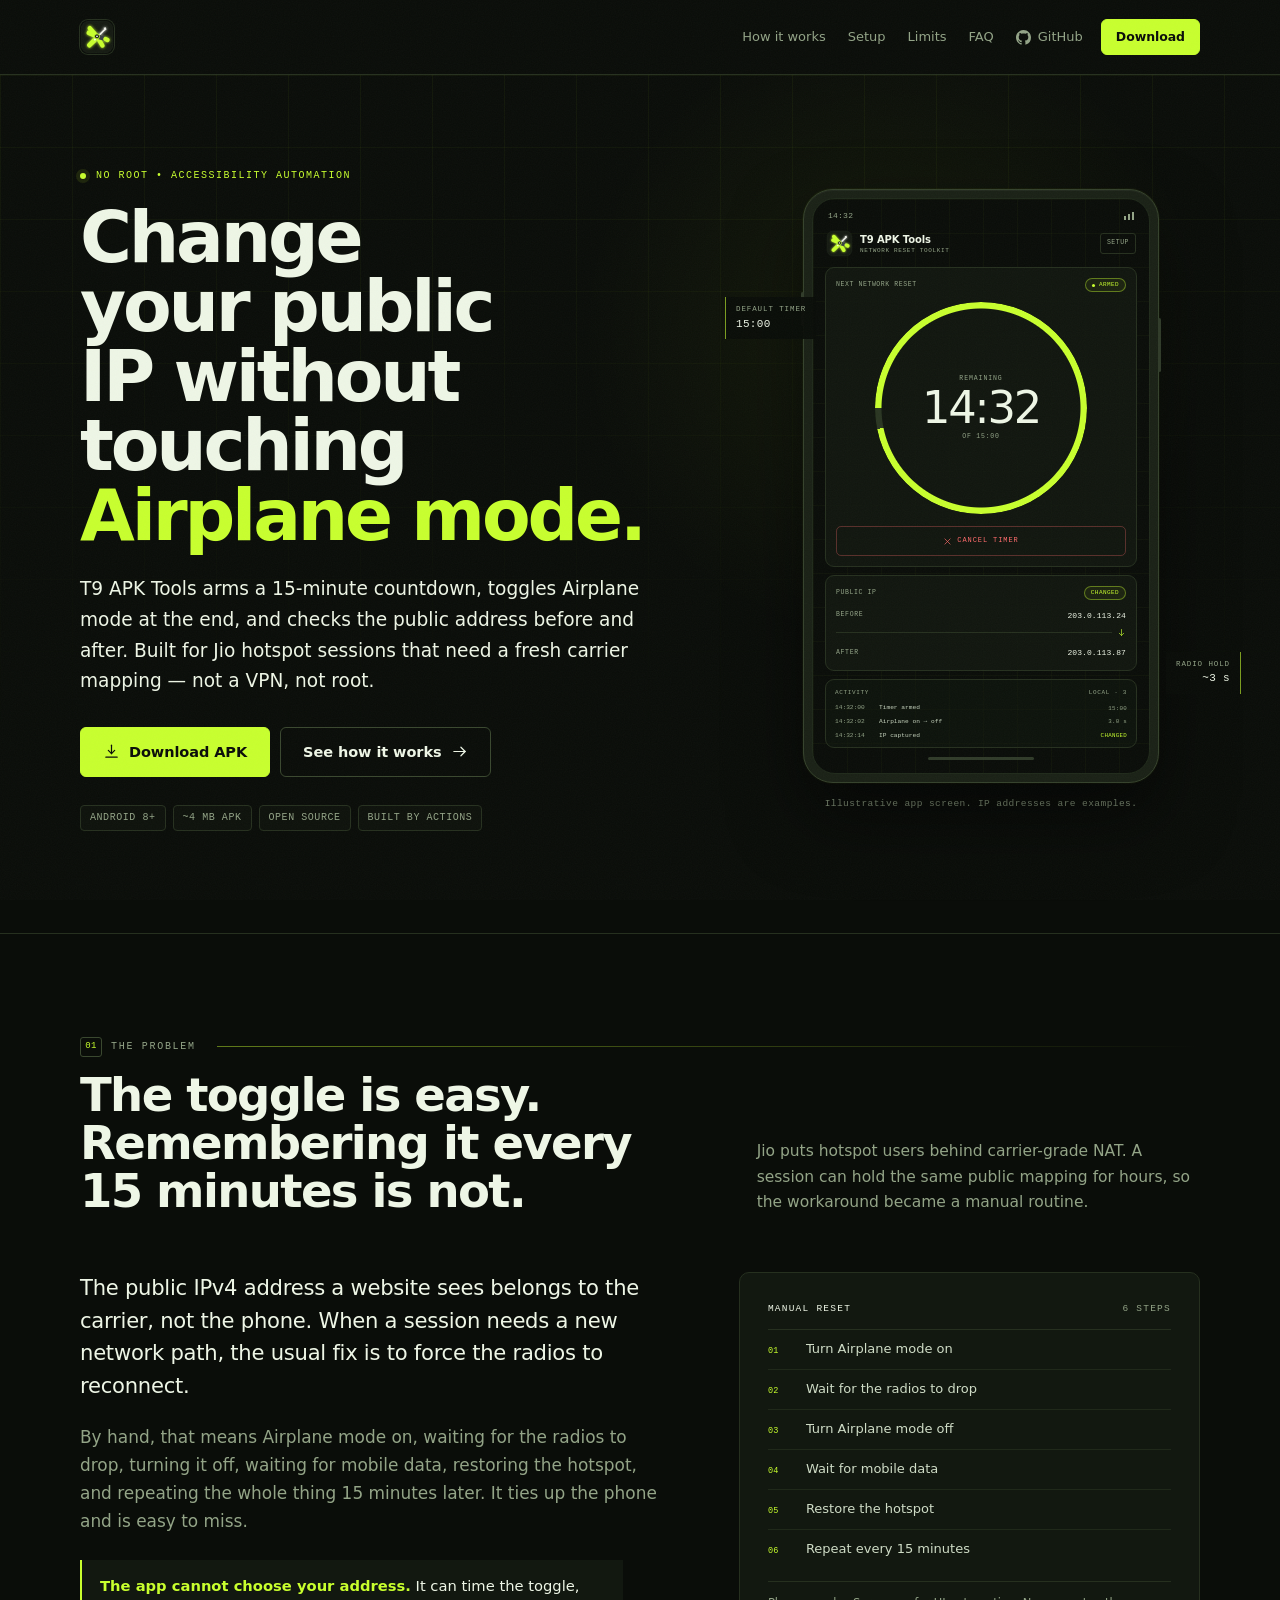
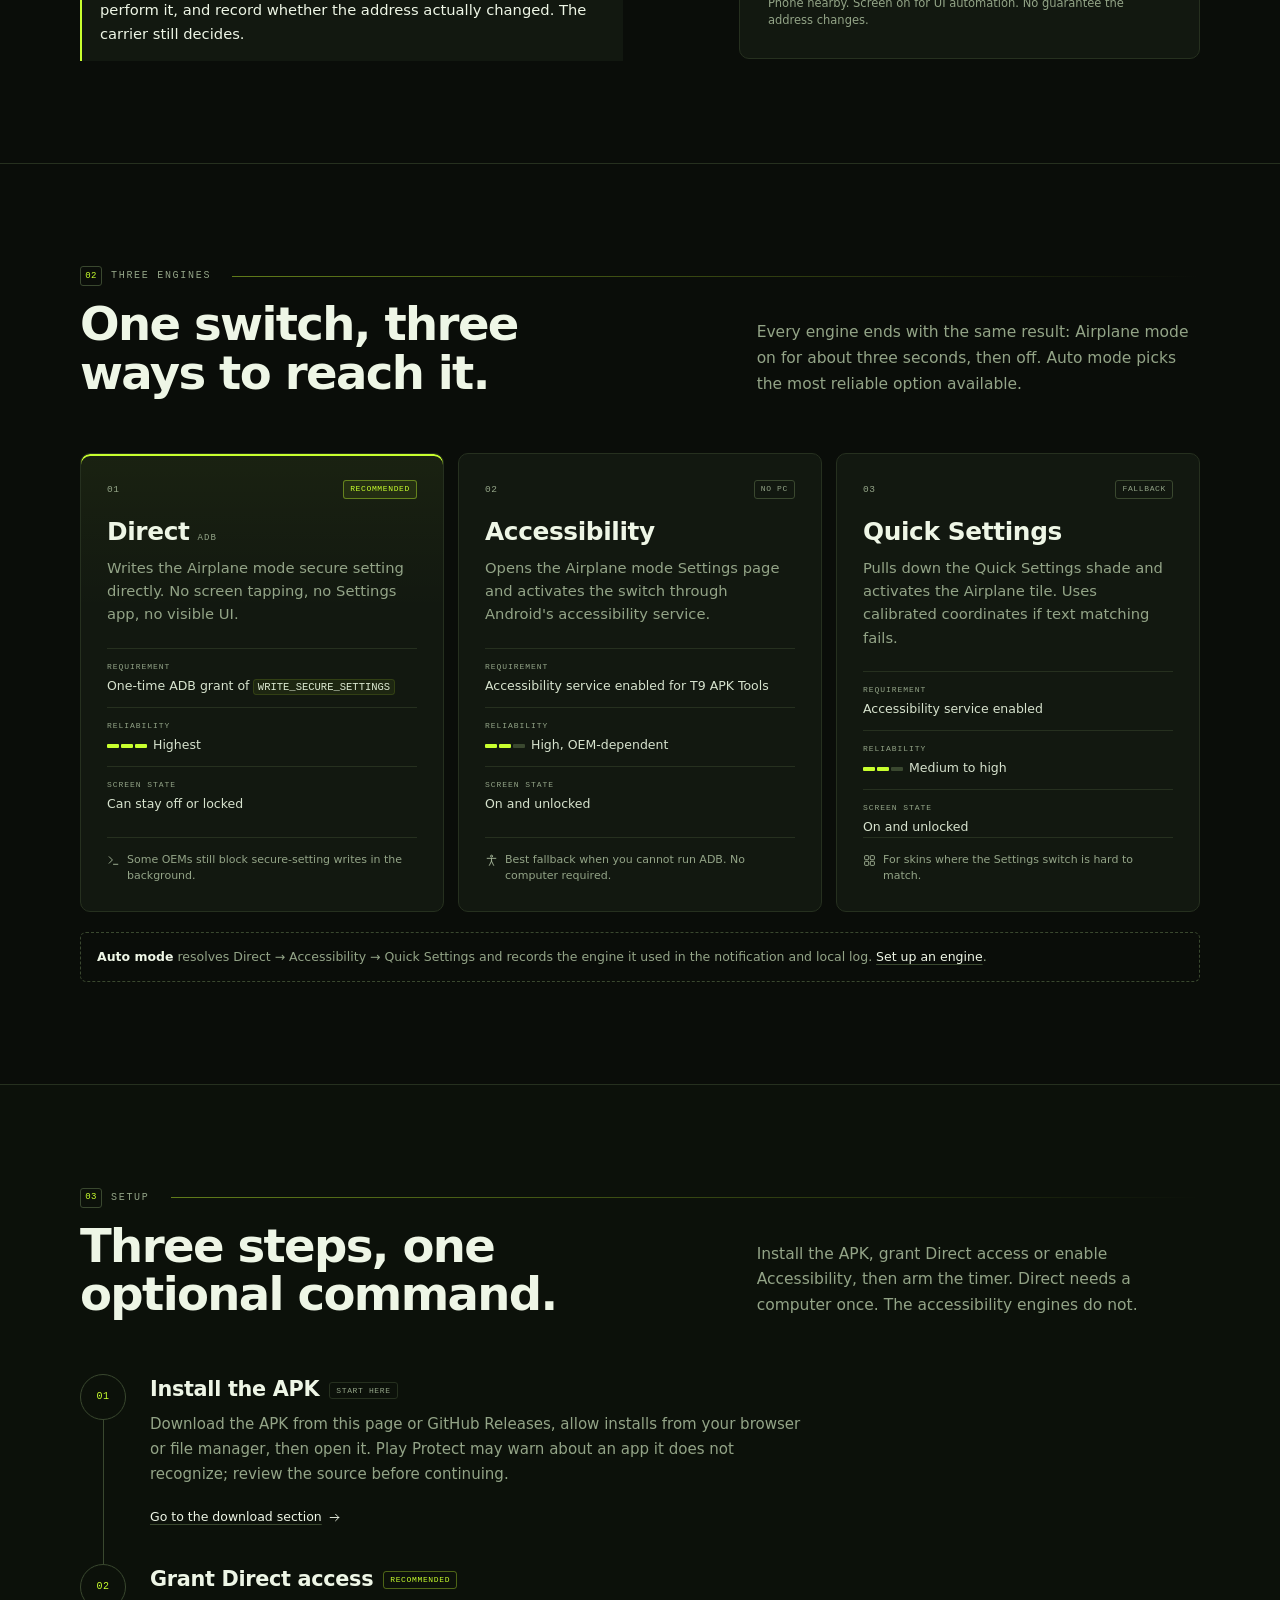
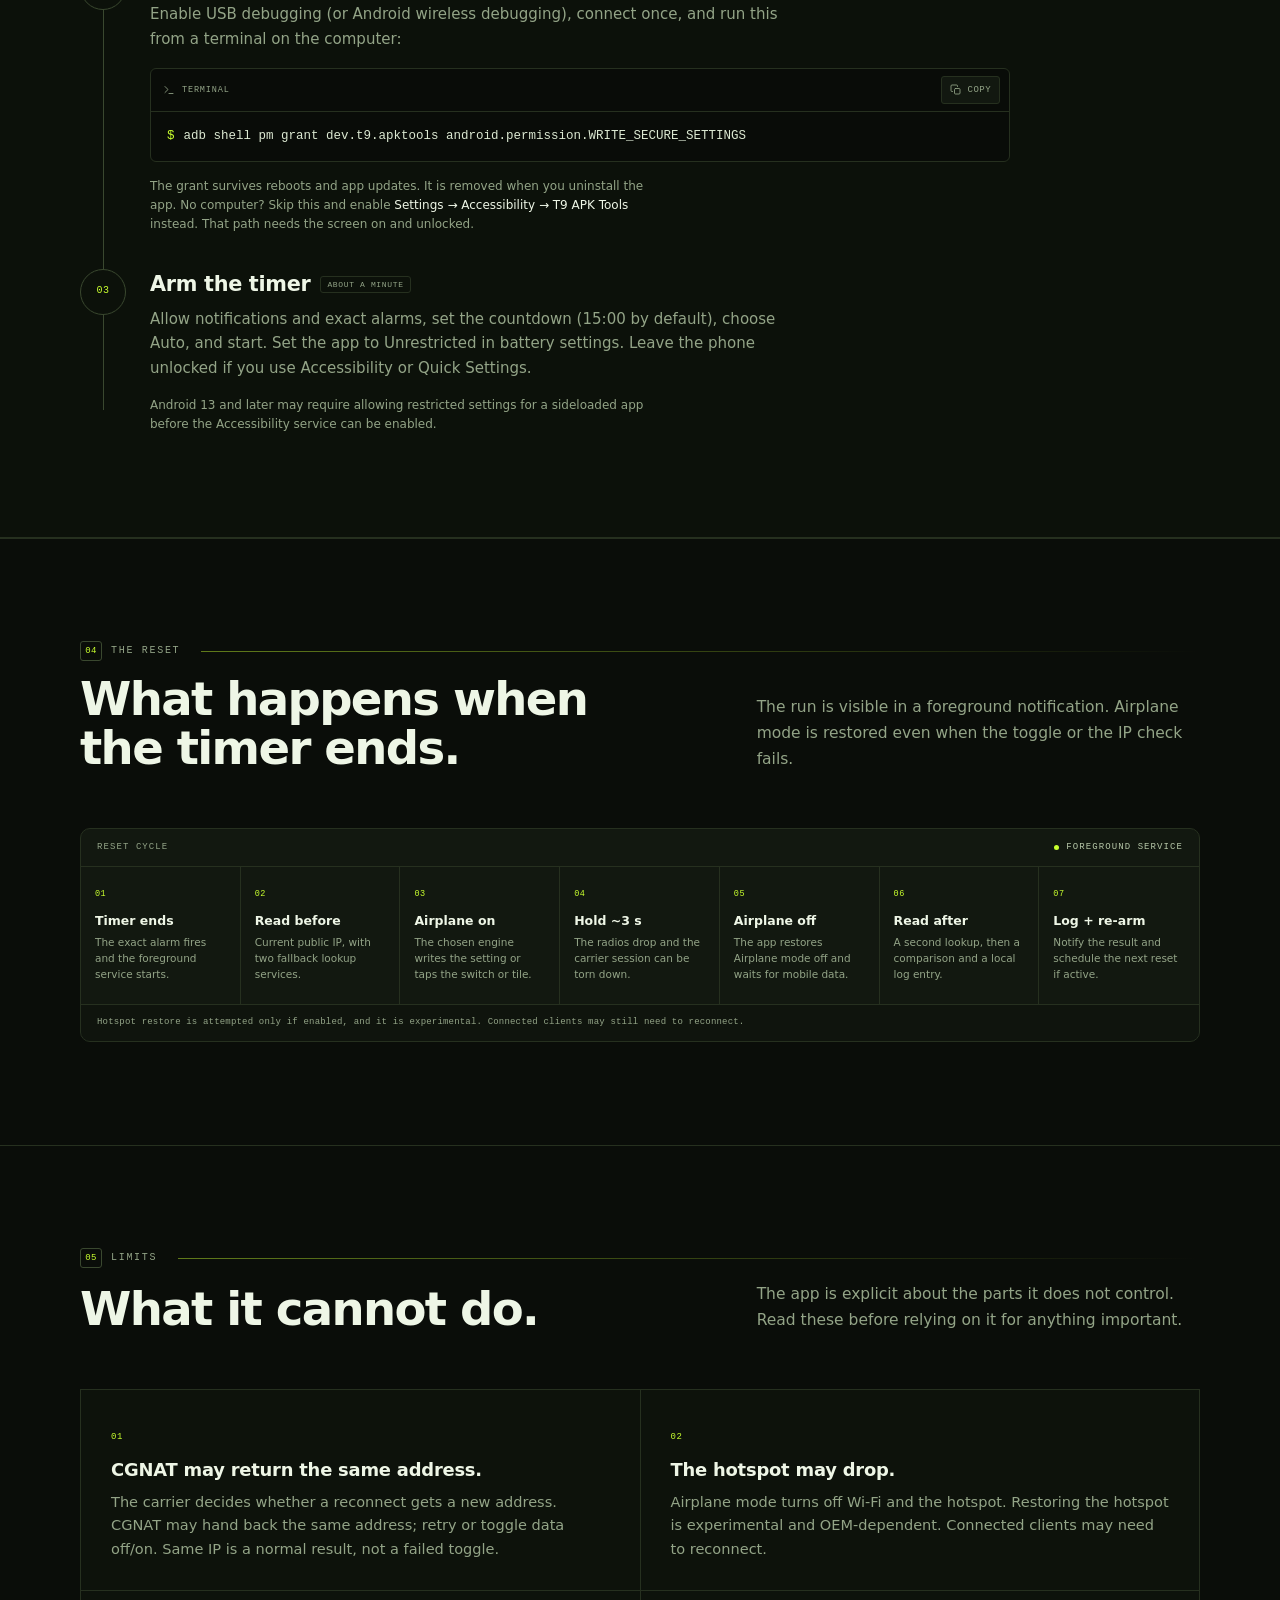
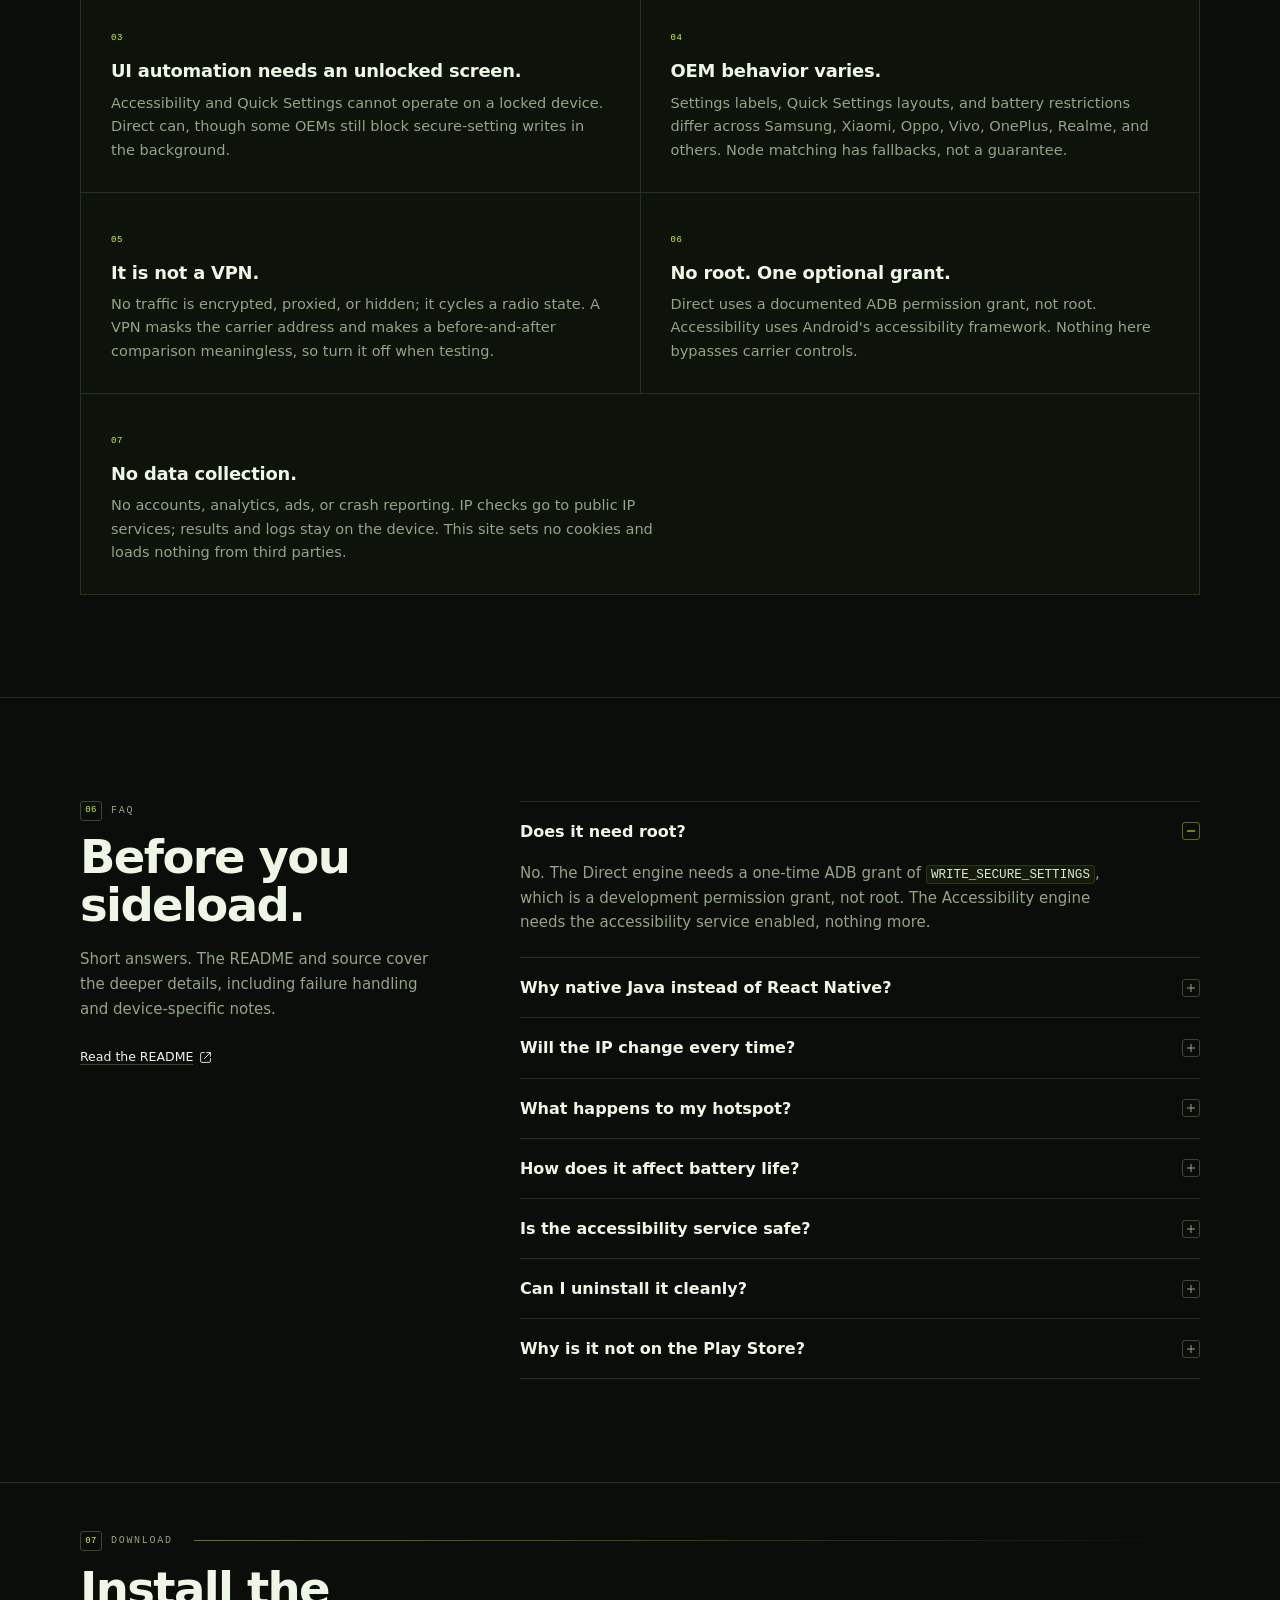
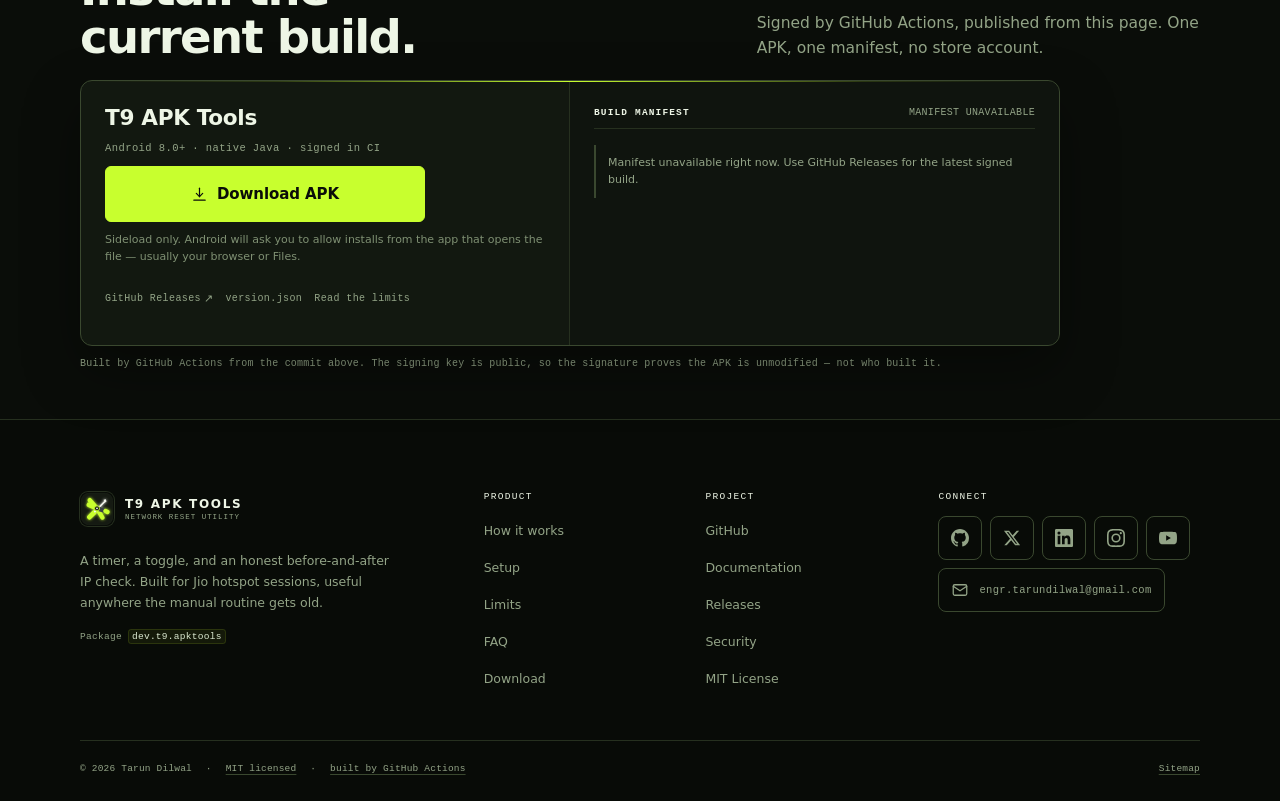
==== commit 5f3a3fb9: "Release 1.1.1: startup recovery, unminified builds, stable versionCode, site motion" ====
--- a/site/index.html
+++ b/site/index.html
@@ -12,6 +12,7 @@
   <link rel="canonical" href="https://engrtarun.github.io/t9-apk-tools/">
   <link rel="icon" href="favicon.svg" type="image/svg+xml">
   <link rel="stylesheet" href="styles.css">
+  <script>document.documentElement.classList.add('js');</script>
   <script src="app.js" defer></script>
   <meta property="og:type" content="website">
   <meta property="og:site_name" content="T9 APK Tools">
@@ -132,7 +133,7 @@
           </div>
           <ul class="chips" aria-label="At a glance">
             <li>Android 8+</li>
-            <li>~2–3 MB APK</li>
+            <li><span data-meta="size">~4 MB</span> APK</li>
             <li>Open source</li>
             <li>Built by Actions</li>
           </ul>
@@ -394,7 +395,7 @@
               <svg class="icon" aria-hidden="true" focusable="false"><use href="#i-download"/></svg>
               <span>Download APK</span>
             </a>
-            <p class="download-note">Sideload only. Android will ask you to allow installs from this browser.</p>
+            <p class="download-note">Sideload only. Android will ask you to allow installs from the app that opens the file — usually your browser or Files.</p>
             <div class="download-links">
               <a href="https://github.com/engrtarun/t9-apk-tools/releases" id="release-link" target="_blank" rel="noopener noreferrer"><span>GitHub Releases</span><span class="ext-arrow" aria-hidden="true">↗</span><span class="sr-only"> (opens in a new tab)</span></a>
               <a href="download/version.json">version.json</a>
@@ -422,10 +423,11 @@
                 <span class="sr-only" data-copy-label>Copy checksum</span>
               </button>
             </div>
-            <p class="download-fallback">Manifest unavailable right now. Use GitHub Releases for the latest signed build.</p>
-          </div>
-        </div>
-        <p class="download-provenance">Built and signed by GitHub Actions. The signing key is public, so verify the SHA-256 after download.</p>
+            <p class="download-fallback" hidden>Manifest unavailable right now. Use GitHub Releases for the latest signed build.</p>
+            <noscript><p class="download-fallback">This manifest needs JavaScript. The download button still works.</p></noscript>
+          </div>
+        </div>
+        <p class="download-provenance">Built by GitHub Actions from the commit above. The signing key is public, so the signature proves the APK is unmodified — not who built it.</p>
       </div>
     </section>
 
--- a/site/styles.css
+++ b/site/styles.css
@@ -199,7 +199,7 @@
   letter-spacing: -0.005em;
   text-decoration: none;
   cursor: pointer;
-  transition: background-color 0.16s ease, border-color 0.16s ease, color 0.16s ease;
+  transition: background-color 0.16s ease, border-color 0.16s ease, color 0.16s ease, transform 0.16s ease;
 }
 
 .btn .icon { width: 17px; height: 17px; }
@@ -236,6 +236,7 @@
   z-index: 80;
   background: var(--bg);
   border-bottom: 1px solid var(--border);
+  transition: background-color 0.2s ease, border-color 0.2s ease;
 }
 
 .header-inner {
@@ -1592,6 +1593,7 @@
   display: inline-flex;
   align-items: center;
   gap: 3px;
+  min-height: 44px;
   color: var(--muted);
   font-family: var(--font-mono);
   font-size: 10px;
@@ -1660,7 +1662,7 @@
 .build-state {
   color: var(--muted);
   font-family: var(--font-mono);
-  font-size: 8.5px;
+  font-size: 10px;
   letter-spacing: 0.03em;
   text-align: right;
   line-height: 1.45;
@@ -1706,7 +1708,7 @@
 .meta-row dt {
   color: var(--muted);
   font-family: var(--font-mono);
-  font-size: 8px;
+  font-size: 9px;
   letter-spacing: 0.1em;
   line-height: 1.6;
   text-transform: uppercase;
@@ -1766,14 +1768,12 @@
 .manifest-foot code {
   flex: 1 1 auto;
   min-width: 0;
-  max-width: 14ch;
   color: #DCE9D2;
   font-family: var(--font-mono);
   font-size: 10px;
   line-height: 1.5;
-  white-space: nowrap;
-  overflow: hidden;
-  text-overflow: ellipsis;
+  white-space: normal;
+  overflow-wrap: anywhere;
 }
 
 .manifest-foot .copy-btn { flex: 0 0 auto; }
@@ -2006,6 +2006,97 @@
   opacity: 1;
   transform: none;
   transition: opacity 0.5s ease, transform 0.5s ease;
+}
+
+/* Motion system — entrance, scroll reveal, and micro-interactions.
+   All motion is opacity/transform only; reduced motion disables everything. */
+@keyframes t9-rise {
+  from { opacity: 0; transform: translate3d(0, 16px, 0); }
+  to   { opacity: 1; transform: none; }
+}
+@keyframes t9-phone-in {
+  from { opacity: 0; transform: translate3d(0, 26px, 0) scale(0.985); }
+  to   { opacity: 1; transform: none; }
+}
+@keyframes t9-note-in {
+  from { opacity: 0; transform: translate3d(0, 8px, 0); }
+  to   { opacity: 1; transform: none; }
+}
+@keyframes t9-ring {
+  from { --ring-fill: 0%; }
+  to   { --ring-fill: 96.8%; }
+}
+@keyframes t9-faq-open {
+  from { opacity: 0; transform: translate3d(0, -4px, 0); }
+  to   { opacity: 1; transform: none; }
+}
+
+@property --ring-fill {
+  syntax: '<percentage>';
+  inherits: false;
+  initial-value: 96.8%;
+}
+
+html { scroll-behavior: smooth; }
+
+/* Hero entrance */
+.js .hero-copy > :nth-child(1) { animation: t9-rise 620ms cubic-bezier(.22,1,.36,1) 80ms both; }
+.js .hero-copy > :nth-child(2) { animation: t9-rise 620ms cubic-bezier(.22,1,.36,1) 150ms both; }
+.js .hero-copy > :nth-child(3) { animation: t9-rise 620ms cubic-bezier(.22,1,.36,1) 220ms both; }
+.js .hero-copy > :nth-child(4) { animation: t9-rise 620ms cubic-bezier(.22,1,.36,1) 290ms both; }
+.js .hero-copy > :nth-child(5) { animation: t9-rise 620ms cubic-bezier(.22,1,.36,1) 360ms both; }
+.js .hero-mock { animation: t9-phone-in 820ms cubic-bezier(.22,1,.36,1) 260ms both; }
+.js .mock-note--top { animation: t9-note-in 520ms ease 820ms both; }
+.js .mock-note--bottom { animation: t9-note-in 520ms ease 900ms both; }
+
+/* Ring draw */
+.ring { background: conic-gradient(from -90deg, var(--lime) 0 var(--ring-fill, 96.8%), #2A3622 var(--ring-fill, 96.8%) 100%); }
+.js .ring { animation: t9-ring 1200ms cubic-bezier(.22,1,.36,1) 420ms both; }
+
+/* Section heading rule that grows in */
+.section-head .kicker::after {
+  content: '';
+  flex: 1 1 auto;
+  height: 1px;
+  margin-left: 12px;
+  background: linear-gradient(90deg, rgba(200,255,46,0.45), transparent);
+  transform: scaleX(0);
+  transform-origin: left;
+  transition: transform 700ms cubic-bezier(.22,1,.36,1) 120ms;
+}
+.section-head.is-visible .kicker::after { transform: scaleX(1); }
+
+/* Reveal: stagger siblings */
+.js .reveal-pending.is-visible { transition-delay: calc(var(--stagger-i, 0) * 55ms); }
+
+/* FAQ open */
+.faq-item[open] .faq-answer { animation: t9-faq-open 260ms ease both; }
+
+/* Header scrolled state */
+.site-header.is-scrolled {
+  background: rgba(10,13,9,0.88);
+  backdrop-filter: blur(10px);
+  -webkit-backdrop-filter: blur(10px);
+}
+
+/* Micro-interactions */
+.btn--lime .icon { transition: transform 0.16s ease; }
+.btn--lime:hover .icon { transform: translateX(2px); }
+.btn:hover { transform: translateY(-1px); }
+.btn:active { transform: translateY(0) scale(0.99); }
+
+@media (hover: hover) {
+  .engine, .limit { transition: transform 0.22s ease, border-color 0.22s ease; }
+  .engine:hover, .limit:hover { transform: translateY(-2px); }
+}
+
+/* Reduced motion: kill everything added above */
+@media (prefers-reduced-motion: reduce) {
+  html { scroll-behavior: auto; }
+  .js .hero-copy > *, .js .hero-mock, .js .mock-note--top, .js .mock-note--bottom,
+  .js .ring { animation: none !important; }
+  .section-head .kicker::after { transform: scaleX(1); transition: none; }
+  .btn:hover { transform: none; }
 }
 
 /* Responsive */
@@ -2140,9 +2231,9 @@
 
 
 .copy-btn--icon {
-  width: 28px;
-  height: 28px;
-  min-height: 28px;
+  width: 44px;
+  height: 44px;
+  min-height: 44px;
   padding: 0;
   flex: none;
 }
@@ -2273,7 +2364,6 @@
   .download-copy { padding: 14px 16px; gap: 8px; }
   .manifest { padding: 14px 16px; gap: 6px; }
   .meta-row { padding: 4px 0; grid-template-columns: 64px minmax(0, 1fr); }
-  .meta-row dt { font-size: 7.5px; }
   .meta-row dd { font-size: 11.5px; }
   .meta-row dd code { font-size: 10px; }
   .download-lede { font-size: 10px; }
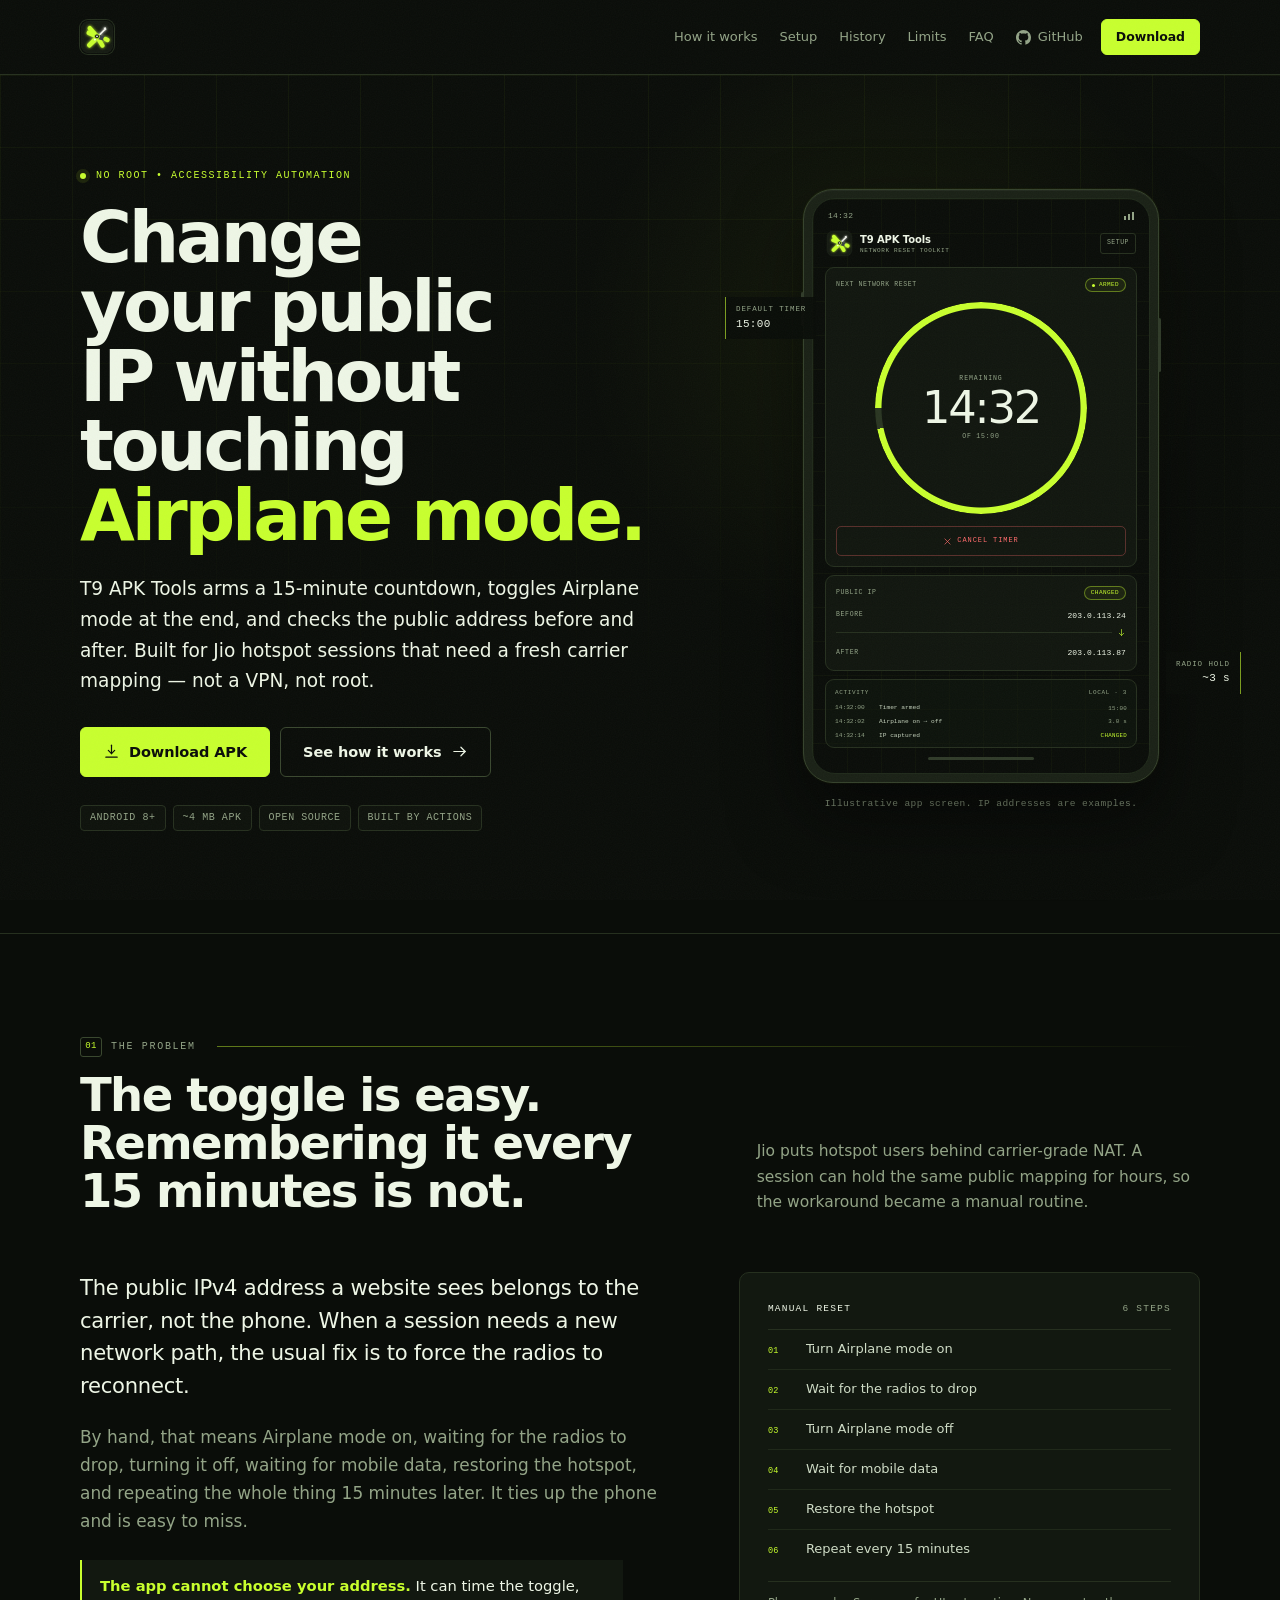
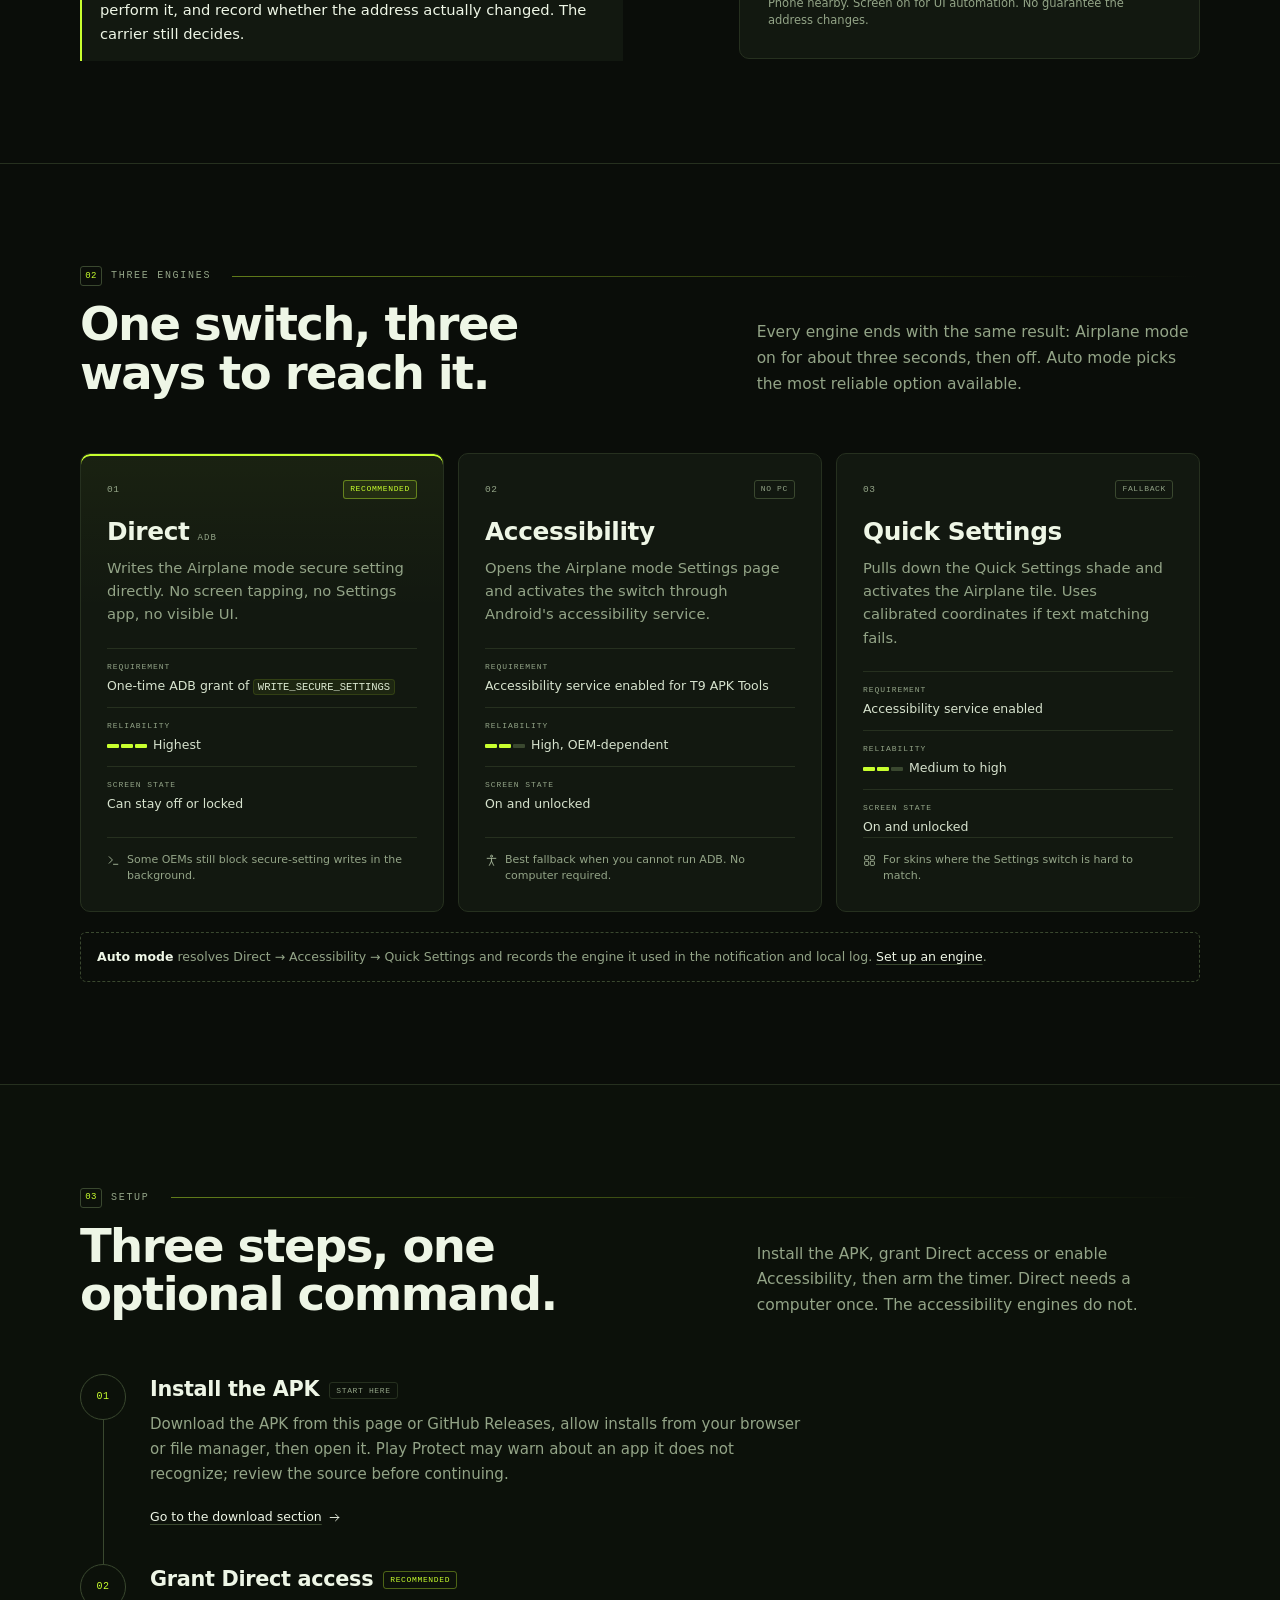
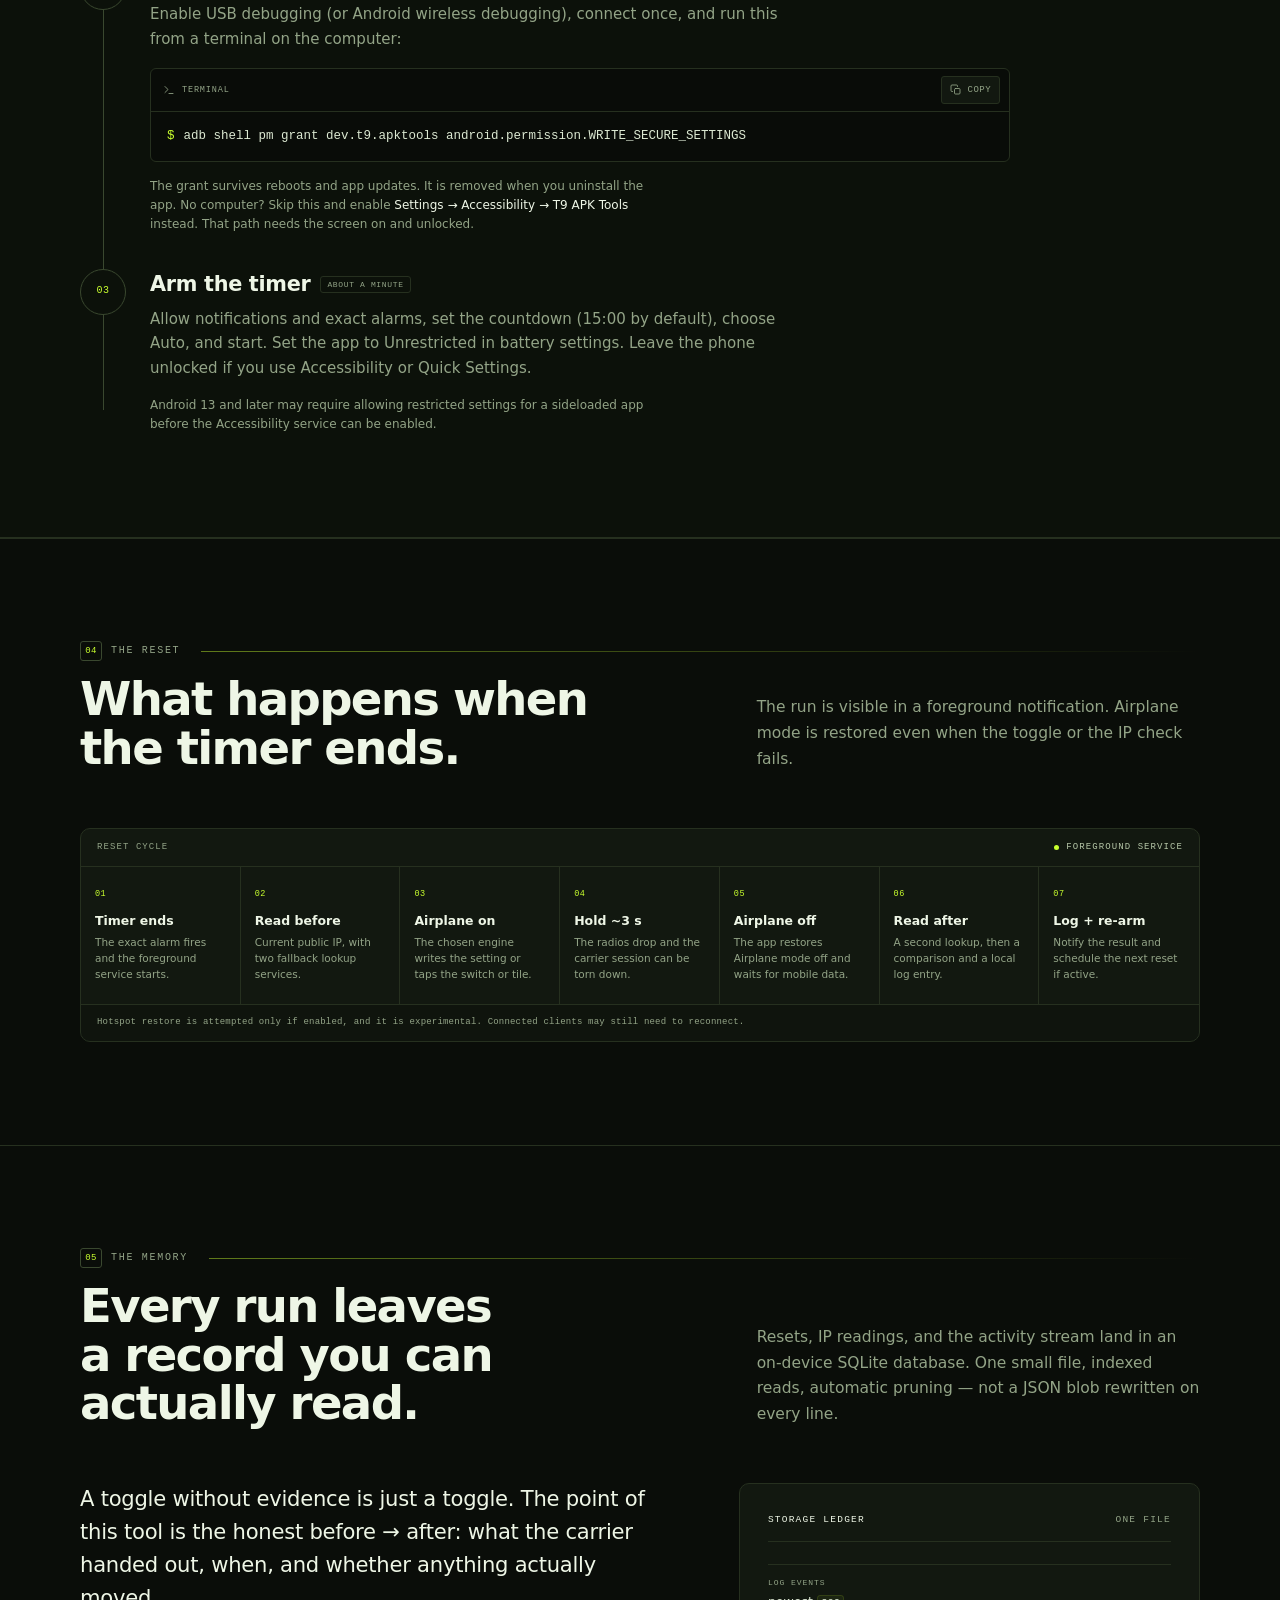
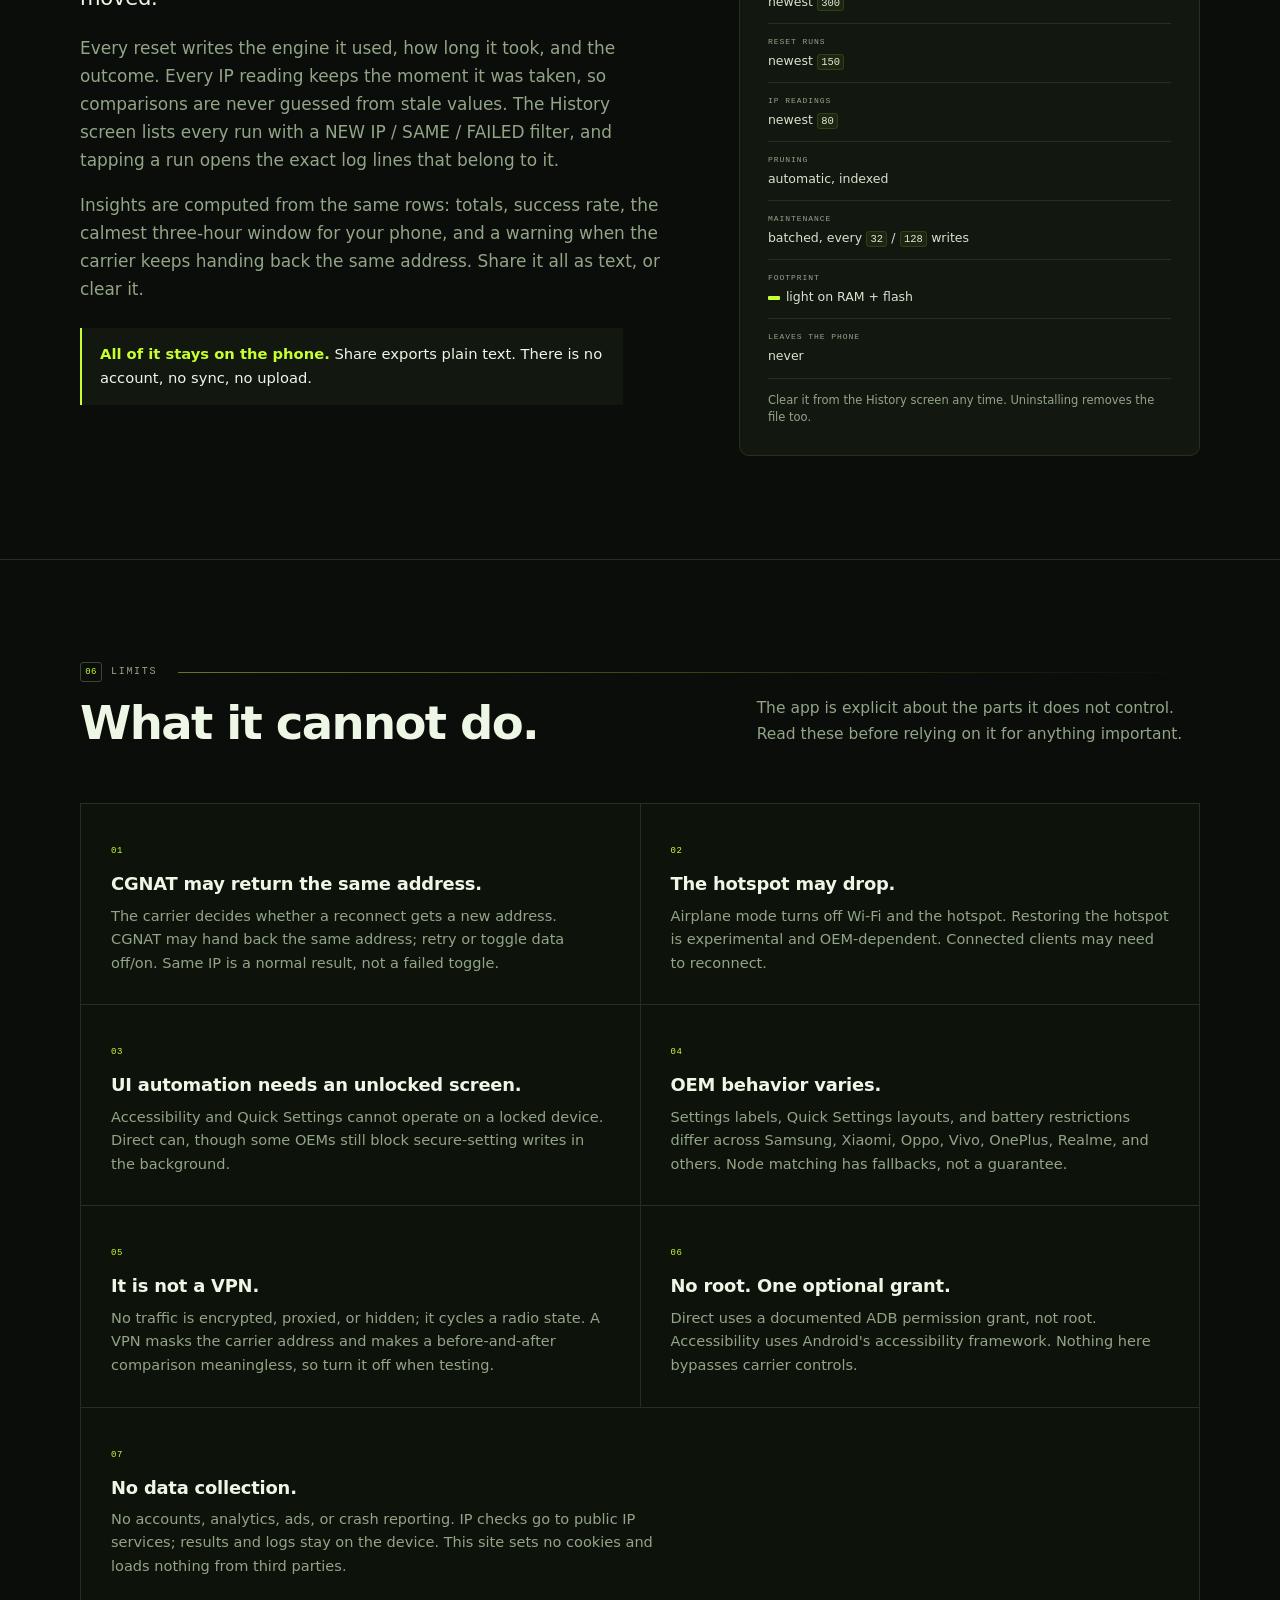
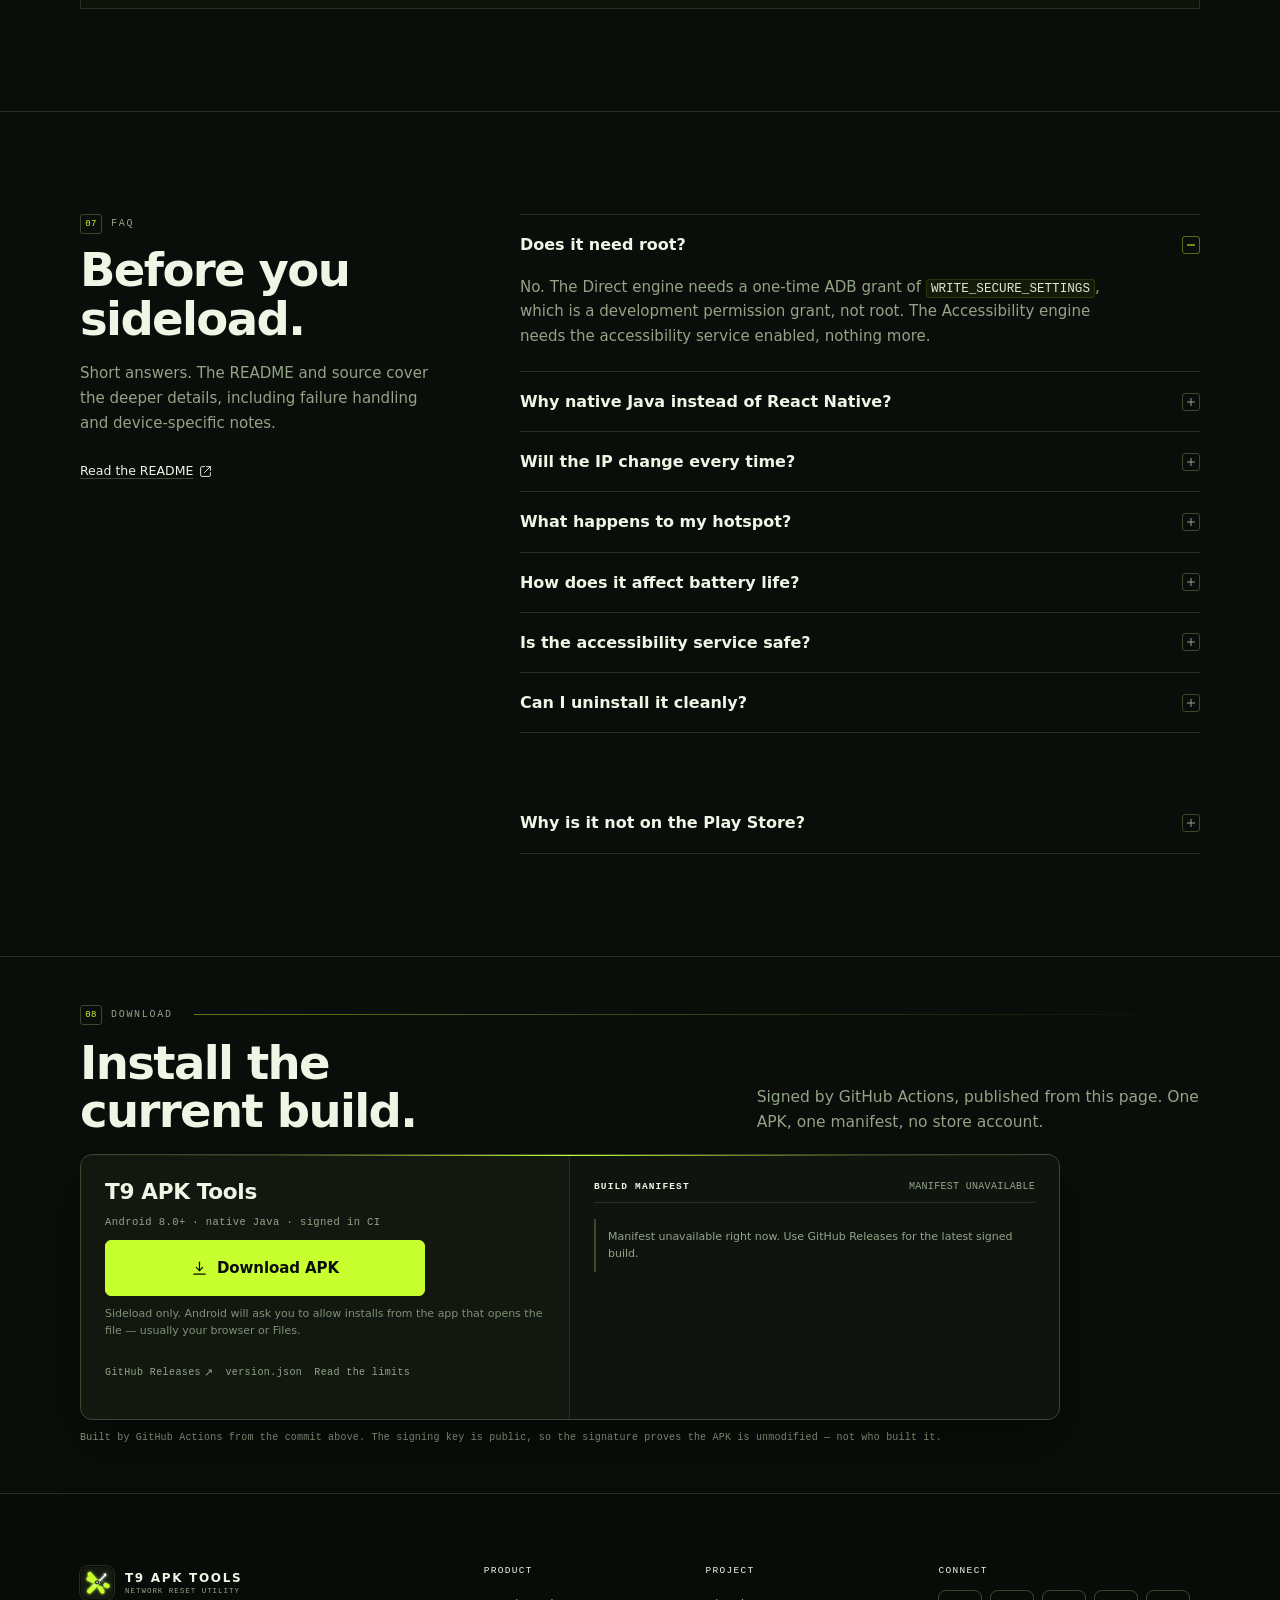
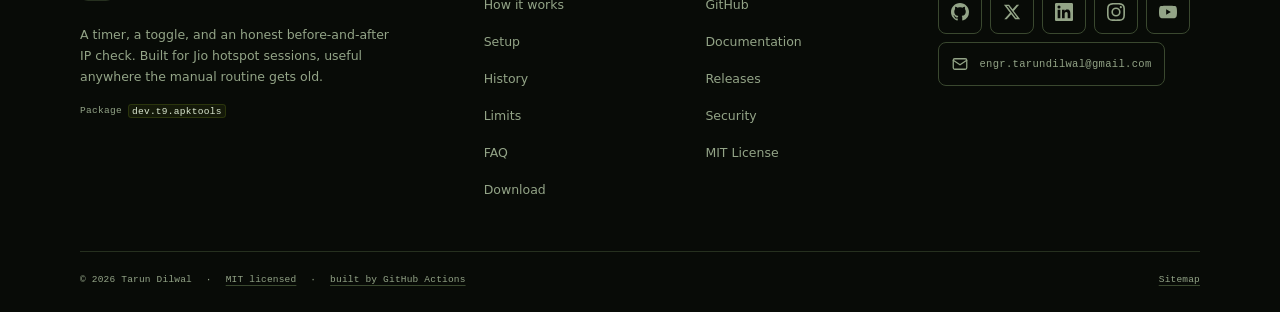
==== commit d154e5a6: "site: THE MEMORY section, SQLite history use case" ====
--- a/site/index.html
+++ b/site/index.html
@@ -112,6 +112,7 @@
         <ul>
           <li><a href="#how-it-works">How it works</a></li>
           <li><a href="#setup">Setup</a></li>
+          <li><a href="#history">History</a></li>
           <li><a href="#limits">Limits</a></li>
           <li><a href="#faq">FAQ</a></li>
           <li><a class="nav-github" href="https://github.com/engrtarun/t9-apk-tools" target="_blank" rel="noopener noreferrer"><svg class="icon icon--github" aria-hidden="true" focusable="false"><use href="#i-github"/></svg><span>GitHub</span><span class="sr-only"> (opens in a new tab)</span></a></li>
@@ -337,10 +338,41 @@
       </div>
     </section>
 
+    <section class="section" id="history" aria-labelledby="history-title">
+      <div class="shell">
+        <div class="section-head">
+          <p class="kicker"><span>05</span> THE MEMORY</p>
+          <h2 id="history-title">Every run leaves a record you can actually read.</h2>
+          <p class="section-intro">Resets, IP readings, and the activity stream land in an on-device SQLite database. One small file, indexed reads, automatic pruning — not a JSON blob rewritten on every line.</p>
+        </div>
+        <div class="problem-grid">
+          <div class="prose">
+            <p class="lede">A toggle without evidence is just a toggle. The point of this tool is the honest before → after: what the carrier handed out, when, and whether anything actually moved.</p>
+            <p>Every reset writes the engine it used, how long it took, and the outcome. Every IP reading keeps the moment it was taken, so comparisons are never guessed from stale values. The History screen lists every run with a NEW IP / SAME / FAILED filter, and tapping a run opens the exact log lines that belong to it.</p>
+            <p>Insights are computed from the same rows: totals, success rate, the calmest three-hour window for your phone, and a warning when the carrier keeps handing back the same address. Share it all as text, or clear it.</p>
+            <p class="callout"><strong>All of it stays on the phone.</strong> Share exports plain text. There is no account, no sync, no upload.</p>
+          </div>
+          <aside class="manual-panel" data-reveal aria-label="What the database stores">
+            <div class="panel-label"><span>STORAGE LEDGER</span><span>ONE FILE</span></div>
+            <dl class="spec" data-motion-stagger>
+              <div class="spec-row"><dt>Log events</dt><dd>newest <code>300</code></dd></div>
+              <div class="spec-row"><dt>Reset runs</dt><dd>newest <code>150</code></dd></div>
+              <div class="spec-row"><dt>IP readings</dt><dd>newest <code>80</code></dd></div>
+              <div class="spec-row"><dt>Pruning</dt><dd>automatic, indexed</dd></div>
+              <div class="spec-row"><dt>Maintenance</dt><dd>batched, every <code>32</code> / <code>128</code> writes</dd></div>
+              <div class="spec-row"><dt>Footprint</dt><dd><span class="meter" aria-hidden="true"><i class="is-on"></i></span>light on RAM + flash</dd></div>
+              <div class="spec-row"><dt>Leaves the phone</dt><dd>never</dd></div>
+            </dl>
+            <p class="panel-foot">Clear it from the History screen any time. Uninstalling removes the file too.</p>
+          </aside>
+        </div>
+      </div>
+    </section>
+
     <section class="section" id="limits" aria-labelledby="limits-title">
       <div class="shell">
         <div class="section-head">
-          <p class="kicker"><span>05</span> LIMITS</p>
+          <p class="kicker"><span>06</span> LIMITS</p>
           <h2 id="limits-title">What it cannot do.</h2>
           <p class="section-intro">The app is explicit about the parts it does not control. Read these before relying on it for anything important.</p>
         </div>
@@ -359,7 +391,7 @@
     <section class="section" id="faq" aria-labelledby="faq-title">
       <div class="shell faq-layout">
         <div class="faq-intro">
-          <p class="kicker"><span>06</span> FAQ</p>
+          <p class="kicker"><span>07</span> FAQ</p>
           <h2 id="faq-title">Before you sideload.</h2>
           <p>Short answers. The README and source cover the deeper details, including failure handling and device-specific notes.</p>
           <a class="text-link" href="https://github.com/engrtarun/t9-apk-tools#readme" target="_blank" rel="noopener noreferrer">Read the README<svg class="icon" aria-hidden="true" focusable="false"><use href="#i-external"/></svg><span class="sr-only"> (opens in a new tab)</span></a>
@@ -372,6 +404,7 @@
           <details class="faq-item"><summary><span class="faq-question">How does it affect battery life?</span><span class="faq-icon" aria-hidden="true"></span></summary><div class="faq-answer"><p>It is not an always-on VPN or a persistent scanner. The app schedules an exact alarm and runs a short foreground service when the reset starts. Set battery usage to Unrestricted; aggressive OEM managers can still kill background work.</p></div></details>
           <details class="faq-item"><summary><span class="faq-question">Is the accessibility service safe?</span><span class="faq-icon" aria-hidden="true"></span></summary><div class="faq-answer"><p>It is powerful by design: Android grants broad window access while the service is enabled. The app limits inspection and clicks to the Airplane mode flow, keeps data on-device, and stores nothing remotely. Disable the service when you are not using it.</p></div></details>
           <details class="faq-item"><summary><span class="faq-question">Can I uninstall it cleanly?</span><span class="faq-icon" aria-hidden="true"></span></summary><div class="faq-answer"><p>Yes. Uninstalling removes the app, its local logs and settings, and the ADB grant. Nothing is stored on a server.</p></div></details>
+          <details class="faq-item"><summary><span class="faq-question">Where does the history go?</span><span class="faq-icon" aria-hidden="true"></span></summary><div class="faq-answer"><p>Into a small SQLite database on the same phone: the newest 300 log events, 150 reset runs, and 80 IP readings. It prunes itself automatically, you can share it as plain text or clear it from the History screen, and nothing leaves the device.</p></div></details>
           <details class="faq-item"><summary><span class="faq-question">Why is it not on the Play Store?</span><span class="faq-icon" aria-hidden="true"></span></summary><div class="faq-answer"><p>It is a niche sideload utility that relies on an optional ADB grant and an accessibility service. Publishing a signed APK through GitHub Pages and Releases keeps distribution simple and auditable.</p></div></details>
         </div>
       </div>
@@ -380,7 +413,7 @@
     <section class="section section--download" id="download" aria-labelledby="download-title">
       <div class="shell">
         <div class="section-head">
-          <p class="kicker"><span>07</span> DOWNLOAD</p>
+          <p class="kicker"><span>08</span> DOWNLOAD</p>
           <h2 id="download-title">Install the current build.</h2>
           <p class="section-intro">Signed by GitHub Actions, published from this page. One APK, one manifest, no store account.</p>
         </div>
@@ -449,6 +482,7 @@
           <ul>
             <li><a href="#how-it-works">How it works</a></li>
             <li><a href="#setup">Setup</a></li>
+            <li><a href="#history">History</a></li>
             <li><a href="#limits">Limits</a></li>
             <li><a href="#faq">FAQ</a></li>
             <li><a href="#download">Download</a></li>
--- a/site/styles.css
+++ b/site/styles.css
@@ -1996,16 +1996,30 @@
   border: 0;
 }
 
-/* Reveal */
+/* Reveal — animation-based so stagger delays never leak into hover transitions. */
 .reveal-pending {
   opacity: 0;
-  transform: translateY(14px);
+  transform: translate3d(0, 12px, 0);
 }
 
 .reveal-pending.is-visible {
   opacity: 1;
   transform: none;
-  transition: opacity 0.5s ease, transform 0.5s ease;
+  animation: t9-reveal 560ms cubic-bezier(.22, 1, .36, 1) backwards;
+  animation-delay: calc(var(--stagger-i, 0) * 52ms);
+}
+
+@keyframes t9-reveal {
+  from { opacity: 0; transform: translate3d(0, 12px, 0); }
+  to   { opacity: 1; transform: none; }
+}
+
+.reveal-pending.reveal-group { transform: none; }
+.reveal-pending.reveal-group.is-visible { animation-name: t9-reveal-fade; }
+
+@keyframes t9-reveal-fade {
+  from { opacity: 0; }
+  to   { opacity: 1; }
 }
 
 /* Motion system — entrance, scroll reveal, and micro-interactions.
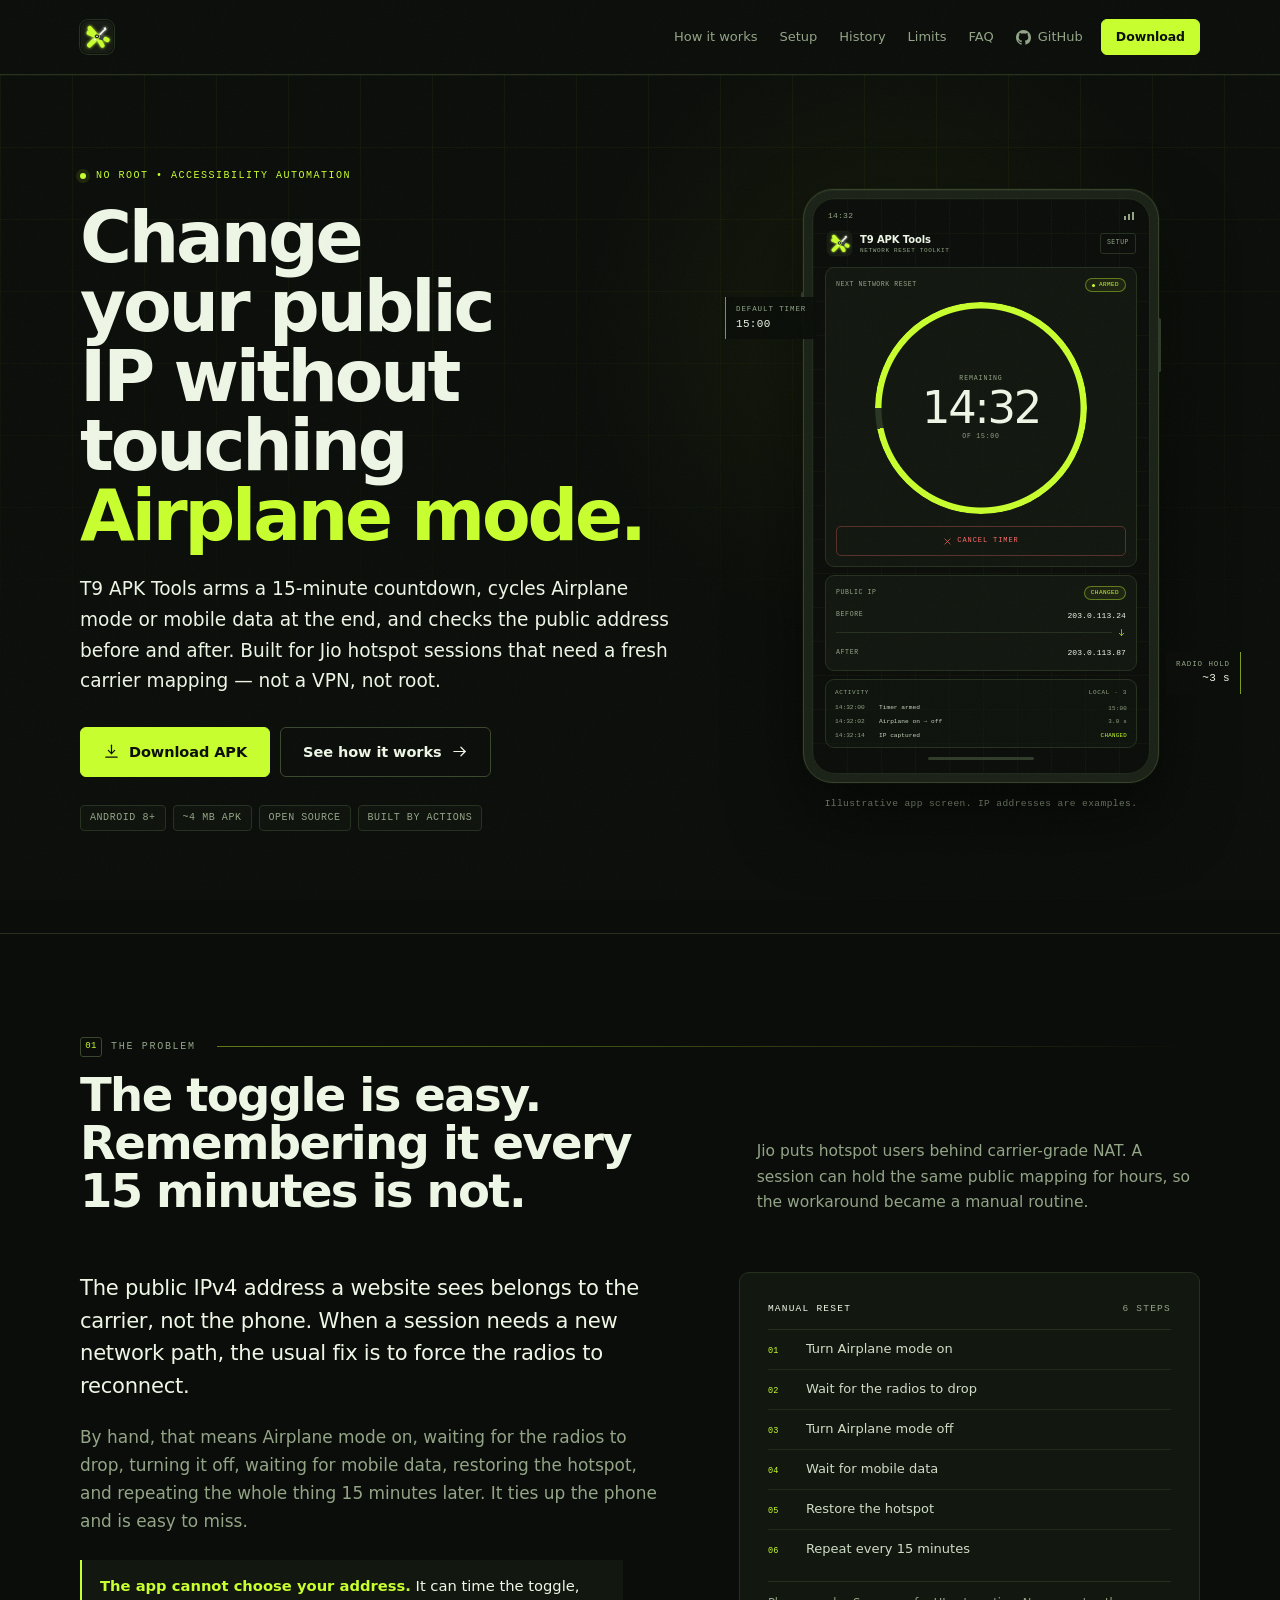
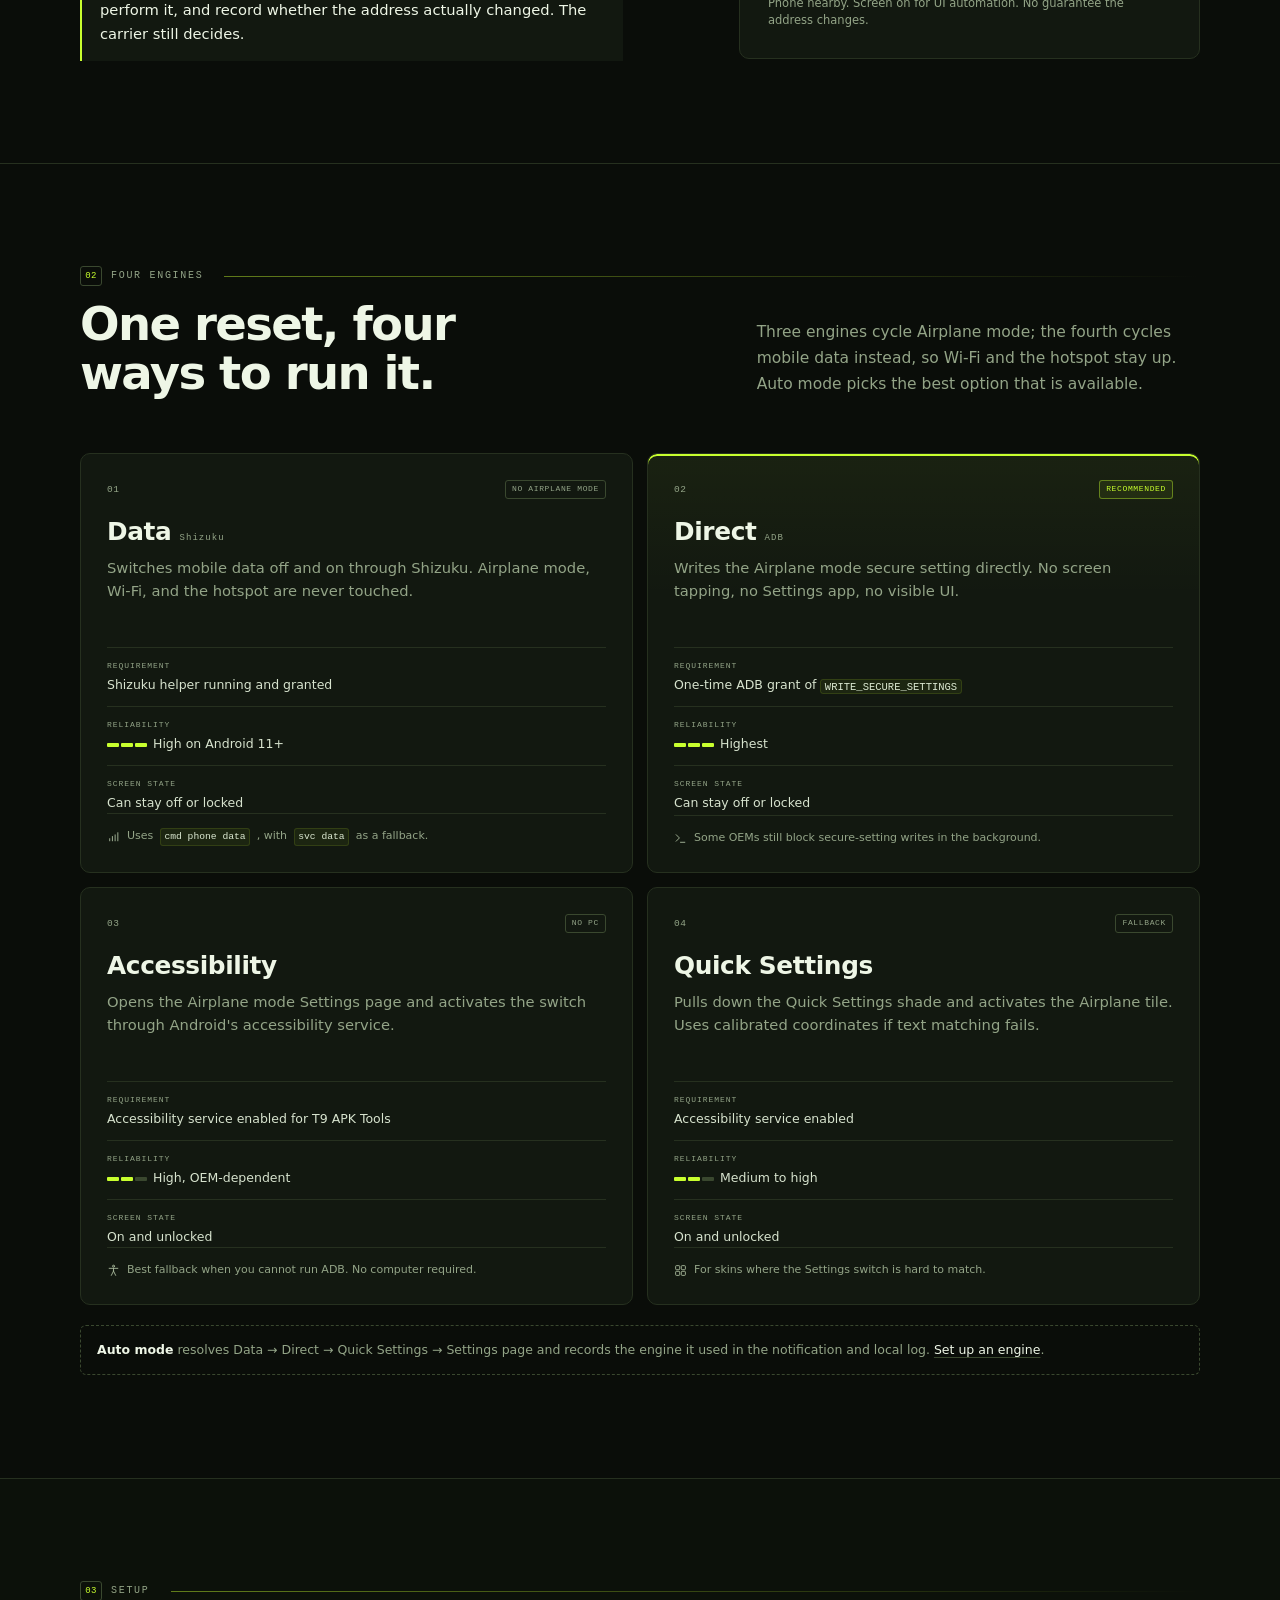
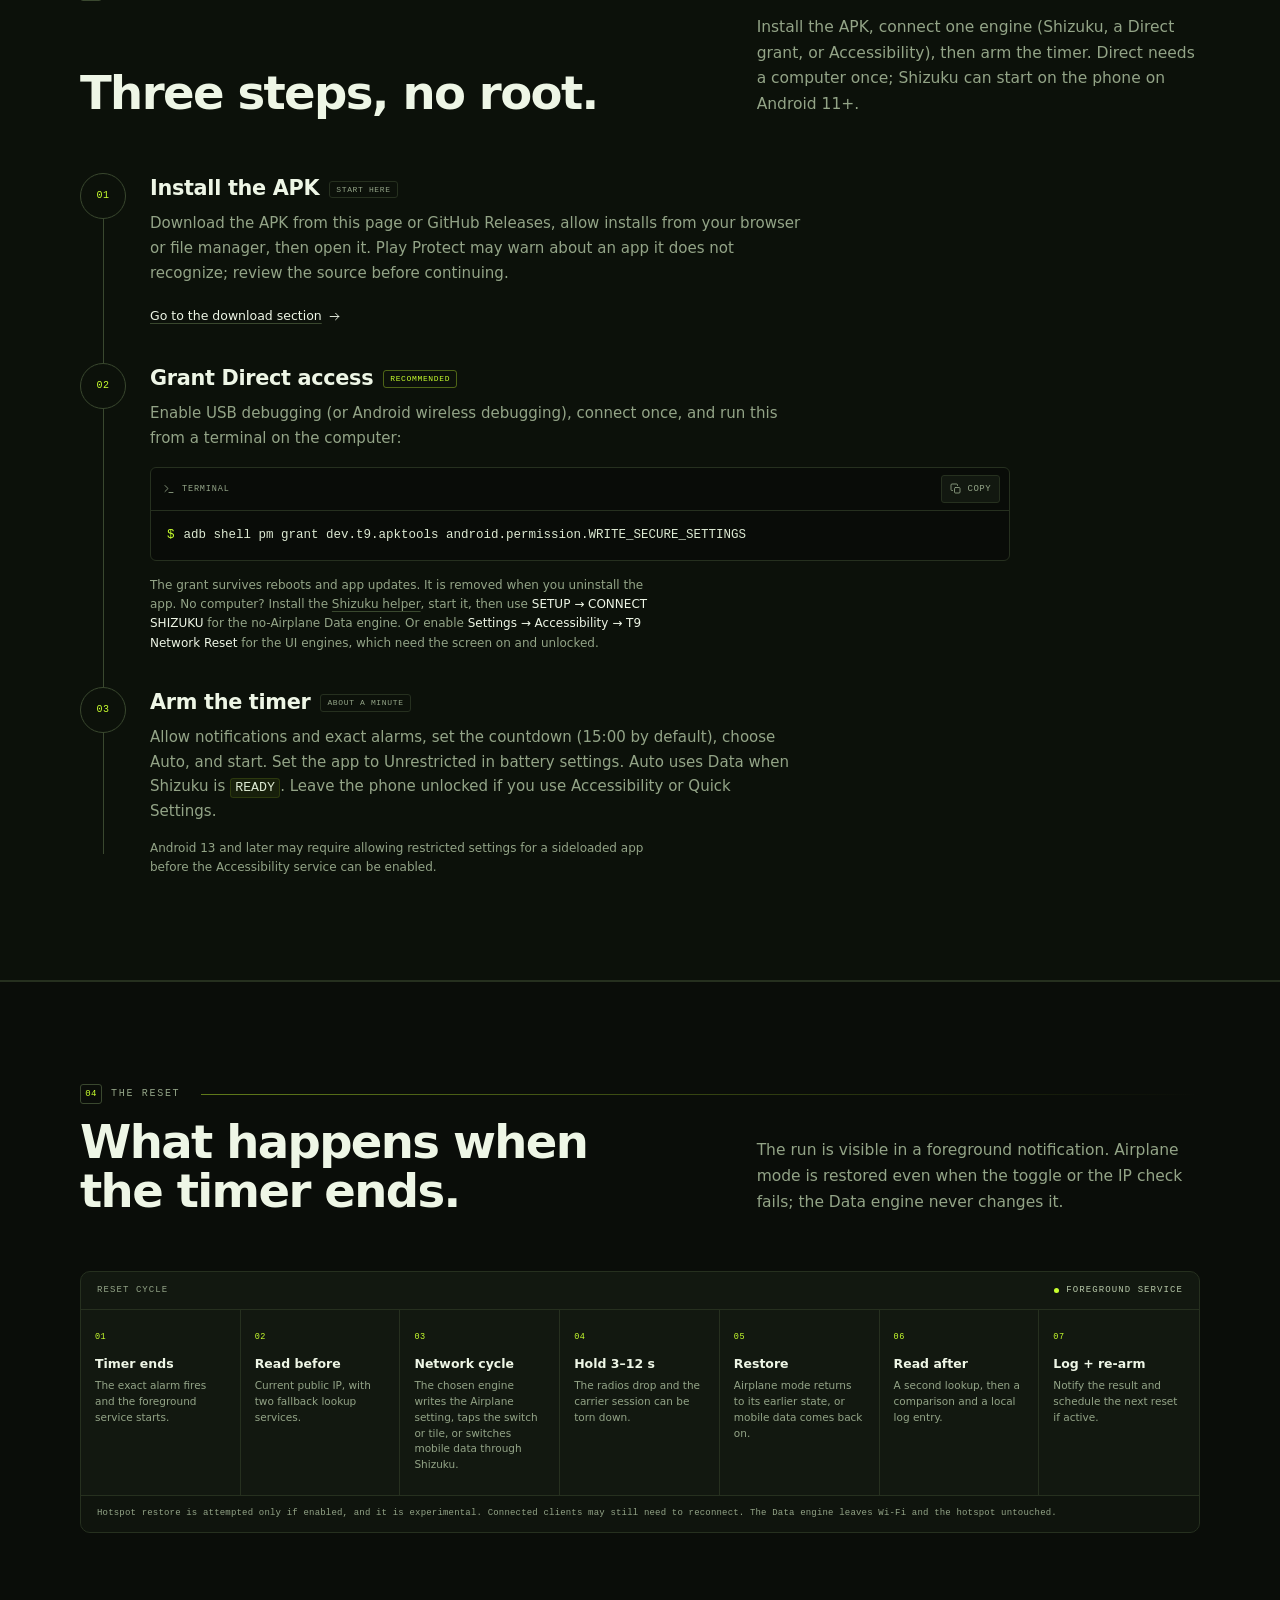
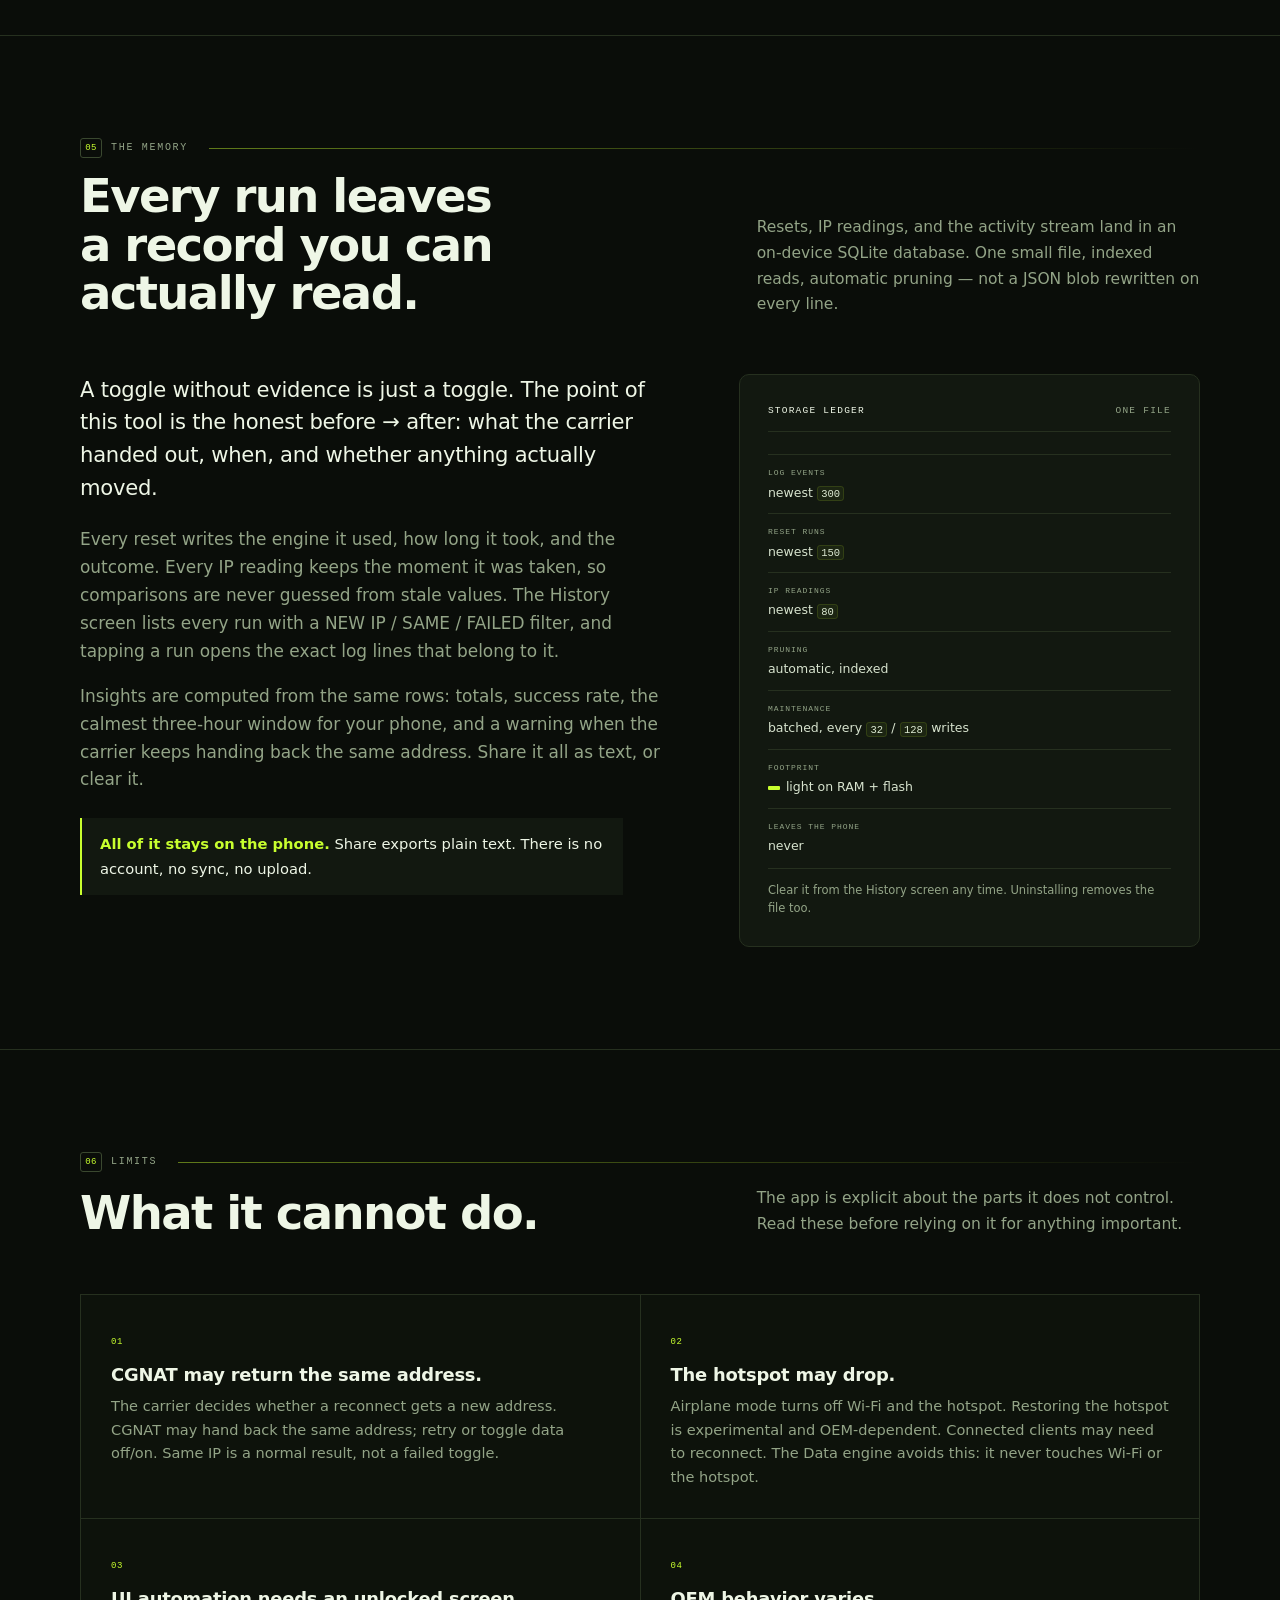
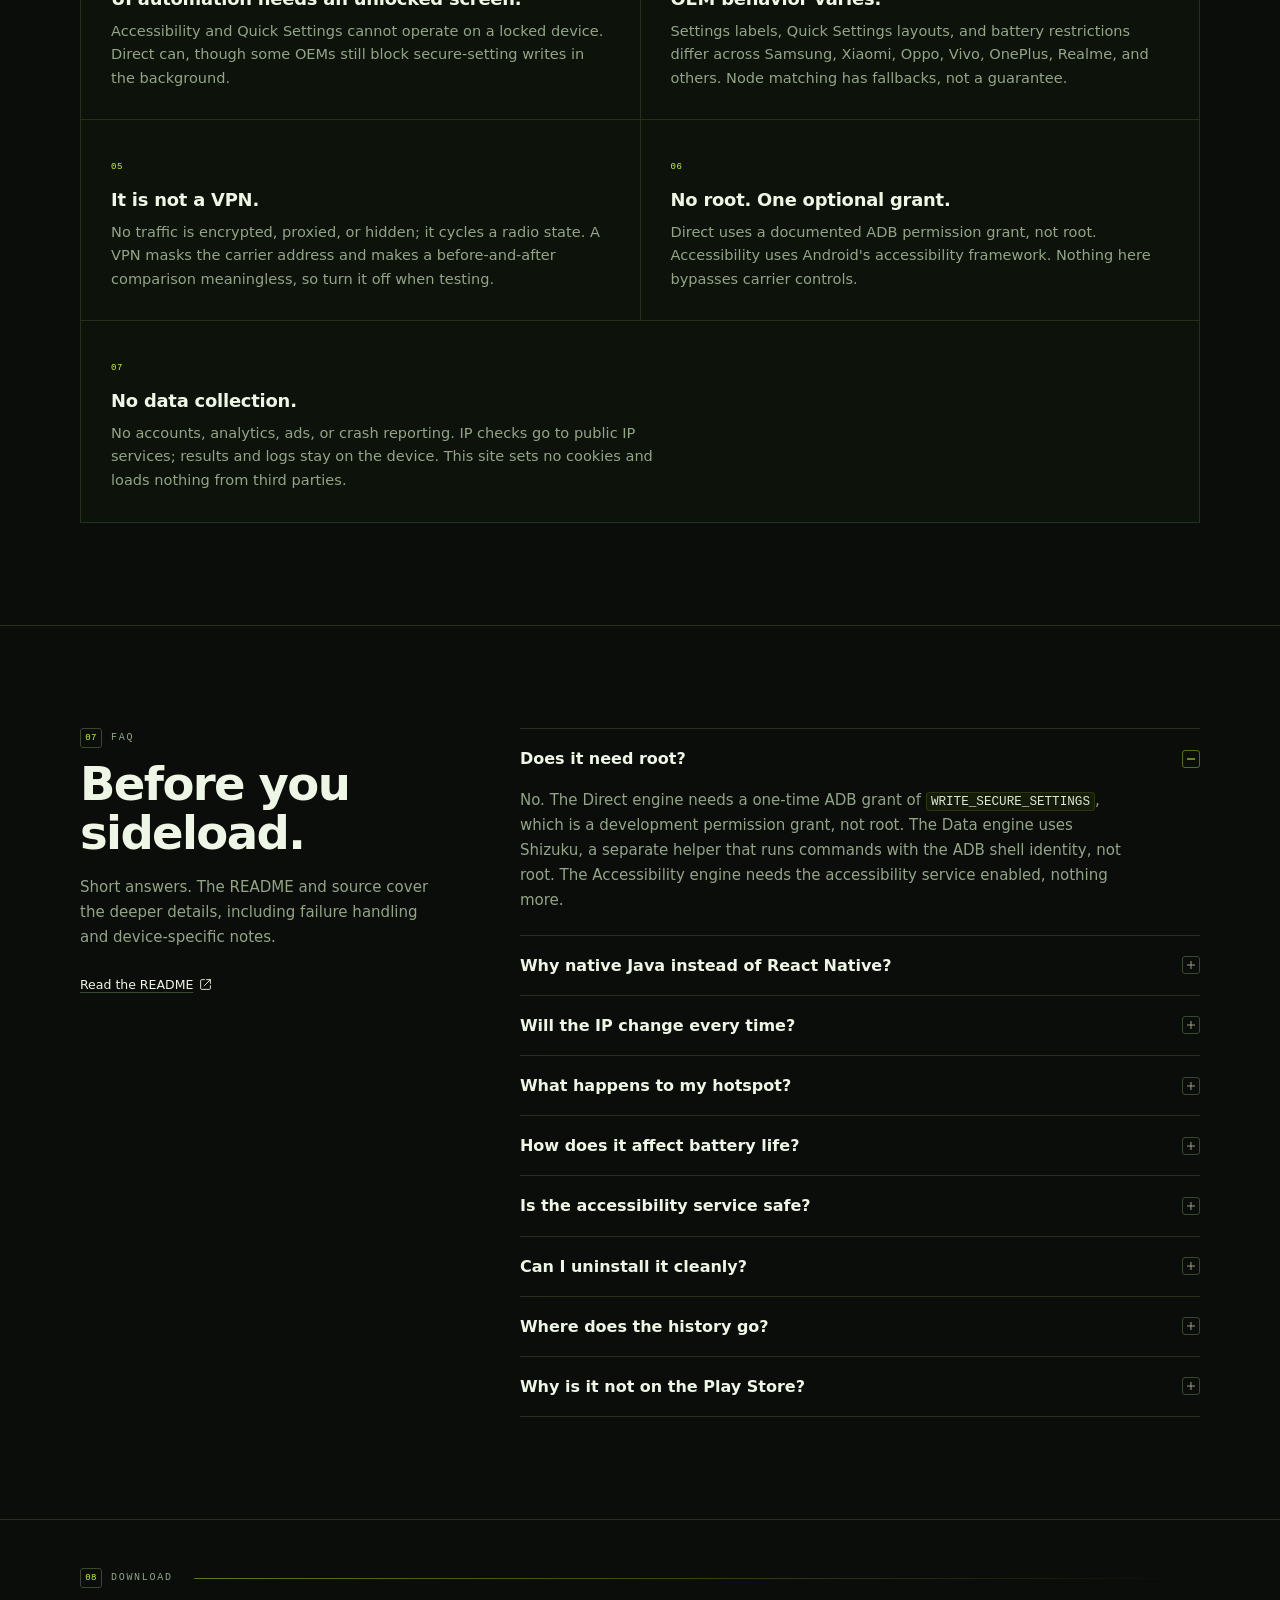
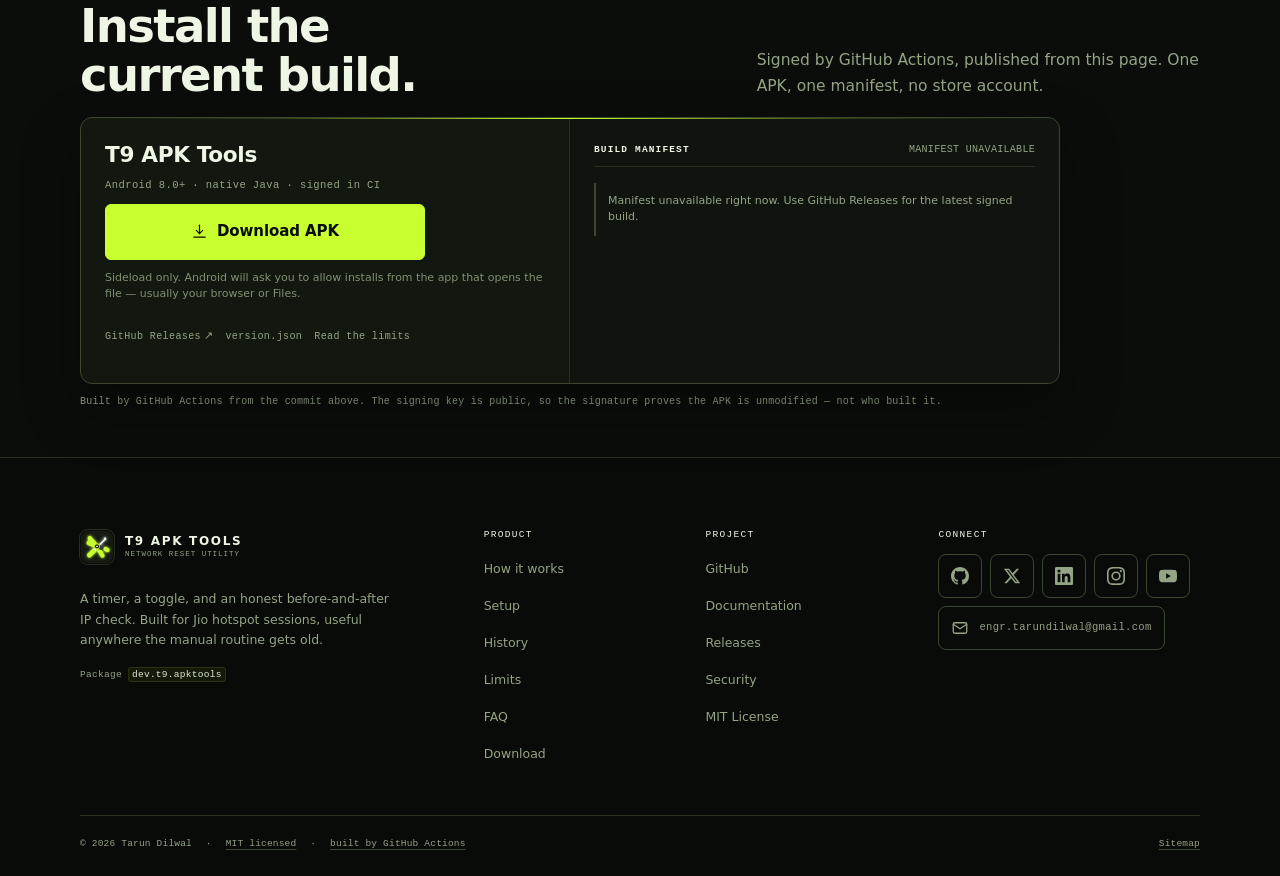
==== commit f954942d: "Release 1.2.0: no-Airplane data reset through Shizuku Data engine - Binds a Shizuku user service tha" ====
--- a/site/index.html
+++ b/site/index.html
@@ -3,8 +3,8 @@
 <head>
   <meta charset="utf-8">
   <meta name="viewport" content="width=device-width, initial-scale=1">
-  <title>T9 APK Tools — Scheduled Airplane mode for a new public IP</title>
-  <meta name="description" content="A no-root Android utility that arms a 15-minute timer, cycles Airplane mode, and reports whether your Jio hotspot session received a new public IP. Native Java, open source.">
+  <title>T9 APK Tools — Scheduled network reset for a new public IP</title>
+  <meta name="description" content="A no-root Android utility that arms a 15-minute timer, cycles Airplane mode or mobile data, and reports whether your Jio hotspot session received a new public IP. Native Java, open source.">
   <meta name="theme-color" content="#0A0D09">
   <meta name="color-scheme" content="dark">
   <meta name="robots" content="index,follow">
@@ -16,12 +16,12 @@
   <script src="app.js" defer></script>
   <meta property="og:type" content="website">
   <meta property="og:site_name" content="T9 APK Tools">
-  <meta property="og:title" content="T9 APK Tools — Change your public IP without touching Airplane mode">
-  <meta property="og:description" content="A 15-minute countdown, one Airplane mode cycle, an honest before-and-after IP check. No root, no VPN, no account.">
+  <meta property="og:title" content="T9 APK Tools — Cycle Airplane mode or mobile data on a timer">
+  <meta property="og:description" content="A 15-minute countdown, one network cycle (Airplane mode or mobile data through Shizuku), an honest before-and-after IP check. No root, no VPN, no account.">
   <meta property="og:url" content="https://engrtarun.github.io/t9-apk-tools/">
   <meta name="twitter:card" content="summary">
-  <meta name="twitter:title" content="T9 APK Tools — Change your public IP without touching Airplane mode">
-  <meta name="twitter:description" content="A no-root Android timer for the Jio hotspot Airplane mode routine. Native Java, open source, built by GitHub Actions.">
+  <meta name="twitter:title" content="T9 APK Tools — Cycle Airplane mode or mobile data on a timer">
+  <meta name="twitter:description" content="A no-root Android timer for the Jio hotspot network routine. Native Java, open source, built by GitHub Actions.">
   <script type="application/ld+json">
   {
     "@context": "https://schema.org",
@@ -29,7 +29,7 @@
     "name": "T9 APK Tools",
     "applicationCategory": "UtilitiesApplication",
     "operatingSystem": "Android 8.0+",
-    "description": "A no-root Android utility that cycles Airplane mode on a timer and reports whether the public IP changed.",
+    "description": "A no-root Android utility that cycles Airplane mode or mobile data on a timer and reports whether the public IP changed.",
     "url": "https://engrtarun.github.io/t9-apk-tools/",
     "downloadUrl": "https://engrtarun.github.io/t9-apk-tools/download/t9-apk-tools.apk",
     "codeRepository": "https://github.com/engrtarun/t9-apk-tools",
@@ -86,6 +86,7 @@
       <symbol id="i-clock" viewBox="0 0 24 24"><g fill="none" stroke="currentColor" stroke-width="1.7" stroke-linecap="round" stroke-linejoin="round"><circle cx="12" cy="12" r="9"/><path d="M12 7v5l3.5 2"/></g></symbol>
       <symbol id="i-shield" viewBox="0 0 24 24"><g fill="none" stroke="currentColor" stroke-width="1.7" stroke-linecap="round" stroke-linejoin="round"><path d="M12 3 19 6v5.5c0 4.4-2.9 7.8-7 9.5-4.1-1.7-7-5.1-7-9.5V6l7-3Z"/><path d="m9 12 2 2 4-4"/></g></symbol>
       <symbol id="i-wifi" viewBox="0 0 24 24"><g fill="none" stroke="currentColor" stroke-width="1.7" stroke-linecap="round" stroke-linejoin="round"><path d="M3 8.5a15 15 0 0 1 18 0"/><path d="M6.5 12.5a10 10 0 0 1 11 0"/><path d="M10 16.5a5 5 0 0 1 4 0"/><circle cx="12" cy="20" r=".8" fill="currentColor" stroke="none"/></g></symbol>
+      <symbol id="i-signal" viewBox="0 0 24 24"><g fill="none" stroke="currentColor" stroke-width="1.7" stroke-linecap="round"><path d="M5 20v-4"/><path d="M10 20v-8"/><path d="M15 20V9"/><path d="M20 20V5"/></g></symbol>
       <symbol id="i-lock" viewBox="0 0 24 24"><g fill="none" stroke="currentColor" stroke-width="1.7" stroke-linecap="round" stroke-linejoin="round"><rect x="4" y="10" width="16" height="11" rx="2"/><path d="M8 10V7a4 4 0 0 1 8 0v3"/></g></symbol>
       <symbol id="i-alert" viewBox="0 0 24 24"><g fill="none" stroke="currentColor" stroke-width="1.7" stroke-linecap="round" stroke-linejoin="round"><path d="M12 3 2.5 20h19L12 3Z"/><path d="M12 9v5"/><path d="M12 17.5h.01"/></g></symbol>
       <symbol id="i-x" viewBox="0 0 24 24"><path fill="currentColor" d="M18.244 2.25h3.308l-7.227 8.26 8.502 11.24H16.17l-5.214-6.817L4.99 21.75H1.68l7.73-8.835L1.254 2.25H8.08l4.713 6.231 5.451-6.231Zm-1.161 17.52h1.833L7.084 4.126H5.117l11.966 15.644Z"/></symbol>
@@ -127,7 +128,7 @@
         <div class="hero-copy">
           <p class="eyebrow"><span class="eyebrow-dot" aria-hidden="true"></span>NO ROOT • ACCESSIBILITY AUTOMATION</p>
           <h1 id="hero-title">Change your public IP without touching <span class="hl">Airplane mode.</span></h1>
-          <p class="hero-sub">T9 APK Tools arms a 15-minute countdown, toggles Airplane mode at the end, and checks the public address before and after. Built for Jio hotspot sessions that need a fresh carrier mapping — not a VPN, not root.</p>
+          <p class="hero-sub">T9 APK Tools arms a 15-minute countdown, cycles Airplane mode or mobile data at the end, and checks the public address before and after. Built for Jio hotspot sessions that need a fresh carrier mapping — not a VPN, not root.</p>
           <div class="hero-actions">
             <a class="btn btn--lime btn--lg" href="download/t9-apk-tools.apk" download data-apk-link><svg class="icon" aria-hidden="true" focusable="false"><use href="#i-download"/></svg><span>Download APK</span></a>
             <a class="btn btn--ghost btn--lg" href="#how-it-works"><span>See how it works</span><svg class="icon" aria-hidden="true" focusable="false"><use href="#i-arrow-right"/></svg></a>
@@ -220,13 +221,24 @@
     <section class="section" id="how-it-works" aria-labelledby="engines-title">
       <div class="shell">
         <div class="section-head">
-          <p class="kicker"><span>02</span> THREE ENGINES</p>
-          <h2 id="engines-title">One switch, three ways to reach it.</h2>
-          <p class="section-intro">Every engine ends with the same result: Airplane mode on for about three seconds, then off. Auto mode picks the most reliable option available.</p>
+          <p class="kicker"><span>02</span> FOUR ENGINES</p>
+          <h2 id="engines-title">One reset, four ways to run it.</h2>
+          <p class="section-intro">Three engines cycle Airplane mode; the fourth cycles mobile data instead, so Wi-Fi and the hotspot stay up. Auto mode picks the best option that is available.</p>
         </div>
         <div class="engine-grid">
+          <article class="engine" data-reveal>
+            <div class="engine-top"><span class="engine-no">01</span><span class="badge">No Airplane mode</span></div>
+            <h3>Data <span class="engine-alias">Shizuku</span></h3>
+            <p class="engine-desc">Switches mobile data off and on through Shizuku. Airplane mode, Wi-Fi, and the hotspot are never touched.</p>
+            <dl class="spec">
+              <div class="spec-row"><dt>Requirement</dt><dd>Shizuku helper running and granted</dd></div>
+              <div class="spec-row"><dt>Reliability</dt><dd><span class="meter" aria-hidden="true"><i class="is-on"></i><i class="is-on"></i><i class="is-on"></i></span>High on Android 11+</dd></div>
+              <div class="spec-row"><dt>Screen state</dt><dd>Can stay off or locked</dd></div>
+            </dl>
+            <p class="engine-note"><svg class="icon" aria-hidden="true" focusable="false"><use href="#i-signal"/></svg>Uses <code>cmd phone data</code>, with <code>svc data</code> as a fallback.</p>
+          </article>
           <article class="engine engine--direct" data-reveal>
-            <div class="engine-top"><span class="engine-no">01</span><span class="badge badge--lime">Recommended</span></div>
+            <div class="engine-top"><span class="engine-no">02</span><span class="badge badge--lime">Recommended</span></div>
             <h3>Direct <span class="engine-alias">ADB</span></h3>
             <p class="engine-desc">Writes the Airplane mode secure setting directly. No screen tapping, no Settings app, no visible UI.</p>
             <dl class="spec">
@@ -237,7 +249,7 @@
             <p class="engine-note"><svg class="icon" aria-hidden="true" focusable="false"><use href="#i-terminal"/></svg>Some OEMs still block secure-setting writes in the background.</p>
           </article>
           <article class="engine" data-reveal>
-            <div class="engine-top"><span class="engine-no">02</span><span class="badge">No PC</span></div>
+            <div class="engine-top"><span class="engine-no">03</span><span class="badge">No PC</span></div>
             <h3>Accessibility</h3>
             <p class="engine-desc">Opens the Airplane mode Settings page and activates the switch through Android's accessibility service.</p>
             <dl class="spec">
@@ -248,7 +260,7 @@
             <p class="engine-note"><svg class="icon" aria-hidden="true" focusable="false"><use href="#i-access"/></svg>Best fallback when you cannot run ADB. No computer required.</p>
           </article>
           <article class="engine" data-reveal>
-            <div class="engine-top"><span class="engine-no">03</span><span class="badge">Fallback</span></div>
+            <div class="engine-top"><span class="engine-no">04</span><span class="badge">Fallback</span></div>
             <h3>Quick Settings</h3>
             <p class="engine-desc">Pulls down the Quick Settings shade and activates the Airplane tile. Uses calibrated coordinates if text matching fails.</p>
             <dl class="spec">
@@ -259,7 +271,7 @@
             <p class="engine-note"><svg class="icon" aria-hidden="true" focusable="false"><use href="#i-tiles"/></svg>For skins where the Settings switch is hard to match.</p>
           </article>
         </div>
-        <p class="auto-note"><strong>Auto mode</strong> resolves Direct → Accessibility → Quick Settings and records the engine it used in the notification and local log. <a href="#setup">Set up an engine</a>.</p>
+        <p class="auto-note"><strong>Auto mode</strong> resolves Data → Direct → Quick Settings → Settings page and records the engine it used in the notification and local log. <a href="#setup">Set up an engine</a>.</p>
       </div>
     </section>
 
@@ -267,8 +279,8 @@
       <div class="shell">
         <div class="section-head">
           <p class="kicker"><span>03</span> SETUP</p>
-          <h2 id="setup-title">Three steps, one optional command.</h2>
-          <p class="section-intro">Install the APK, grant Direct access or enable Accessibility, then arm the timer. Direct needs a computer once. The accessibility engines do not.</p>
+          <h2 id="setup-title">Three steps, no root.</h2>
+          <p class="section-intro">Install the APK, connect one engine (Shizuku, a Direct grant, or Accessibility), then arm the timer. Direct needs a computer once; Shizuku can start on the phone on Android 11+.</p>
         </div>
         <ol class="setup-timeline">
           <li class="setup-step">
@@ -297,14 +309,14 @@
                   <span class="prompt" aria-hidden="true">$</span><code id="adb-grant">adb shell pm grant dev.t9.apktools android.permission.WRITE_SECURE_SETTINGS</code>
                 </div>
               </div>
-              <p class="step-note">The grant survives reboots and app updates. It is removed when you uninstall the app. No computer? Skip this and enable <strong>Settings → Accessibility → T9 APK Tools</strong> instead. That path needs the screen on and unlocked.</p>
+              <p class="step-note">The grant survives reboots and app updates. It is removed when you uninstall the app. No computer? Install the <a href="https://shizuku.rikka.app/download/">Shizuku helper</a>, start it, then use <strong>SETUP → CONNECT SHIZUKU</strong> for the no-Airplane Data engine. Or enable <strong>Settings → Accessibility → T9 Network Reset</strong> for the UI engines, which need the screen on and unlocked.</p>
             </div>
           </li>
           <li class="setup-step">
             <div class="step-marker" aria-hidden="true">03</div>
             <div class="step-body">
               <div class="step-head"><h3>Arm the timer</h3><span class="step-tag">About a minute</span></div>
-              <p>Allow notifications and exact alarms, set the countdown (15:00 by default), choose Auto, and start. Set the app to Unrestricted in battery settings. Leave the phone unlocked if you use Accessibility or Quick Settings.</p>
+              <p>Allow notifications and exact alarms, set the countdown (15:00 by default), choose Auto, and start. Set the app to Unrestricted in battery settings. Auto uses Data when Shizuku is <code>READY</code>. Leave the phone unlocked if you use Accessibility or Quick Settings.</p>
               <p class="step-note">Android 13 and later may require allowing restricted settings for a sideloaded app before the Accessibility service can be enabled.</p>
             </div>
           </li>
@@ -317,7 +329,7 @@
         <div class="section-head">
           <p class="kicker"><span>04</span> THE RESET</p>
           <h2 id="sequence-title">What happens when the timer ends.</h2>
-          <p class="section-intro">The run is visible in a foreground notification. Airplane mode is restored even when the toggle or the IP check fails.</p>
+          <p class="section-intro">The run is visible in a foreground notification. Airplane mode is restored even when the toggle or the IP check fails; the Data engine never changes it.</p>
         </div>
         <div class="sequence-panel" data-reveal>
           <div class="sequence-head">
@@ -327,13 +339,13 @@
           <ol class="sequence">
             <li><span class="seq-no">01</span><h3>Timer ends</h3><p>The exact alarm fires and the foreground service starts.</p></li>
             <li><span class="seq-no">02</span><h3>Read before</h3><p>Current public IP, with two fallback lookup services.</p></li>
-            <li><span class="seq-no">03</span><h3>Airplane on</h3><p>The chosen engine writes the setting or taps the switch or tile.</p></li>
-            <li><span class="seq-no">04</span><h3>Hold ~3 s</h3><p>The radios drop and the carrier session can be torn down.</p></li>
-            <li><span class="seq-no">05</span><h3>Airplane off</h3><p>The app restores Airplane mode off and waits for mobile data.</p></li>
+            <li><span class="seq-no">03</span><h3>Network cycle</h3><p>The chosen engine writes the Airplane setting, taps the switch or tile, or switches mobile data through Shizuku.</p></li>
+            <li><span class="seq-no">04</span><h3>Hold 3–12 s</h3><p>The radios drop and the carrier session can be torn down.</p></li>
+            <li><span class="seq-no">05</span><h3>Restore</h3><p>Airplane mode returns to its earlier state, or mobile data comes back on.</p></li>
             <li><span class="seq-no">06</span><h3>Read after</h3><p>A second lookup, then a comparison and a local log entry.</p></li>
             <li><span class="seq-no">07</span><h3>Log + re-arm</h3><p>Notify the result and schedule the next reset if active.</p></li>
           </ol>
-          <p class="sequence-foot">Hotspot restore is attempted only if enabled, and it is experimental. Connected clients may still need to reconnect.</p>
+          <p class="sequence-foot">Hotspot restore is attempted only if enabled, and it is experimental. Connected clients may still need to reconnect. The Data engine leaves Wi-Fi and the hotspot untouched.</p>
         </div>
       </div>
     </section>
@@ -378,7 +390,7 @@
         </div>
         <div class="limits-grid">
           <article class="limit" data-reveal><span class="limit-no">01</span><h3>CGNAT may return the same address.</h3><p>The carrier decides whether a reconnect gets a new address. CGNAT may hand back the same address; retry or toggle data off/on. Same IP is a normal result, not a failed toggle.</p></article>
-          <article class="limit" data-reveal><span class="limit-no">02</span><h3>The hotspot may drop.</h3><p>Airplane mode turns off Wi-Fi and the hotspot. Restoring the hotspot is experimental and OEM-dependent. Connected clients may need to reconnect.</p></article>
+          <article class="limit" data-reveal><span class="limit-no">02</span><h3>The hotspot may drop.</h3><p>Airplane mode turns off Wi-Fi and the hotspot. Restoring the hotspot is experimental and OEM-dependent. Connected clients may need to reconnect. The Data engine avoids this: it never touches Wi-Fi or the hotspot.</p></article>
           <article class="limit" data-reveal><span class="limit-no">03</span><h3>UI automation needs an unlocked screen.</h3><p>Accessibility and Quick Settings cannot operate on a locked device. Direct can, though some OEMs still block secure-setting writes in the background.</p></article>
           <article class="limit" data-reveal><span class="limit-no">04</span><h3>OEM behavior varies.</h3><p>Settings labels, Quick Settings layouts, and battery restrictions differ across Samsung, Xiaomi, Oppo, Vivo, OnePlus, Realme, and others. Node matching has fallbacks, not a guarantee.</p></article>
           <article class="limit" data-reveal><span class="limit-no">05</span><h3>It is not a VPN.</h3><p>No traffic is encrypted, proxied, or hidden; it cycles a radio state. A VPN masks the carrier address and makes a before-and-after comparison meaningless, so turn it off when testing.</p></article>
@@ -397,10 +409,10 @@
           <a class="text-link" href="https://github.com/engrtarun/t9-apk-tools#readme" target="_blank" rel="noopener noreferrer">Read the README<svg class="icon" aria-hidden="true" focusable="false"><use href="#i-external"/></svg><span class="sr-only"> (opens in a new tab)</span></a>
         </div>
         <div class="faq-list">
-          <details class="faq-item" open><summary><span class="faq-question">Does it need root?</span><span class="faq-icon" aria-hidden="true"></span></summary><div class="faq-answer"><p>No. The Direct engine needs a one-time ADB grant of <code>WRITE_SECURE_SETTINGS</code>, which is a development permission grant, not root. The Accessibility engine needs the accessibility service enabled, nothing more.</p></div></details>
+          <details class="faq-item" open><summary><span class="faq-question">Does it need root?</span><span class="faq-icon" aria-hidden="true"></span></summary><div class="faq-answer"><p>No. The Direct engine needs a one-time ADB grant of <code>WRITE_SECURE_SETTINGS</code>, which is a development permission grant, not root. The Data engine uses Shizuku, a separate helper that runs commands with the ADB shell identity, not root. The Accessibility engine needs the accessibility service enabled, nothing more.</p></div></details>
           <details class="faq-item"><summary><span class="faq-question">Why native Java instead of React Native?</span><span class="faq-icon" aria-hidden="true"></span></summary><div class="faq-answer"><p>The core is an Android <code>AccessibilityService</code>: a system-bound service with a manifest declaration, a lifecycle controlled by Android, and direct access to accessibility node trees. JavaScript cannot implement it. React Native would add a bridge and tens of megabytes while still needing the same native service. Native Java keeps the APK small and the permission behavior explicit.</p></div></details>
           <details class="faq-item"><summary><span class="faq-question">Will the IP change every time?</span><span class="faq-icon" aria-hidden="true"></span></summary><div class="faq-answer"><p>No. The carrier controls CGNAT assignment. The app automates the toggle and reports whether the address changed. CGNAT may hand back the same address; retry or toggle data off/on.</p></div></details>
-          <details class="faq-item"><summary><span class="faq-question">What happens to my hotspot?</span><span class="faq-icon" aria-hidden="true"></span></summary><div class="faq-answer"><p>Airplane mode turns it off. The optional hotspot restore is experimental and cannot guarantee that clients reconnect cleanly. You may need to turn the hotspot back on manually.</p></div></details>
+          <details class="faq-item"><summary><span class="faq-question">What happens to my hotspot?</span><span class="faq-icon" aria-hidden="true"></span></summary><div class="faq-answer"><p>Airplane mode turns it off. The optional hotspot restore is experimental and cannot guarantee that clients reconnect cleanly. You may need to turn the hotspot back on manually. The Data engine does not touch the hotspot at all; only mobile data drops for a few seconds.</p></div></details>
           <details class="faq-item"><summary><span class="faq-question">How does it affect battery life?</span><span class="faq-icon" aria-hidden="true"></span></summary><div class="faq-answer"><p>It is not an always-on VPN or a persistent scanner. The app schedules an exact alarm and runs a short foreground service when the reset starts. Set battery usage to Unrestricted; aggressive OEM managers can still kill background work.</p></div></details>
           <details class="faq-item"><summary><span class="faq-question">Is the accessibility service safe?</span><span class="faq-icon" aria-hidden="true"></span></summary><div class="faq-answer"><p>It is powerful by design: Android grants broad window access while the service is enabled. The app limits inspection and clicks to the Airplane mode flow, keeps data on-device, and stores nothing remotely. Disable the service when you are not using it.</p></div></details>
           <details class="faq-item"><summary><span class="faq-question">Can I uninstall it cleanly?</span><span class="faq-icon" aria-hidden="true"></span></summary><div class="faq-answer"><p>Yes. Uninstalling removes the app, its local logs and settings, and the ADB grant. Nothing is stored on a server.</p></div></details>
--- a/site/styles.css
+++ b/site/styles.css
@@ -945,7 +945,7 @@
 /* Engines */
 .engine-grid {
   display: grid;
-  grid-template-columns: repeat(3, minmax(0, 1fr));
+  grid-template-columns: repeat(2, minmax(0, 1fr));
   gap: 14px;
 }
 
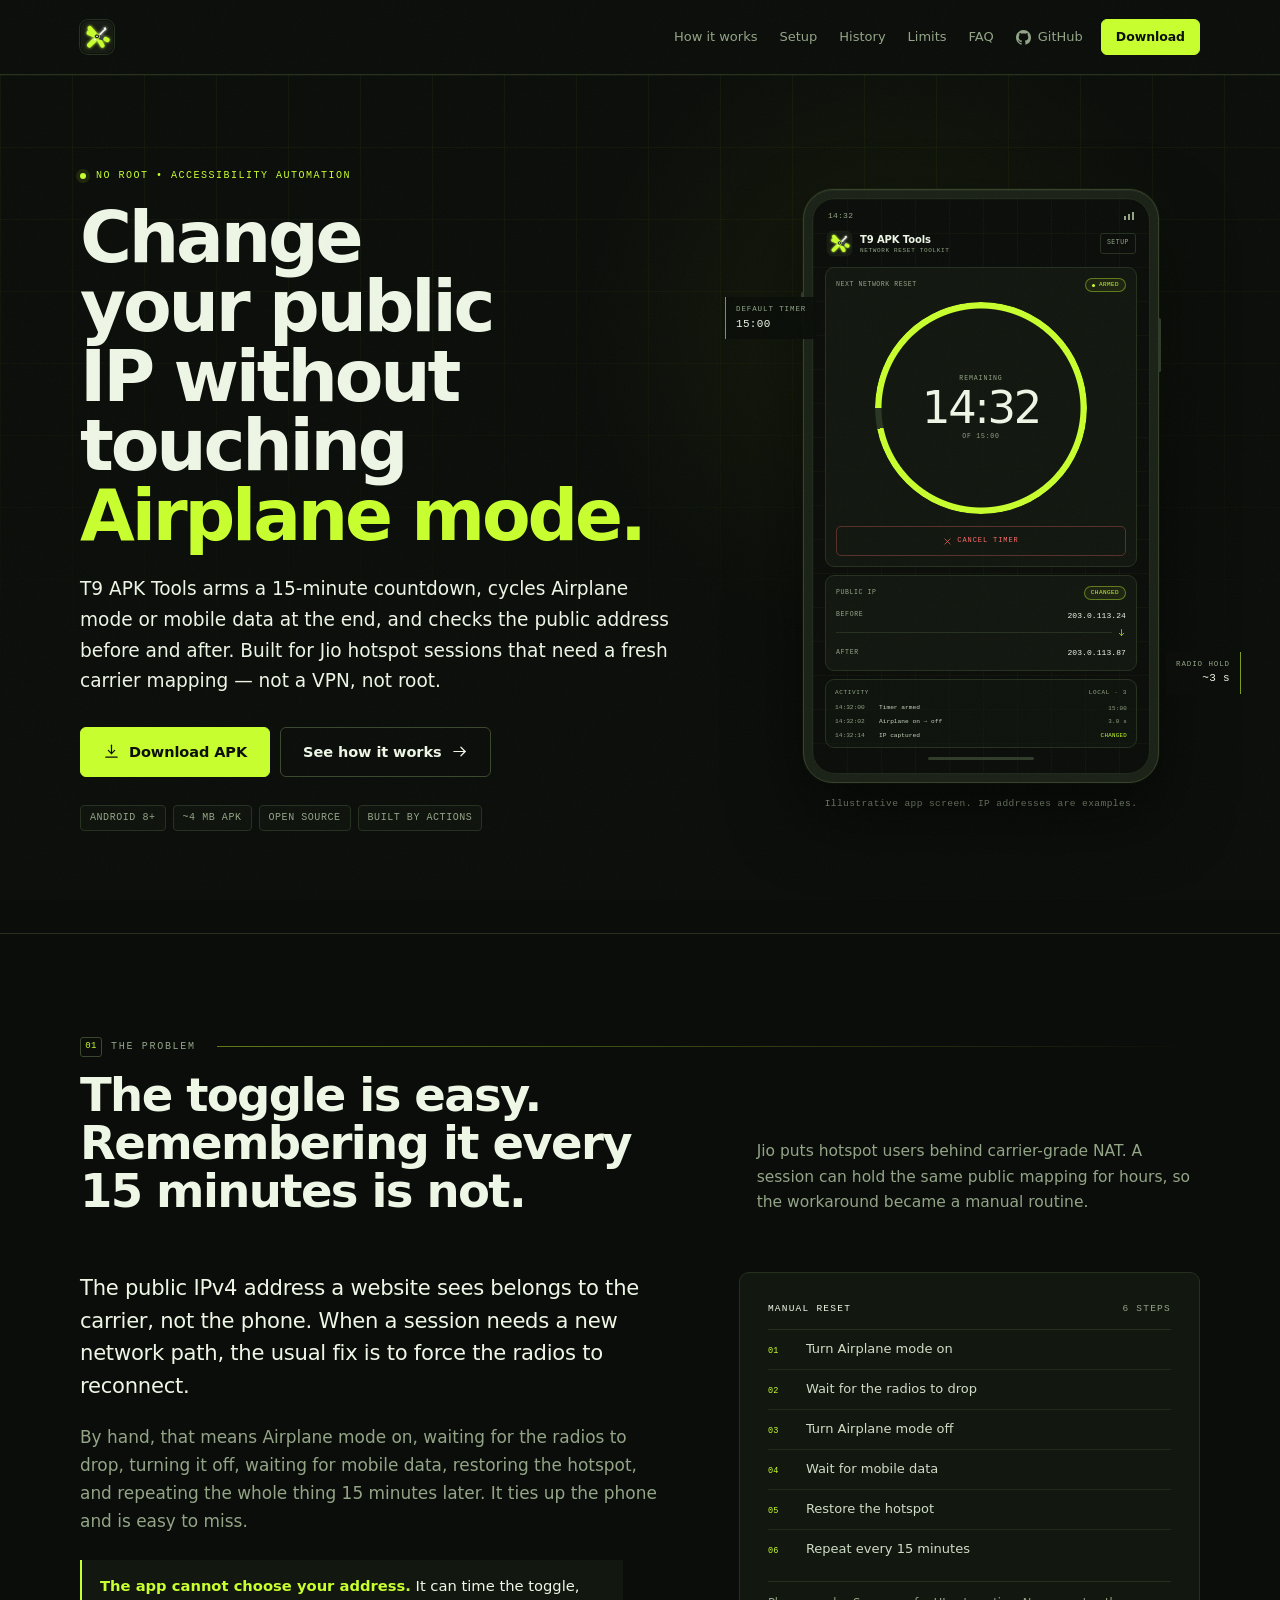
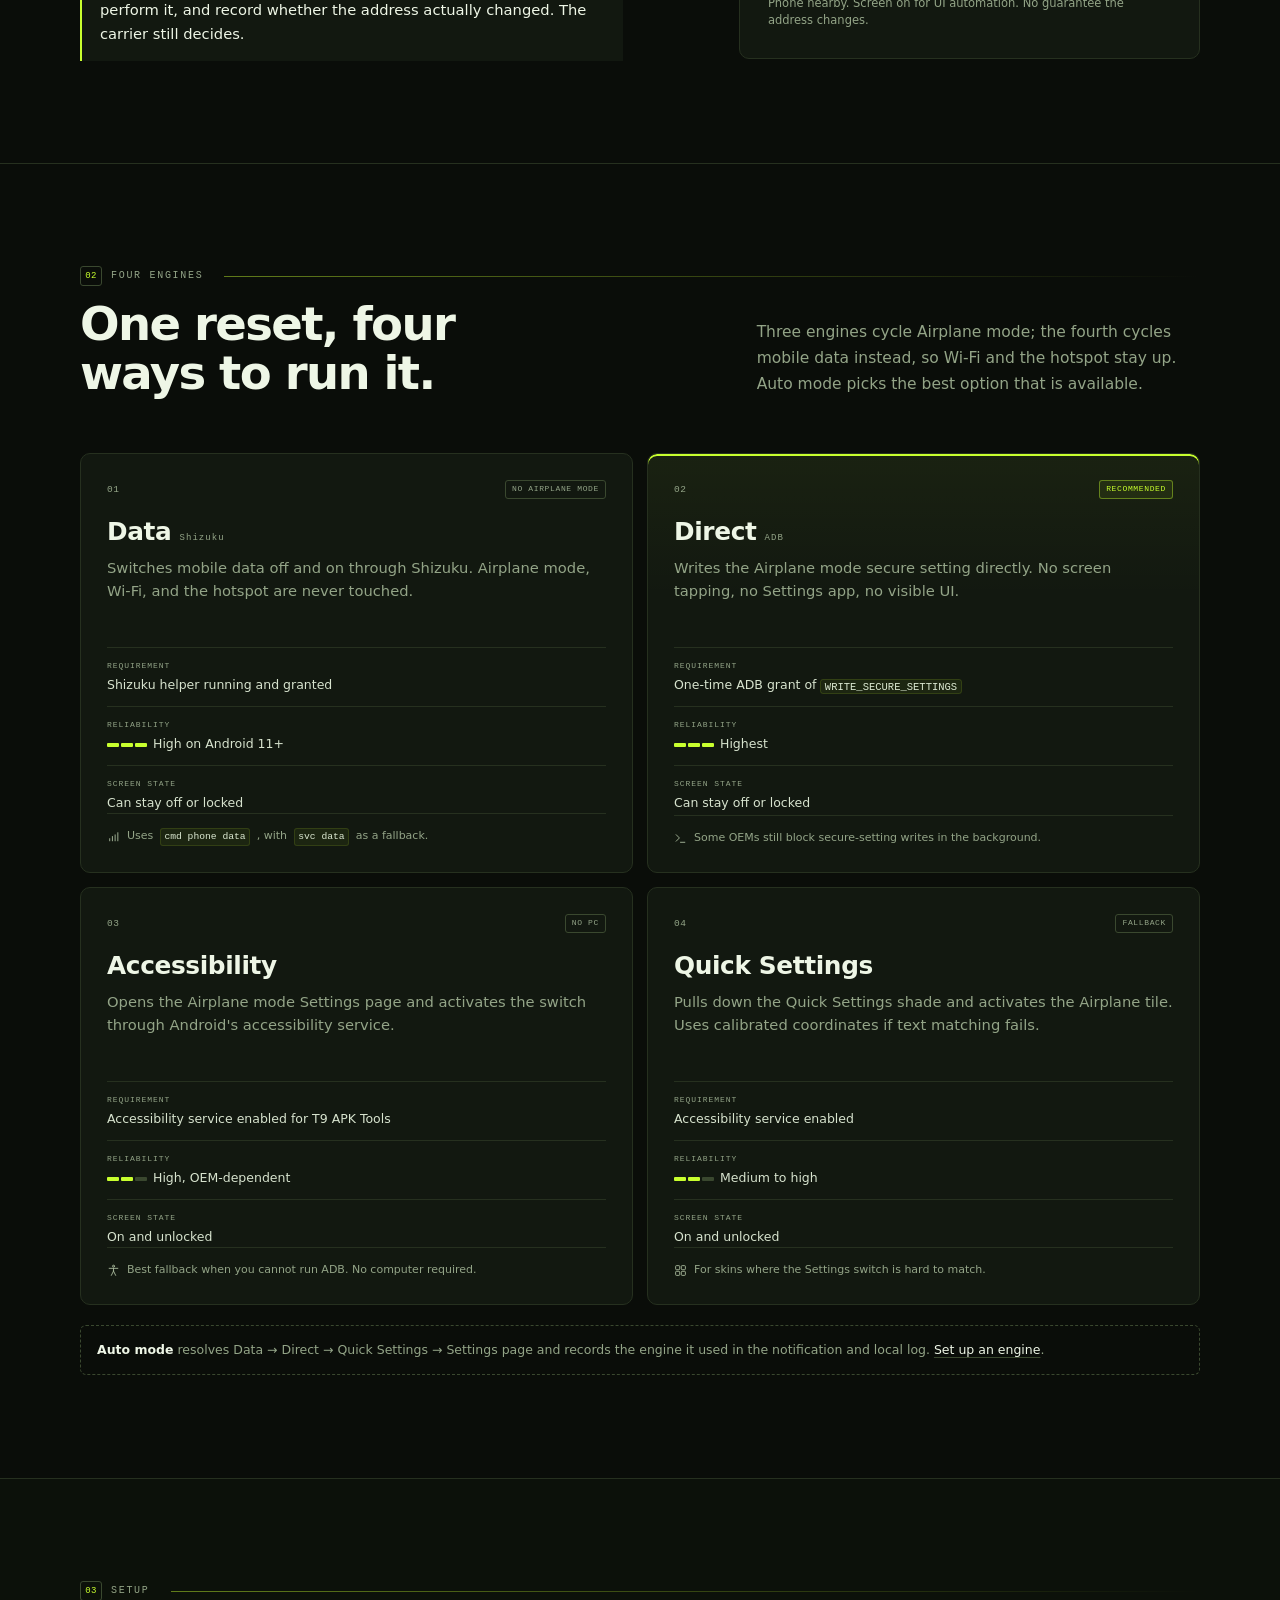
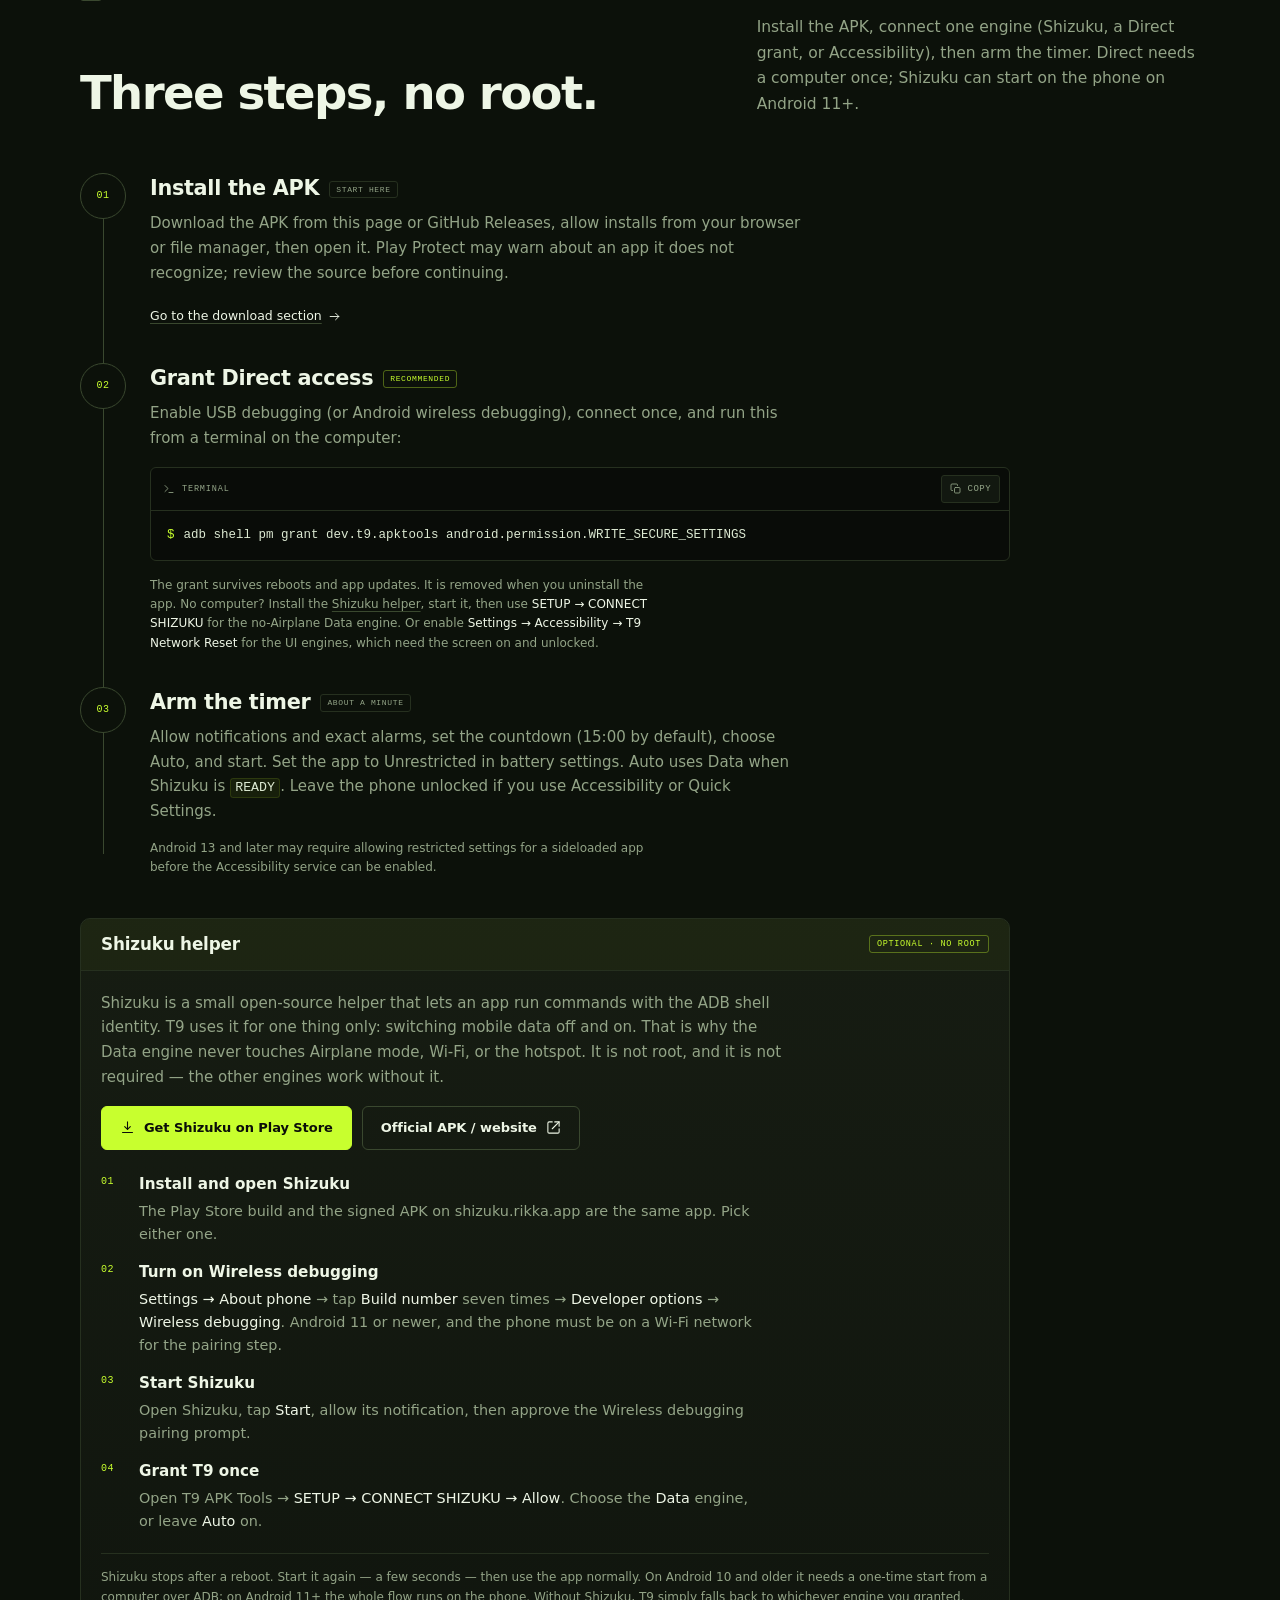
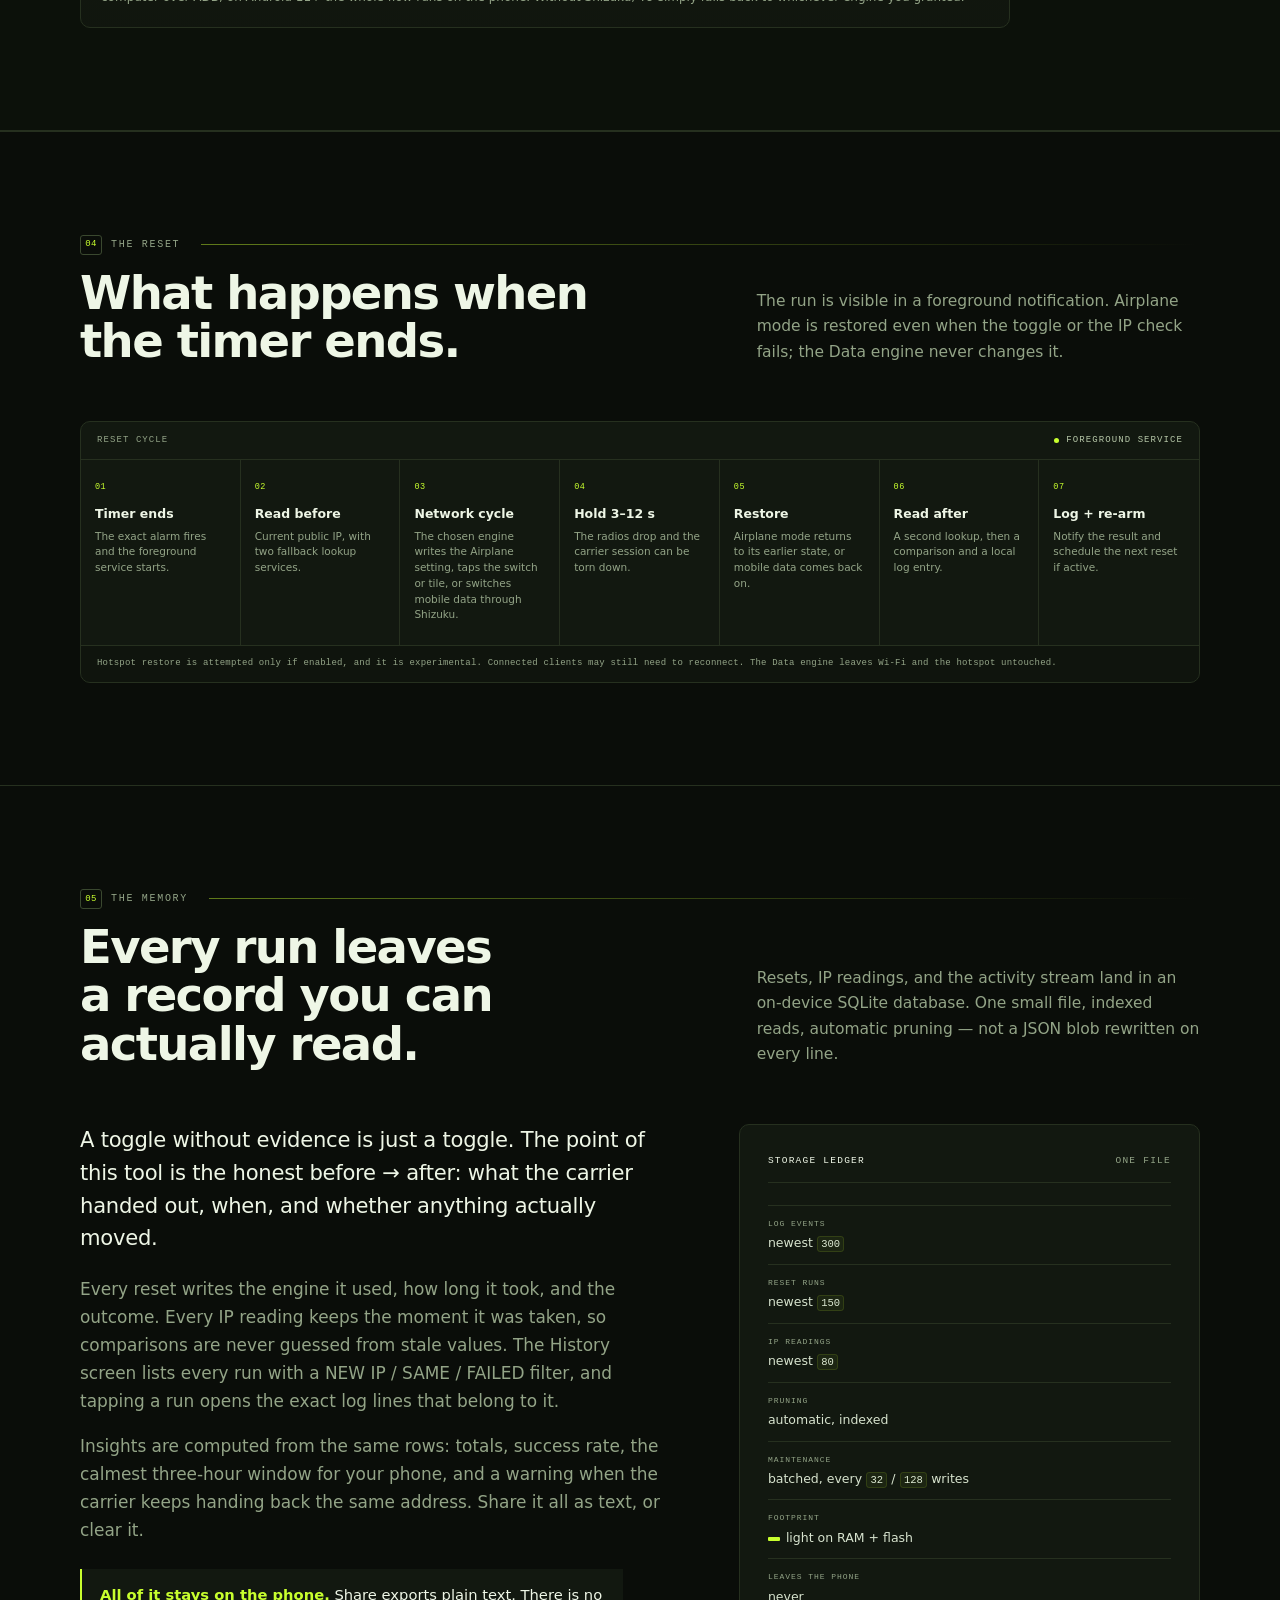
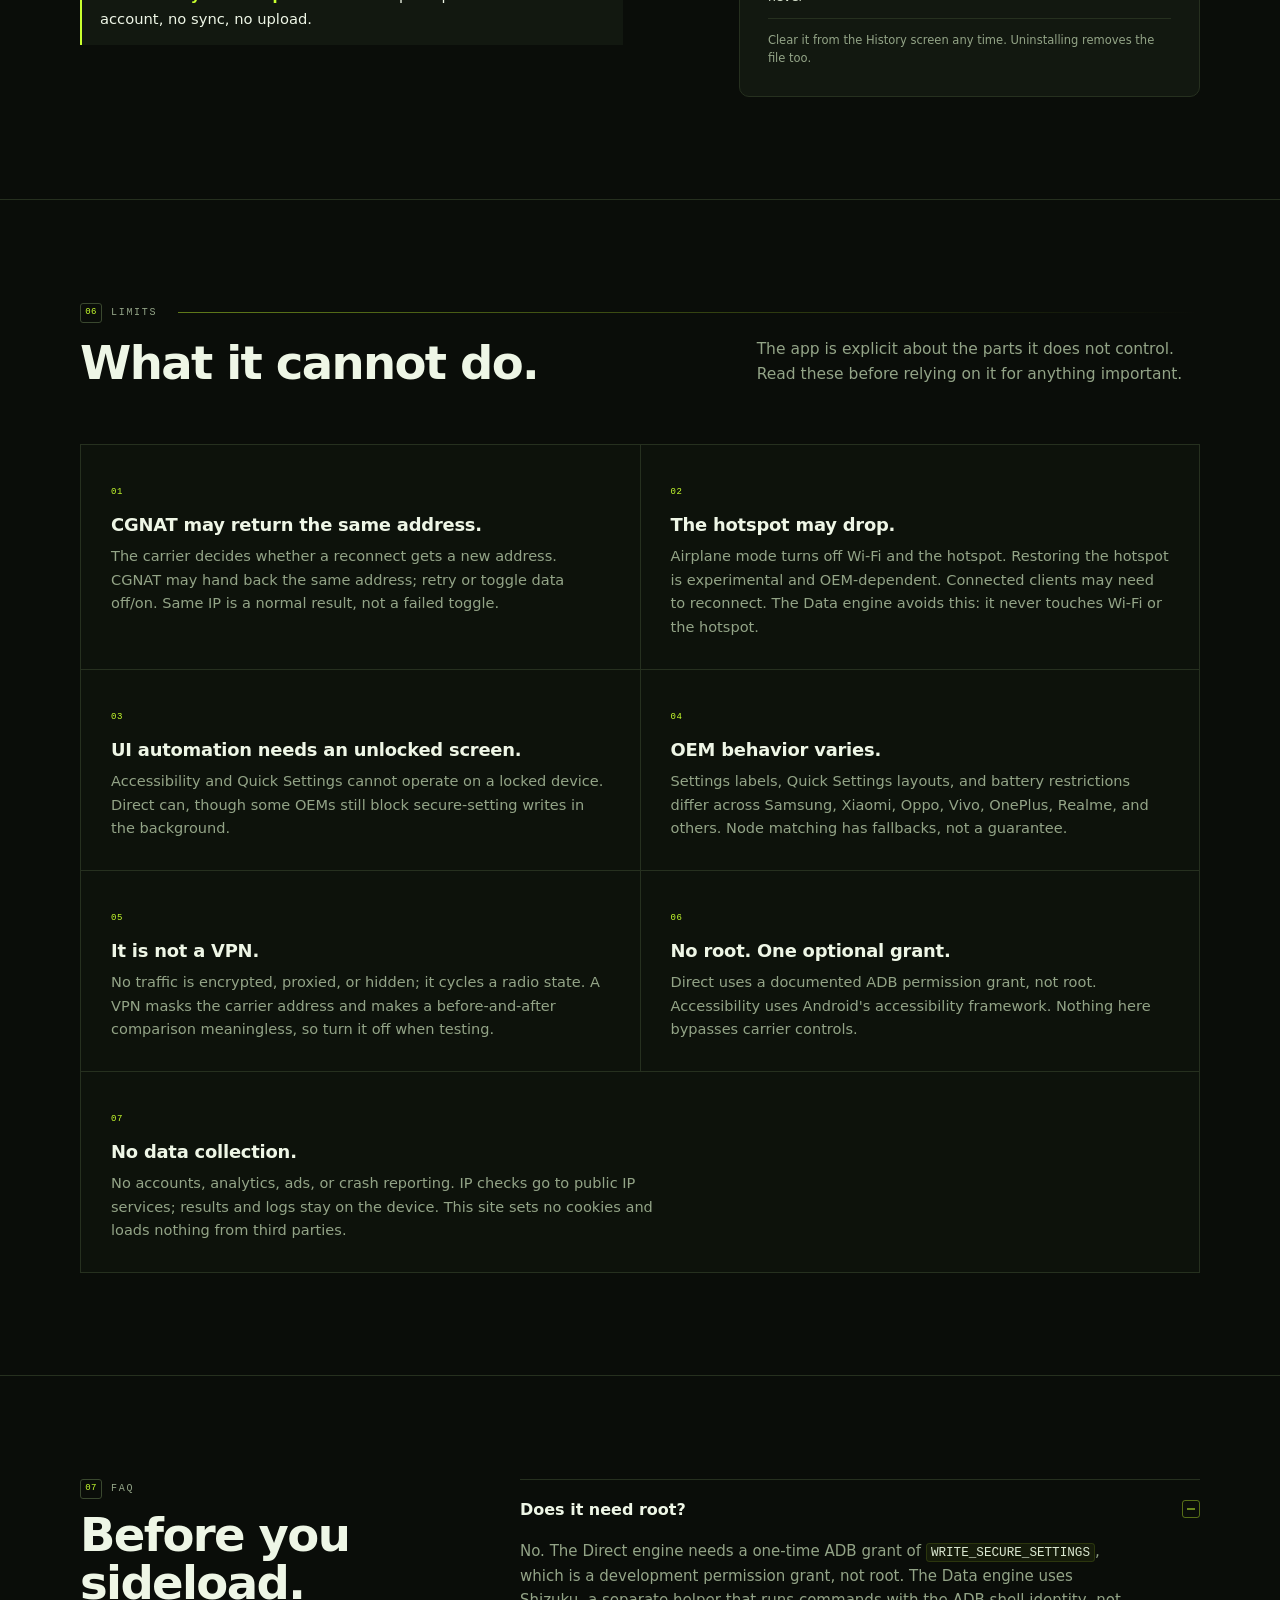
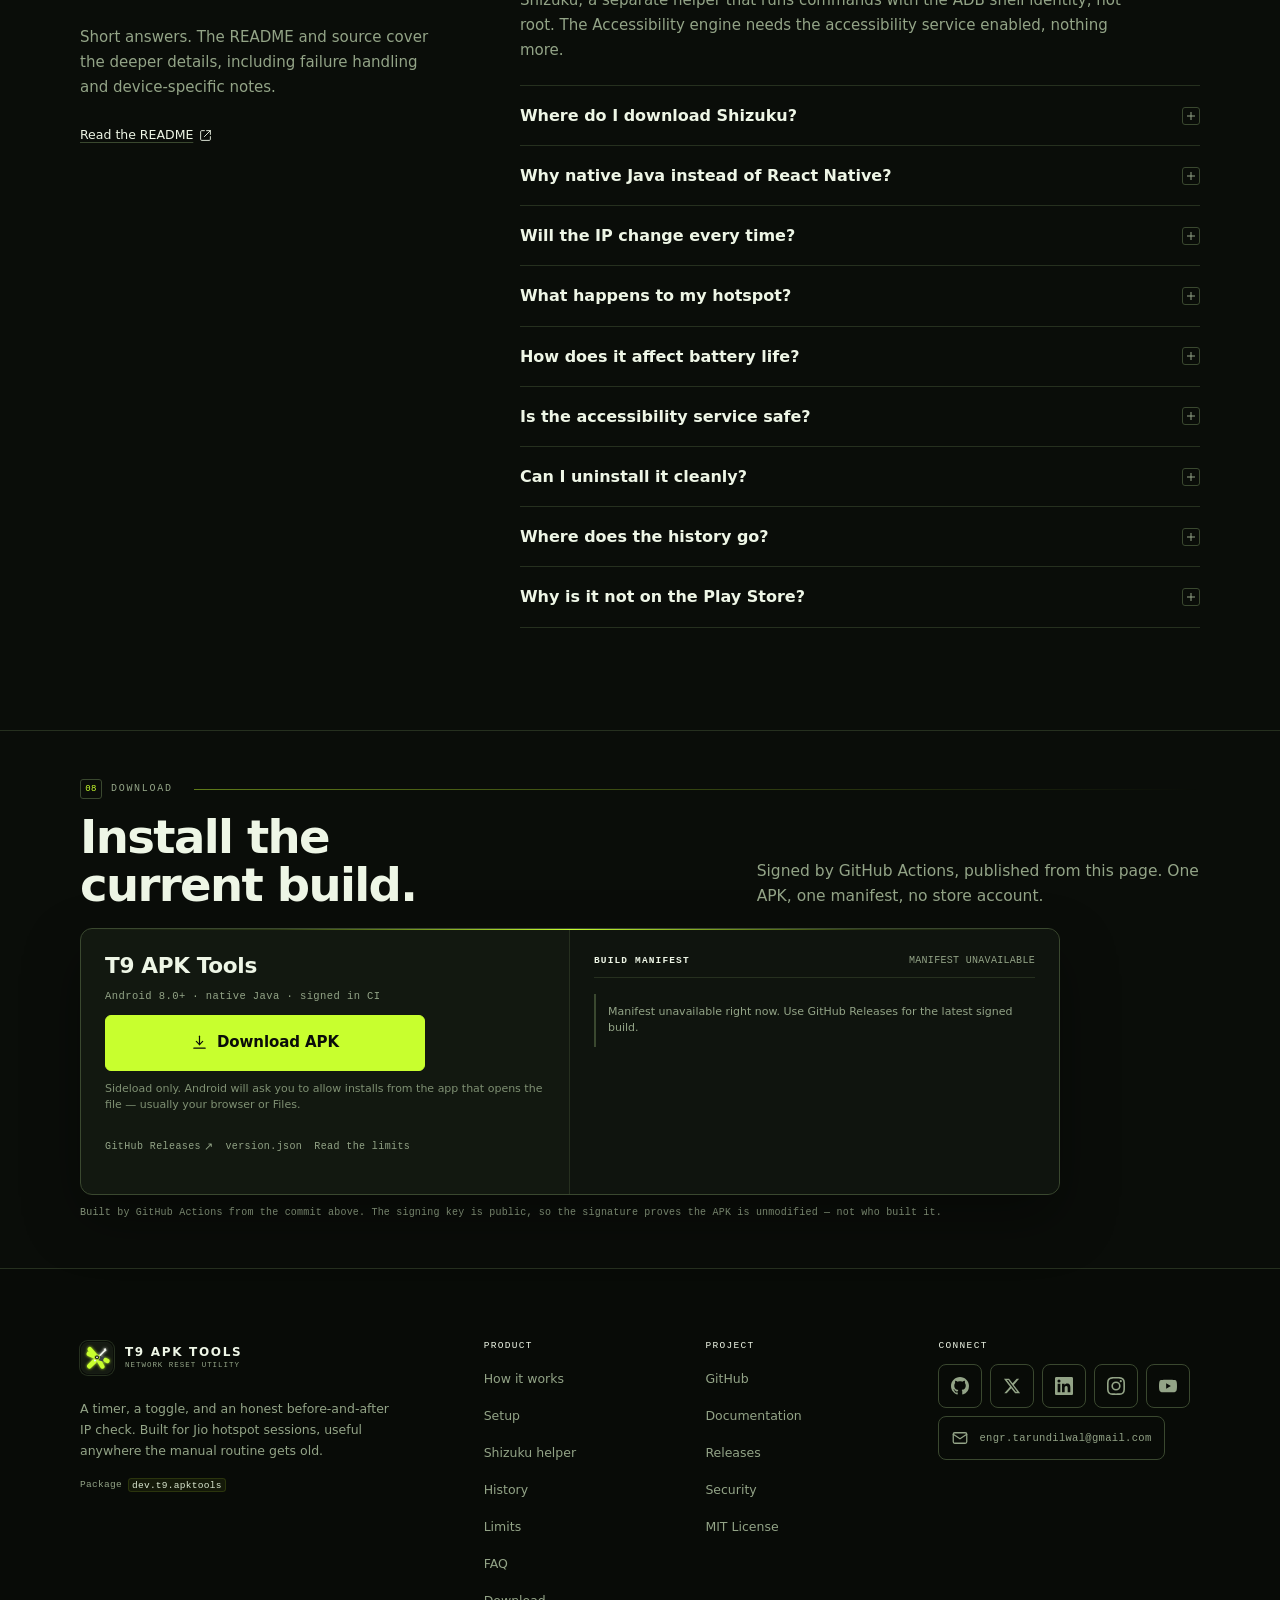
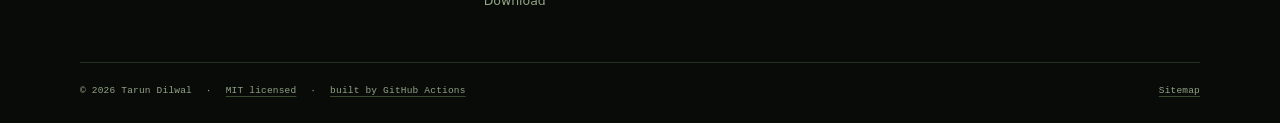
==== commit 53e94ae7: "site: Shizuku helper section with download links and four-step setup" ====
--- a/site/index.html
+++ b/site/index.html
@@ -309,7 +309,7 @@
                   <span class="prompt" aria-hidden="true">$</span><code id="adb-grant">adb shell pm grant dev.t9.apktools android.permission.WRITE_SECURE_SETTINGS</code>
                 </div>
               </div>
-              <p class="step-note">The grant survives reboots and app updates. It is removed when you uninstall the app. No computer? Install the <a href="https://shizuku.rikka.app/download/">Shizuku helper</a>, start it, then use <strong>SETUP → CONNECT SHIZUKU</strong> for the no-Airplane Data engine. Or enable <strong>Settings → Accessibility → T9 Network Reset</strong> for the UI engines, which need the screen on and unlocked.</p>
+              <p class="step-note">The grant survives reboots and app updates. It is removed when you uninstall the app. No computer? Install the <a href="#shizuku">Shizuku helper</a>, start it, then use <strong>SETUP → CONNECT SHIZUKU</strong> for the no-Airplane Data engine. Or enable <strong>Settings → Accessibility → T9 Network Reset</strong> for the UI engines, which need the screen on and unlocked.</p>
             </div>
           </li>
           <li class="setup-step">
@@ -321,6 +321,46 @@
             </div>
           </li>
         </ol>
+        <aside class="helper" id="shizuku" aria-labelledby="helper-title" data-reveal>
+          <div class="helper-head">
+            <h3 id="helper-title">Shizuku helper</h3>
+            <span class="helper-badge">Optional · no root</span>
+          </div>
+          <div class="helper-body">
+            <p class="helper-lede">Shizuku is a small open-source helper that lets an app run commands with the ADB shell identity. T9 uses it for one thing only: switching mobile data off and on. That is why the Data engine never touches Airplane mode, Wi-Fi, or the hotspot. It is not root, and it is not required — the other engines work without it.</p>
+            <div class="helper-actions">
+              <a class="btn btn--lime" href="https://play.google.com/store/apps/details?id=moe.shizuku.privileged.api" target="_blank" rel="noopener noreferrer">
+                <svg class="icon" aria-hidden="true" focusable="false"><use href="#i-download"/></svg>
+                <span>Get Shizuku on Play Store</span>
+                <span class="sr-only"> (opens in a new tab)</span>
+              </a>
+              <a class="btn btn--ghost" href="https://shizuku.rikka.app/download/" target="_blank" rel="noopener noreferrer">
+                <span>Official APK / website</span>
+                <svg class="icon" aria-hidden="true" focusable="false"><use href="#i-external"/></svg>
+                <span class="sr-only"> (opens in a new tab)</span>
+              </a>
+            </div>
+            <ol class="helper-steps">
+              <li>
+                <span class="helper-no" aria-hidden="true">01</span>
+                <div><h4>Install and open Shizuku</h4><p>The Play Store build and the signed APK on shizuku.rikka.app are the same app. Pick either one.</p></div>
+              </li>
+              <li>
+                <span class="helper-no" aria-hidden="true">02</span>
+                <div><h4>Turn on Wireless debugging</h4><p><strong>Settings → About phone</strong> → tap <strong>Build number</strong> seven times → <strong>Developer options</strong> → <strong>Wireless debugging</strong>. Android 11 or newer, and the phone must be on a Wi-Fi network for the pairing step.</p></div>
+              </li>
+              <li>
+                <span class="helper-no" aria-hidden="true">03</span>
+                <div><h4>Start Shizuku</h4><p>Open Shizuku, tap <strong>Start</strong>, allow its notification, then approve the Wireless debugging pairing prompt.</p></div>
+              </li>
+              <li>
+                <span class="helper-no" aria-hidden="true">04</span>
+                <div><h4>Grant T9 once</h4><p>Open T9 APK Tools → <strong>SETUP → CONNECT SHIZUKU → Allow</strong>. Choose the <strong>Data</strong> engine, or leave <strong>Auto</strong> on.</p></div>
+              </li>
+            </ol>
+            <p class="helper-note">Shizuku stops after a reboot. Start it again — a few seconds — then use the app normally. On Android 10 and older it needs a one-time start from a computer over ADB; on Android 11+ the whole flow runs on the phone. Without Shizuku, T9 simply falls back to whichever engine you granted.</p>
+          </div>
+        </aside>
       </div>
     </section>
 
@@ -410,6 +450,7 @@
         </div>
         <div class="faq-list">
           <details class="faq-item" open><summary><span class="faq-question">Does it need root?</span><span class="faq-icon" aria-hidden="true"></span></summary><div class="faq-answer"><p>No. The Direct engine needs a one-time ADB grant of <code>WRITE_SECURE_SETTINGS</code>, which is a development permission grant, not root. The Data engine uses Shizuku, a separate helper that runs commands with the ADB shell identity, not root. The Accessibility engine needs the accessibility service enabled, nothing more.</p></div></details>
+          <details class="faq-item"><summary><span class="faq-question">Where do I download Shizuku?</span><span class="faq-icon" aria-hidden="true"></span></summary><div class="faq-answer"><p>From the Play Store (<a href="https://play.google.com/store/apps/details?id=moe.shizuku.privileged.api" target="_blank" rel="noopener noreferrer">moe.shizuku.privileged.api</a>) or the official site, <a href="https://shizuku.rikka.app/download/" target="_blank" rel="noopener noreferrer">shizuku.rikka.app/download</a>. Both are the same open-source app. It is a separate helper, not part of T9, and it is optional — see the <a href="#shizuku">setup steps</a>.</p></div></details>
           <details class="faq-item"><summary><span class="faq-question">Why native Java instead of React Native?</span><span class="faq-icon" aria-hidden="true"></span></summary><div class="faq-answer"><p>The core is an Android <code>AccessibilityService</code>: a system-bound service with a manifest declaration, a lifecycle controlled by Android, and direct access to accessibility node trees. JavaScript cannot implement it. React Native would add a bridge and tens of megabytes while still needing the same native service. Native Java keeps the APK small and the permission behavior explicit.</p></div></details>
           <details class="faq-item"><summary><span class="faq-question">Will the IP change every time?</span><span class="faq-icon" aria-hidden="true"></span></summary><div class="faq-answer"><p>No. The carrier controls CGNAT assignment. The app automates the toggle and reports whether the address changed. CGNAT may hand back the same address; retry or toggle data off/on.</p></div></details>
           <details class="faq-item"><summary><span class="faq-question">What happens to my hotspot?</span><span class="faq-icon" aria-hidden="true"></span></summary><div class="faq-answer"><p>Airplane mode turns it off. The optional hotspot restore is experimental and cannot guarantee that clients reconnect cleanly. You may need to turn the hotspot back on manually. The Data engine does not touch the hotspot at all; only mobile data drops for a few seconds.</p></div></details>
@@ -494,6 +535,7 @@
           <ul>
             <li><a href="#how-it-works">How it works</a></li>
             <li><a href="#setup">Setup</a></li>
+            <li><a href="#shizuku">Shizuku helper</a></li>
             <li><a href="#history">History</a></li>
             <li><a href="#limits">Limits</a></li>
             <li><a href="#faq">FAQ</a></li>
--- a/site/styles.css
+++ b/site/styles.css
@@ -1188,6 +1188,110 @@
 
 .step-note strong { color: var(--text); font-weight: 500; }
 
+/* Shizuku helper */
+.helper {
+  max-width: 930px;
+  margin-top: 40px;
+  border: 1px solid var(--border);
+  border-radius: var(--radius);
+  background: linear-gradient(180deg, rgba(26, 33, 22, 0.7), rgba(18, 24, 16, 0.7));
+  overflow: hidden;
+}
+
+.helper-head {
+  display: flex;
+  align-items: center;
+  justify-content: space-between;
+  flex-wrap: wrap;
+  gap: 12px;
+  padding: 15px 20px;
+  border-bottom: 1px solid var(--border);
+  background: rgba(200, 255, 46, 0.04);
+}
+
+.helper-head h3 { font-size: 1.05rem; letter-spacing: -0.01em; }
+
+.helper-badge {
+  padding: 3px 7px;
+  border: 1px solid rgba(200, 255, 46, 0.35);
+  border-radius: 3px;
+  color: var(--lime);
+  font-family: var(--font-mono);
+  font-size: 8.5px;
+  letter-spacing: 0.08em;
+  line-height: 1.2;
+  text-transform: uppercase;
+}
+
+.helper-body { padding: 20px; }
+
+.helper-lede {
+  max-width: 72ch;
+  color: var(--muted);
+  font-size: 0.94rem;
+  line-height: 1.65;
+}
+
+.helper-actions {
+  display: flex;
+  flex-wrap: wrap;
+  gap: 10px;
+  margin-top: 16px;
+}
+
+.helper-actions .btn { font-size: 13px; }
+.helper-actions .icon { width: 15px; height: 15px; }
+
+.helper-steps {
+  display: grid;
+  gap: 14px;
+  margin: 22px 0 0;
+  padding: 0;
+  list-style: none;
+}
+
+.helper-steps li {
+  display: grid;
+  grid-template-columns: 26px minmax(0, 1fr);
+  gap: 12px;
+}
+
+.helper-no {
+  padding-top: 2px;
+  color: var(--lime);
+  font-family: var(--font-mono);
+  font-size: 10px;
+  letter-spacing: 0.06em;
+}
+
+.helper-steps h4 {
+  margin: 0 0 3px;
+  font-size: 0.95rem;
+  font-weight: 600;
+}
+
+.helper-steps p {
+  max-width: 68ch;
+  color: var(--muted);
+  font-size: 0.9rem;
+  line-height: 1.6;
+}
+
+.helper-steps strong { color: var(--text); font-weight: 500; }
+
+.helper-note {
+  margin-top: 20px;
+  padding-top: 14px;
+  border-top: 1px solid var(--border);
+  color: var(--muted);
+  font-size: 12px;
+  line-height: 1.6;
+}
+
+.helper-note a { color: var(--text); text-decoration-color: var(--border-strong); }
+.helper-note a:hover { color: var(--lime); }
+
+
 .text-link {
   display: inline-flex;
   align-items: center;
@@ -2212,6 +2316,10 @@
   .command-head { align-items: flex-start; }
   .code-scroll { padding: 12px; }
   .code-scroll code { font-size: 11.5px; }
+
+  .helper { margin-top: 30px; }
+  .helper-head, .helper-body { padding: 16px; }
+  .helper-actions .btn { width: 100%; }
 
   .meta-row { grid-template-columns: 88px minmax(0, 1fr); gap: 10px; }
   .meta-row--stack { grid-template-columns: minmax(0, 1fr); }
